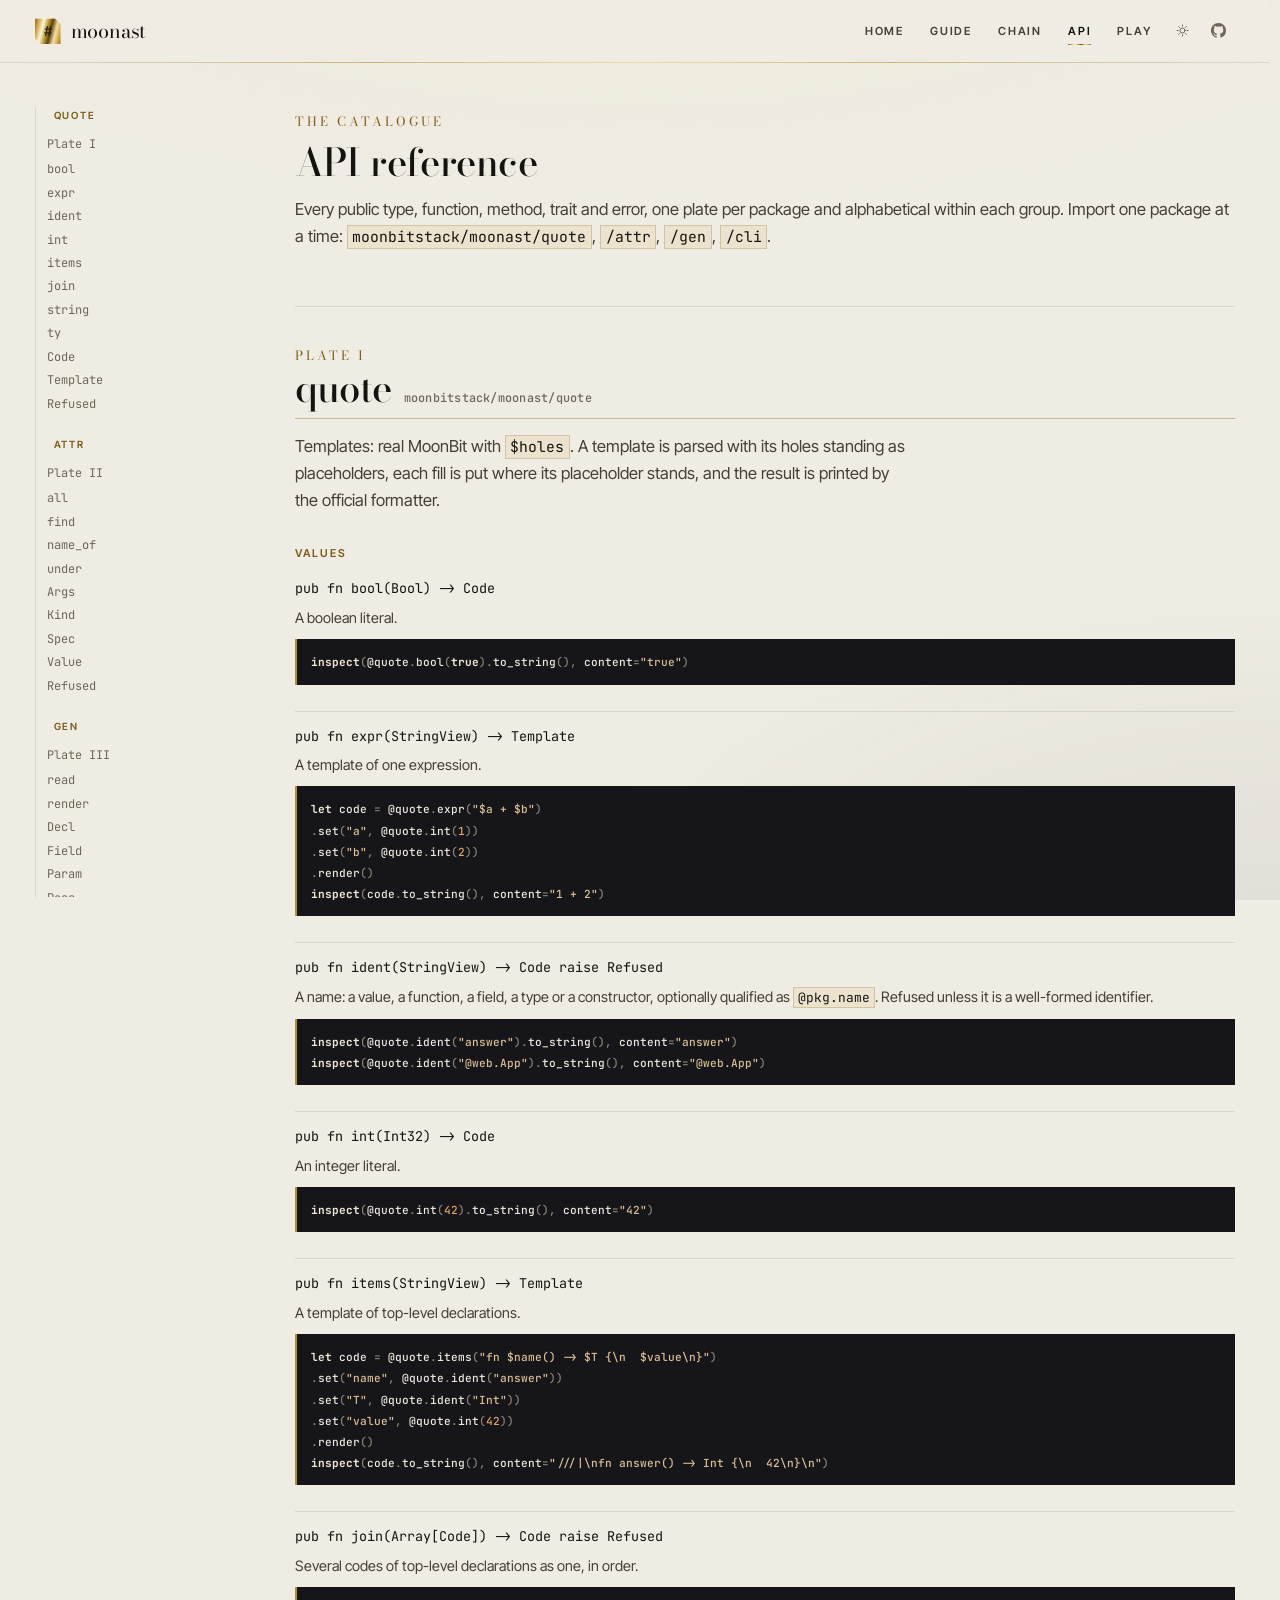
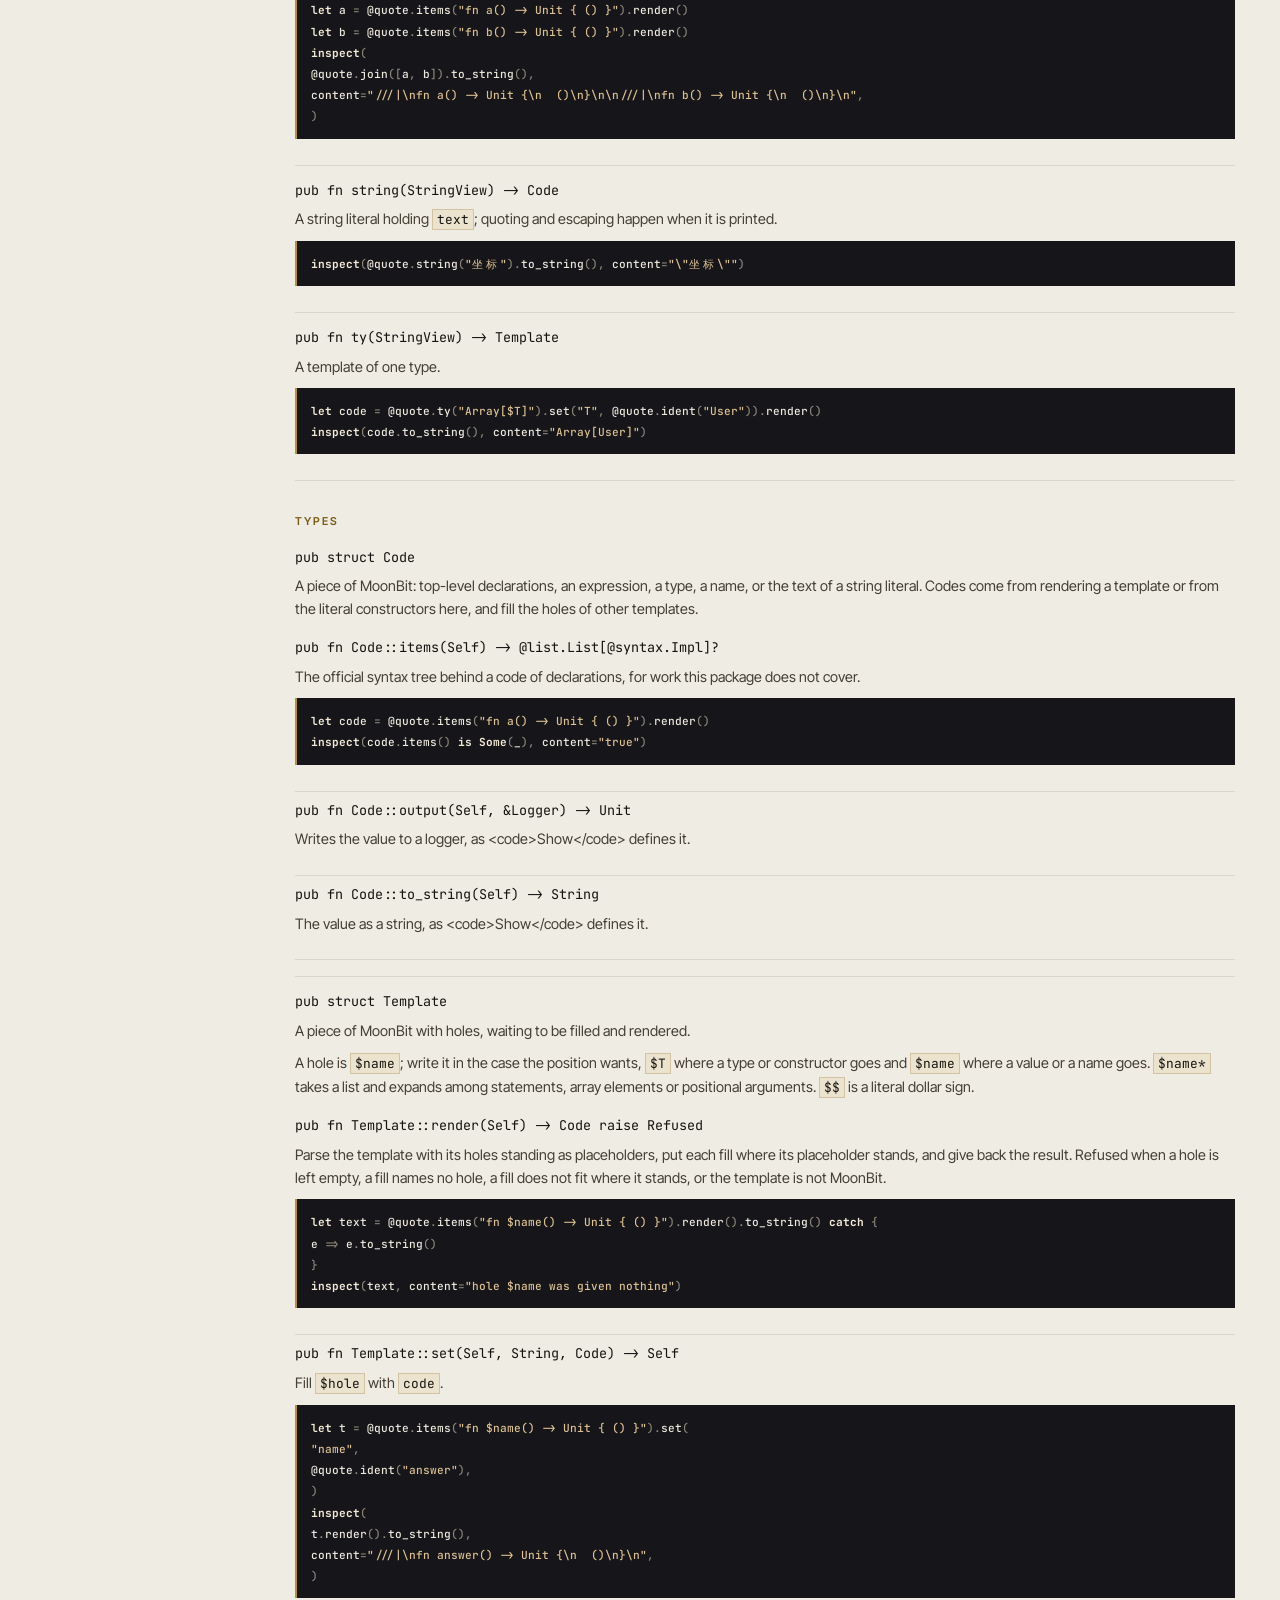
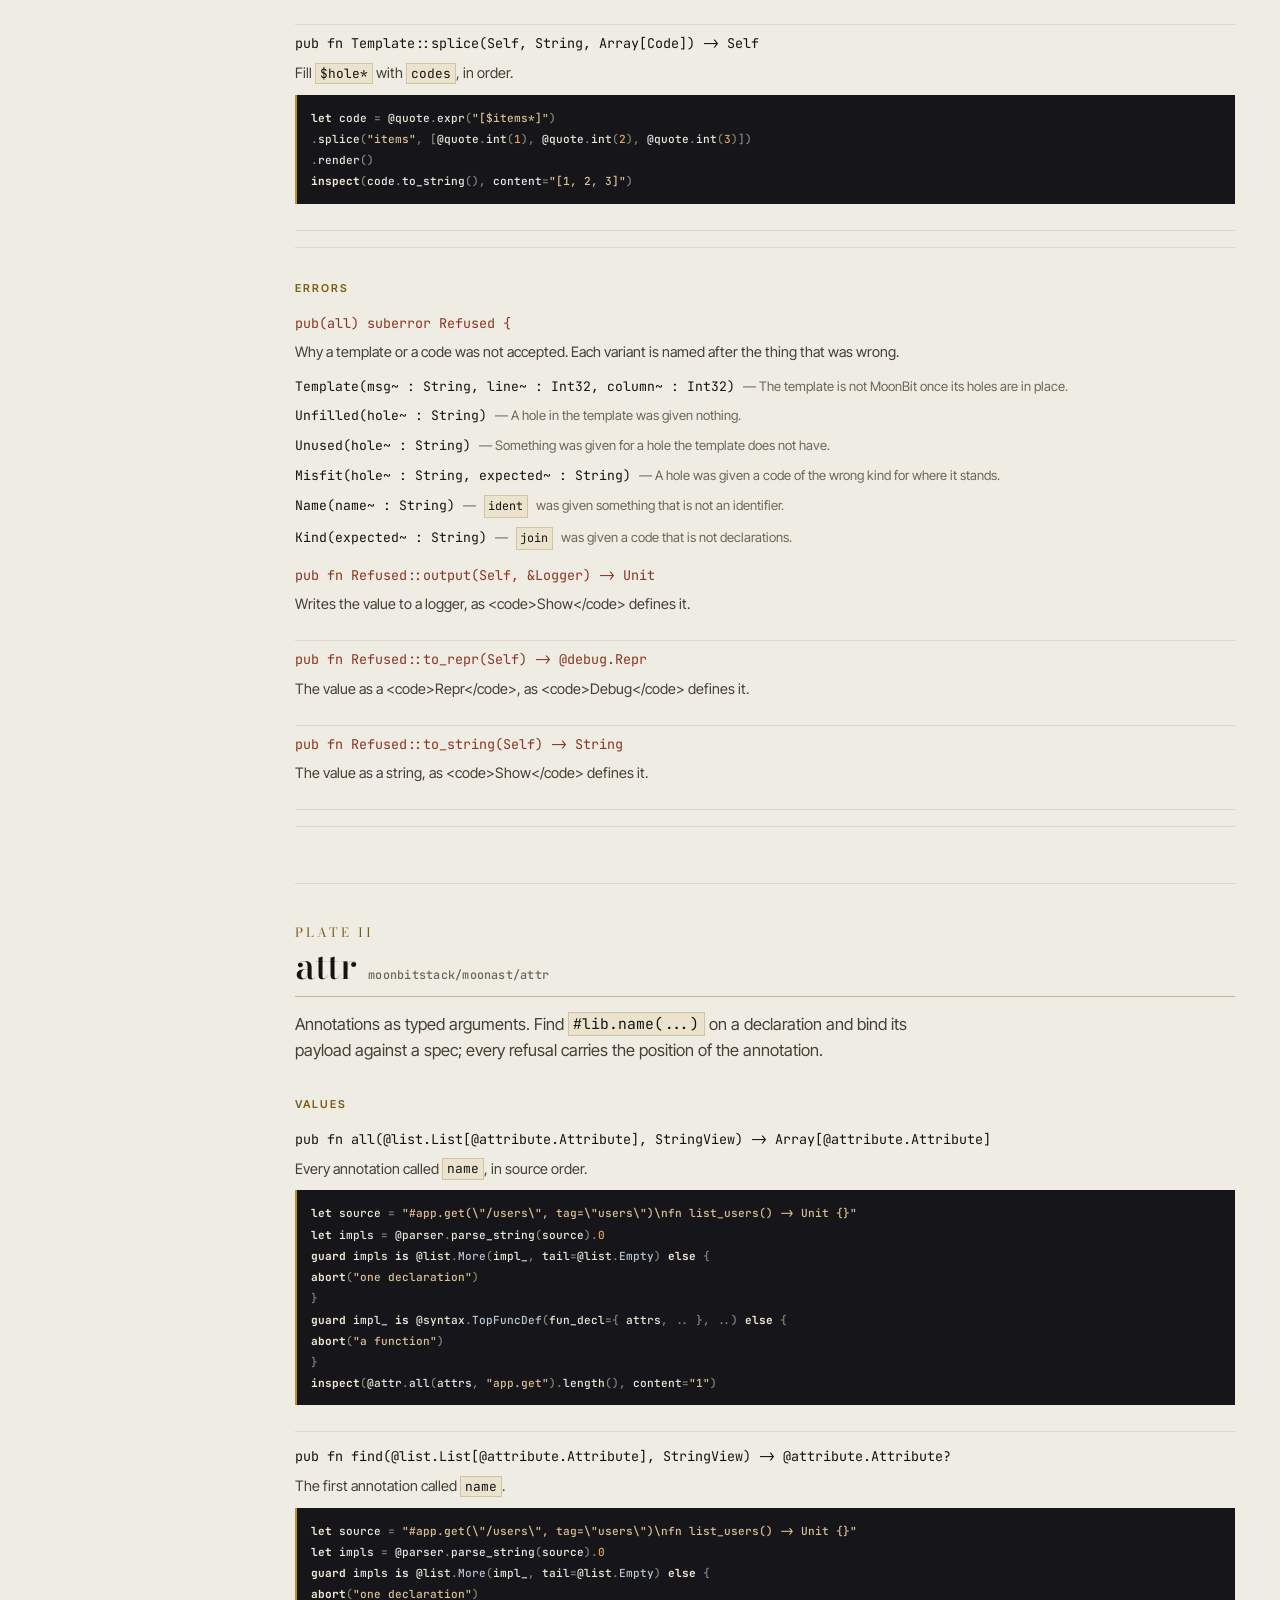
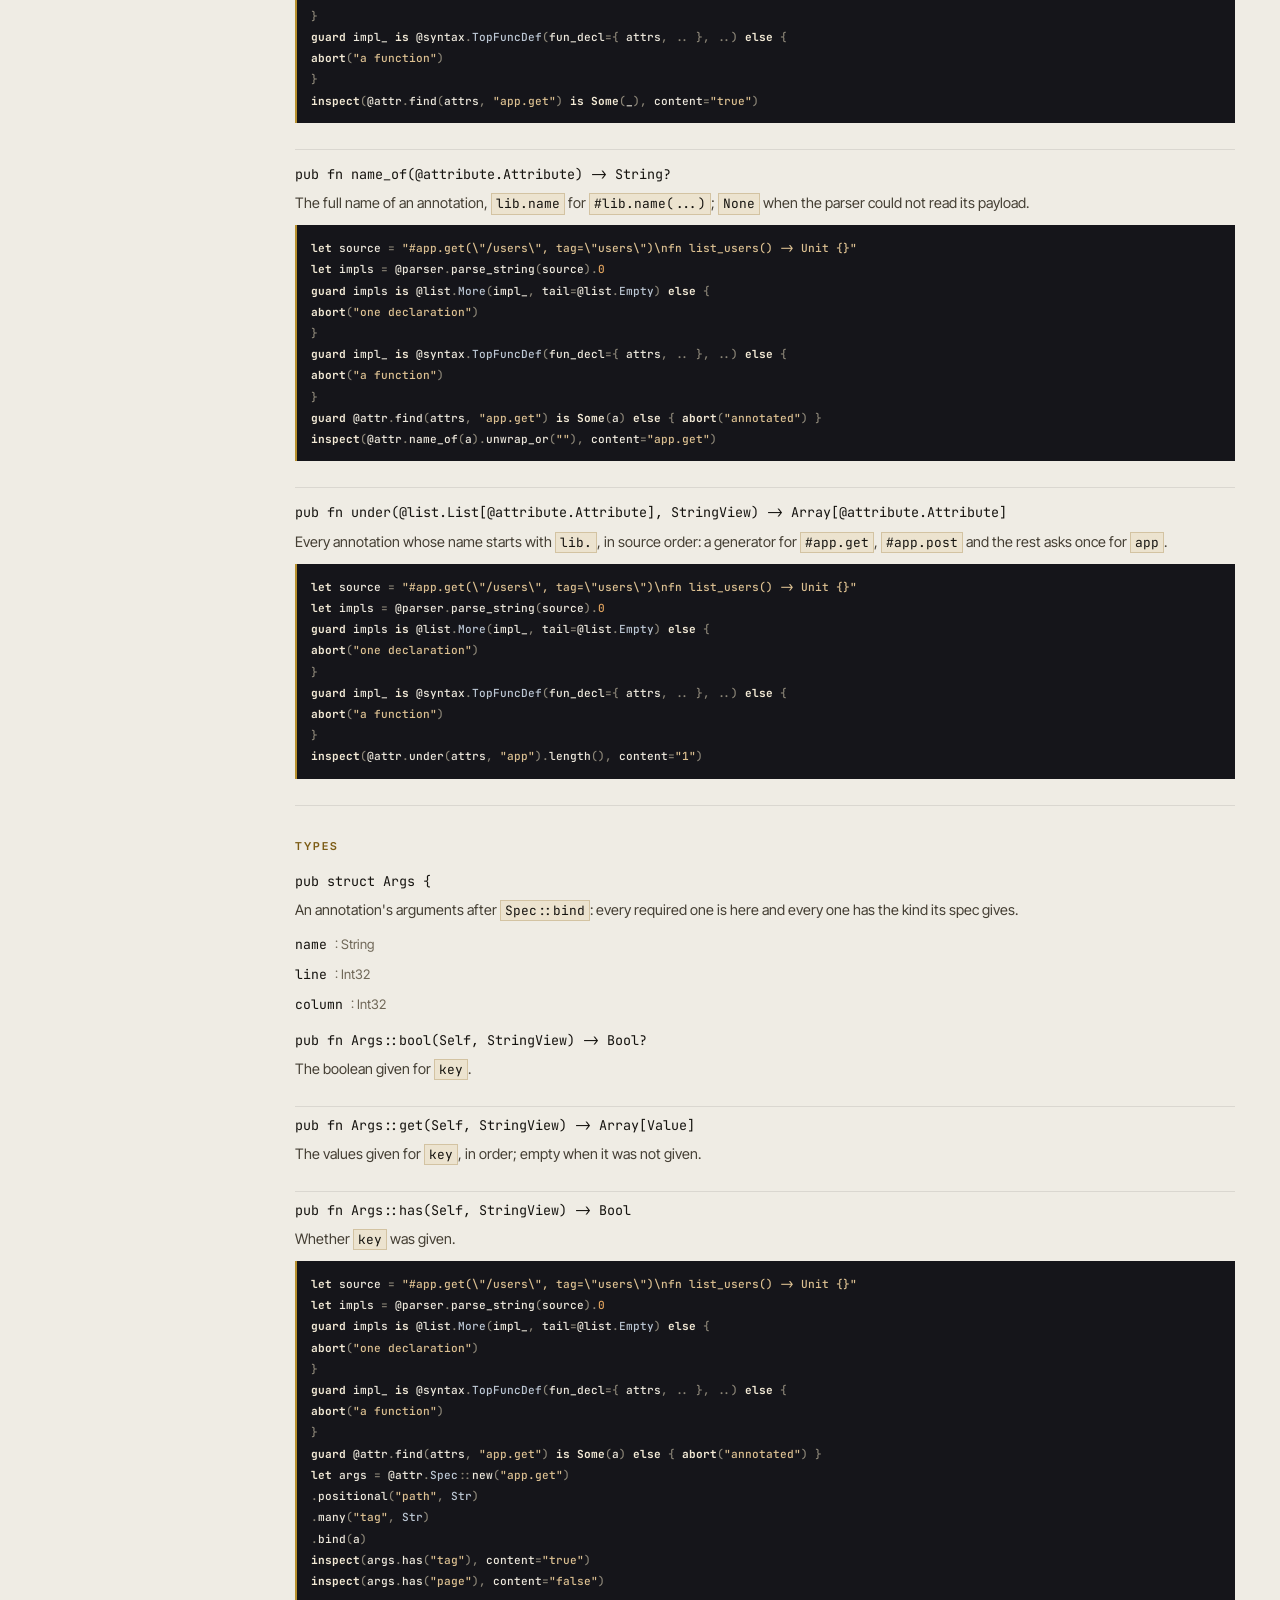
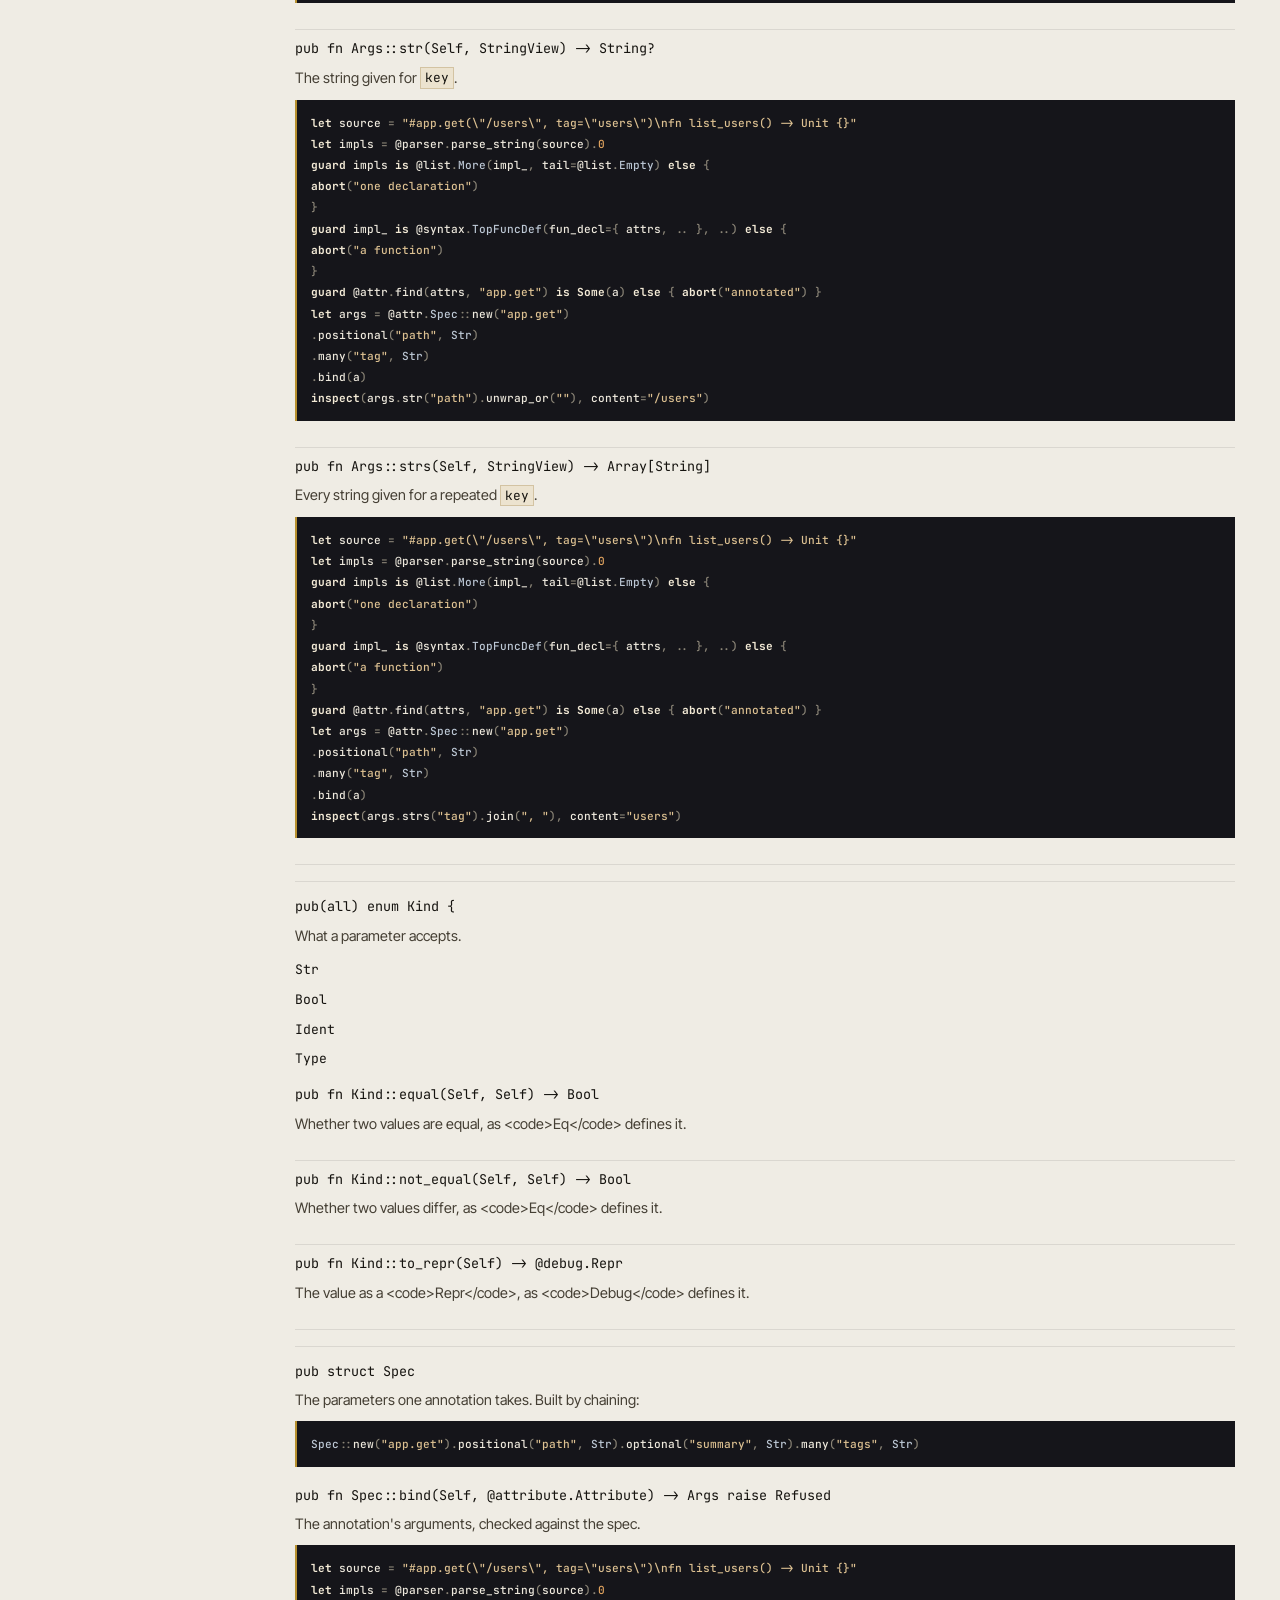
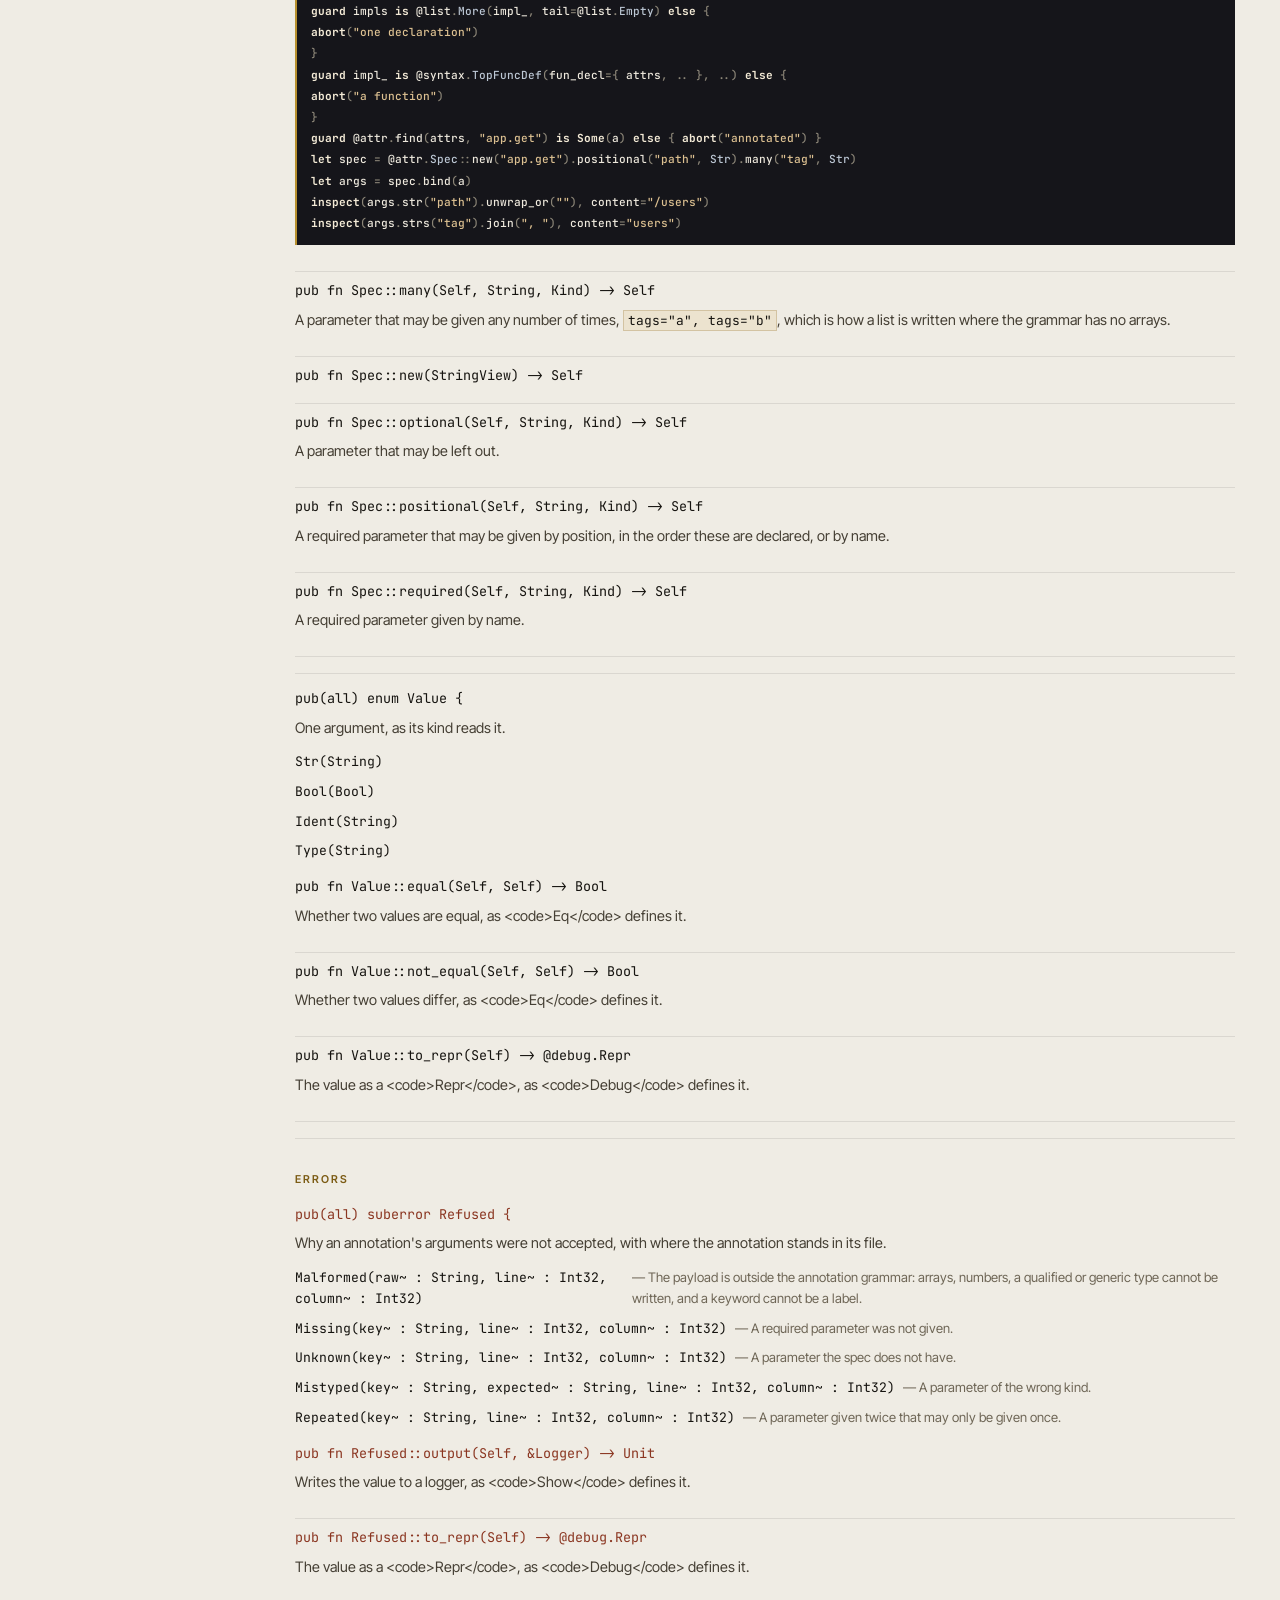
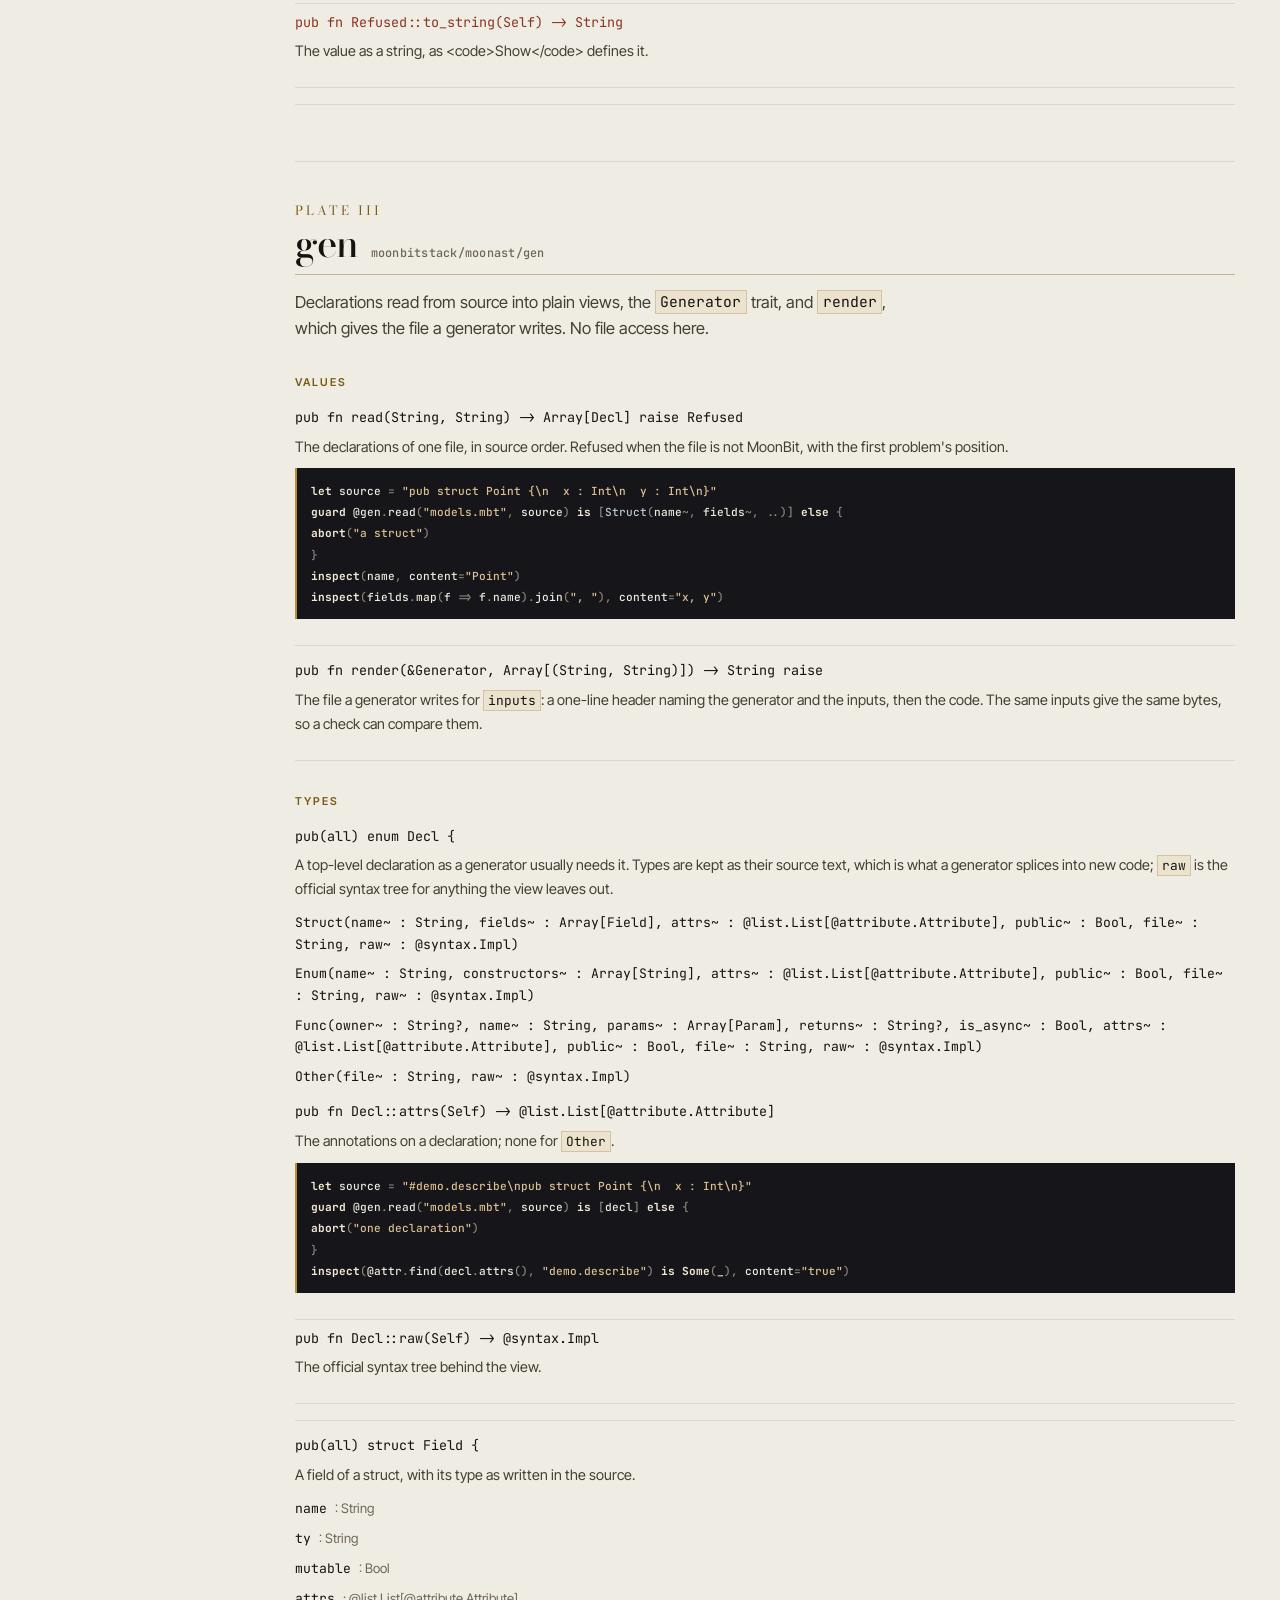
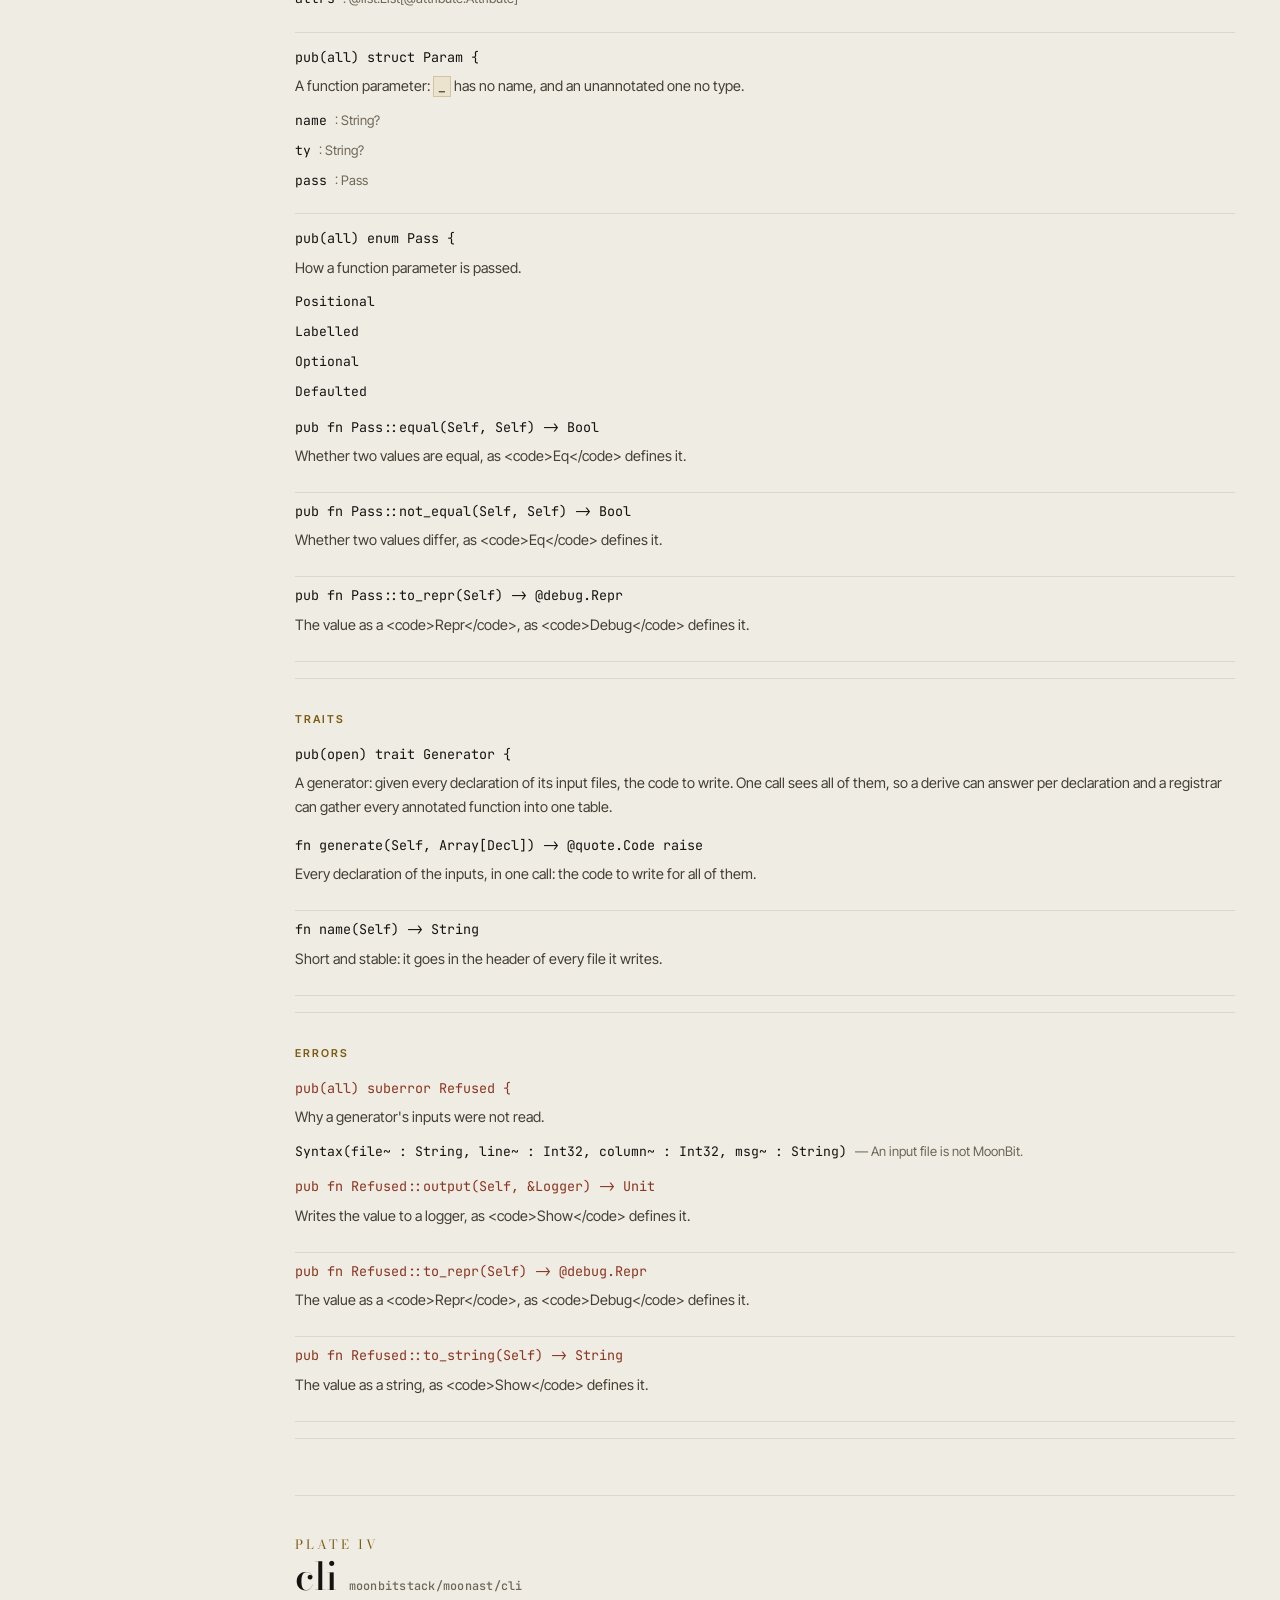
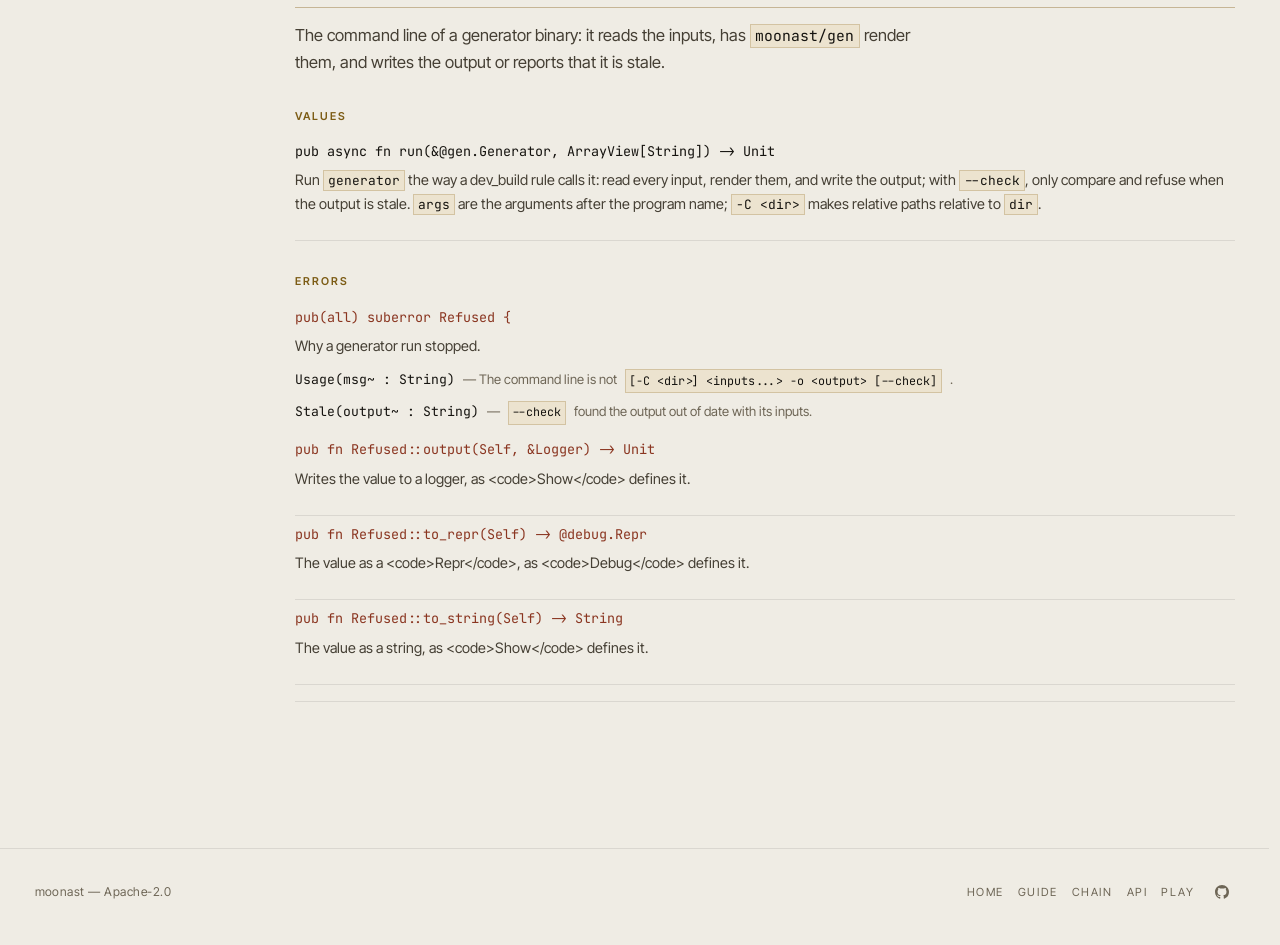
==== docs/api.html @ 06ef23b7 "docs(moonast): a site struck in steel and gold leaf. Signed-off-by: Leo Cheng (heke1228) <chengkelfa" ====
<!doctype html>
<html lang="en">
<head>
<meta charset="utf-8">
<meta name="viewport" content="width=device-width, initial-scale=1">
<title>API reference — moonast</title>
<meta name="description" content="Every public type, function, method, trait and error of moonast, grouped by package.">
<link rel="icon" href="data:image/svg+xml,%%3Csvg xmlns='http://www.w3.org/2000/svg' viewBox='0 0 32 32'%%3E%%3Cpath d='M0 0h24l8 8v24H8l-8-8z' fill='%%2315151a'/%%3E%%3Cpath d='M0 0h24l8 8' fill='none' stroke='%%23d8b154' stroke-width='1.4'/%%3E%%3Ctext x='16' y='23' font-family='monospace' font-size='18' font-weight='700' fill='%%23f3dfa0' text-anchor='middle'%%3E%%23%%3C/text%%3E%%3C/svg%%3E">
<link rel="preconnect" href="https://fonts.googleapis.com">
<link rel="preconnect" href="https://fonts.gstatic.com" crossorigin>
<link href="https://fonts.googleapis.com/css2?family=Bodoni+Moda:ital,opsz,wght@0,6..96,400..700;1,6..96,400&family=Inter+Tight:wght@400;500;600&family=JetBrains+Mono:wght@400;500;700&display=swap" rel="stylesheet">
<link rel="stylesheet" href="site.css">
</head>
<body>
<a class="skip" href="#main">Skip to content</a>

<header class="top">
  <div class="wrap">
    <a class="mark" href="index.html"><span class="glyph">#</span>moonast</a>
    <nav class="nav">
      <a class="home" href="index.html">Home</a>
      <a class="guide" href="guide.html">Guide</a>
      <a href="chain.html">Chain</a>
      <a href="api.html" aria-current="page">API</a>
      <a href="play.html">Play</a>
      <a class="icon" data-theme-toggle href="#" aria-label="Switch theme">
        <svg viewBox="0 0 24 24" fill="none" stroke="currentColor" stroke-width="1.6" stroke-linecap="round" aria-hidden="true"><circle cx="12" cy="12" r="4"/><path d="M12 3.2v1.9M12 18.9v1.9M3.2 12h1.9M18.9 12h1.9M5.8 5.8l1.4 1.4M16.8 16.8l1.4 1.4M18.2 5.8l-1.4 1.4M7.2 16.8l-1.4 1.4"/></svg>
      </a>
      <a class="icon" href="https://github.com/moonbitstack/moonast" title="moonast on GitHub" aria-label="moonast on GitHub">
        <svg viewBox="0 0 16 16" fill="currentColor" aria-hidden="true"><path d="M8 0C3.58 0 0 3.58 0 8c0 3.54 2.29 6.53 5.47 7.59.4.07.55-.17.55-.38 0-.19-.01-.82-.01-1.49-2.01.37-2.53-.49-2.69-.94-.09-.23-.48-.94-.82-1.13-.28-.15-.68-.52-.01-.53.63-.01 1.08.58 1.23.82.72 1.21 1.87.87 2.33.66.07-.52.28-.87.51-1.07-1.78-.2-3.64-.89-3.64-3.95 0-.87.31-1.59.82-2.15-.08-.2-.36-1.02.08-2.12 0 0 .67-.21 2.2.82a7.42 7.42 0 0 1 2-.27c.68 0 1.36.09 2 .27 1.53-1.04 2.2-.82 2.2-.82.44 1.1.16 1.92.08 2.12.51.56.82 1.27.82 2.15 0 3.07-1.87 3.75-3.65 3.95.29.25.54.73.54 1.48 0 1.07-.01 1.93-.01 2.2 0 .21.15.46.55.38A7.995 7.995 0 0 0 16 8c0-4.42-3.58-8-8-8Z"/></svg>
      </a>
    </nav>
  </div>
</header>

<div class="wrap">
  <div class="doc">
    <aside class="side">
<div class="group"><h4>quote</h4>
<a href="#pkg-quote" style="font-family:var(--font-mono);font-size:.74rem">Plate I</a>
<a class="sub" href="#quote.bool">bool</a>
<a class="sub" href="#quote.expr">expr</a>
<a class="sub" href="#quote.ident">ident</a>
<a class="sub" href="#quote.int">int</a>
<a class="sub" href="#quote.items">items</a>
<a class="sub" href="#quote.join">join</a>
<a class="sub" href="#quote.string">string</a>
<a class="sub" href="#quote.ty">ty</a>
<a class="sub" href="#quote.Code">Code</a>
<a class="sub" href="#quote.Template">Template</a>
<a class="sub" href="#quote.Refused">Refused</a>
</div>
<div class="group"><h4>attr</h4>
<a href="#pkg-attr" style="font-family:var(--font-mono);font-size:.74rem">Plate II</a>
<a class="sub" href="#attr.all">all</a>
<a class="sub" href="#attr.find">find</a>
<a class="sub" href="#attr.name_of">name_of</a>
<a class="sub" href="#attr.under">under</a>
<a class="sub" href="#attr.Args">Args</a>
<a class="sub" href="#attr.Kind">Kind</a>
<a class="sub" href="#attr.Spec">Spec</a>
<a class="sub" href="#attr.Value">Value</a>
<a class="sub" href="#attr.Refused">Refused</a>
</div>
<div class="group"><h4>gen</h4>
<a href="#pkg-gen" style="font-family:var(--font-mono);font-size:.74rem">Plate III</a>
<a class="sub" href="#gen.read">read</a>
<a class="sub" href="#gen.render">render</a>
<a class="sub" href="#gen.Decl">Decl</a>
<a class="sub" href="#gen.Field">Field</a>
<a class="sub" href="#gen.Param">Param</a>
<a class="sub" href="#gen.Pass">Pass</a>
<a class="sub" href="#gen.Generator">Generator</a>
<a class="sub" href="#gen.Refused">Refused</a>
</div>
<div class="group"><h4>cli</h4>
<a href="#pkg-cli" style="font-family:var(--font-mono);font-size:.74rem">Plate IV</a>
<a class="sub" href="#cli.run">run</a>
<a class="sub" href="#cli.Refused">Refused</a>
</div>
    </aside>

    <div class="prose" id="main">
      <section style="margin-bottom:44px">
        <span class="num-index">THE CATALOGUE</span>
        <h2 style="margin-top:8px">API reference</h2>
        <p>Every public type, function, method, trait and error, one plate per package and
          alphabetical within each group. Import one package at a time:
          <code>moonbitstack/moonast/quote</code>, <code>/attr</code>, <code>/gen</code>,
          <code>/cli</code>.</p>
      </section>
<section class="pkg" id="pkg-quote">
<span class="num-index">PLATE I</span>
<h2>quote<span class="path">moonbitstack/moonast/quote</span></h2>
<p class="about">Templates: real MoonBit with <code>$holes</code>. A template is parsed with its holes standing as placeholders, each fill is put where its placeholder stands, and the result is printed by the official formatter.</p>
<h3 class="group-head" id="quote-values">Values</h3>
<div class="entry kind-value" id="quote.bool">
<div class="sig">pub fn bool(Bool) -&gt; Code <a class="anchor" href="#quote.bool" aria-label="Link to bool">#</a></div>
<div class="desc"><p>A boolean literal.</p>
<pre data-lang="moonbit"><code>inspect(@quote.bool(true).to_string(), content=&quot;true&quot;)</code></pre></div>
</div>
<div class="entry kind-value" id="quote.expr">
<div class="sig">pub fn expr(StringView) -&gt; Template <a class="anchor" href="#quote.expr" aria-label="Link to expr">#</a></div>
<div class="desc"><p>A template of one expression.</p>
<pre data-lang="moonbit"><code>let code = @quote.expr(&quot;$a + $b&quot;)
.set(&quot;a&quot;, @quote.int(1))
.set(&quot;b&quot;, @quote.int(2))
.render()
inspect(code.to_string(), content=&quot;1 + 2&quot;)</code></pre></div>
</div>
<div class="entry kind-value" id="quote.ident">
<div class="sig">pub fn ident(StringView) -&gt; Code raise Refused <a class="anchor" href="#quote.ident" aria-label="Link to ident">#</a></div>
<div class="desc"><p>A name: a value, a function, a field, a type or a constructor, optionally qualified as <code>@pkg.name</code>. Refused unless it is a well-formed identifier.</p>
<pre data-lang="moonbit"><code>inspect(@quote.ident(&quot;answer&quot;).to_string(), content=&quot;answer&quot;)
inspect(@quote.ident(&quot;@web.App&quot;).to_string(), content=&quot;@web.App&quot;)</code></pre></div>
</div>
<div class="entry kind-value" id="quote.int">
<div class="sig">pub fn int(Int32) -&gt; Code <a class="anchor" href="#quote.int" aria-label="Link to int">#</a></div>
<div class="desc"><p>An integer literal.</p>
<pre data-lang="moonbit"><code>inspect(@quote.int(42).to_string(), content=&quot;42&quot;)</code></pre></div>
</div>
<div class="entry kind-value" id="quote.items">
<div class="sig">pub fn items(StringView) -&gt; Template <a class="anchor" href="#quote.items" aria-label="Link to items">#</a></div>
<div class="desc"><p>A template of top-level declarations.</p>
<pre data-lang="moonbit"><code>let code = @quote.items(&quot;fn $name() -&gt; $T {\n  $value\n}&quot;)
.set(&quot;name&quot;, @quote.ident(&quot;answer&quot;))
.set(&quot;T&quot;, @quote.ident(&quot;Int&quot;))
.set(&quot;value&quot;, @quote.int(42))
.render()
inspect(code.to_string(), content=&quot;///|\nfn answer() -&gt; Int {\n  42\n}\n&quot;)</code></pre></div>
</div>
<div class="entry kind-value" id="quote.join">
<div class="sig">pub fn join(Array[Code]) -&gt; Code raise Refused <a class="anchor" href="#quote.join" aria-label="Link to join">#</a></div>
<div class="desc"><p>Several codes of top-level declarations as one, in order.</p>
<pre data-lang="moonbit"><code>let a = @quote.items(&quot;fn a() -&gt; Unit { () }&quot;).render()
let b = @quote.items(&quot;fn b() -&gt; Unit { () }&quot;).render()
inspect(
@quote.join([a, b]).to_string(),
content=&quot;///|\nfn a() -&gt; Unit {\n  ()\n}\n\n///|\nfn b() -&gt; Unit {\n  ()\n}\n&quot;,
)</code></pre></div>
</div>
<div class="entry kind-value" id="quote.string">
<div class="sig">pub fn string(StringView) -&gt; Code <a class="anchor" href="#quote.string" aria-label="Link to string">#</a></div>
<div class="desc"><p>A string literal holding <code>text</code>; quoting and escaping happen when it is printed.</p>
<pre data-lang="moonbit"><code>inspect(@quote.string(&quot;坐标&quot;).to_string(), content=&quot;\&quot;坐标\&quot;&quot;)</code></pre></div>
</div>
<div class="entry kind-value" id="quote.ty">
<div class="sig">pub fn ty(StringView) -&gt; Template <a class="anchor" href="#quote.ty" aria-label="Link to ty">#</a></div>
<div class="desc"><p>A template of one type.</p>
<pre data-lang="moonbit"><code>let code = @quote.ty(&quot;Array[$T]&quot;).set(&quot;T&quot;, @quote.ident(&quot;User&quot;)).render()
inspect(code.to_string(), content=&quot;Array[User]&quot;)</code></pre></div>
</div>
<h3 class="group-head" id="quote-types">Types</h3>
<div class="entry kind-type" id="quote.Code">
<div class="sig">pub struct Code <a class="anchor" href="#quote.Code" aria-label="Link to Code">#</a></div>
<div class="desc"><p>A piece of MoonBit: top-level declarations, an expression, a type, a name, or the text of a string literal. Codes come from rendering a template or from the literal constructors here, and fill the holes of other templates.</p></div>
<div class="entry kind-value" id="quote.Code.items" style="border-top:0;padding-top:8px">
<div class="sig">pub fn Code::items(Self) -&gt; @list.List[@syntax.Impl]? <a class="anchor" href="#quote.Code.items" aria-label="Link to Code::items">#</a></div>
<div class="desc"><p>The official syntax tree behind a code of declarations, for work this package does not cover.</p>
<pre data-lang="moonbit"><code>let code = @quote.items(&quot;fn a() -&gt; Unit { () }&quot;).render()
inspect(code.items() is Some(_), content=&quot;true&quot;)</code></pre></div>
</div>
<div class="entry kind-value" id="quote.Code.output" style="border-top:0;padding-top:8px">
<div class="sig">pub fn Code::output(Self, &amp;Logger) -&gt; Unit <a class="anchor" href="#quote.Code.output" aria-label="Link to Code::output">#</a></div>
<div class="desc"><p>Writes the value to a logger, as &lt;code&gt;Show&lt;/code&gt; defines it.</p></div>
</div>
<div class="entry kind-value" id="quote.Code.to_string" style="border-top:0;padding-top:8px">
<div class="sig">pub fn Code::to_string(Self) -&gt; String <a class="anchor" href="#quote.Code.to_string" aria-label="Link to Code::to_string">#</a></div>
<div class="desc"><p>The value as a string, as &lt;code&gt;Show&lt;/code&gt; defines it.</p></div>
</div>
</div>
<div class="entry kind-type" id="quote.Template">
<div class="sig">pub struct Template <a class="anchor" href="#quote.Template" aria-label="Link to Template">#</a></div>
<div class="desc"><p>A piece of MoonBit with holes, waiting to be filled and rendered.</p>
<p>A hole is <code>$name</code>; write it in the case the position wants, <code>$T</code> where a type or constructor goes and <code>$name</code> where a value or a name goes. <code>$name*</code> takes a list and expands among statements, array elements or positional arguments. <code>$$</code> is a literal dollar sign.</p></div>
<div class="entry kind-value" id="quote.Template.render" style="border-top:0;padding-top:8px">
<div class="sig">pub fn Template::render(Self) -&gt; Code raise Refused <a class="anchor" href="#quote.Template.render" aria-label="Link to Template::render">#</a></div>
<div class="desc"><p>Parse the template with its holes standing as placeholders, put each fill where its placeholder stands, and give back the result. Refused when a hole is left empty, a fill names no hole, a fill does not fit where it stands, or the template is not MoonBit.</p>
<pre data-lang="moonbit"><code>let text = @quote.items(&quot;fn $name() -&gt; Unit { () }&quot;).render().to_string() catch {
e =&gt; e.to_string()
}
inspect(text, content=&quot;hole $name was given nothing&quot;)</code></pre></div>
</div>
<div class="entry kind-value" id="quote.Template.set" style="border-top:0;padding-top:8px">
<div class="sig">pub fn Template::set(Self, String, Code) -&gt; Self <a class="anchor" href="#quote.Template.set" aria-label="Link to Template::set">#</a></div>
<div class="desc"><p>Fill <code>$hole</code> with <code>code</code>.</p>
<pre data-lang="moonbit"><code>let t = @quote.items(&quot;fn $name() -&gt; Unit { () }&quot;).set(
&quot;name&quot;,
@quote.ident(&quot;answer&quot;),
)
inspect(
t.render().to_string(),
content=&quot;///|\nfn answer() -&gt; Unit {\n  ()\n}\n&quot;,
)</code></pre></div>
</div>
<div class="entry kind-value" id="quote.Template.splice" style="border-top:0;padding-top:8px">
<div class="sig">pub fn Template::splice(Self, String, Array[Code]) -&gt; Self <a class="anchor" href="#quote.Template.splice" aria-label="Link to Template::splice">#</a></div>
<div class="desc"><p>Fill <code>$hole*</code> with <code>codes</code>, in order.</p>
<pre data-lang="moonbit"><code>let code = @quote.expr(&quot;[$items*]&quot;)
.splice(&quot;items&quot;, [@quote.int(1), @quote.int(2), @quote.int(3)])
.render()
inspect(code.to_string(), content=&quot;[1, 2, 3]&quot;)</code></pre></div>
</div>
</div>

<h3 class="group-head" id="quote-errors">Errors</h3>
<div class="entry kind-error" id="quote.Refused">
<div class="sig">pub(all) suberror Refused { <a class="anchor" href="#quote.Refused" aria-label="Link to Refused">#</a></div>
<div class="desc"><p>Why a template or a code was not accepted. Each variant is named after the thing that was wrong.</p></div>
<ul class="params">
<li><span class="pname">Template(msg~ : String, line~ : Int32, column~ : Int32)</span> — The template is not MoonBit once its holes are in place.</li>
<li><span class="pname">Unfilled(hole~ : String)</span> — A hole in the template was given nothing.</li>
<li><span class="pname">Unused(hole~ : String)</span> — Something was given for a hole the template does not have.</li>
<li><span class="pname">Misfit(hole~ : String, expected~ : String)</span> — A hole was given a code of the wrong kind for where it stands.</li>
<li><span class="pname">Name(name~ : String)</span> — <code>ident</code> was given something that is not an identifier.</li>
<li><span class="pname">Kind(expected~ : String)</span> — <code>join</code> was given a code that is not declarations.</li>
</ul>
<div class="entry kind-value" id="quote.Refused.output" style="border-top:0;padding-top:8px">
<div class="sig">pub fn Refused::output(Self, &amp;Logger) -&gt; Unit <a class="anchor" href="#quote.Refused.output" aria-label="Link to Refused::output">#</a></div>
<div class="desc"><p>Writes the value to a logger, as &lt;code&gt;Show&lt;/code&gt; defines it.</p></div>
</div>
<div class="entry kind-value" id="quote.Refused.to_repr" style="border-top:0;padding-top:8px">
<div class="sig">pub fn Refused::to_repr(Self) -&gt; @debug.Repr <a class="anchor" href="#quote.Refused.to_repr" aria-label="Link to Refused::to_repr">#</a></div>
<div class="desc"><p>The value as a &lt;code&gt;Repr&lt;/code&gt;, as &lt;code&gt;Debug&lt;/code&gt; defines it.</p></div>
</div>
<div class="entry kind-value" id="quote.Refused.to_string" style="border-top:0;padding-top:8px">
<div class="sig">pub fn Refused::to_string(Self) -&gt; String <a class="anchor" href="#quote.Refused.to_string" aria-label="Link to Refused::to_string">#</a></div>
<div class="desc"><p>The value as a string, as &lt;code&gt;Show&lt;/code&gt; defines it.</p></div>
</div>
</div>
</section>
<section class="pkg" id="pkg-attr">
<span class="num-index">PLATE II</span>
<h2>attr<span class="path">moonbitstack/moonast/attr</span></h2>
<p class="about">Annotations as typed arguments. Find <code>#lib.name(...)</code> on a declaration and bind its payload against a spec; every refusal carries the position of the annotation.</p>
<h3 class="group-head" id="attr-values">Values</h3>
<div class="entry kind-value" id="attr.all">
<div class="sig">pub fn all(@list.List[@attribute.Attribute], StringView) -&gt; Array[@attribute.Attribute] <a class="anchor" href="#attr.all" aria-label="Link to all">#</a></div>
<div class="desc"><p>Every annotation called <code>name</code>, in source order.</p>
<pre data-lang="moonbit"><code>let source = &quot;#app.get(\&quot;/users\&quot;, tag=\&quot;users\&quot;)\nfn list_users() -&gt; Unit {}&quot;
let impls = @parser.parse_string(source).0
guard impls is @list.More(impl_, tail=@list.Empty) else {
abort(&quot;one declaration&quot;)
}
guard impl_ is @syntax.TopFuncDef(fun_decl={ attrs, .. }, ..) else {
abort(&quot;a function&quot;)
}
inspect(@attr.all(attrs, &quot;app.get&quot;).length(), content=&quot;1&quot;)</code></pre></div>
</div>
<div class="entry kind-value" id="attr.find">
<div class="sig">pub fn find(@list.List[@attribute.Attribute], StringView) -&gt; @attribute.Attribute? <a class="anchor" href="#attr.find" aria-label="Link to find">#</a></div>
<div class="desc"><p>The first annotation called <code>name</code>.</p>
<pre data-lang="moonbit"><code>let source = &quot;#app.get(\&quot;/users\&quot;, tag=\&quot;users\&quot;)\nfn list_users() -&gt; Unit {}&quot;
let impls = @parser.parse_string(source).0
guard impls is @list.More(impl_, tail=@list.Empty) else {
abort(&quot;one declaration&quot;)
}
guard impl_ is @syntax.TopFuncDef(fun_decl={ attrs, .. }, ..) else {
abort(&quot;a function&quot;)
}
inspect(@attr.find(attrs, &quot;app.get&quot;) is Some(_), content=&quot;true&quot;)</code></pre></div>
</div>
<div class="entry kind-value" id="attr.name_of">
<div class="sig">pub fn name_of(@attribute.Attribute) -&gt; String? <a class="anchor" href="#attr.name_of" aria-label="Link to name_of">#</a></div>
<div class="desc"><p>The full name of an annotation, <code>lib.name</code> for <code>#lib.name(...)</code>; <code>None</code> when the parser could not read its payload.</p>
<pre data-lang="moonbit"><code>let source = &quot;#app.get(\&quot;/users\&quot;, tag=\&quot;users\&quot;)\nfn list_users() -&gt; Unit {}&quot;
let impls = @parser.parse_string(source).0
guard impls is @list.More(impl_, tail=@list.Empty) else {
abort(&quot;one declaration&quot;)
}
guard impl_ is @syntax.TopFuncDef(fun_decl={ attrs, .. }, ..) else {
abort(&quot;a function&quot;)
}
guard @attr.find(attrs, &quot;app.get&quot;) is Some(a) else { abort(&quot;annotated&quot;) }
inspect(@attr.name_of(a).unwrap_or(&quot;&quot;), content=&quot;app.get&quot;)</code></pre></div>
</div>
<div class="entry kind-value" id="attr.under">
<div class="sig">pub fn under(@list.List[@attribute.Attribute], StringView) -&gt; Array[@attribute.Attribute] <a class="anchor" href="#attr.under" aria-label="Link to under">#</a></div>
<div class="desc"><p>Every annotation whose name starts with <code>lib.</code>, in source order: a generator for <code>#app.get</code>, <code>#app.post</code> and the rest asks once for <code>app</code>.</p>
<pre data-lang="moonbit"><code>let source = &quot;#app.get(\&quot;/users\&quot;, tag=\&quot;users\&quot;)\nfn list_users() -&gt; Unit {}&quot;
let impls = @parser.parse_string(source).0
guard impls is @list.More(impl_, tail=@list.Empty) else {
abort(&quot;one declaration&quot;)
}
guard impl_ is @syntax.TopFuncDef(fun_decl={ attrs, .. }, ..) else {
abort(&quot;a function&quot;)
}
inspect(@attr.under(attrs, &quot;app&quot;).length(), content=&quot;1&quot;)</code></pre></div>
</div>
<h3 class="group-head" id="attr-types">Types</h3>
<div class="entry kind-type" id="attr.Args">
<div class="sig">pub struct Args { <a class="anchor" href="#attr.Args" aria-label="Link to Args">#</a></div>
<div class="desc"><p>An annotation&#x27;s arguments after <code>Spec::bind</code>: every required one is here and every one has the kind its spec gives.</p></div>
<ul class="params">
<li><span class="pname">name</span> : String</li>
<li><span class="pname">line</span> : Int32</li>
<li><span class="pname">column</span> : Int32</li>
</ul>
<div class="entry kind-value" id="attr.Args.bool" style="border-top:0;padding-top:8px">
<div class="sig">pub fn Args::bool(Self, StringView) -&gt; Bool? <a class="anchor" href="#attr.Args.bool" aria-label="Link to Args::bool">#</a></div>
<div class="desc"><p>The boolean given for <code>key</code>.</p></div>
</div>
<div class="entry kind-value" id="attr.Args.get" style="border-top:0;padding-top:8px">
<div class="sig">pub fn Args::get(Self, StringView) -&gt; Array[Value] <a class="anchor" href="#attr.Args.get" aria-label="Link to Args::get">#</a></div>
<div class="desc"><p>The values given for <code>key</code>, in order; empty when it was not given.</p></div>
</div>
<div class="entry kind-value" id="attr.Args.has" style="border-top:0;padding-top:8px">
<div class="sig">pub fn Args::has(Self, StringView) -&gt; Bool <a class="anchor" href="#attr.Args.has" aria-label="Link to Args::has">#</a></div>
<div class="desc"><p>Whether <code>key</code> was given.</p>
<pre data-lang="moonbit"><code>let source = &quot;#app.get(\&quot;/users\&quot;, tag=\&quot;users\&quot;)\nfn list_users() -&gt; Unit {}&quot;
let impls = @parser.parse_string(source).0
guard impls is @list.More(impl_, tail=@list.Empty) else {
abort(&quot;one declaration&quot;)
}
guard impl_ is @syntax.TopFuncDef(fun_decl={ attrs, .. }, ..) else {
abort(&quot;a function&quot;)
}
guard @attr.find(attrs, &quot;app.get&quot;) is Some(a) else { abort(&quot;annotated&quot;) }
let args = @attr.Spec::new(&quot;app.get&quot;)
.positional(&quot;path&quot;, Str)
.many(&quot;tag&quot;, Str)
.bind(a)
inspect(args.has(&quot;tag&quot;), content=&quot;true&quot;)
inspect(args.has(&quot;page&quot;), content=&quot;false&quot;)</code></pre></div>
</div>
<div class="entry kind-value" id="attr.Args.str" style="border-top:0;padding-top:8px">
<div class="sig">pub fn Args::str(Self, StringView) -&gt; String? <a class="anchor" href="#attr.Args.str" aria-label="Link to Args::str">#</a></div>
<div class="desc"><p>The string given for <code>key</code>.</p>
<pre data-lang="moonbit"><code>let source = &quot;#app.get(\&quot;/users\&quot;, tag=\&quot;users\&quot;)\nfn list_users() -&gt; Unit {}&quot;
let impls = @parser.parse_string(source).0
guard impls is @list.More(impl_, tail=@list.Empty) else {
abort(&quot;one declaration&quot;)
}
guard impl_ is @syntax.TopFuncDef(fun_decl={ attrs, .. }, ..) else {
abort(&quot;a function&quot;)
}
guard @attr.find(attrs, &quot;app.get&quot;) is Some(a) else { abort(&quot;annotated&quot;) }
let args = @attr.Spec::new(&quot;app.get&quot;)
.positional(&quot;path&quot;, Str)
.many(&quot;tag&quot;, Str)
.bind(a)
inspect(args.str(&quot;path&quot;).unwrap_or(&quot;&quot;), content=&quot;/users&quot;)</code></pre></div>
</div>
<div class="entry kind-value" id="attr.Args.strs" style="border-top:0;padding-top:8px">
<div class="sig">pub fn Args::strs(Self, StringView) -&gt; Array[String] <a class="anchor" href="#attr.Args.strs" aria-label="Link to Args::strs">#</a></div>
<div class="desc"><p>Every string given for a repeated <code>key</code>.</p>
<pre data-lang="moonbit"><code>let source = &quot;#app.get(\&quot;/users\&quot;, tag=\&quot;users\&quot;)\nfn list_users() -&gt; Unit {}&quot;
let impls = @parser.parse_string(source).0
guard impls is @list.More(impl_, tail=@list.Empty) else {
abort(&quot;one declaration&quot;)
}
guard impl_ is @syntax.TopFuncDef(fun_decl={ attrs, .. }, ..) else {
abort(&quot;a function&quot;)
}
guard @attr.find(attrs, &quot;app.get&quot;) is Some(a) else { abort(&quot;annotated&quot;) }
let args = @attr.Spec::new(&quot;app.get&quot;)
.positional(&quot;path&quot;, Str)
.many(&quot;tag&quot;, Str)
.bind(a)
inspect(args.strs(&quot;tag&quot;).join(&quot;, &quot;), content=&quot;users&quot;)</code></pre></div>
</div>
</div>
<div class="entry kind-type" id="attr.Kind">
<div class="sig">pub(all) enum Kind { <a class="anchor" href="#attr.Kind" aria-label="Link to Kind">#</a></div>
<div class="desc"><p>What a parameter accepts.</p></div>
<ul class="params">
<li><span class="pname">Str</span></li>
<li><span class="pname">Bool</span></li>
<li><span class="pname">Ident</span></li>
<li><span class="pname">Type</span></li>
</ul>
<div class="entry kind-value" id="attr.Kind.equal" style="border-top:0;padding-top:8px">
<div class="sig">pub fn Kind::equal(Self, Self) -&gt; Bool <a class="anchor" href="#attr.Kind.equal" aria-label="Link to Kind::equal">#</a></div>
<div class="desc"><p>Whether two values are equal, as &lt;code&gt;Eq&lt;/code&gt; defines it.</p></div>
</div>
<div class="entry kind-value" id="attr.Kind.not_equal" style="border-top:0;padding-top:8px">
<div class="sig">pub fn Kind::not_equal(Self, Self) -&gt; Bool <a class="anchor" href="#attr.Kind.not_equal" aria-label="Link to Kind::not_equal">#</a></div>
<div class="desc"><p>Whether two values differ, as &lt;code&gt;Eq&lt;/code&gt; defines it.</p></div>
</div>
<div class="entry kind-value" id="attr.Kind.to_repr" style="border-top:0;padding-top:8px">
<div class="sig">pub fn Kind::to_repr(Self) -&gt; @debug.Repr <a class="anchor" href="#attr.Kind.to_repr" aria-label="Link to Kind::to_repr">#</a></div>
<div class="desc"><p>The value as a &lt;code&gt;Repr&lt;/code&gt;, as &lt;code&gt;Debug&lt;/code&gt; defines it.</p></div>
</div>
</div>
<div class="entry kind-type" id="attr.Spec">
<div class="sig">pub struct Spec <a class="anchor" href="#attr.Spec" aria-label="Link to Spec">#</a></div>
<div class="desc"><p>The parameters one annotation takes. Built by chaining:</p>
<pre data-lang="moonbit"><code>Spec::new(&quot;app.get&quot;).positional(&quot;path&quot;, Str).optional(&quot;summary&quot;, Str).many(&quot;tags&quot;, Str)</code></pre></div>
<div class="entry kind-value" id="attr.Spec.bind" style="border-top:0;padding-top:8px">
<div class="sig">pub fn Spec::bind(Self, @attribute.Attribute) -&gt; Args raise Refused <a class="anchor" href="#attr.Spec.bind" aria-label="Link to Spec::bind">#</a></div>
<div class="desc"><p>The annotation&#x27;s arguments, checked against the spec.</p>
<pre data-lang="moonbit"><code>let source = &quot;#app.get(\&quot;/users\&quot;, tag=\&quot;users\&quot;)\nfn list_users() -&gt; Unit {}&quot;
let impls = @parser.parse_string(source).0
guard impls is @list.More(impl_, tail=@list.Empty) else {
abort(&quot;one declaration&quot;)
}
guard impl_ is @syntax.TopFuncDef(fun_decl={ attrs, .. }, ..) else {
abort(&quot;a function&quot;)
}
guard @attr.find(attrs, &quot;app.get&quot;) is Some(a) else { abort(&quot;annotated&quot;) }
let spec = @attr.Spec::new(&quot;app.get&quot;).positional(&quot;path&quot;, Str).many(&quot;tag&quot;, Str)
let args = spec.bind(a)
inspect(args.str(&quot;path&quot;).unwrap_or(&quot;&quot;), content=&quot;/users&quot;)
inspect(args.strs(&quot;tag&quot;).join(&quot;, &quot;), content=&quot;users&quot;)</code></pre></div>
</div>
<div class="entry kind-value" id="attr.Spec.many" style="border-top:0;padding-top:8px">
<div class="sig">pub fn Spec::many(Self, String, Kind) -&gt; Self <a class="anchor" href="#attr.Spec.many" aria-label="Link to Spec::many">#</a></div>
<div class="desc"><p>A parameter that may be given any number of times, <code>tags=&quot;a&quot;, tags=&quot;b&quot;</code>, which is how a list is written where the grammar has no arrays.</p></div>
</div>
<div class="entry kind-value" id="attr.Spec.new" style="border-top:0;padding-top:8px">
<div class="sig">pub fn Spec::new(StringView) -&gt; Self <a class="anchor" href="#attr.Spec.new" aria-label="Link to Spec::new">#</a></div>
</div>
<div class="entry kind-value" id="attr.Spec.optional" style="border-top:0;padding-top:8px">
<div class="sig">pub fn Spec::optional(Self, String, Kind) -&gt; Self <a class="anchor" href="#attr.Spec.optional" aria-label="Link to Spec::optional">#</a></div>
<div class="desc"><p>A parameter that may be left out.</p></div>
</div>
<div class="entry kind-value" id="attr.Spec.positional" style="border-top:0;padding-top:8px">
<div class="sig">pub fn Spec::positional(Self, String, Kind) -&gt; Self <a class="anchor" href="#attr.Spec.positional" aria-label="Link to Spec::positional">#</a></div>
<div class="desc"><p>A required parameter that may be given by position, in the order these are declared, or by name.</p></div>
</div>
<div class="entry kind-value" id="attr.Spec.required" style="border-top:0;padding-top:8px">
<div class="sig">pub fn Spec::required(Self, String, Kind) -&gt; Self <a class="anchor" href="#attr.Spec.required" aria-label="Link to Spec::required">#</a></div>
<div class="desc"><p>A required parameter given by name.</p></div>
</div>
</div>
<div class="entry kind-type" id="attr.Value">
<div class="sig">pub(all) enum Value { <a class="anchor" href="#attr.Value" aria-label="Link to Value">#</a></div>
<div class="desc"><p>One argument, as its kind reads it.</p></div>
<ul class="params">
<li><span class="pname">Str(String)</span></li>
<li><span class="pname">Bool(Bool)</span></li>
<li><span class="pname">Ident(String)</span></li>
<li><span class="pname">Type(String)</span></li>
</ul>
<div class="entry kind-value" id="attr.Value.equal" style="border-top:0;padding-top:8px">
<div class="sig">pub fn Value::equal(Self, Self) -&gt; Bool <a class="anchor" href="#attr.Value.equal" aria-label="Link to Value::equal">#</a></div>
<div class="desc"><p>Whether two values are equal, as &lt;code&gt;Eq&lt;/code&gt; defines it.</p></div>
</div>
<div class="entry kind-value" id="attr.Value.not_equal" style="border-top:0;padding-top:8px">
<div class="sig">pub fn Value::not_equal(Self, Self) -&gt; Bool <a class="anchor" href="#attr.Value.not_equal" aria-label="Link to Value::not_equal">#</a></div>
<div class="desc"><p>Whether two values differ, as &lt;code&gt;Eq&lt;/code&gt; defines it.</p></div>
</div>
<div class="entry kind-value" id="attr.Value.to_repr" style="border-top:0;padding-top:8px">
<div class="sig">pub fn Value::to_repr(Self) -&gt; @debug.Repr <a class="anchor" href="#attr.Value.to_repr" aria-label="Link to Value::to_repr">#</a></div>
<div class="desc"><p>The value as a &lt;code&gt;Repr&lt;/code&gt;, as &lt;code&gt;Debug&lt;/code&gt; defines it.</p></div>
</div>
</div>

<h3 class="group-head" id="attr-errors">Errors</h3>
<div class="entry kind-error" id="attr.Refused">
<div class="sig">pub(all) suberror Refused { <a class="anchor" href="#attr.Refused" aria-label="Link to Refused">#</a></div>
<div class="desc"><p>Why an annotation&#x27;s arguments were not accepted, with where the annotation stands in its file.</p></div>
<ul class="params">
<li><span class="pname">Malformed(raw~ : String, line~ : Int32, column~ : Int32)</span> — The payload is outside the annotation grammar: arrays, numbers, a qualified or generic type cannot be written, and a keyword cannot be a label.</li>
<li><span class="pname">Missing(key~ : String, line~ : Int32, column~ : Int32)</span> — A required parameter was not given.</li>
<li><span class="pname">Unknown(key~ : String, line~ : Int32, column~ : Int32)</span> — A parameter the spec does not have.</li>
<li><span class="pname">Mistyped(key~ : String, expected~ : String, line~ : Int32, column~ : Int32)</span> — A parameter of the wrong kind.</li>
<li><span class="pname">Repeated(key~ : String, line~ : Int32, column~ : Int32)</span> — A parameter given twice that may only be given once.</li>
</ul>
<div class="entry kind-value" id="attr.Refused.output" style="border-top:0;padding-top:8px">
<div class="sig">pub fn Refused::output(Self, &amp;Logger) -&gt; Unit <a class="anchor" href="#attr.Refused.output" aria-label="Link to Refused::output">#</a></div>
<div class="desc"><p>Writes the value to a logger, as &lt;code&gt;Show&lt;/code&gt; defines it.</p></div>
</div>
<div class="entry kind-value" id="attr.Refused.to_repr" style="border-top:0;padding-top:8px">
<div class="sig">pub fn Refused::to_repr(Self) -&gt; @debug.Repr <a class="anchor" href="#attr.Refused.to_repr" aria-label="Link to Refused::to_repr">#</a></div>
<div class="desc"><p>The value as a &lt;code&gt;Repr&lt;/code&gt;, as &lt;code&gt;Debug&lt;/code&gt; defines it.</p></div>
</div>
<div class="entry kind-value" id="attr.Refused.to_string" style="border-top:0;padding-top:8px">
<div class="sig">pub fn Refused::to_string(Self) -&gt; String <a class="anchor" href="#attr.Refused.to_string" aria-label="Link to Refused::to_string">#</a></div>
<div class="desc"><p>The value as a string, as &lt;code&gt;Show&lt;/code&gt; defines it.</p></div>
</div>
</div>
</section>
<section class="pkg" id="pkg-gen">
<span class="num-index">PLATE III</span>
<h2>gen<span class="path">moonbitstack/moonast/gen</span></h2>
<p class="about">Declarations read from source into plain views, the <code>Generator</code> trait, and <code>render</code>, which gives the file a generator writes. No file access here.</p>
<h3 class="group-head" id="gen-values">Values</h3>
<div class="entry kind-value" id="gen.read">
<div class="sig">pub fn read(String, String) -&gt; Array[Decl] raise Refused <a class="anchor" href="#gen.read" aria-label="Link to read">#</a></div>
<div class="desc"><p>The declarations of one file, in source order. Refused when the file is not MoonBit, with the first problem&#x27;s position.</p>
<pre data-lang="moonbit"><code>let source = &quot;pub struct Point {\n  x : Int\n  y : Int\n}&quot;
guard @gen.read(&quot;models.mbt&quot;, source) is [Struct(name~, fields~, ..)] else {
abort(&quot;a struct&quot;)
}
inspect(name, content=&quot;Point&quot;)
inspect(fields.map(f =&gt; f.name).join(&quot;, &quot;), content=&quot;x, y&quot;)</code></pre></div>
</div>
<div class="entry kind-value" id="gen.render">
<div class="sig">pub fn render(&amp;Generator, Array[(String, String)]) -&gt; String raise <a class="anchor" href="#gen.render" aria-label="Link to render">#</a></div>
<div class="desc"><p>The file a generator writes for <code>inputs</code>: a one-line header naming the generator and the inputs, then the code. The same inputs give the same bytes, so a check can compare them.</p></div>
</div>
<h3 class="group-head" id="gen-types">Types</h3>
<div class="entry kind-type" id="gen.Decl">
<div class="sig">pub(all) enum Decl { <a class="anchor" href="#gen.Decl" aria-label="Link to Decl">#</a></div>
<div class="desc"><p>A top-level declaration as a generator usually needs it. Types are kept as their source text, which is what a generator splices into new code; <code>raw</code> is the official syntax tree for anything the view leaves out.</p></div>
<ul class="params">
<li><span class="pname">Struct(name~ : String, fields~ : Array[Field], attrs~ : @list.List[@attribute.Attribute], public~ : Bool, file~ : String, raw~ : @syntax.Impl)</span></li>
<li><span class="pname">Enum(name~ : String, constructors~ : Array[String], attrs~ : @list.List[@attribute.Attribute], public~ : Bool, file~ : String, raw~ : @syntax.Impl)</span></li>
<li><span class="pname">Func(owner~ : String?, name~ : String, params~ : Array[Param], returns~ : String?, is_async~ : Bool, attrs~ : @list.List[@attribute.Attribute], public~ : Bool, file~ : String, raw~ : @syntax.Impl)</span></li>
<li><span class="pname">Other(file~ : String, raw~ : @syntax.Impl)</span></li>
</ul>
<div class="entry kind-value" id="gen.Decl.attrs" style="border-top:0;padding-top:8px">
<div class="sig">pub fn Decl::attrs(Self) -&gt; @list.List[@attribute.Attribute] <a class="anchor" href="#gen.Decl.attrs" aria-label="Link to Decl::attrs">#</a></div>
<div class="desc"><p>The annotations on a declaration; none for <code>Other</code>.</p>
<pre data-lang="moonbit"><code>let source = &quot;#demo.describe\npub struct Point {\n  x : Int\n}&quot;
guard @gen.read(&quot;models.mbt&quot;, source) is [decl] else {
abort(&quot;one declaration&quot;)
}
inspect(@attr.find(decl.attrs(), &quot;demo.describe&quot;) is Some(_), content=&quot;true&quot;)</code></pre></div>
</div>
<div class="entry kind-value" id="gen.Decl.raw" style="border-top:0;padding-top:8px">
<div class="sig">pub fn Decl::raw(Self) -&gt; @syntax.Impl <a class="anchor" href="#gen.Decl.raw" aria-label="Link to Decl::raw">#</a></div>
<div class="desc"><p>The official syntax tree behind the view.</p></div>
</div>
</div>
<div class="entry kind-type" id="gen.Field">
<div class="sig">pub(all) struct Field { <a class="anchor" href="#gen.Field" aria-label="Link to Field">#</a></div>
<div class="desc"><p>A field of a struct, with its type as written in the source.</p></div>
<ul class="params">
<li><span class="pname">name</span> : String</li>
<li><span class="pname">ty</span> : String</li>
<li><span class="pname">mutable</span> : Bool</li>
<li><span class="pname">attrs</span> : @list.List[@attribute.Attribute]</li>
</ul>
</div>
<div class="entry kind-type" id="gen.Param">
<div class="sig">pub(all) struct Param { <a class="anchor" href="#gen.Param" aria-label="Link to Param">#</a></div>
<div class="desc"><p>A function parameter: <code>_</code> has no name, and an unannotated one no type.</p></div>
<ul class="params">
<li><span class="pname">name</span> : String?</li>
<li><span class="pname">ty</span> : String?</li>
<li><span class="pname">pass</span> : Pass</li>
</ul>
</div>
<div class="entry kind-type" id="gen.Pass">
<div class="sig">pub(all) enum Pass { <a class="anchor" href="#gen.Pass" aria-label="Link to Pass">#</a></div>
<div class="desc"><p>How a function parameter is passed.</p></div>
<ul class="params">
<li><span class="pname">Positional</span></li>
<li><span class="pname">Labelled</span></li>
<li><span class="pname">Optional</span></li>
<li><span class="pname">Defaulted</span></li>
</ul>
<div class="entry kind-value" id="gen.Pass.equal" style="border-top:0;padding-top:8px">
<div class="sig">pub fn Pass::equal(Self, Self) -&gt; Bool <a class="anchor" href="#gen.Pass.equal" aria-label="Link to Pass::equal">#</a></div>
<div class="desc"><p>Whether two values are equal, as &lt;code&gt;Eq&lt;/code&gt; defines it.</p></div>
</div>
<div class="entry kind-value" id="gen.Pass.not_equal" style="border-top:0;padding-top:8px">
<div class="sig">pub fn Pass::not_equal(Self, Self) -&gt; Bool <a class="anchor" href="#gen.Pass.not_equal" aria-label="Link to Pass::not_equal">#</a></div>
<div class="desc"><p>Whether two values differ, as &lt;code&gt;Eq&lt;/code&gt; defines it.</p></div>
</div>
<div class="entry kind-value" id="gen.Pass.to_repr" style="border-top:0;padding-top:8px">
<div class="sig">pub fn Pass::to_repr(Self) -&gt; @debug.Repr <a class="anchor" href="#gen.Pass.to_repr" aria-label="Link to Pass::to_repr">#</a></div>
<div class="desc"><p>The value as a &lt;code&gt;Repr&lt;/code&gt;, as &lt;code&gt;Debug&lt;/code&gt; defines it.</p></div>
</div>
</div>
<h3 class="group-head" id="gen-traits">Traits</h3>
<div class="entry kind-type" id="gen.Generator">
<div class="sig">pub(open) trait Generator { <a class="anchor" href="#gen.Generator" aria-label="Link to Generator">#</a></div>
<div class="desc"><p>A generator: given every declaration of its input files, the code to write. One call sees all of them, so a derive can answer per declaration and a registrar can gather every annotated function into one table.</p></div>
<div class="entry kind-value" id="gen.Generator.generate" style="border-top:0;padding-top:8px">
<div class="sig">fn generate(Self, Array[Decl]) -&gt; @quote.Code raise <a class="anchor" href="#gen.Generator.generate" aria-label="Link to Generator::generate">#</a></div>
<div class="desc"><p>Every declaration of the inputs, in one call: the code to write for all of them.</p></div>
</div>
<div class="entry kind-value" id="gen.Generator.name" style="border-top:0;padding-top:8px">
<div class="sig">fn name(Self) -&gt; String <a class="anchor" href="#gen.Generator.name" aria-label="Link to Generator::name">#</a></div>
<div class="desc"><p>Short and stable: it goes in the header of every file it writes.</p></div>
</div>
</div>
<h3 class="group-head" id="gen-errors">Errors</h3>
<div class="entry kind-error" id="gen.Refused">
<div class="sig">pub(all) suberror Refused { <a class="anchor" href="#gen.Refused" aria-label="Link to Refused">#</a></div>
<div class="desc"><p>Why a generator&#x27;s inputs were not read.</p></div>
<ul class="params">
<li><span class="pname">Syntax(file~ : String, line~ : Int32, column~ : Int32, msg~ : String)</span> — An input file is not MoonBit.</li>
</ul>
<div class="entry kind-value" id="gen.Refused.output" style="border-top:0;padding-top:8px">
<div class="sig">pub fn Refused::output(Self, &amp;Logger) -&gt; Unit <a class="anchor" href="#gen.Refused.output" aria-label="Link to Refused::output">#</a></div>
<div class="desc"><p>Writes the value to a logger, as &lt;code&gt;Show&lt;/code&gt; defines it.</p></div>
</div>
<div class="entry kind-value" id="gen.Refused.to_repr" style="border-top:0;padding-top:8px">
<div class="sig">pub fn Refused::to_repr(Self) -&gt; @debug.Repr <a class="anchor" href="#gen.Refused.to_repr" aria-label="Link to Refused::to_repr">#</a></div>
<div class="desc"><p>The value as a &lt;code&gt;Repr&lt;/code&gt;, as &lt;code&gt;Debug&lt;/code&gt; defines it.</p></div>
</div>
<div class="entry kind-value" id="gen.Refused.to_string" style="border-top:0;padding-top:8px">
<div class="sig">pub fn Refused::to_string(Self) -&gt; String <a class="anchor" href="#gen.Refused.to_string" aria-label="Link to Refused::to_string">#</a></div>
<div class="desc"><p>The value as a string, as &lt;code&gt;Show&lt;/code&gt; defines it.</p></div>
</div>
</div>
</section>
<section class="pkg" id="pkg-cli">
<span class="num-index">PLATE IV</span>
<h2>cli<span class="path">moonbitstack/moonast/cli</span></h2>
<p class="about">The command line of a generator binary: it reads the inputs, has <code>moonast/gen</code> render them, and writes the output or reports that it is stale.</p>
<h3 class="group-head" id="cli-values">Values</h3>
<div class="entry kind-value" id="cli.run">
<div class="sig">pub async fn run(&amp;@gen.Generator, ArrayView[String]) -&gt; Unit <a class="anchor" href="#cli.run" aria-label="Link to run">#</a></div>
<div class="desc"><p>Run <code>generator</code> the way a dev_build rule calls it: read every input, render them, and write the output; with <code>--check</code>, only compare and refuse when the output is stale. <code>args</code> are the arguments after the program name; <code>-C &lt;dir&gt;</code> makes relative paths relative to <code>dir</code>.</p></div>
</div>


<h3 class="group-head" id="cli-errors">Errors</h3>
<div class="entry kind-error" id="cli.Refused">
<div class="sig">pub(all) suberror Refused { <a class="anchor" href="#cli.Refused" aria-label="Link to Refused">#</a></div>
<div class="desc"><p>Why a generator run stopped.</p></div>
<ul class="params">
<li><span class="pname">Usage(msg~ : String)</span> — The command line is not <code>[-C &lt;dir&gt;] &lt;inputs...&gt; -o &lt;output&gt; [--check]</code>.</li>
<li><span class="pname">Stale(output~ : String)</span> — <code>--check</code> found the output out of date with its inputs.</li>
</ul>
<div class="entry kind-value" id="cli.Refused.output" style="border-top:0;padding-top:8px">
<div class="sig">pub fn Refused::output(Self, &amp;Logger) -&gt; Unit <a class="anchor" href="#cli.Refused.output" aria-label="Link to Refused::output">#</a></div>
<div class="desc"><p>Writes the value to a logger, as &lt;code&gt;Show&lt;/code&gt; defines it.</p></div>
</div>
<div class="entry kind-value" id="cli.Refused.to_repr" style="border-top:0;padding-top:8px">
<div class="sig">pub fn Refused::to_repr(Self) -&gt; @debug.Repr <a class="anchor" href="#cli.Refused.to_repr" aria-label="Link to Refused::to_repr">#</a></div>
<div class="desc"><p>The value as a &lt;code&gt;Repr&lt;/code&gt;, as &lt;code&gt;Debug&lt;/code&gt; defines it.</p></div>
</div>
<div class="entry kind-value" id="cli.Refused.to_string" style="border-top:0;padding-top:8px">
<div class="sig">pub fn Refused::to_string(Self) -&gt; String <a class="anchor" href="#cli.Refused.to_string" aria-label="Link to Refused::to_string">#</a></div>
<div class="desc"><p>The value as a string, as &lt;code&gt;Show&lt;/code&gt; defines it.</p></div>
</div>
</div>
</section>
    </div>
  </div>
</div>

<footer class="site">
  <div class="wrap">
    <p>moonast — Apache-2.0</p>
    <div class="r">
      <a href="index.html">Home</a>
      <a href="guide.html">Guide</a>
      <a href="chain.html">Chain</a>
      <a href="api.html">API</a>
      <a href="play.html">Play</a>
      <a class="icon" href="https://github.com/moonbitstack/moonast" title="moonast on GitHub" aria-label="moonast on GitHub">
        <svg viewBox="0 0 16 16" fill="currentColor" aria-hidden="true"><path d="M8 0C3.58 0 0 3.58 0 8c0 3.54 2.29 6.53 5.47 7.59.4.07.55-.17.55-.38 0-.19-.01-.82-.01-1.49-2.01.37-2.53-.49-2.69-.94-.09-.23-.48-.94-.82-1.13-.28-.15-.68-.52-.01-.53.63-.01 1.08.58 1.23.82.72 1.21 1.87.87 2.33.66.07-.52.28-.87.51-1.07-1.78-.2-3.64-.89-3.64-3.95 0-.87.31-1.59.82-2.15-.08-.2-.36-1.02.08-2.12 0 0 .67-.21 2.2.82a7.42 7.42 0 0 1 2-.27c.68 0 1.36.09 2 .27 1.53-1.04 2.2-.82 2.2-.82.44 1.1.16 1.92.08 2.12.51.56.82 1.27.82 2.15 0 3.07-1.87 3.75-3.65 3.95.29.25.54.73.54 1.48 0 1.07-.01 1.93-.01 2.2 0 .21.15.46.55.38A7.995 7.995 0 0 0 16 8c0-4.42-3.58-8-8-8Z"/></svg>
      </a>
    </div>
  </div>
</footer>

<script src="site.js"></script>
</body>
</html>
---- docs/site.css ----
/* moonast — the site's only stylesheet.

   One idea: the library's subject is the annotation, so the site is struck like
   a specimen sheet from a press. Every surface is a plate of steel, every rule
   is a hairline of gold leaf, every corner is cut rather than rounded. Colour
   comes from metal, not from paint: brass, gold leaf, silver, gunmetal.

   Every colour is a token, and every token is light-dark(), so the page flips
   from `color-scheme` alone. Plates stay dark in both themes, the way a struck
   die stays metal on paper or under a lamp. */

/* ---------------------------------------------------------------- tokens */

:root {
  color-scheme: light;

  --ground:      light-dark(#efece4, #0a0a0b);
  --ground-2:    light-dark(#e8e4d9, #0f0f11);
  --surface:     light-dark(#f8f6f0, #121215);

  --ink:         light-dark(#15130f, #f5f1e6);
  --ink-soft:    light-dark(#453f34, #d2c9b7);
  --ink-faint:   light-dark(#6e6656, #928975);

  --line:        color-mix(in oklab, var(--ink) 20%, transparent);
  --line-soft:   color-mix(in oklab, var(--ink) 9%, transparent);

  /* Gold leaf, from the shadowed edge to the burnish. */
  --gold-0: #5d4210;
  --gold-1: #8a6520;
  --gold-2: #b8912f;
  --gold-3: #d8b154;
  --gold-4: #f3dfa0;
  --gold-5: #fdf6d8;

  /* Silver, used for the layer that reads annotations. */
  --silver-1: #8d97a3;
  --silver-2: #c3ccd6;
  --silver-3: #eef3f8;

  --gilt: linear-gradient(
    104deg,
    var(--gold-1) 0%,
    var(--gold-3) 16%,
    var(--gold-5) 30%,
    var(--gold-2) 46%,
    var(--gold-0) 58%,
    var(--gold-4) 74%,
    var(--gold-3) 86%,
    var(--gold-1) 100%
  );
  --gilt-edge: linear-gradient(
    135deg,
    var(--gold-4) 0%,
    var(--gold-1) 22%,
    var(--gold-3) 44%,
    var(--gold-0) 62%,
    var(--gold-4) 84%,
    var(--gold-2) 100%
  );
  --argent: linear-gradient(
    104deg,
    var(--silver-1) 0%,
    var(--silver-3) 34%,
    #a9b3be 55%,
    var(--silver-3) 78%,
    var(--silver-1) 100%
  );

  /* Gold that may be used as text on the page ground. */
  --gold-text:  light-dark(#7c5c15, #e9cd85);
  --gold-wash:  light-dark(#f2e8c9, #2b2415);

  /* A struck steel plate: dark in either theme. */
  --steel:          light-dark(#15151a, #131318);
  --steel-2:        light-dark(#1d1d24, #1c1c23);
  --steel-line:     #33323a;
  --on-steel:       #eee9dd;
  --on-steel-dim:   #a49c8c;
  --on-steel-faint: #7c7566;

  --font-display: "Bodoni Moda", "Didot", "Times New Roman", serif;
  --font-body: "Inter Tight", system-ui, -apple-system, "Segoe UI", sans-serif;
  --font-mono: "JetBrains Mono", ui-monospace, "SFMono-Regular", Menlo, monospace;

  /* Two corners cut, two left square: a plate sheared off the die. */
  --cut: polygon(
    0 0,
    calc(100% - 16px) 0,
    100% 16px,
    100% 100%,
    16px 100%,
    0 calc(100% - 16px)
  );
  --cut-sm: polygon(
    0 0,
    calc(100% - 6px) 0,
    100% 6px,
    100% 100%,
    6px 100%,
    0 calc(100% - 6px)
  );

  --maxw: 1200px;
  --hair: 1px;
}

/* An explicit choice beats the OS; without one, follow it. */
:root:not([data-theme]) { color-scheme: light dark; }
:root[data-theme="light"] { color-scheme: light; }
:root[data-theme="dark"] { color-scheme: dark; }

/* --------------------------------------------------------------- ground */

*,
*::before,
*::after { box-sizing: border-box; }

html {
  -webkit-text-size-adjust: 100%;
  scrollbar-gutter: stable;
  /* Code is shown as characters, not as glyphs to be admired: `>=` stays two
     characters. Form controls do not inherit. */
  font-variant-ligatures: no-contextual;
}

html,
body { margin: 0; }

body {
  background: var(--ground);
  color: var(--ink);
  font-family: var(--font-body);
  font-size: 16.5px;
  line-height: 1.62;
  font-feature-settings: "kern" 1, "calt" 1;
  -webkit-font-smoothing: antialiased;
  overflow-x: hidden;
}

/* Carded paper: a faint graduation of light across the page, so the ground is
   never a flat fill. */
body::before {
  content: "";
  position: fixed;
  inset: 0;
  z-index: 0;
  pointer-events: none;
  background:
    radial-gradient(120% 70% at 50% -20%, color-mix(in oklab, var(--gold-4) 18%, transparent), transparent 62%),
    radial-gradient(80% 50% at 100% 100%, color-mix(in oklab, var(--ink) 6%, transparent), transparent 70%);
  opacity: light-dark(1, 0.5);
}

body > * { position: relative; z-index: 1; }

button,
input,
textarea,
select {
  font: inherit;
  font-variant-ligatures: no-contextual;
  color: inherit;
}

img,
svg { max-width: 100%; }

a {
  color: var(--gold-text);
  text-decoration-color: color-mix(in oklab, var(--gold-text) 45%, transparent);
  text-underline-offset: 3px;
}

a:hover { text-decoration-color: var(--gold-text); }

::selection {
  background: color-mix(in oklab, var(--gold-3) 45%, transparent);
  color: var(--ink);
}

:focus-visible {
  outline: 2px solid var(--gold-text);
  outline-offset: 3px;
}

/* Chrome ignores ::-webkit-scrollbar once scrollbar-color is set, so the
   standard property is kept out of its way. */
@supports not selector(::-webkit-scrollbar) {
  * {
    scrollbar-color: color-mix(in oklab, var(--gold-1) 60%, var(--ink)) transparent;
    scrollbar-width: thin;
  }
}

::-webkit-scrollbar { width: 11px; height: 11px; }
::-webkit-scrollbar-track { background: color-mix(in oklab, var(--ink) 5%, transparent); }
::-webkit-scrollbar-thumb {
  background: linear-gradient(180deg, var(--gold-2), var(--gold-0));
  border: 2px solid var(--ground);
  border-radius: 0;
}
::-webkit-scrollbar-thumb:hover {
  background: linear-gradient(180deg, var(--gold-4), var(--gold-1));
}
::-webkit-scrollbar-corner { background: transparent; }
pre::-webkit-scrollbar-thumb { border-color: var(--steel); }

/* ------------------------------------------------------------ typography */

h1, h2, h3, h4 {
  font-family: var(--font-display);
  font-weight: 500;
  letter-spacing: -0.015em;
  margin: 0;
  text-wrap: balance;
}

p { margin: 0 0 1em; }

.display {
  font-size: clamp(2.6rem, 6.6vw, 5.2rem);
  line-height: 0.94;
  letter-spacing: -0.035em;
  font-weight: 500;
}

h2 {
  font-size: clamp(1.65rem, 3vw, 2.5rem);
  line-height: 1.06;
}

h3 {
  font-size: 1.22rem;
  line-height: 1.2;
  letter-spacing: -0.005em;
}

h4 { font-size: 1rem; }

/* A word set in gold leaf: the gradient is the foil, the shadow is the strike.
   A clipped gradient is painted inside the element's own box, and display type
   at a tight leading reaches past it — so the span carries its own padding. */
.gilt {
  display: inline-block;
  background-image: var(--gilt);
  background-size: 220% 100%;
  -webkit-background-clip: text;
  background-clip: text;
  color: transparent;
  padding: 0.18em 0.06em;
  margin: -0.18em -0.06em;
  filter: drop-shadow(0 1px 0 color-mix(in oklab, var(--gold-0) 45%, transparent));
}

/* Struck the other way: silver foil. */
.argent {
  background-image: var(--argent);
  -webkit-background-clip: text;
  background-clip: text;
  color: transparent;
  filter: drop-shadow(0 1px 0 color-mix(in oklab, #000 30%, transparent));
}

/* The engraved counter-stroke, for a hairline rule of type. */
.eyebrow,
.label {
  font-family: var(--font-body);
  font-size: 0.688rem;
  font-weight: 600;
  letter-spacing: 0.22em;
  text-transform: uppercase;
  color: var(--ink-faint);
}

.label.gold { color: var(--gold-text); }

.num-index {
  font-family: var(--font-display);
  font-size: 0.8rem;
  letter-spacing: 0.24em;
  font-variant-numeric: lining-nums;
  color: var(--gold-text);
}

code, kbd, samp {
  font-family: var(--font-mono);
  font-size: 0.895em;
}

p code,
li code,
td code,
.note code,
blockquote code {
  background: color-mix(in oklab, var(--gold-3) 14%, transparent);
  border: var(--hair) solid color-mix(in oklab, var(--gold-1) 26%, transparent);
  padding: 0.1em 0.32em;
  color: var(--ink);
  white-space: nowrap;
}

/* ---------------------------------------------------------------- layout */

.wrap {
  width: min(100% - 44px, var(--maxw));
  margin-inline: auto;
}

@media (width <= 860px) {
  .wrap { width: min(100% - 26px, var(--maxw)); }
}

.band { padding: 74px 0; }
.band + .band { border-top: var(--hair) solid var(--line-soft); }
.band-head { max-width: 62ch; margin-bottom: 34px; }
.band-head h2 { margin: 10px 0 12px; }
.band-head p { color: var(--ink-soft); margin: 0; }

.grid { display: grid; gap: 22px; }
.grid > * { min-width: 0; }
.grid.two { grid-template-columns: repeat(2, minmax(0, 1fr)); }
.grid.three { grid-template-columns: repeat(3, minmax(0, 1fr)); }
.grid.four { grid-template-columns: repeat(4, minmax(0, 1fr)); }

@media (width <= 1000px) {
  .grid.four { grid-template-columns: repeat(2, minmax(0, 1fr)); }
}

@media (width <= 860px) {
  .band { padding: 52px 0; }
  .grid.two,
  .grid.three,
  .grid.four { grid-template-columns: minmax(0, 1fr); }
}

/* ------------------------------------------------------------- ornaments */

/* A hairline of gold leaf, tapering at both ends, with a struck lozenge. */
.rule {
  display: flex;
  align-items: center;
  gap: 14px;
  margin: 0;
  color: var(--gold-2);
}
.rule::before,
.rule::after {
  content: "";
  height: 1px;
  flex: 1;
  background: linear-gradient(90deg, transparent, currentColor 18%, currentColor 82%, transparent);
  opacity: 0.8;
}
.rule i {
  width: 7px;
  height: 7px;
  background: var(--gilt-edge);
  rotate: 45deg;
  flex: none;
}

/* Engine-turned ground: interlaced rings, the way a banknote is ruled. */
.guilloche {
  height: 18px;
  box-shadow:
    inset 0 1px 0 color-mix(in oklab, var(--gold-1) 35%, transparent),
    inset 0 -1px 0 color-mix(in oklab, var(--gold-1) 35%, transparent);
  background-image: url("data:image/svg+xml,%3Csvg xmlns='http://www.w3.org/2000/svg' width='22' height='22' viewBox='0 0 22 22'%3E%3Cg fill='none' stroke='%238a6520' stroke-opacity='0.75' stroke-width='0.6'%3E%3Ccircle cx='11' cy='11' r='7'/%3E%3Ccircle cx='0' cy='0' r='7'/%3E%3Ccircle cx='22' cy='0' r='7'/%3E%3Ccircle cx='0' cy='22' r='7'/%3E%3Ccircle cx='22' cy='22' r='7'/%3E%3C/g%3E%3C/svg%3E");
  background-size: 22px 22px;
  mask-image: linear-gradient(90deg, transparent, #000 14%, #000 86%, transparent);
  opacity: 0.6;
}

/* A struck oval around a numeral, as on a coin. */
.coin {
  display: grid;
  place-items: center;
  width: 34px;
  height: 34px;
  flex: none;
  font-family: var(--font-display);
  font-size: 1rem;
  font-weight: 600;
  color: #2a1f08;
  background: radial-gradient(circle at 34% 26%, var(--gold-4), var(--gold-2) 58%, var(--gold-1));
  border-radius: 50%;
  box-shadow:
    inset 0 1px 0 color-mix(in oklab, #fff 55%, transparent),
    inset 0 -1px 1px color-mix(in oklab, #000 40%, transparent),
    0 1px 0 color-mix(in oklab, #000 22%, transparent);
  text-shadow: 0 1px 0 color-mix(in oklab, #fff 30%, transparent);
}

/* ---------------------------------------------------------------- header */

.top {
  position: sticky;
  top: 0;
  z-index: 40;
  background: color-mix(in oklab, var(--ground) 88%, transparent);
  backdrop-filter: blur(14px) saturate(140%);
  border-bottom: var(--hair) solid var(--line-soft);
}

.top::after {
  content: "";
  position: absolute;
  inset: auto 0 -1px 0;
  height: 1px;
  background: linear-gradient(90deg, transparent, color-mix(in oklab, var(--gold-2) 60%, transparent) 30%, color-mix(in oklab, var(--gold-4) 85%, transparent) 50%, color-mix(in oklab, var(--gold-2) 60%, transparent) 70%, transparent);
  opacity: 0.85;
}

.top .wrap {
  display: flex;
  align-items: center;
  gap: 18px;
  height: 62px;
}

.mark {
  display: inline-flex;
  align-items: center;
  gap: 10px;
  font-family: var(--font-display);
  font-size: 1.24rem;
  letter-spacing: -0.01em;
  color: var(--ink);
  text-decoration: none;
  white-space: nowrap;
}

.mark .glyph {
  display: grid;
  place-items: center;
  width: 26px;
  height: 26px;
  font-family: var(--font-mono);
  font-size: 0.86rem;
  font-weight: 700;
  color: #2a1f08;
  background: var(--gilt);
  clip-path: var(--cut-sm);
  box-shadow: inset 0 1px 0 color-mix(in oklab, #fff 60%, transparent);
}

.mark b { font-weight: 500; }

.nav {
  display: flex;
  align-items: center;
  gap: 4px;
  margin-left: auto;
}

.nav a {
  position: relative;
  padding: 7px 11px;
  font-size: 0.7rem;
  font-weight: 600;
  letter-spacing: 0.16em;
  text-transform: uppercase;
  color: var(--ink-soft);
  text-decoration: none;
  white-space: nowrap;
}

.nav a::after {
  content: "";
  position: absolute;
  left: 11px;
  right: 11px;
  bottom: 2px;
  height: 1px;
  background: var(--gilt);
  scale: 0 1;
  transform-origin: left;
  transition: scale 0.28s cubic-bezier(0.2, 0.7, 0.2, 1);
}

.nav a:hover { color: var(--ink); }
.nav a:hover::after { scale: 1 1; }

.nav a[aria-current="page"] { color: var(--ink); }
.nav a[aria-current="page"]::after { scale: 1 1; }

/* Icon buttons keep their own padding, so the glyph is not squeezed. */
.nav a.icon {
  display: grid;
  place-items: center;
  width: 32px;
  height: 32px;
  padding: 0;
  color: var(--ink-faint);
}
.nav a.icon::after { display: none; }
.nav a.icon svg { width: 15px; height: 15px; display: block; }
.nav a.icon:hover { color: var(--gold-text); }

/* Narrow screens: the links tighten rather than disappear, and the header
   takes a second line before it would push anything off the page. */
@media (width <= 860px) {
  .top .wrap { height: 56px; gap: 10px; }
  .mark { font-size: 1.08rem; }
  .mark .glyph { width: 23px; height: 23px; }
  .nav { gap: 0; }
  .nav a { padding: 6px 7px; letter-spacing: 0.1em; font-size: 0.64rem; }
  .nav a::after { left: 7px; right: 7px; }
  .nav a.icon { width: 28px; height: 28px; }
  .nav a.icon svg { width: 14px; height: 14px; }
}

@media (width <= 620px) {
  .top .wrap {
    height: auto;
    flex-wrap: wrap;
    padding: 7px 0 8px;
    row-gap: 2px;
  }
  .mark { font-size: 1rem; }
  .nav {
    width: 100%;
    margin-left: 0;
    justify-content: space-between;
  }
  .nav a { padding: 5px 4px; font-size: 0.6rem; letter-spacing: 0.06em; }
  .nav a::after { left: 4px; right: 4px; }
}

/* ----------------------------------------------------------------- plate */

/* A plate is a piece of struck steel with a cut edge and a hairline of gold
   in the cut. `::before` is the surface, so the ring shows through. */
.plate {
  position: relative;
  isolation: isolate;
  background: var(--gilt-edge);
  padding: 1px;
  clip-path: var(--cut);
  /* A plate carries its own ink: light text on steel, in either theme. */
  color: var(--on-steel);
}

.plate h1,
.plate h2,
.plate h3,
.plate h4 { color: var(--on-steel); }

.plate p { color: var(--on-steel-dim); }
.plate a { color: var(--gold-3); }
.plate code { color: var(--gold-4); }

.plate::before {
  content: "";
  position: absolute;
  inset: 1px;
  z-index: -1;
  clip-path: var(--cut);
  background-color: var(--steel);
  background-image:
    repeating-linear-gradient(90deg, color-mix(in oklab, #fff 3%, transparent) 0 1px, transparent 1px 3px),
    radial-gradient(140% 120% at 12% -20%, color-mix(in oklab, #fff 7%, transparent), transparent 60%),
    linear-gradient(180deg, var(--steel-2), var(--steel));
}

.plate.rivets::before {
  background-image:
    radial-gradient(circle at 13px 13px, color-mix(in oklab, var(--gold-3) 70%, transparent) 0 1.6px, transparent 2px),
    radial-gradient(circle at calc(100% - 19px) 13px, color-mix(in oklab, var(--gold-3) 70%, transparent) 0 1.6px, transparent 2px),
    radial-gradient(circle at 13px calc(100% - 13px), color-mix(in oklab, var(--gold-3) 70%, transparent) 0 1.6px, transparent 2px),
    radial-gradient(circle at calc(100% - 19px) calc(100% - 13px), color-mix(in oklab, var(--gold-3) 70%, transparent) 0 1.6px, transparent 2px),
    repeating-linear-gradient(90deg, color-mix(in oklab, #fff 3%, transparent) 0 1px, transparent 1px 3px),
    linear-gradient(180deg, var(--steel-2), var(--steel));
}

/* Foil that follows the pointer across a plate. */
.plate.lit { --mx: 50%; --my: 0%; }
.plate.lit::after {
  content: "";
  position: absolute;
  inset: 0;
  z-index: 0;
  pointer-events: none;
  background: radial-gradient(
    260px circle at var(--mx) var(--my),
    color-mix(in oklab, var(--gold-4) 16%, transparent),
    transparent 68%
  );
  mix-blend-mode: screen;
}

.plate > * { position: relative; z-index: 1; }

/* Bare code and editors inside a plate sit on steel, so they take its ink
   rather than the page's. */
.plate pre,
.plate textarea {
  margin: 0;
  color: var(--on-steel);
  background: none;
  font-family: var(--font-mono);
  font-weight: 500;
  font-size: 0.8rem;
  line-height: 1.72;
  white-space: pre;
  tab-size: 2;
  border: 0;
  overflow-x: auto;
}

.plate textarea {
  display: block;
  width: 100%;
  padding: 2px 0;
  resize: none;
  field-sizing: content;
  min-height: 4.6em;
  max-height: 42vh;
  caret-color: var(--gold-3);
}

.plate textarea:focus { outline: none; }

.plate pre code {
  font: inherit;
  background: none;
  border: 0;
  padding: 0;
  color: inherit;
  white-space: inherit;
}

.card { padding: 22px 24px; }
.card h3 { margin-bottom: 8px; }
.card p { margin: 0; color: var(--ink-soft); font-size: 0.95rem; }

/* ------------------------------------------------------------- code plate */

.code-block {
  position: relative;
  isolation: isolate;
  background: var(--gilt-edge);
  padding: 1px;
  clip-path: var(--cut);
  margin: 18px 0;
}

.code-block::before {
  content: "";
  position: absolute;
  inset: 1px;
  z-index: -1;
  clip-path: var(--cut);
  background-color: var(--steel);
  background-image:
    repeating-linear-gradient(90deg, color-mix(in oklab, #fff 2.5%, transparent) 0 1px, transparent 1px 4px),
    linear-gradient(180deg, var(--steel-2), var(--steel));
}

.code-block > * { position: relative; }

.code-block pre,
pre.code {
  margin: 0;
  padding: 15px 18px;
  overflow-x: auto;
  font-family: var(--font-mono);
  /* A regular weight in a mono face reads thin against steel; the medium cut
     keeps plain identifiers level with the bold keywords beside them. */
  font-weight: 500;
  font-size: 0.8125rem;
  line-height: 1.72;
  color: var(--on-steel);
  tab-size: 2;
  white-space: pre;
  background: none;
}

.code-block pre + pre { border-top: var(--hair) solid var(--steel-line); }

.code-block pre code,
pre.code code {
  font-size: 1em;
  background: none;
  border: 0;
  padding: 0;
  color: inherit;
  white-space: inherit;
}

.card-head {
  display: flex;
  align-items: center;
  gap: 9px;
  padding: 9px 15px;
  border-bottom: var(--hair) solid var(--steel-line);
  font-family: var(--font-mono);
  font-size: 0.688rem;
  letter-spacing: 0.09em;
  text-transform: uppercase;
  color: var(--on-steel-dim);
  background: linear-gradient(180deg, color-mix(in oklab, #fff 5%, transparent), transparent);
}

.card-head .name { color: var(--on-steel); letter-spacing: 0.05em; }
.card-head .spacer { margin-left: auto; }

.status {
  display: flex;
  align-items: center;
  gap: 9px;
  padding: 8px 15px;
  border-top: var(--hair) solid var(--steel-line);
  font-family: var(--font-mono);
  font-size: 0.688rem;
  letter-spacing: 0.06em;
  color: var(--on-steel-faint);
  background: color-mix(in oklab, #000 16%, transparent);
}
.status .spacer { margin-left: auto; }

/* Stamped marks, one per layer: silver, gold, bronze. */
.dot {
  width: 6px;
  height: 6px;
  flex: none;
  rotate: 45deg;
  background: var(--gold-3);
}
.dot.attr { background: var(--silver-2); }
.dot.hole { background: var(--gold-4); }
.dot.gen  { background: #c98a4b; }
.status.ready .dot { background: #9fd08a; }
.status.bad .dot { background: #e08d7a; }

/* ------------------------------------------------------------- syntax ink */

.tk-com  { color: var(--on-steel-faint); }
.tk-str  { color: #dcc091; }
.tk-key  { color: #f3ead6; font-weight: 700; }
.tk-ty   { color: #bcc7d4; }
.tk-num  { color: #e2a45f; }
.tk-punct{ color: #8b8577; }

/* A hole is the thing the library is about: it is always gold. */
.tk-hole {
  color: #2a1f08;
  background: var(--gilt);
  padding: 0 2px;
  box-shadow: 0 0 0 1px color-mix(in oklab, var(--gold-0) 60%, transparent);
}

.tk-attr {
  color: #f6e7bb;
  background: color-mix(in oklab, var(--gold-2) 16%, transparent);
  box-shadow: inset 0 -1px 0 color-mix(in oklab, var(--gold-3) 55%, transparent);
  padding: 0 2px;
}

/* Non-ASCII graphemes occupy whole character cells, so padding a trailing
   comment with spaces lands where it should. */
.w2 { display: inline-block; width: 2ch; }
.w1 { display: inline-block; width: 1ch; }

/* --------------------------------------------------------------- buttons */

.btn {
  display: inline-flex;
  align-items: center;
  gap: 9px;
  padding: 11px 20px;
  font-size: 0.72rem;
  font-weight: 600;
  letter-spacing: 0.16em;
  text-transform: uppercase;
  text-decoration: none;
  color: var(--ink);
  background: transparent;
  border: var(--hair) solid color-mix(in oklab, var(--gold-1) 55%, transparent);
  clip-path: var(--cut-sm);
  transition: background-color 0.2s, color 0.2s, border-color 0.2s;
}

.btn:hover {
  border-color: var(--gold-2);
  background: color-mix(in oklab, var(--gold-3) 16%, transparent);
}

.btn.primary {
  color: #231a06;
  background: var(--gilt);
  background-size: 200% 100%;
  border-color: transparent;
  box-shadow:
    inset 0 1px 0 color-mix(in oklab, #fff 55%, transparent),
    inset 0 -1px 0 color-mix(in oklab, #000 22%, transparent);
}

.btn.primary:hover { background-position: 100% 0; }

.btn svg { width: 14px; height: 14px; }

.cta { display: flex; flex-wrap: wrap; gap: 12px; }

/* ------------------------------------------------------------------ hero */

.hero {
  position: relative;
  padding: 68px 0 66px;
  overflow: clip;
}

/* The specimen plate is printed on a ruled bed. */
.hero::before {
  content: "";
  position: absolute;
  inset: 0;
  background-image:
    linear-gradient(90deg, color-mix(in oklab, var(--ink) 5%, transparent) 1px, transparent 1px),
    linear-gradient(180deg, color-mix(in oklab, var(--ink) 5%, transparent) 1px, transparent 1px);
  background-size: 72px 72px;
  mask-image: radial-gradient(120% 90% at 50% 0%, #000, transparent 78%);
  opacity: 0.55;
  pointer-events: none;
}

:root[data-theme="dark"] .hero::before { opacity: 0.3; }

.hero .wrap { position: relative; }

.hero-grid {
  display: grid;
  grid-template-columns: minmax(0, 1.02fr) minmax(0, 1fr);
  gap: 46px;
  align-items: start;
}

@media (width <= 1000px) {
  .hero-grid { grid-template-columns: minmax(0, 1fr); gap: 34px; }
}

.hero .eyebrow {
  display: inline-flex;
  align-items: center;
  gap: 10px;
  margin-bottom: 18px;
}
.hero .eyebrow::before {
  content: "";
  width: 26px;
  height: 1px;
  background: var(--gilt);
}

.hero .display { margin-bottom: 20px; }
.hero .lede {
  max-width: 46ch;
  font-size: 1.02rem;
  color: var(--ink-soft);
  margin-bottom: 26px;
}

.hero .cta { margin-bottom: 26px; }

/* Metal hallmark under the hero: the four packages, struck. */
.hallmarks {
  display: flex;
  flex-wrap: wrap;
  gap: 10px 20px;
  padding-top: 18px;
  border-top: var(--hair) solid var(--line-soft);
}
.hallmarks span {
  display: inline-flex;
  align-items: center;
  gap: 8px;
  font-family: var(--font-mono);
  font-size: 0.72rem;
  color: var(--ink-faint);
}
.hallmarks span::before {
  content: "";
  width: 5px;
  height: 5px;
  rotate: 45deg;
  background: var(--gilt-edge);
}

/* ------------------------------------------------------------- the stack */

.stack {
  display: grid;
  grid-template-columns: minmax(0, 1fr);
  gap: 10px;
}

.stack > * { min-width: 0; }

.pane-label {
  display: flex;
  align-items: center;
  gap: 8px;
  padding: 8px 13px;
  border-bottom: var(--hair) solid var(--steel-line);
  font-family: var(--font-mono);
  font-size: 0.66rem;
  letter-spacing: 0.1em;
  text-transform: uppercase;
  color: var(--on-steel-dim);
}

.tag {
  padding: 1px 6px;
  font-size: 0.62rem;
  letter-spacing: 0.1em;
  color: #15151a;
  background: var(--gold-3);
}
.tag.h { background: var(--gold-4); }
.tag.g { background: #c98a4b; }

.link {
  display: flex;
  align-items: center;
  gap: 10px;
  padding: 2px 4px 2px 14px;
  font-family: var(--font-mono);
  font-size: 0.7rem;
  color: var(--ink-faint);
}

.plate .link { color: var(--on-steel-faint); }
.link::before {
  content: "";
  width: 1px;
  height: 22px;
  background: linear-gradient(180deg, transparent, var(--gold-2), transparent);
  margin-right: 4px;
}
.link .call { color: var(--gold-text); }
.plate .link .call { color: var(--gold-3); }
.link .via { opacity: 0.7; }

/* ------------------------------------------------------------- stat strip */

.stats {
  display: grid;
  grid-template-columns: repeat(4, minmax(0, 1fr));
  border-top: var(--hair) solid var(--line-soft);
  border-bottom: var(--hair) solid var(--line-soft);
}

.stats > div {
  padding: 22px 18px 20px;
  border-left: var(--hair) solid var(--line-soft);
}
.stats > div:first-child { border-left: 0; padding-left: 0; }

.stats .n {
  display: block;
  font-family: var(--font-display);
  font-size: 3.4rem;
  font-weight: 600;
  line-height: 1;
  margin-bottom: 0.12em;
  font-variant-numeric: lining-nums;
  /* Foil, struck: a gold face with a light edge above and a shadow below. Fake
     gradients on text clip; this does not. */
  color: light-dark(#6f4f10, #edcf8b);
  text-shadow:
    0 1px 0 color-mix(in oklab, #fff 55%, transparent),
    0 -1px 0 color-mix(in oklab, var(--gold-0) 22%, transparent);
}

.stats .l {
  display: block;
  margin-top: 8px;
  font-size: 0.78rem;
  line-height: 1.4;
  color: var(--ink-faint);
}

@media (width <= 700px) {
  .stats { grid-template-columns: repeat(2, minmax(0, 1fr)); }
  .stats > div:nth-child(3) { border-left: 0; padding-left: 0; }
  .stats > div:nth-child(n + 3) { border-top: var(--hair) solid var(--line-soft); }
}

/* ----------------------------------------------------------- layer cards */

.layer {
  padding: 20px 0 0;
  border-top: var(--hair) solid var(--line);
}
.layer .n {
  font-family: var(--font-mono);
  font-size: 0.7rem;
  letter-spacing: 0.1em;
  color: var(--gold-text);
}
.layer h3 { margin: 8px 0 8px; }
.layer p { color: var(--ink-soft); font-size: 0.94rem; margin: 0; }

/* Steps of the chain, numbered on a coin. */
.pipe { display: grid; }

.pipe-step {
  display: grid;
  grid-template-columns: 34px minmax(0, 1fr);
  gap: 16px;
  padding: 16px 0;
  border-top: var(--hair) solid var(--line-soft);
}
.pipe-step:first-child { border-top: 0; }
.pipe-step h4 {
  font-family: var(--font-body);
  font-size: 0.95rem;
  font-weight: 600;
  margin-bottom: 4px;
}
.pipe-step p { margin: 0; font-size: 0.9rem; color: var(--ink-soft); }

/* ---------------------------------------------------------------- tables */

.tscroll {
  overflow-x: auto;
  margin: 18px 0;
}

table.plain {
  width: 100%;
  border-collapse: collapse;
  font-size: 0.875rem;
}

table.plain th {
  text-align: left;
  padding: 9px 14px 9px 0;
  font-family: var(--font-body);
  font-size: 0.66rem;
  font-weight: 600;
  letter-spacing: 0.18em;
  text-transform: uppercase;
  color: var(--gold-text);
  border-bottom: var(--hair) solid color-mix(in oklab, var(--gold-1) 45%, transparent);
  white-space: nowrap;
}

table.plain td {
  padding: 11px 14px 11px 0;
  vertical-align: top;
  border-bottom: var(--hair) solid var(--line-soft);
  color: var(--ink-soft);
}

table.plain tr:last-child td { border-bottom: 0; }
table.plain td:first-child { color: var(--ink); }
table.plain code { font-size: 0.82em; }

/* ---------------------------------------------------- prose, notes, quote */

.prose { min-width: 0; }
.prose h2 { margin-bottom: 14px; }
.prose h3 { margin: 30px 0 10px; }
.prose > section + section {
  margin-top: 56px;
  padding-top: 34px;
  border-top: var(--hair) solid var(--line-soft);
}
.prose p { color: var(--ink-soft); }
.prose ul,
.prose ol { color: var(--ink-soft); padding-left: 1.2em; margin: 0 0 1em; }
.prose li { margin-bottom: 0.35em; }

.step-n {
  display: inline-block;
  font-family: var(--font-mono);
  font-size: 0.66rem;
  letter-spacing: 0.2em;
  text-transform: uppercase;
  color: var(--gold-text);
  margin-bottom: 8px;
}

/* A straight gold bar on the left: no radius on that side, or it bows. */
blockquote {
  margin: 22px 0;
  padding: 14px 20px;
  border-left: 2px solid var(--gold-2);
  border-radius: 0 4px 4px 0;
  background: color-mix(in oklab, var(--gold-3) 9%, transparent);
  font-family: var(--font-display);
  font-size: 1.06rem;
  line-height: 1.45;
  color: var(--ink);
}
blockquote p { margin: 0; color: inherit; }

.note {
  margin: 22px 0;
  padding: 14px 18px 14px 20px;
  border-left: 2px solid var(--gold-2);
  border-radius: 0 4px 4px 0;
  background: color-mix(in oklab, var(--gold-3) 8%, transparent);
  font-size: 0.9rem;
  color: var(--ink-soft);
}
.note strong { color: var(--ink); }

/* --------------------------------------------------------------- sidebar */

.doc {
  display: grid;
  grid-template-columns: 214px minmax(0, 1fr);
  gap: 46px;
  padding: 44px 0 70px;
  align-items: start;
}

@media (width <= 900px) {
  .doc { grid-template-columns: minmax(0, 1fr); gap: 0; padding-top: 26px; }
}

.side {
  position: sticky;
  top: 86px;
  max-height: calc(100vh - 110px);
  overflow-y: auto;
  border-left: var(--hair) solid var(--line-soft);
  padding-left: 18px;
}

@media (width <= 900px) {
  .side {
    position: static;
    max-height: none;
    margin-bottom: 24px;
    padding: 14px 0 14px 14px;
    border-left: 0;
    border-top: var(--hair) solid var(--line-soft);
    border-bottom: var(--hair) solid var(--line-soft);
    display: flex;
    flex-wrap: wrap;
    gap: 4px 6px;
  }
  .side .group { display: contents; }
  .side .group h4 { width: 100%; }
}

.side .group { margin-bottom: 20px; }

.side h4 {
  font-family: var(--font-body);
  font-size: 0.62rem;
  font-weight: 600;
  letter-spacing: 0.2em;
  text-transform: uppercase;
  color: var(--gold-text);
  margin-bottom: 8px;
}

.side a {
  display: block;
  margin-left: -19px;
  padding: 4px 0 4px 10px;
  font-size: 0.83rem;
  color: var(--ink-faint);
  text-decoration: none;
  border-left: 2px solid transparent;
  transition: color 0.15s, border-color 0.15s;
}

.side a:hover { color: var(--ink); }
.side a.on { color: var(--ink); border-left-color: var(--gold-2); }

@media (width <= 900px) {
  .side a {
    display: inline-block;
    margin-left: 0;
    padding: 2px 7px;
    border: var(--hair) solid var(--line-soft);
    font-size: 0.72rem;
  }
  .side a.on { border-color: var(--gold-2); }
  .side .group { margin-bottom: 10px; }
  .side h4 { margin-bottom: 5px; }
}

.side a.sub {
  font-family: var(--font-mono);
  font-size: 0.75rem;
  padding-top: 2px;
  padding-bottom: 2px;
}

/* ------------------------------------------------------------ api entries */

.pkg { margin-bottom: 56px; }
.pkg h2 {
  display: flex;
  align-items: baseline;
  flex-wrap: wrap;
  gap: 12px;
  padding-bottom: 10px;
  border-bottom: var(--hair) solid color-mix(in oklab, var(--gold-1) 40%, transparent);
}
.pkg h2 .path {
  font-family: var(--font-mono);
  font-size: 0.74rem;
  letter-spacing: 0.02em;
  color: var(--ink-faint);
}
.pkg .about { color: var(--ink-soft); max-width: 62ch; margin-top: 12px; }

.prose h3.group-head {
  margin: 34px 0 4px;
  font-family: var(--font-body);
  font-size: 0.68rem;
  font-weight: 600;
  letter-spacing: 0.2em;
  text-transform: uppercase;
  color: var(--gold-text);
}

.entry {
  padding: 14px 0 16px;
  border-bottom: var(--hair) solid var(--line-soft);
}

.entry .sig {
  font-family: var(--font-mono);
  font-size: 0.84rem;
  line-height: 1.6;
  color: var(--ink);
  overflow-wrap: anywhere;
}

.entry .anchor {
  opacity: 0;
  margin-left: 6px;
  color: var(--gold-text);
  text-decoration: none;
}
.entry:hover .anchor,
.entry .anchor:focus-visible { opacity: 1; }

.entry .desc { margin-top: 6px; color: var(--ink-soft); font-size: 0.9rem; }
.entry .desc p { margin: 0 0 0.6em; color: inherit; }
.entry .desc pre {
  margin: 10px 0;
  padding: 12px 14px;
  overflow-x: auto;
  background: var(--steel);
  color: var(--on-steel);
  font-family: var(--font-mono);
  font-weight: 500;
  font-size: 0.78rem;
  line-height: 1.7;
  border-left: 2px solid var(--gold-2);
}
.entry .desc pre code {
  background: none;
  border: 0;
  padding: 0;
  color: inherit;
  white-space: pre;
}

.entry .params {
  list-style: none;
  margin: 10px 0 0;
  padding: 0;
  font-size: 0.82rem;
  color: var(--ink-faint);
}
.entry .params li { display: flex; gap: 8px; padding: 2px 0; }
.entry .params .pname {
  font-family: var(--font-mono);
  color: var(--ink);
  min-width: 0;
}

.entry.kind-error .sig { color: light-dark(#8a3520, #e6a08c); }

/* ------------------------------------------------------------ playground */

.play {
  display: grid;
  grid-template-columns: repeat(2, minmax(0, 1fr));
  gap: 18px;
  align-items: start;
}

@media (width <= 940px) {
  .play { grid-template-columns: minmax(0, 1fr); }
}

.pane-box {
  position: relative;
  isolation: isolate;
  background: var(--gilt-edge);
  padding: 1px;
  clip-path: var(--cut);
  min-width: 0;
}

.pane-box::before {
  content: "";
  position: absolute;
  inset: 1px;
  z-index: -1;
  clip-path: var(--cut);
  background: var(--steel);
  background-image: linear-gradient(180deg, var(--steel-2), var(--steel));
}

.pane-box > * { position: relative; }

.pane-box textarea {
  display: block;
  width: 100%;
  min-height: 300px;
  padding: 15px 18px;
  border: 0;
  background: transparent;
  color: var(--on-steel);
  font-family: var(--font-mono);
  font-size: 0.8125rem;
  line-height: 1.72;
  resize: vertical;
  white-space: pre;
  overflow-x: auto;
  tab-size: 2;
}

.pane-box textarea:focus { outline: none; }
.pane-box:focus-within { box-shadow: 0 0 0 1px var(--gold-3); }

.pane-box .out-pre {
  min-height: 300px;
  max-height: 460px;
  overflow: auto;
}

.chips {
  display: flex;
  flex-wrap: wrap;
  gap: 8px;
  margin-bottom: 18px;
}

.chip {
  padding: 7px 13px;
  font-family: var(--font-mono);
  font-size: 0.72rem;
  letter-spacing: 0.04em;
  color: var(--ink-soft);
  background: transparent;
  border: var(--hair) solid var(--line);
  clip-path: var(--cut-sm);
  cursor: pointer;
}

.chip[aria-pressed="true"] {
  color: #231a06;
  background: var(--gilt);
  border-color: transparent;
}

.fills {
  border-top: var(--hair) solid var(--steel-line);
  padding: 10px 14px;
  display: grid;
  gap: 7px;
  background: color-mix(in oklab, #000 18%, transparent);
}

.fill-row {
  display: grid;
  grid-template-columns: minmax(0, 84px) 84px minmax(0, 1fr);
  gap: 8px;
  align-items: center;
}

.fill-row .hn {
  font-family: var(--font-mono);
  font-size: 0.75rem;
  color: var(--gold-3);
  overflow: hidden;
  text-overflow: ellipsis;
}

.fill-row select,
.fill-row input {
  width: 100%;
  min-width: 0;
  padding: 4px 6px;
  color: var(--on-steel);
  background: color-mix(in oklab, #fff 7%, transparent);
  border: var(--hair) solid var(--steel-line);
  font-family: var(--font-mono);
  font-size: 0.74rem;
}

.fill-row select option { color: #15151a; }

/* ----------------------------------------------------------------- chain */

.chain-svg { display: block; width: 100%; height: auto; }

.chain-stage { cursor: pointer; }
.chain-stage rect.hit { fill: transparent; }
.chain-stage:focus-visible { outline: 2px solid var(--gold-text); outline-offset: 2px; }
.chain-stage:hover rect.hit,
.chain-stage[aria-current="true"] rect.hit {
  fill: color-mix(in oklab, var(--gold-3) 12%, transparent);
}

.chain-figure { margin: 0; }
.chain-figure figcaption {
  margin-top: 12px;
  font-size: 0.8rem;
  color: var(--ink-faint);
  text-align: center;
}

/* ----------------------------------------------------------------- footer */

footer.site {
  border-top: var(--hair) solid var(--line-soft);
  padding: 30px 0 40px;
  margin-top: 20px;
}
footer.site .wrap {
  display: flex;
  align-items: center;
  gap: 16px;
  flex-wrap: wrap;
}
footer.site p {
  margin: 0;
  font-size: 0.76rem;
  color: var(--ink-faint);
  letter-spacing: 0.04em;
}
footer.site .r {
  margin-left: auto;
  display: flex;
  align-items: center;
  gap: 14px;
}
footer.site .r a {
  font-size: 0.7rem;
  letter-spacing: 0.14em;
  text-transform: uppercase;
  color: var(--ink-faint);
  text-decoration: none;
}
footer.site .r a:hover { color: var(--gold-text); }
footer.site .r a.icon { display: grid; place-items: center; width: 26px; height: 26px; }
footer.site .r a.icon svg { width: 14px; height: 14px; display: block; }

/* --------------------------------------------------------------- utility */

.skip {
  position: absolute;
  left: -9999px;
  top: 0;
  padding: 10px 14px;
  background: var(--gold-3);
  color: #201705;
  z-index: 99;
}
.skip:focus { left: 8px; top: 8px; }

.vh {
  position: absolute;
  width: 1px;
  height: 1px;
  overflow: hidden;
  clip-path: inset(50%);
  white-space: nowrap;
}

.small { font-size: 0.84rem; color: var(--ink-faint); }
.center { text-align: center; }

@media (prefers-reduced-motion: reduce) {
  *,
  *::before,
  *::after {
    animation-duration: 0.001ms !important;
    transition-duration: 0.001ms !important;
  }
}
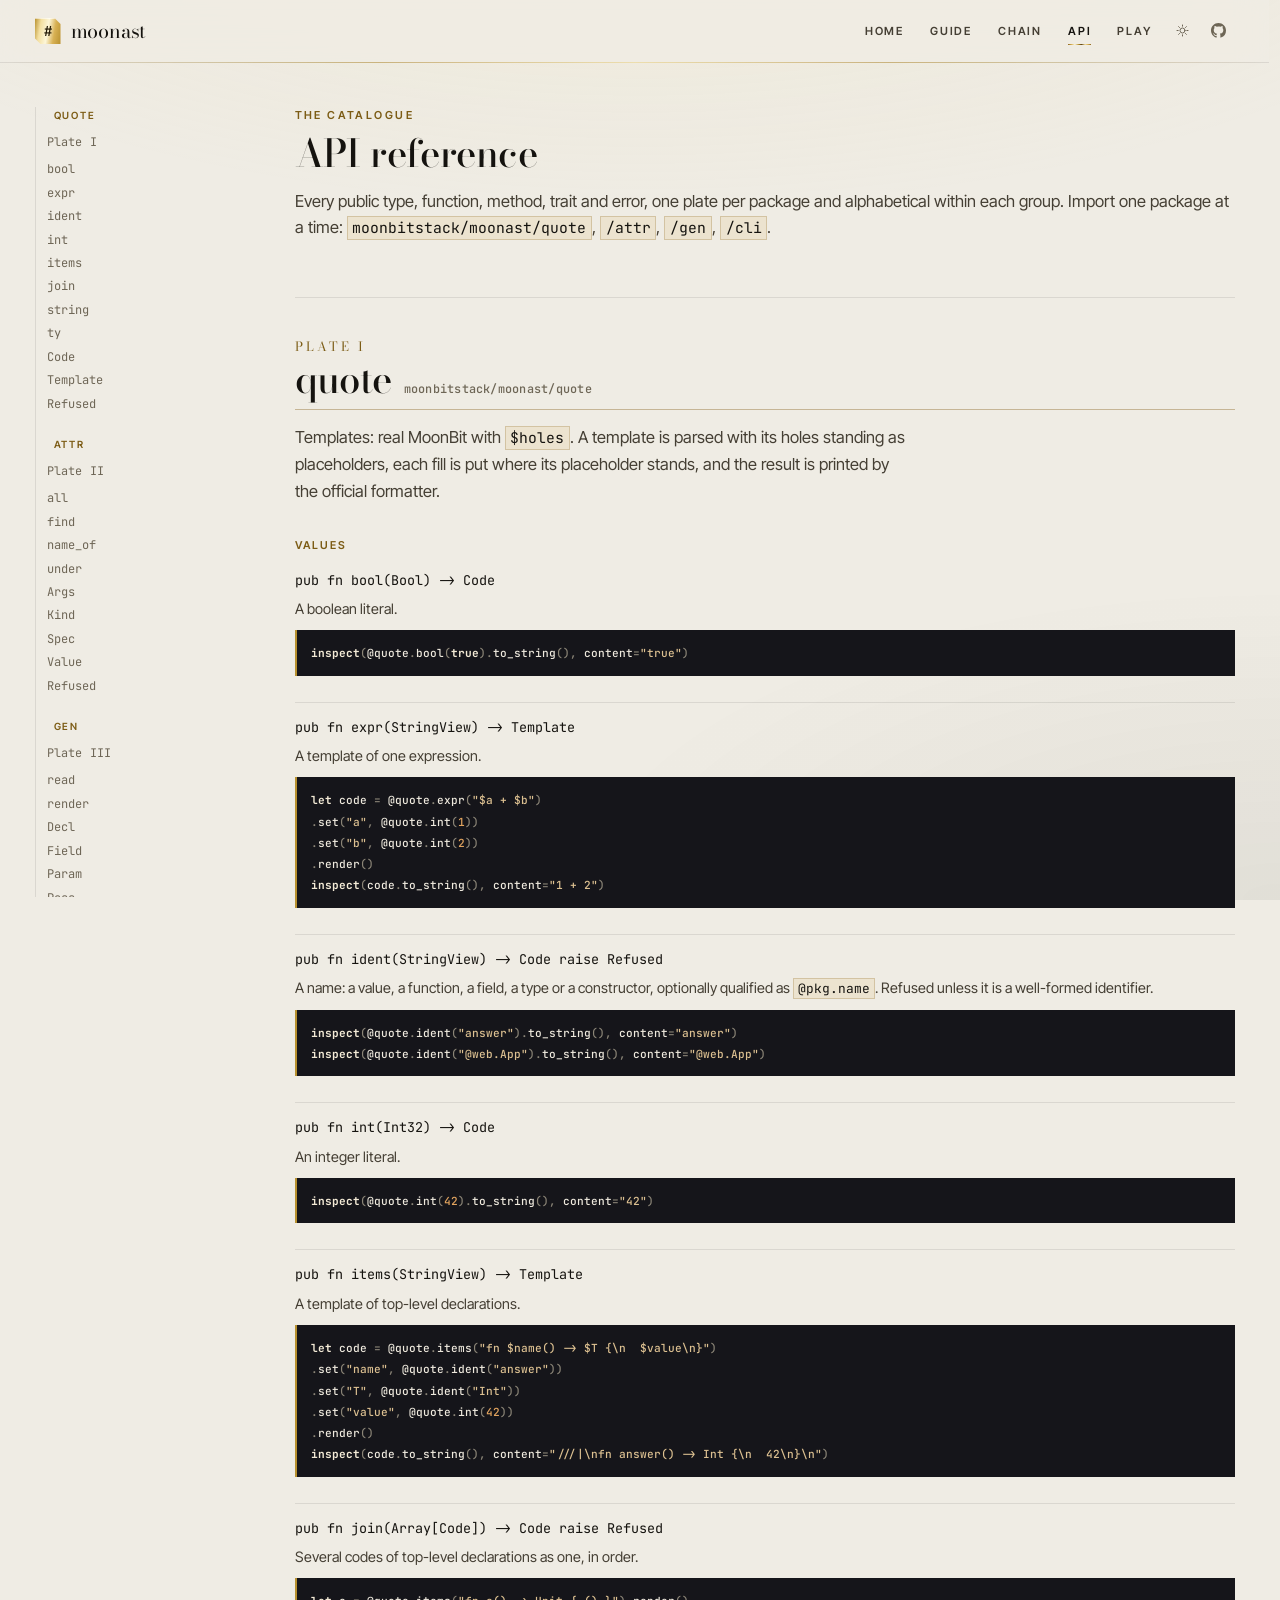
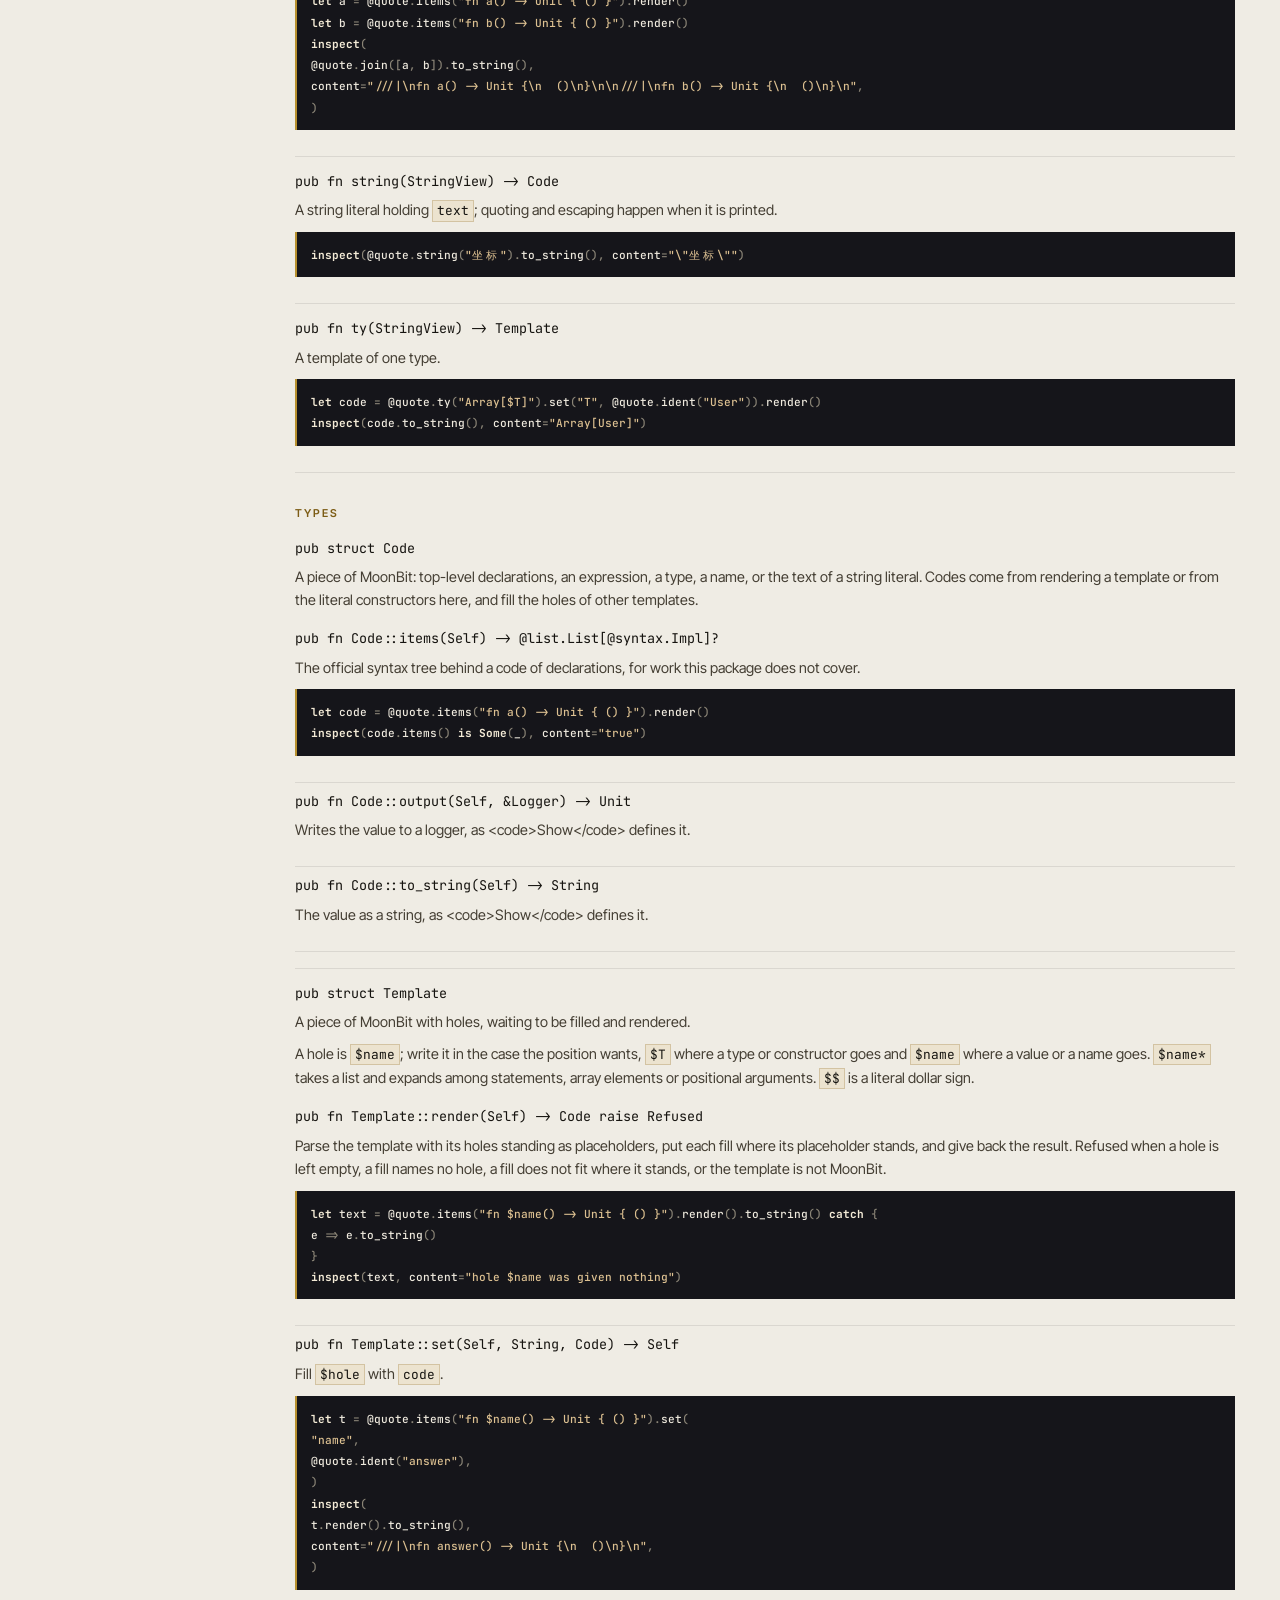
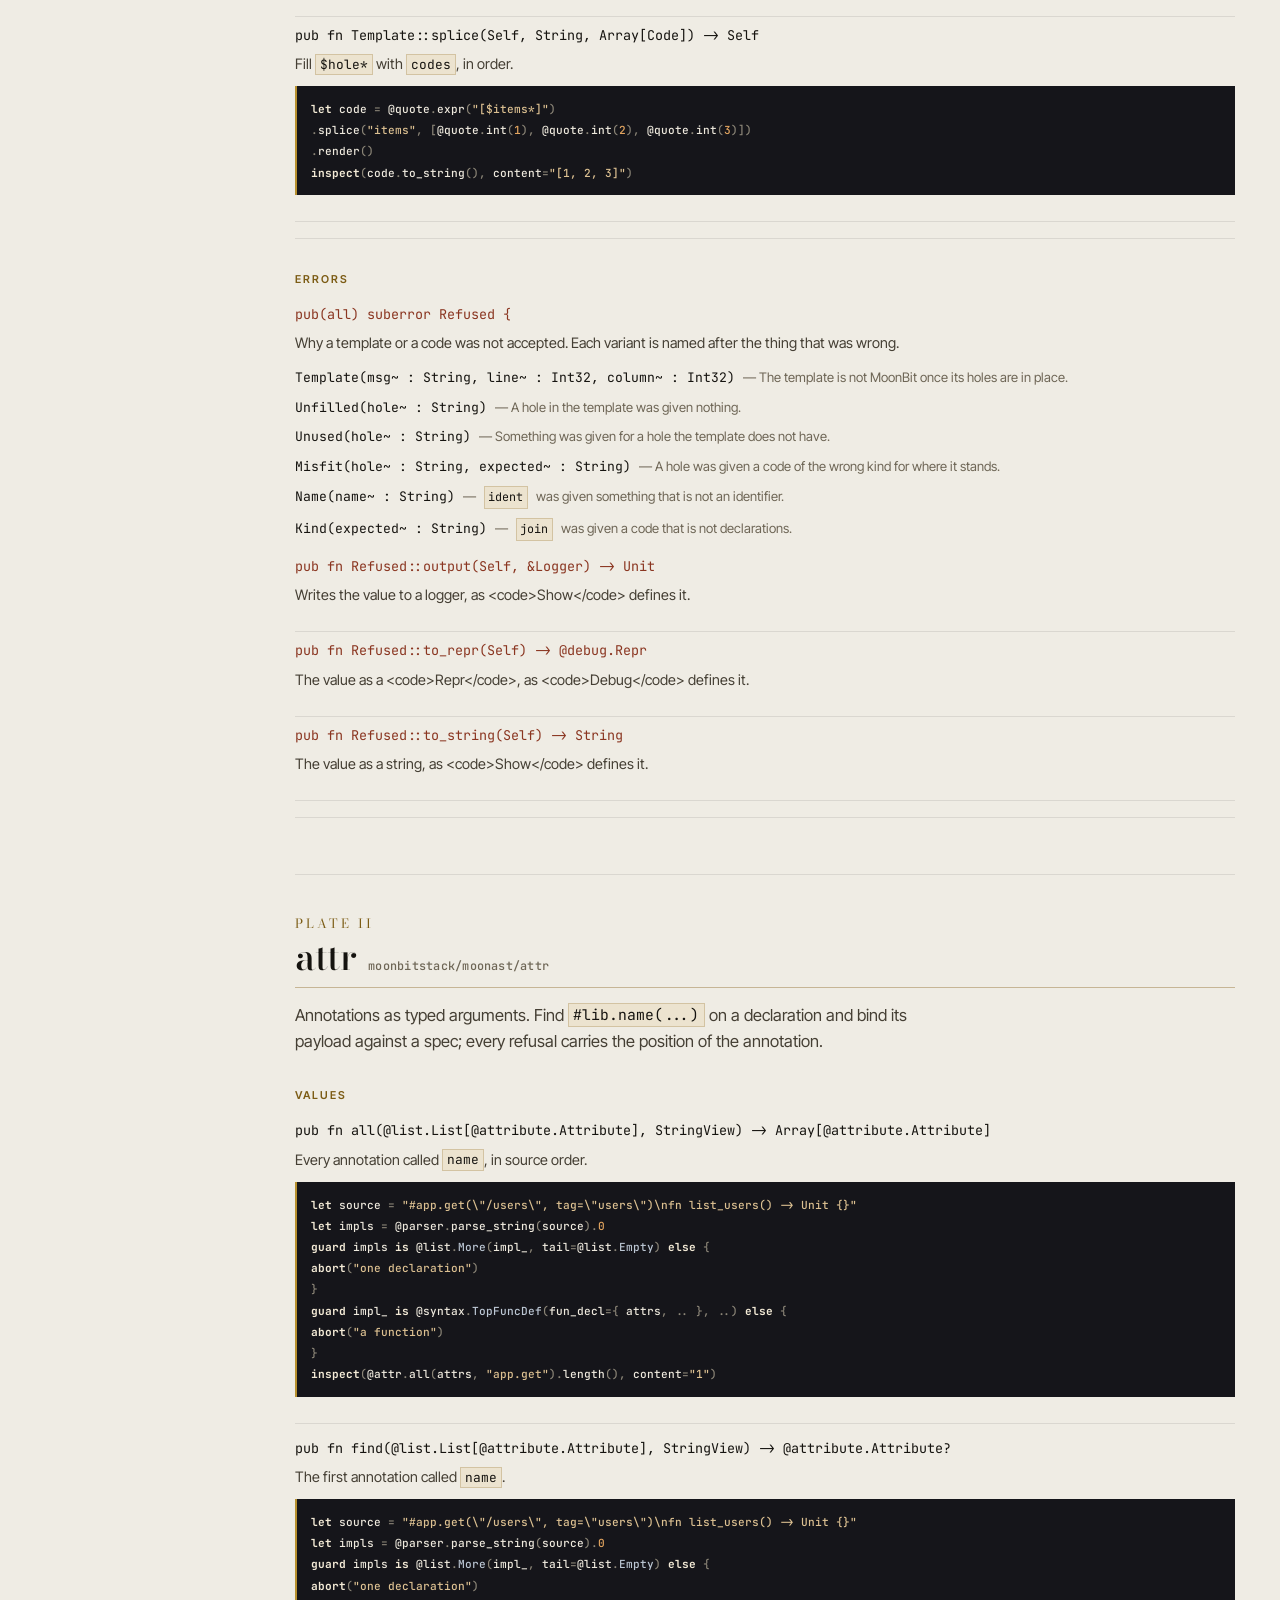
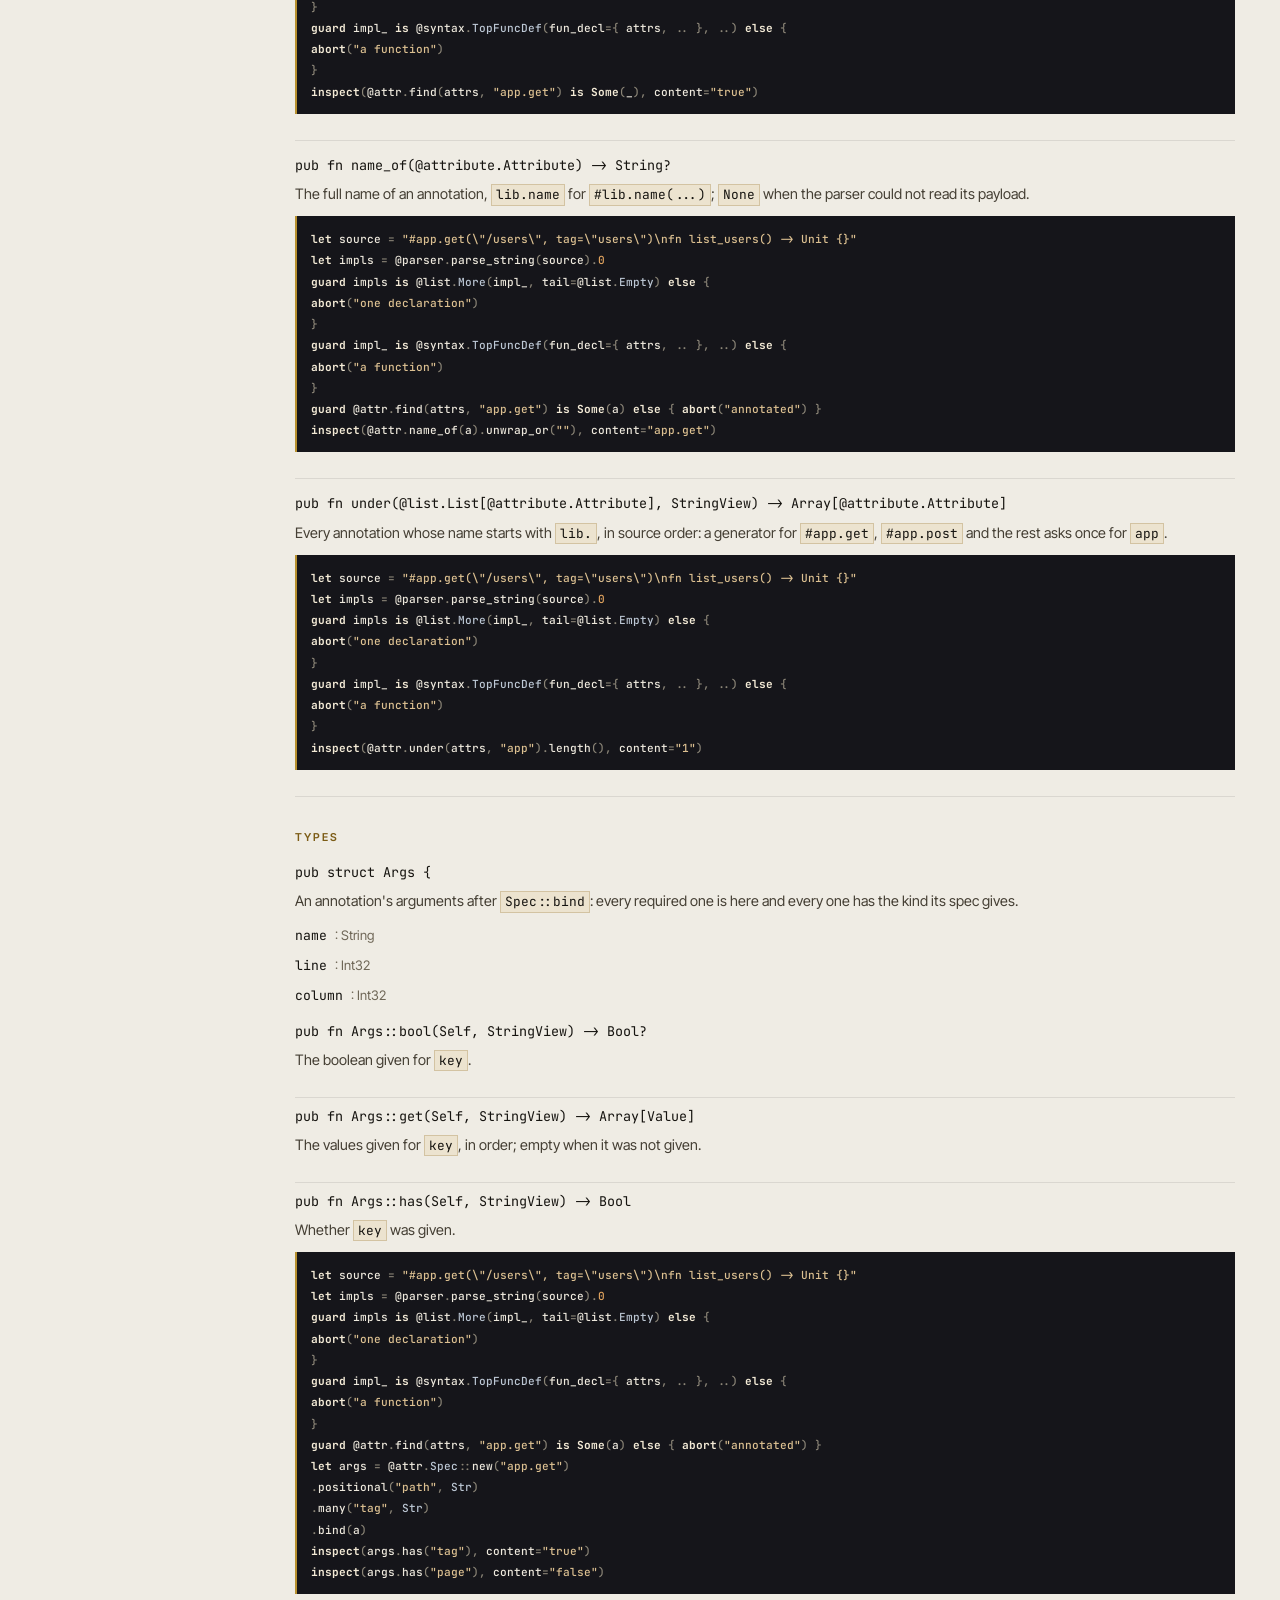
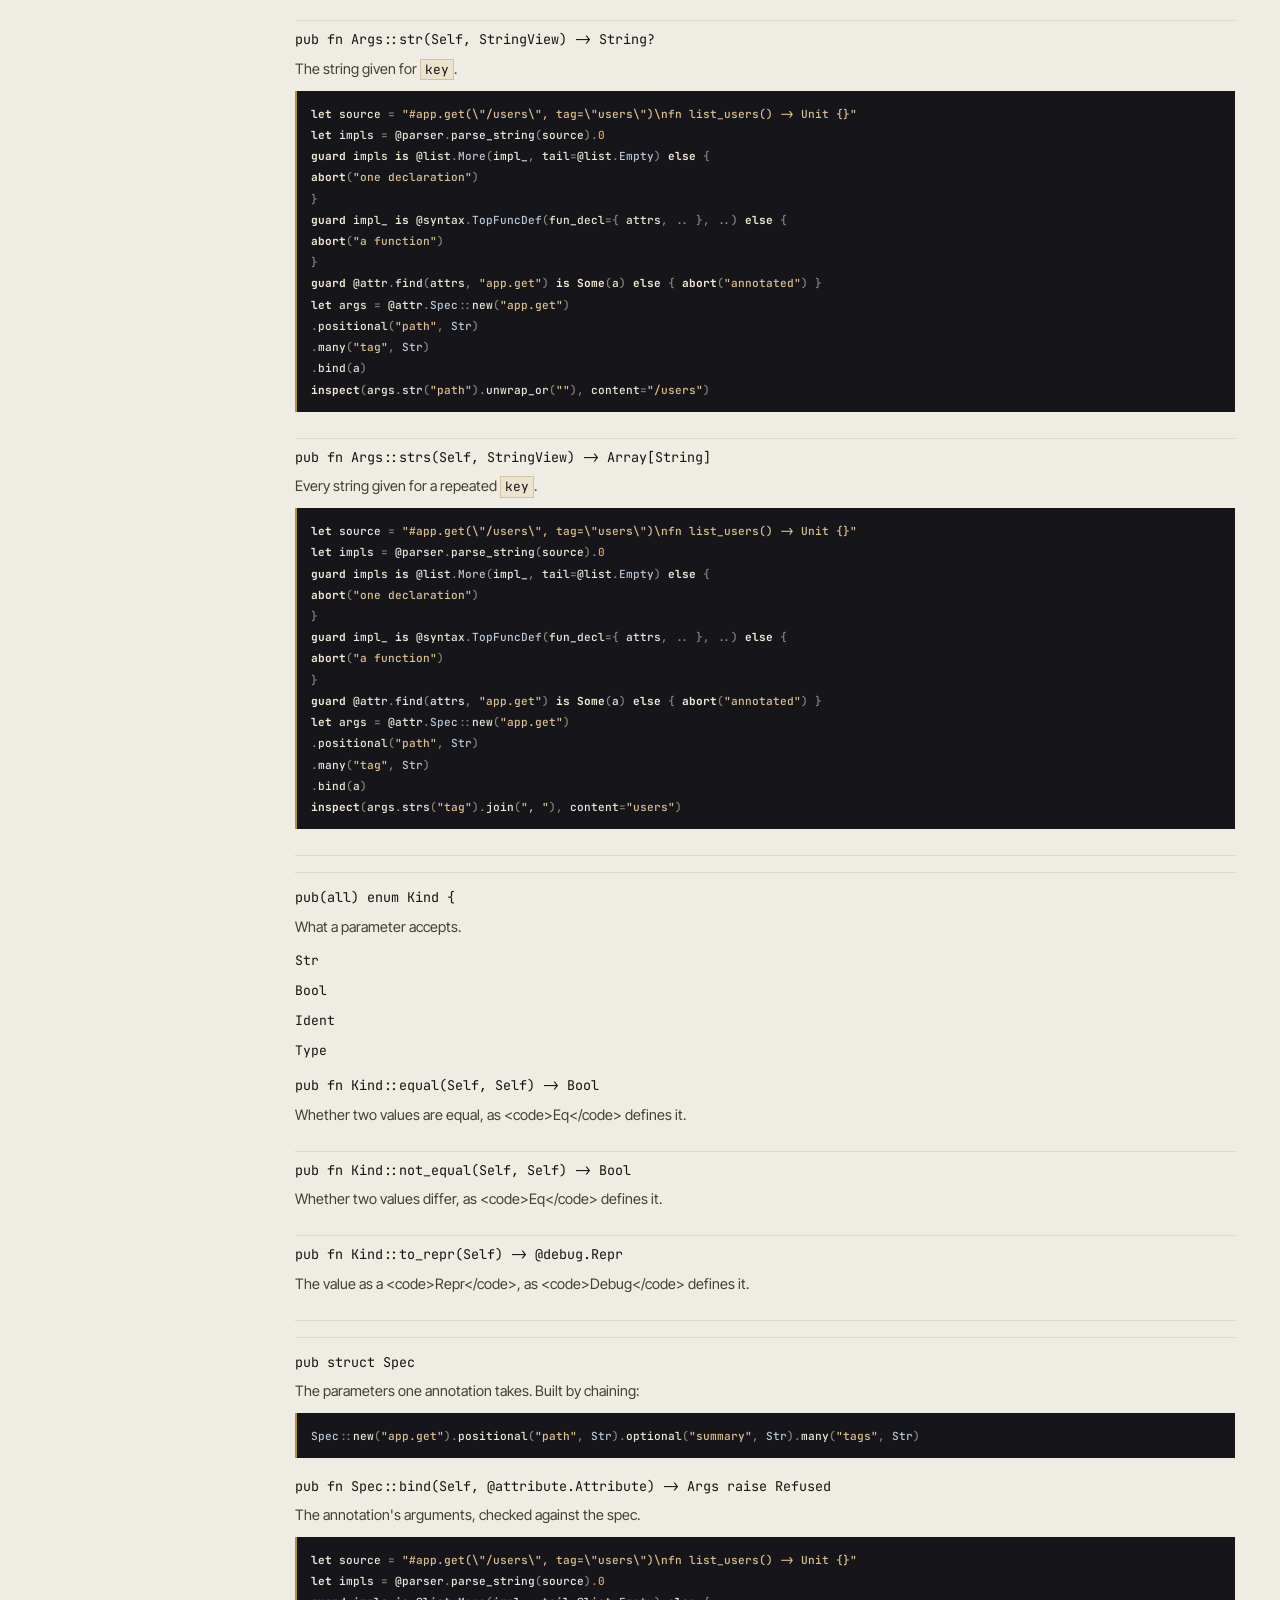
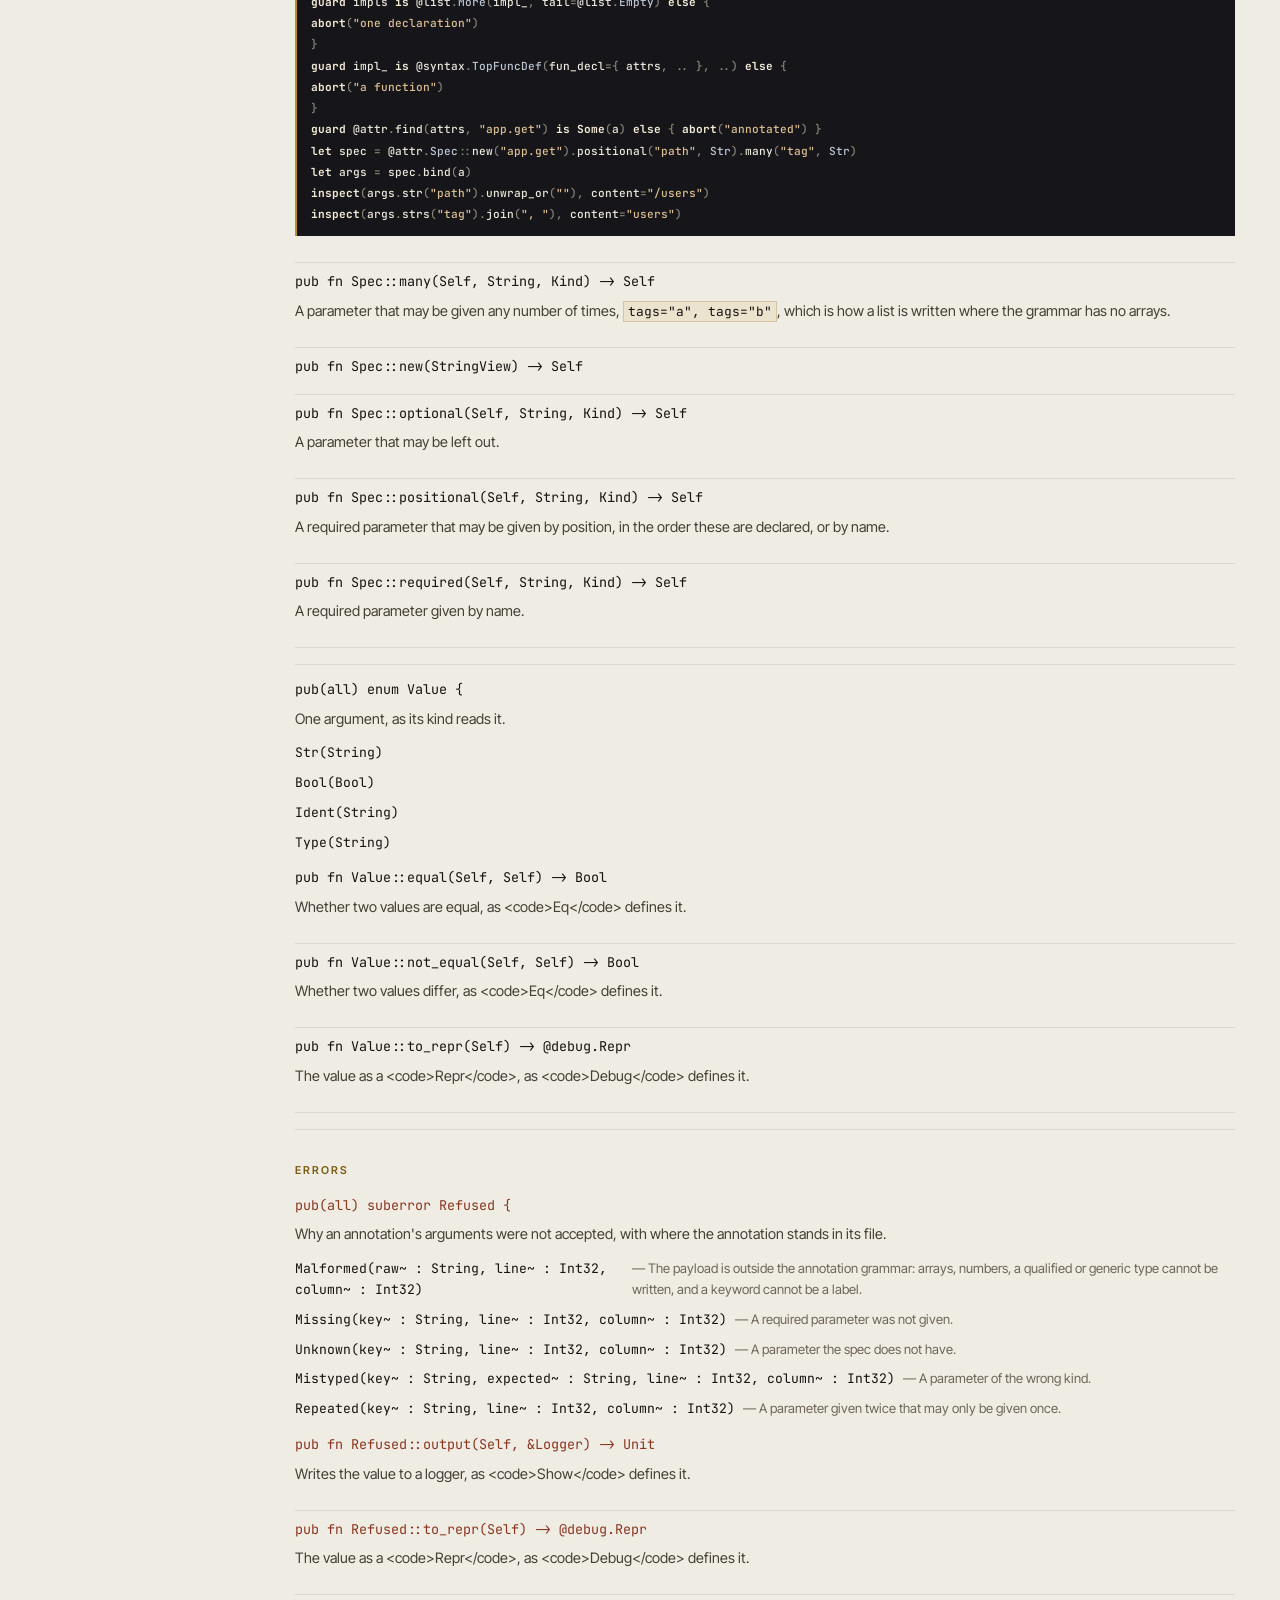
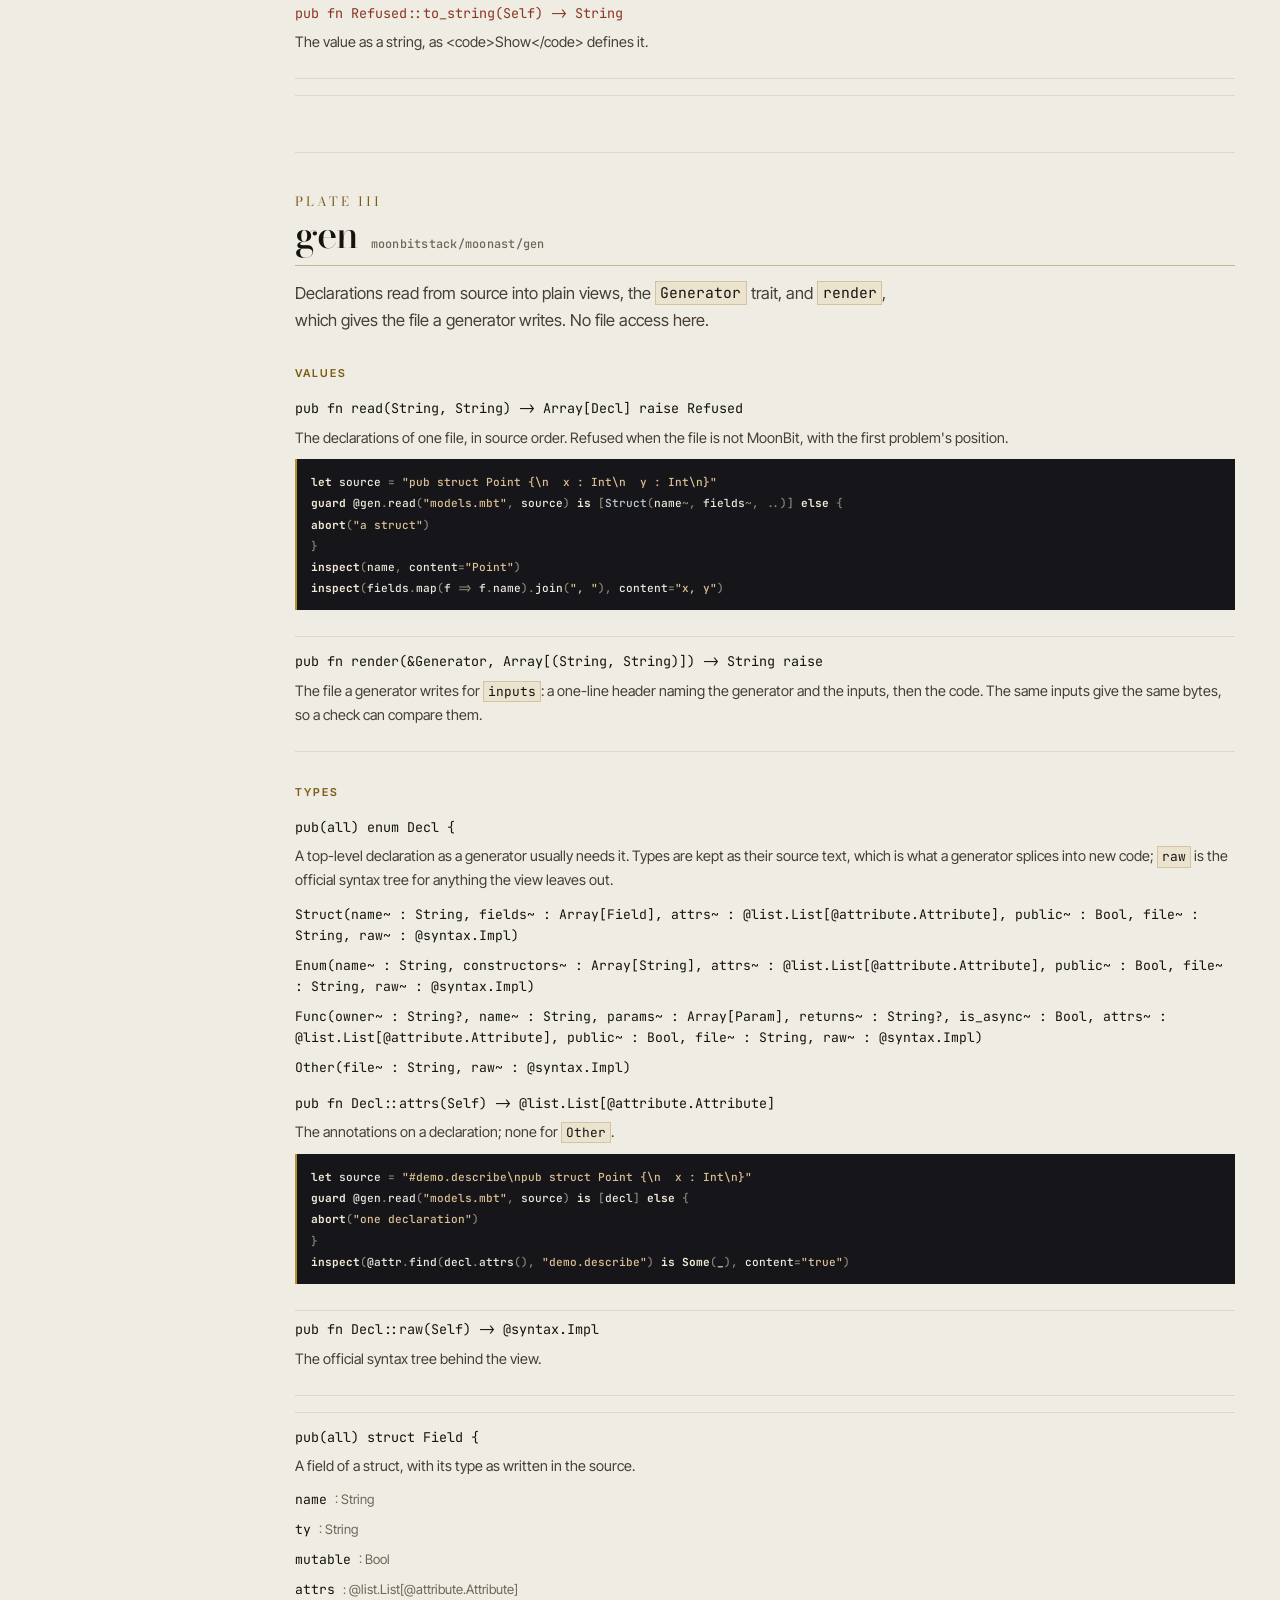
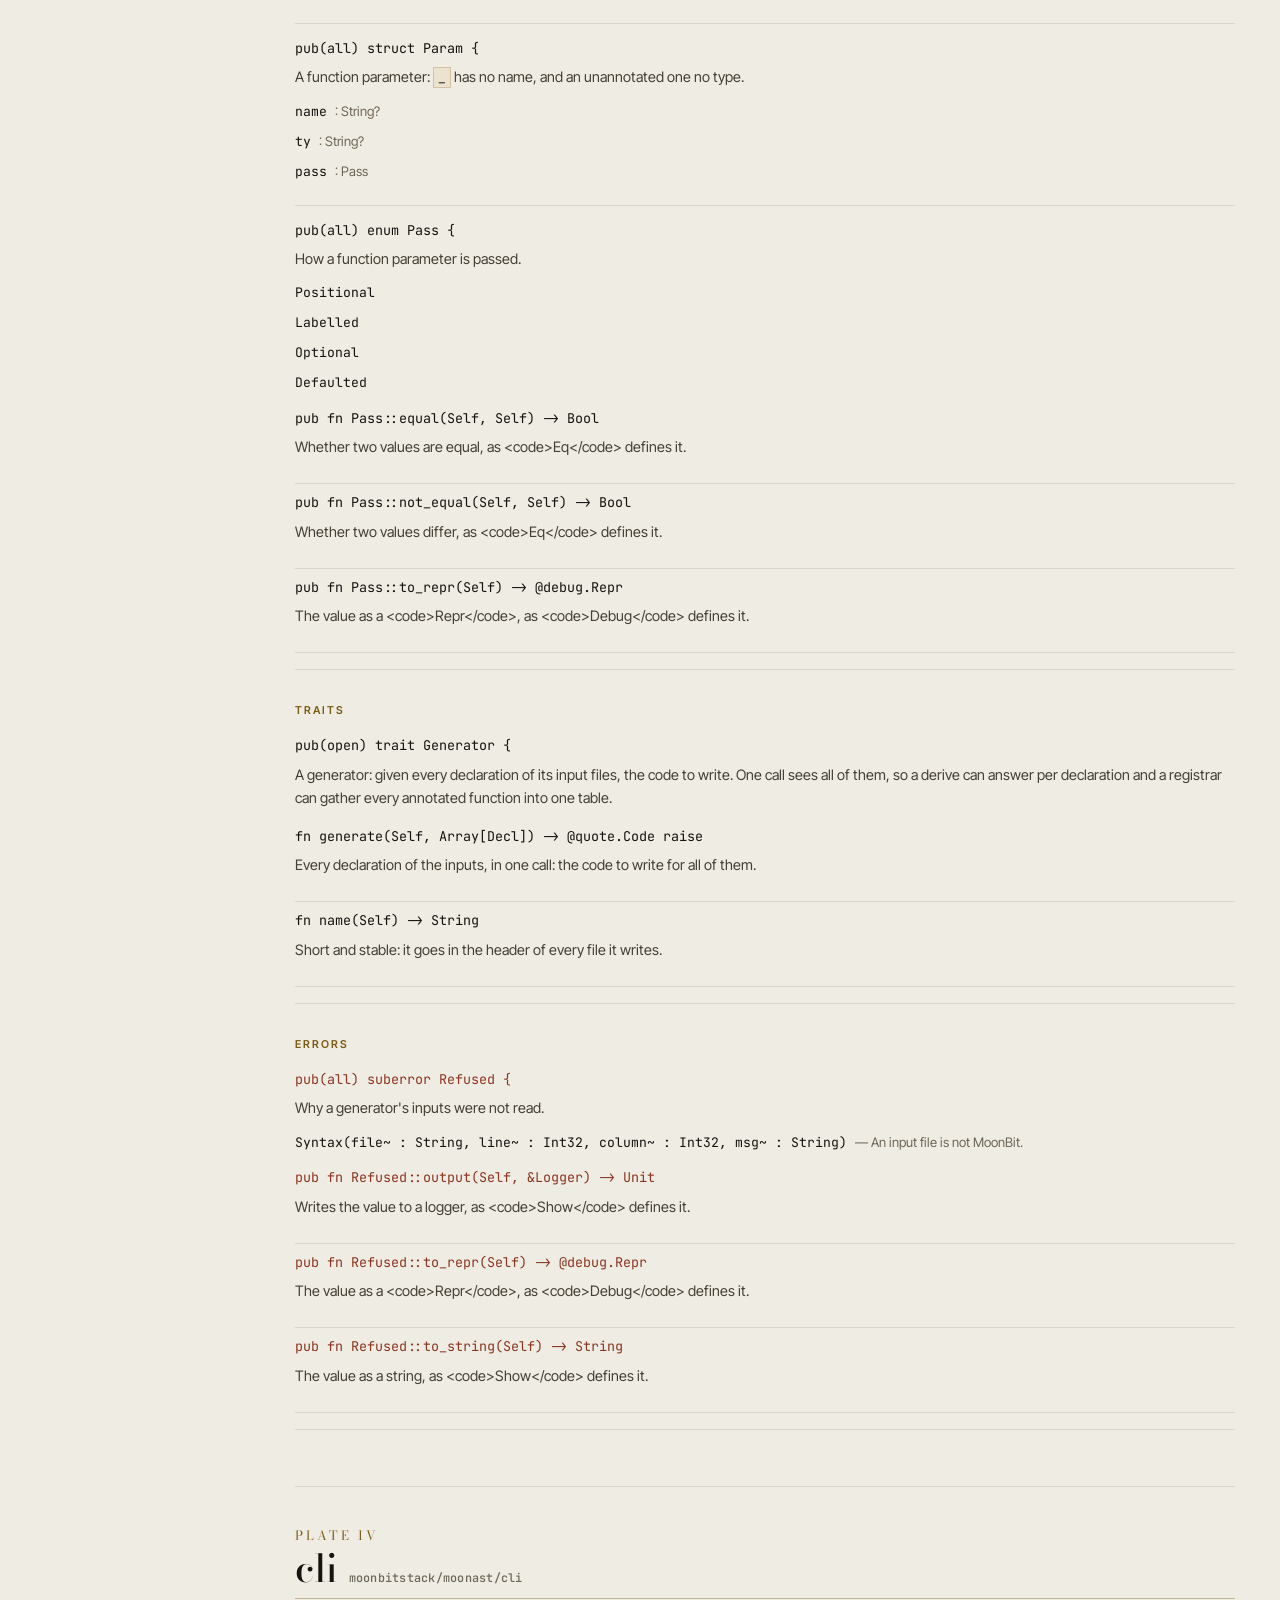
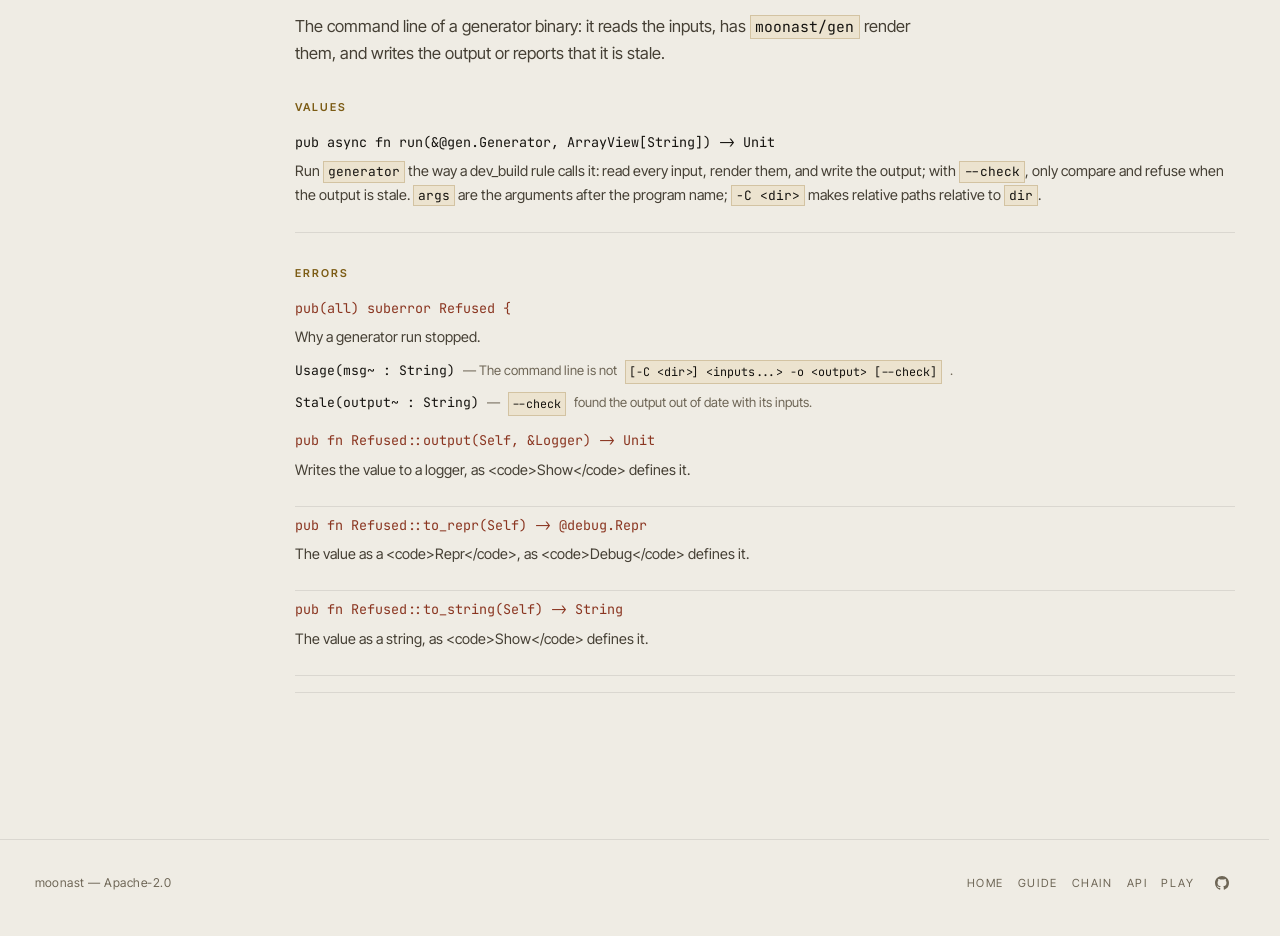
==== commit 8d7f605f: "docs(moonast): one frame and one rhythm across every page. Signed-off-by: Leo Cheng (heke1228) <chen" ====
--- a/docs/api.html
+++ b/docs/api.html
@@ -5,7 +5,7 @@
 <meta name="viewport" content="width=device-width, initial-scale=1">
 <title>API reference — moonast</title>
 <meta name="description" content="Every public type, function, method, trait and error of moonast, grouped by package.">
-<link rel="icon" href="data:image/svg+xml,%%3Csvg xmlns='http://www.w3.org/2000/svg' viewBox='0 0 32 32'%%3E%%3Cpath d='M0 0h24l8 8v24H8l-8-8z' fill='%%2315151a'/%%3E%%3Cpath d='M0 0h24l8 8' fill='none' stroke='%%23d8b154' stroke-width='1.4'/%%3E%%3Ctext x='16' y='23' font-family='monospace' font-size='18' font-weight='700' fill='%%23f3dfa0' text-anchor='middle'%%3E%%23%%3C/text%%3E%%3C/svg%%3E">
+<link rel="icon" href="data:image/svg+xml,%3Csvg xmlns='http://www.w3.org/2000/svg' viewBox='0 0 32 32'%3E%3Cpath d='M0 0h24l8 8v24H8l-8-8z' fill='%2315151a'/%3E%3Cpath d='M0 0h24l8 8' fill='none' stroke='%23d8b154' stroke-width='1.4'/%3E%3Ctext x='16' y='23' font-family='monospace' font-size='18' font-weight='700' fill='%23f3dfa0' text-anchor='middle'%3E%23%3C/text%3E%3C/svg%3E">
 <link rel="preconnect" href="https://fonts.googleapis.com">
 <link rel="preconnect" href="https://fonts.gstatic.com" crossorigin>
 <link href="https://fonts.googleapis.com/css2?family=Bodoni+Moda:ital,opsz,wght@0,6..96,400..700;1,6..96,400&family=Inter+Tight:wght@400;500;600&family=JetBrains+Mono:wght@400;500;700&display=swap" rel="stylesheet">
@@ -37,7 +37,7 @@
   <div class="doc">
     <aside class="side">
 <div class="group"><h4>quote</h4>
-<a href="#pkg-quote" style="font-family:var(--font-mono);font-size:.74rem">Plate I</a>
+<a class="pkg-link" href="#pkg-quote">Plate I</a>
 <a class="sub" href="#quote.bool">bool</a>
 <a class="sub" href="#quote.expr">expr</a>
 <a class="sub" href="#quote.ident">ident</a>
@@ -51,7 +51,7 @@
 <a class="sub" href="#quote.Refused">Refused</a>
 </div>
 <div class="group"><h4>attr</h4>
-<a href="#pkg-attr" style="font-family:var(--font-mono);font-size:.74rem">Plate II</a>
+<a class="pkg-link" href="#pkg-attr">Plate II</a>
 <a class="sub" href="#attr.all">all</a>
 <a class="sub" href="#attr.find">find</a>
 <a class="sub" href="#attr.name_of">name_of</a>
@@ -63,7 +63,7 @@
 <a class="sub" href="#attr.Refused">Refused</a>
 </div>
 <div class="group"><h4>gen</h4>
-<a href="#pkg-gen" style="font-family:var(--font-mono);font-size:.74rem">Plate III</a>
+<a class="pkg-link" href="#pkg-gen">Plate III</a>
 <a class="sub" href="#gen.read">read</a>
 <a class="sub" href="#gen.render">render</a>
 <a class="sub" href="#gen.Decl">Decl</a>
@@ -74,16 +74,16 @@
 <a class="sub" href="#gen.Refused">Refused</a>
 </div>
 <div class="group"><h4>cli</h4>
-<a href="#pkg-cli" style="font-family:var(--font-mono);font-size:.74rem">Plate IV</a>
+<a class="pkg-link" href="#pkg-cli">Plate IV</a>
 <a class="sub" href="#cli.run">run</a>
 <a class="sub" href="#cli.Refused">Refused</a>
 </div>
     </aside>
 
     <div class="prose" id="main">
-      <section style="margin-bottom:44px">
-        <span class="num-index">THE CATALOGUE</span>
-        <h2 style="margin-top:8px">API reference</h2>
+      <section class="intro">
+        <span class="label gold block">The catalogue</span>
+        <h2>API reference</h2>
         <p>Every public type, function, method, trait and error, one plate per package and
           alphabetical within each group. Import one package at a time:
           <code>moonbitstack/moonast/quote</code>, <code>/attr</code>, <code>/gen</code>,
@@ -154,17 +154,17 @@
 <div class="entry kind-type" id="quote.Code">
 <div class="sig">pub struct Code <a class="anchor" href="#quote.Code" aria-label="Link to Code">#</a></div>
 <div class="desc"><p>A piece of MoonBit: top-level declarations, an expression, a type, a name, or the text of a string literal. Codes come from rendering a template or from the literal constructors here, and fill the holes of other templates.</p></div>
-<div class="entry kind-value" id="quote.Code.items" style="border-top:0;padding-top:8px">
+<div class="entry kind-value nested" id="quote.Code.items">
 <div class="sig">pub fn Code::items(Self) -&gt; @list.List[@syntax.Impl]? <a class="anchor" href="#quote.Code.items" aria-label="Link to Code::items">#</a></div>
 <div class="desc"><p>The official syntax tree behind a code of declarations, for work this package does not cover.</p>
 <pre data-lang="moonbit"><code>let code = @quote.items(&quot;fn a() -&gt; Unit { () }&quot;).render()
 inspect(code.items() is Some(_), content=&quot;true&quot;)</code></pre></div>
 </div>
-<div class="entry kind-value" id="quote.Code.output" style="border-top:0;padding-top:8px">
+<div class="entry kind-value nested" id="quote.Code.output">
 <div class="sig">pub fn Code::output(Self, &amp;Logger) -&gt; Unit <a class="anchor" href="#quote.Code.output" aria-label="Link to Code::output">#</a></div>
 <div class="desc"><p>Writes the value to a logger, as &lt;code&gt;Show&lt;/code&gt; defines it.</p></div>
 </div>
-<div class="entry kind-value" id="quote.Code.to_string" style="border-top:0;padding-top:8px">
+<div class="entry kind-value nested" id="quote.Code.to_string">
 <div class="sig">pub fn Code::to_string(Self) -&gt; String <a class="anchor" href="#quote.Code.to_string" aria-label="Link to Code::to_string">#</a></div>
 <div class="desc"><p>The value as a string, as &lt;code&gt;Show&lt;/code&gt; defines it.</p></div>
 </div>
@@ -173,7 +173,7 @@
 <div class="sig">pub struct Template <a class="anchor" href="#quote.Template" aria-label="Link to Template">#</a></div>
 <div class="desc"><p>A piece of MoonBit with holes, waiting to be filled and rendered.</p>
 <p>A hole is <code>$name</code>; write it in the case the position wants, <code>$T</code> where a type or constructor goes and <code>$name</code> where a value or a name goes. <code>$name*</code> takes a list and expands among statements, array elements or positional arguments. <code>$$</code> is a literal dollar sign.</p></div>
-<div class="entry kind-value" id="quote.Template.render" style="border-top:0;padding-top:8px">
+<div class="entry kind-value nested" id="quote.Template.render">
 <div class="sig">pub fn Template::render(Self) -&gt; Code raise Refused <a class="anchor" href="#quote.Template.render" aria-label="Link to Template::render">#</a></div>
 <div class="desc"><p>Parse the template with its holes standing as placeholders, put each fill where its placeholder stands, and give back the result. Refused when a hole is left empty, a fill names no hole, a fill does not fit where it stands, or the template is not MoonBit.</p>
 <pre data-lang="moonbit"><code>let text = @quote.items(&quot;fn $name() -&gt; Unit { () }&quot;).render().to_string() catch {
@@ -181,7 +181,7 @@
 }
 inspect(text, content=&quot;hole $name was given nothing&quot;)</code></pre></div>
 </div>
-<div class="entry kind-value" id="quote.Template.set" style="border-top:0;padding-top:8px">
+<div class="entry kind-value nested" id="quote.Template.set">
 <div class="sig">pub fn Template::set(Self, String, Code) -&gt; Self <a class="anchor" href="#quote.Template.set" aria-label="Link to Template::set">#</a></div>
 <div class="desc"><p>Fill <code>$hole</code> with <code>code</code>.</p>
 <pre data-lang="moonbit"><code>let t = @quote.items(&quot;fn $name() -&gt; Unit { () }&quot;).set(
@@ -193,7 +193,7 @@
 content=&quot;///|\nfn answer() -&gt; Unit {\n  ()\n}\n&quot;,
 )</code></pre></div>
 </div>
-<div class="entry kind-value" id="quote.Template.splice" style="border-top:0;padding-top:8px">
+<div class="entry kind-value nested" id="quote.Template.splice">
 <div class="sig">pub fn Template::splice(Self, String, Array[Code]) -&gt; Self <a class="anchor" href="#quote.Template.splice" aria-label="Link to Template::splice">#</a></div>
 <div class="desc"><p>Fill <code>$hole*</code> with <code>codes</code>, in order.</p>
 <pre data-lang="moonbit"><code>let code = @quote.expr(&quot;[$items*]&quot;)
@@ -215,15 +215,15 @@
 <li><span class="pname">Name(name~ : String)</span> — <code>ident</code> was given something that is not an identifier.</li>
 <li><span class="pname">Kind(expected~ : String)</span> — <code>join</code> was given a code that is not declarations.</li>
 </ul>
-<div class="entry kind-value" id="quote.Refused.output" style="border-top:0;padding-top:8px">
+<div class="entry kind-value nested" id="quote.Refused.output">
 <div class="sig">pub fn Refused::output(Self, &amp;Logger) -&gt; Unit <a class="anchor" href="#quote.Refused.output" aria-label="Link to Refused::output">#</a></div>
 <div class="desc"><p>Writes the value to a logger, as &lt;code&gt;Show&lt;/code&gt; defines it.</p></div>
 </div>
-<div class="entry kind-value" id="quote.Refused.to_repr" style="border-top:0;padding-top:8px">
+<div class="entry kind-value nested" id="quote.Refused.to_repr">
 <div class="sig">pub fn Refused::to_repr(Self) -&gt; @debug.Repr <a class="anchor" href="#quote.Refused.to_repr" aria-label="Link to Refused::to_repr">#</a></div>
 <div class="desc"><p>The value as a &lt;code&gt;Repr&lt;/code&gt;, as &lt;code&gt;Debug&lt;/code&gt; defines it.</p></div>
 </div>
-<div class="entry kind-value" id="quote.Refused.to_string" style="border-top:0;padding-top:8px">
+<div class="entry kind-value nested" id="quote.Refused.to_string">
 <div class="sig">pub fn Refused::to_string(Self) -&gt; String <a class="anchor" href="#quote.Refused.to_string" aria-label="Link to Refused::to_string">#</a></div>
 <div class="desc"><p>The value as a string, as &lt;code&gt;Show&lt;/code&gt; defines it.</p></div>
 </div>
@@ -296,15 +296,15 @@
 <li><span class="pname">line</span> : Int32</li>
 <li><span class="pname">column</span> : Int32</li>
 </ul>
-<div class="entry kind-value" id="attr.Args.bool" style="border-top:0;padding-top:8px">
+<div class="entry kind-value nested" id="attr.Args.bool">
 <div class="sig">pub fn Args::bool(Self, StringView) -&gt; Bool? <a class="anchor" href="#attr.Args.bool" aria-label="Link to Args::bool">#</a></div>
 <div class="desc"><p>The boolean given for <code>key</code>.</p></div>
 </div>
-<div class="entry kind-value" id="attr.Args.get" style="border-top:0;padding-top:8px">
+<div class="entry kind-value nested" id="attr.Args.get">
 <div class="sig">pub fn Args::get(Self, StringView) -&gt; Array[Value] <a class="anchor" href="#attr.Args.get" aria-label="Link to Args::get">#</a></div>
 <div class="desc"><p>The values given for <code>key</code>, in order; empty when it was not given.</p></div>
 </div>
-<div class="entry kind-value" id="attr.Args.has" style="border-top:0;padding-top:8px">
+<div class="entry kind-value nested" id="attr.Args.has">
 <div class="sig">pub fn Args::has(Self, StringView) -&gt; Bool <a class="anchor" href="#attr.Args.has" aria-label="Link to Args::has">#</a></div>
 <div class="desc"><p>Whether <code>key</code> was given.</p>
 <pre data-lang="moonbit"><code>let source = &quot;#app.get(\&quot;/users\&quot;, tag=\&quot;users\&quot;)\nfn list_users() -&gt; Unit {}&quot;
@@ -323,7 +323,7 @@
 inspect(args.has(&quot;tag&quot;), content=&quot;true&quot;)
 inspect(args.has(&quot;page&quot;), content=&quot;false&quot;)</code></pre></div>
 </div>
-<div class="entry kind-value" id="attr.Args.str" style="border-top:0;padding-top:8px">
+<div class="entry kind-value nested" id="attr.Args.str">
 <div class="sig">pub fn Args::str(Self, StringView) -&gt; String? <a class="anchor" href="#attr.Args.str" aria-label="Link to Args::str">#</a></div>
 <div class="desc"><p>The string given for <code>key</code>.</p>
 <pre data-lang="moonbit"><code>let source = &quot;#app.get(\&quot;/users\&quot;, tag=\&quot;users\&quot;)\nfn list_users() -&gt; Unit {}&quot;
@@ -341,7 +341,7 @@
 .bind(a)
 inspect(args.str(&quot;path&quot;).unwrap_or(&quot;&quot;), content=&quot;/users&quot;)</code></pre></div>
 </div>
-<div class="entry kind-value" id="attr.Args.strs" style="border-top:0;padding-top:8px">
+<div class="entry kind-value nested" id="attr.Args.strs">
 <div class="sig">pub fn Args::strs(Self, StringView) -&gt; Array[String] <a class="anchor" href="#attr.Args.strs" aria-label="Link to Args::strs">#</a></div>
 <div class="desc"><p>Every string given for a repeated <code>key</code>.</p>
 <pre data-lang="moonbit"><code>let source = &quot;#app.get(\&quot;/users\&quot;, tag=\&quot;users\&quot;)\nfn list_users() -&gt; Unit {}&quot;
@@ -369,15 +369,15 @@
 <li><span class="pname">Ident</span></li>
 <li><span class="pname">Type</span></li>
 </ul>
-<div class="entry kind-value" id="attr.Kind.equal" style="border-top:0;padding-top:8px">
+<div class="entry kind-value nested" id="attr.Kind.equal">
 <div class="sig">pub fn Kind::equal(Self, Self) -&gt; Bool <a class="anchor" href="#attr.Kind.equal" aria-label="Link to Kind::equal">#</a></div>
 <div class="desc"><p>Whether two values are equal, as &lt;code&gt;Eq&lt;/code&gt; defines it.</p></div>
 </div>
-<div class="entry kind-value" id="attr.Kind.not_equal" style="border-top:0;padding-top:8px">
+<div class="entry kind-value nested" id="attr.Kind.not_equal">
 <div class="sig">pub fn Kind::not_equal(Self, Self) -&gt; Bool <a class="anchor" href="#attr.Kind.not_equal" aria-label="Link to Kind::not_equal">#</a></div>
 <div class="desc"><p>Whether two values differ, as &lt;code&gt;Eq&lt;/code&gt; defines it.</p></div>
 </div>
-<div class="entry kind-value" id="attr.Kind.to_repr" style="border-top:0;padding-top:8px">
+<div class="entry kind-value nested" id="attr.Kind.to_repr">
 <div class="sig">pub fn Kind::to_repr(Self) -&gt; @debug.Repr <a class="anchor" href="#attr.Kind.to_repr" aria-label="Link to Kind::to_repr">#</a></div>
 <div class="desc"><p>The value as a &lt;code&gt;Repr&lt;/code&gt;, as &lt;code&gt;Debug&lt;/code&gt; defines it.</p></div>
 </div>
@@ -386,7 +386,7 @@
 <div class="sig">pub struct Spec <a class="anchor" href="#attr.Spec" aria-label="Link to Spec">#</a></div>
 <div class="desc"><p>The parameters one annotation takes. Built by chaining:</p>
 <pre data-lang="moonbit"><code>Spec::new(&quot;app.get&quot;).positional(&quot;path&quot;, Str).optional(&quot;summary&quot;, Str).many(&quot;tags&quot;, Str)</code></pre></div>
-<div class="entry kind-value" id="attr.Spec.bind" style="border-top:0;padding-top:8px">
+<div class="entry kind-value nested" id="attr.Spec.bind">
 <div class="sig">pub fn Spec::bind(Self, @attribute.Attribute) -&gt; Args raise Refused <a class="anchor" href="#attr.Spec.bind" aria-label="Link to Spec::bind">#</a></div>
 <div class="desc"><p>The annotation&#x27;s arguments, checked against the spec.</p>
 <pre data-lang="moonbit"><code>let source = &quot;#app.get(\&quot;/users\&quot;, tag=\&quot;users\&quot;)\nfn list_users() -&gt; Unit {}&quot;
@@ -403,22 +403,22 @@
 inspect(args.str(&quot;path&quot;).unwrap_or(&quot;&quot;), content=&quot;/users&quot;)
 inspect(args.strs(&quot;tag&quot;).join(&quot;, &quot;), content=&quot;users&quot;)</code></pre></div>
 </div>
-<div class="entry kind-value" id="attr.Spec.many" style="border-top:0;padding-top:8px">
+<div class="entry kind-value nested" id="attr.Spec.many">
 <div class="sig">pub fn Spec::many(Self, String, Kind) -&gt; Self <a class="anchor" href="#attr.Spec.many" aria-label="Link to Spec::many">#</a></div>
 <div class="desc"><p>A parameter that may be given any number of times, <code>tags=&quot;a&quot;, tags=&quot;b&quot;</code>, which is how a list is written where the grammar has no arrays.</p></div>
 </div>
-<div class="entry kind-value" id="attr.Spec.new" style="border-top:0;padding-top:8px">
+<div class="entry kind-value nested" id="attr.Spec.new">
 <div class="sig">pub fn Spec::new(StringView) -&gt; Self <a class="anchor" href="#attr.Spec.new" aria-label="Link to Spec::new">#</a></div>
 </div>
-<div class="entry kind-value" id="attr.Spec.optional" style="border-top:0;padding-top:8px">
+<div class="entry kind-value nested" id="attr.Spec.optional">
 <div class="sig">pub fn Spec::optional(Self, String, Kind) -&gt; Self <a class="anchor" href="#attr.Spec.optional" aria-label="Link to Spec::optional">#</a></div>
 <div class="desc"><p>A parameter that may be left out.</p></div>
 </div>
-<div class="entry kind-value" id="attr.Spec.positional" style="border-top:0;padding-top:8px">
+<div class="entry kind-value nested" id="attr.Spec.positional">
 <div class="sig">pub fn Spec::positional(Self, String, Kind) -&gt; Self <a class="anchor" href="#attr.Spec.positional" aria-label="Link to Spec::positional">#</a></div>
 <div class="desc"><p>A required parameter that may be given by position, in the order these are declared, or by name.</p></div>
 </div>
-<div class="entry kind-value" id="attr.Spec.required" style="border-top:0;padding-top:8px">
+<div class="entry kind-value nested" id="attr.Spec.required">
 <div class="sig">pub fn Spec::required(Self, String, Kind) -&gt; Self <a class="anchor" href="#attr.Spec.required" aria-label="Link to Spec::required">#</a></div>
 <div class="desc"><p>A required parameter given by name.</p></div>
 </div>
@@ -432,15 +432,15 @@
 <li><span class="pname">Ident(String)</span></li>
 <li><span class="pname">Type(String)</span></li>
 </ul>
-<div class="entry kind-value" id="attr.Value.equal" style="border-top:0;padding-top:8px">
+<div class="entry kind-value nested" id="attr.Value.equal">
 <div class="sig">pub fn Value::equal(Self, Self) -&gt; Bool <a class="anchor" href="#attr.Value.equal" aria-label="Link to Value::equal">#</a></div>
 <div class="desc"><p>Whether two values are equal, as &lt;code&gt;Eq&lt;/code&gt; defines it.</p></div>
 </div>
-<div class="entry kind-value" id="attr.Value.not_equal" style="border-top:0;padding-top:8px">
+<div class="entry kind-value nested" id="attr.Value.not_equal">
 <div class="sig">pub fn Value::not_equal(Self, Self) -&gt; Bool <a class="anchor" href="#attr.Value.not_equal" aria-label="Link to Value::not_equal">#</a></div>
 <div class="desc"><p>Whether two values differ, as &lt;code&gt;Eq&lt;/code&gt; defines it.</p></div>
 </div>
-<div class="entry kind-value" id="attr.Value.to_repr" style="border-top:0;padding-top:8px">
+<div class="entry kind-value nested" id="attr.Value.to_repr">
 <div class="sig">pub fn Value::to_repr(Self) -&gt; @debug.Repr <a class="anchor" href="#attr.Value.to_repr" aria-label="Link to Value::to_repr">#</a></div>
 <div class="desc"><p>The value as a &lt;code&gt;Repr&lt;/code&gt;, as &lt;code&gt;Debug&lt;/code&gt; defines it.</p></div>
 </div>
@@ -457,15 +457,15 @@
 <li><span class="pname">Mistyped(key~ : String, expected~ : String, line~ : Int32, column~ : Int32)</span> — A parameter of the wrong kind.</li>
 <li><span class="pname">Repeated(key~ : String, line~ : Int32, column~ : Int32)</span> — A parameter given twice that may only be given once.</li>
 </ul>
-<div class="entry kind-value" id="attr.Refused.output" style="border-top:0;padding-top:8px">
+<div class="entry kind-value nested" id="attr.Refused.output">
 <div class="sig">pub fn Refused::output(Self, &amp;Logger) -&gt; Unit <a class="anchor" href="#attr.Refused.output" aria-label="Link to Refused::output">#</a></div>
 <div class="desc"><p>Writes the value to a logger, as &lt;code&gt;Show&lt;/code&gt; defines it.</p></div>
 </div>
-<div class="entry kind-value" id="attr.Refused.to_repr" style="border-top:0;padding-top:8px">
+<div class="entry kind-value nested" id="attr.Refused.to_repr">
 <div class="sig">pub fn Refused::to_repr(Self) -&gt; @debug.Repr <a class="anchor" href="#attr.Refused.to_repr" aria-label="Link to Refused::to_repr">#</a></div>
 <div class="desc"><p>The value as a &lt;code&gt;Repr&lt;/code&gt;, as &lt;code&gt;Debug&lt;/code&gt; defines it.</p></div>
 </div>
-<div class="entry kind-value" id="attr.Refused.to_string" style="border-top:0;padding-top:8px">
+<div class="entry kind-value nested" id="attr.Refused.to_string">
 <div class="sig">pub fn Refused::to_string(Self) -&gt; String <a class="anchor" href="#attr.Refused.to_string" aria-label="Link to Refused::to_string">#</a></div>
 <div class="desc"><p>The value as a string, as &lt;code&gt;Show&lt;/code&gt; defines it.</p></div>
 </div>
@@ -500,7 +500,7 @@
 <li><span class="pname">Func(owner~ : String?, name~ : String, params~ : Array[Param], returns~ : String?, is_async~ : Bool, attrs~ : @list.List[@attribute.Attribute], public~ : Bool, file~ : String, raw~ : @syntax.Impl)</span></li>
 <li><span class="pname">Other(file~ : String, raw~ : @syntax.Impl)</span></li>
 </ul>
-<div class="entry kind-value" id="gen.Decl.attrs" style="border-top:0;padding-top:8px">
+<div class="entry kind-value nested" id="gen.Decl.attrs">
 <div class="sig">pub fn Decl::attrs(Self) -&gt; @list.List[@attribute.Attribute] <a class="anchor" href="#gen.Decl.attrs" aria-label="Link to Decl::attrs">#</a></div>
 <div class="desc"><p>The annotations on a declaration; none for <code>Other</code>.</p>
 <pre data-lang="moonbit"><code>let source = &quot;#demo.describe\npub struct Point {\n  x : Int\n}&quot;
@@ -509,7 +509,7 @@
 }
 inspect(@attr.find(decl.attrs(), &quot;demo.describe&quot;) is Some(_), content=&quot;true&quot;)</code></pre></div>
 </div>
-<div class="entry kind-value" id="gen.Decl.raw" style="border-top:0;padding-top:8px">
+<div class="entry kind-value nested" id="gen.Decl.raw">
 <div class="sig">pub fn Decl::raw(Self) -&gt; @syntax.Impl <a class="anchor" href="#gen.Decl.raw" aria-label="Link to Decl::raw">#</a></div>
 <div class="desc"><p>The official syntax tree behind the view.</p></div>
 </div>
@@ -542,15 +542,15 @@
 <li><span class="pname">Optional</span></li>
 <li><span class="pname">Defaulted</span></li>
 </ul>
-<div class="entry kind-value" id="gen.Pass.equal" style="border-top:0;padding-top:8px">
+<div class="entry kind-value nested" id="gen.Pass.equal">
 <div class="sig">pub fn Pass::equal(Self, Self) -&gt; Bool <a class="anchor" href="#gen.Pass.equal" aria-label="Link to Pass::equal">#</a></div>
 <div class="desc"><p>Whether two values are equal, as &lt;code&gt;Eq&lt;/code&gt; defines it.</p></div>
 </div>
-<div class="entry kind-value" id="gen.Pass.not_equal" style="border-top:0;padding-top:8px">
+<div class="entry kind-value nested" id="gen.Pass.not_equal">
 <div class="sig">pub fn Pass::not_equal(Self, Self) -&gt; Bool <a class="anchor" href="#gen.Pass.not_equal" aria-label="Link to Pass::not_equal">#</a></div>
 <div class="desc"><p>Whether two values differ, as &lt;code&gt;Eq&lt;/code&gt; defines it.</p></div>
 </div>
-<div class="entry kind-value" id="gen.Pass.to_repr" style="border-top:0;padding-top:8px">
+<div class="entry kind-value nested" id="gen.Pass.to_repr">
 <div class="sig">pub fn Pass::to_repr(Self) -&gt; @debug.Repr <a class="anchor" href="#gen.Pass.to_repr" aria-label="Link to Pass::to_repr">#</a></div>
 <div class="desc"><p>The value as a &lt;code&gt;Repr&lt;/code&gt;, as &lt;code&gt;Debug&lt;/code&gt; defines it.</p></div>
 </div>
@@ -559,11 +559,11 @@
 <div class="entry kind-type" id="gen.Generator">
 <div class="sig">pub(open) trait Generator { <a class="anchor" href="#gen.Generator" aria-label="Link to Generator">#</a></div>
 <div class="desc"><p>A generator: given every declaration of its input files, the code to write. One call sees all of them, so a derive can answer per declaration and a registrar can gather every annotated function into one table.</p></div>
-<div class="entry kind-value" id="gen.Generator.generate" style="border-top:0;padding-top:8px">
+<div class="entry kind-value nested" id="gen.Generator.generate">
 <div class="sig">fn generate(Self, Array[Decl]) -&gt; @quote.Code raise <a class="anchor" href="#gen.Generator.generate" aria-label="Link to Generator::generate">#</a></div>
 <div class="desc"><p>Every declaration of the inputs, in one call: the code to write for all of them.</p></div>
 </div>
-<div class="entry kind-value" id="gen.Generator.name" style="border-top:0;padding-top:8px">
+<div class="entry kind-value nested" id="gen.Generator.name">
 <div class="sig">fn name(Self) -&gt; String <a class="anchor" href="#gen.Generator.name" aria-label="Link to Generator::name">#</a></div>
 <div class="desc"><p>Short and stable: it goes in the header of every file it writes.</p></div>
 </div>
@@ -575,15 +575,15 @@
 <ul class="params">
 <li><span class="pname">Syntax(file~ : String, line~ : Int32, column~ : Int32, msg~ : String)</span> — An input file is not MoonBit.</li>
 </ul>
-<div class="entry kind-value" id="gen.Refused.output" style="border-top:0;padding-top:8px">
+<div class="entry kind-value nested" id="gen.Refused.output">
 <div class="sig">pub fn Refused::output(Self, &amp;Logger) -&gt; Unit <a class="anchor" href="#gen.Refused.output" aria-label="Link to Refused::output">#</a></div>
 <div class="desc"><p>Writes the value to a logger, as &lt;code&gt;Show&lt;/code&gt; defines it.</p></div>
 </div>
-<div class="entry kind-value" id="gen.Refused.to_repr" style="border-top:0;padding-top:8px">
+<div class="entry kind-value nested" id="gen.Refused.to_repr">
 <div class="sig">pub fn Refused::to_repr(Self) -&gt; @debug.Repr <a class="anchor" href="#gen.Refused.to_repr" aria-label="Link to Refused::to_repr">#</a></div>
 <div class="desc"><p>The value as a &lt;code&gt;Repr&lt;/code&gt;, as &lt;code&gt;Debug&lt;/code&gt; defines it.</p></div>
 </div>
-<div class="entry kind-value" id="gen.Refused.to_string" style="border-top:0;padding-top:8px">
+<div class="entry kind-value nested" id="gen.Refused.to_string">
 <div class="sig">pub fn Refused::to_string(Self) -&gt; String <a class="anchor" href="#gen.Refused.to_string" aria-label="Link to Refused::to_string">#</a></div>
 <div class="desc"><p>The value as a string, as &lt;code&gt;Show&lt;/code&gt; defines it.</p></div>
 </div>
@@ -608,15 +608,15 @@
 <li><span class="pname">Usage(msg~ : String)</span> — The command line is not <code>[-C &lt;dir&gt;] &lt;inputs...&gt; -o &lt;output&gt; [--check]</code>.</li>
 <li><span class="pname">Stale(output~ : String)</span> — <code>--check</code> found the output out of date with its inputs.</li>
 </ul>
-<div class="entry kind-value" id="cli.Refused.output" style="border-top:0;padding-top:8px">
+<div class="entry kind-value nested" id="cli.Refused.output">
 <div class="sig">pub fn Refused::output(Self, &amp;Logger) -&gt; Unit <a class="anchor" href="#cli.Refused.output" aria-label="Link to Refused::output">#</a></div>
 <div class="desc"><p>Writes the value to a logger, as &lt;code&gt;Show&lt;/code&gt; defines it.</p></div>
 </div>
-<div class="entry kind-value" id="cli.Refused.to_repr" style="border-top:0;padding-top:8px">
+<div class="entry kind-value nested" id="cli.Refused.to_repr">
 <div class="sig">pub fn Refused::to_repr(Self) -&gt; @debug.Repr <a class="anchor" href="#cli.Refused.to_repr" aria-label="Link to Refused::to_repr">#</a></div>
 <div class="desc"><p>The value as a &lt;code&gt;Repr&lt;/code&gt;, as &lt;code&gt;Debug&lt;/code&gt; defines it.</p></div>
 </div>
-<div class="entry kind-value" id="cli.Refused.to_string" style="border-top:0;padding-top:8px">
+<div class="entry kind-value nested" id="cli.Refused.to_string">
 <div class="sig">pub fn Refused::to_string(Self) -&gt; String <a class="anchor" href="#cli.Refused.to_string" aria-label="Link to Refused::to_string">#</a></div>
 <div class="desc"><p>The value as a string, as &lt;code&gt;Show&lt;/code&gt; defines it.</p></div>
 </div>
--- a/docs/site.css
+++ b/docs/site.css
@@ -51,11 +51,11 @@
   );
   --gilt-edge: linear-gradient(
     135deg,
-    var(--gold-4) 0%,
+    var(--gold-3) 0%,
     var(--gold-1) 22%,
-    var(--gold-3) 44%,
+    var(--gold-2) 44%,
     var(--gold-0) 62%,
-    var(--gold-4) 84%,
+    var(--gold-3) 84%,
     var(--gold-2) 100%
   );
   --argent: linear-gradient(
@@ -66,6 +66,25 @@
     var(--silver-3) 78%,
     var(--silver-1) 100%
   );
+
+  /* The same leaf used as a surface rather than as type. A gradient designed
+     for letterforms carries shadowed bands; under dark ink they swallow it. */
+  --gilt-surface: linear-gradient(
+    100deg,
+    var(--gold-2) 0%,
+    var(--gold-4) 22%,
+    var(--gold-5) 48%,
+    var(--gold-3) 72%,
+    var(--gold-2) 100%
+  );
+
+  /* Temper: the colour steel takes when it is drawn from the fire — a plum
+     indigo with a rose edge. It marks what is selected, never what is
+     important, so gold keeps that job to itself. */
+  --temper-0: #2c2238;
+  --temper-1: #4c3654;
+  --rose: #d59a7d;
+  --on-temper: #f8f1e5;
 
   /* Gold that may be used as text on the page ground. */
   --gold-text:  light-dark(#7c5c15, #e9cd85);
@@ -274,6 +293,7 @@
 }
 
 .label.gold { color: var(--gold-text); }
+.label.block { display: block; margin-bottom: 8px; }
 
 .num-index {
   font-family: var(--font-display);
@@ -383,7 +403,7 @@
   font-size: 1rem;
   font-weight: 600;
   color: #2a1f08;
-  background: radial-gradient(circle at 34% 26%, var(--gold-4), var(--gold-2) 58%, var(--gold-1));
+  background: radial-gradient(circle at 34% 26%, var(--gold-5), var(--gold-3) 56%, var(--gold-2));
   border-radius: 50%;
   box-shadow:
     inset 0 1px 0 color-mix(in oklab, #fff 55%, transparent),
@@ -439,8 +459,8 @@
   font-family: var(--font-mono);
   font-size: 0.86rem;
   font-weight: 700;
-  color: #2a1f08;
-  background: var(--gilt);
+  color: #241a05;
+  background: var(--gilt-surface);
   clip-path: var(--cut-sm);
   box-shadow: inset 0 1px 0 color-mix(in oklab, #fff 60%, transparent);
 }
@@ -592,6 +612,21 @@
 
 .plate > * { position: relative; z-index: 1; }
 
+/* The home plate is a stack of three panes inside one frame, so its spacing
+   is its own. */
+#hero-card .stack { padding: 12px; }
+
+#hero-card textarea {
+  min-height: 132px;
+  padding: 10px 0;
+  border-bottom: var(--hair) solid var(--steel-line);
+}
+
+#hero-card pre {
+  padding: 10px 0;
+  font-size: 0.76rem;
+}
+
 /* Bare code and editors inside a plate sit on steel, so they take its ink
    rather than the page's. */
 .plate pre,
@@ -745,8 +780,9 @@
 
 /* A hole is the thing the library is about: it is always gold. */
 .tk-hole {
-  color: #2a1f08;
-  background: var(--gilt);
+  color: #241a05;
+  font-weight: 700;
+  background: var(--gilt-surface);
   padding: 0 2px;
   box-shadow: 0 0 0 1px color-mix(in oklab, var(--gold-0) 60%, transparent);
 }
@@ -788,9 +824,11 @@
 }
 
 .btn.primary {
-  color: #231a06;
-  background: var(--gilt);
+  color: #1d1505;
+  font-weight: 700;
+  background: var(--gilt-surface);
   background-size: 200% 100%;
+  text-shadow: 0 1px 0 color-mix(in oklab, #fff 45%, transparent);
   border-color: transparent;
   box-shadow:
     inset 0 1px 0 color-mix(in oklab, #fff 55%, transparent),
@@ -801,7 +839,28 @@
 
 .btn svg { width: 14px; height: 14px; }
 
-.cta { display: flex; flex-wrap: wrap; gap: 12px; }
+.cta {
+  display: flex;
+  flex-wrap: wrap;
+  gap: 12px;
+}
+
+.prose .cta,
+.band .cta { margin-top: 26px; }
+
+/* A closing line under a demo, and a limit on how wide prose may run. */
+.tail { margin-top: 26px; }
+.measure { max-width: 70ch; }
+
+/* A stack of steel set flush under the plate above it, and its counterpart. */
+.band.short { padding-bottom: 34px; }
+.band.tight { padding-top: 0; }
+
+/* Two columns with room for a table beside prose. */
+.grid.wide { gap: 40px; }
+
+/* A code plate followed by a remark reads as one thought. */
+.code-block + blockquote { margin-top: 6px; }
 
 /* ------------------------------------------------------------------ hero */
 
@@ -913,12 +972,13 @@
 .tag {
   padding: 1px 6px;
   font-size: 0.62rem;
-  letter-spacing: 0.1em;
-  color: #15151a;
-  background: var(--gold-3);
-}
-.tag.h { background: var(--gold-4); }
-.tag.g { background: #c98a4b; }
+  font-weight: 600;
+  letter-spacing: 0.08em;
+  color: #1d1505;
+  background: linear-gradient(100deg, var(--gold-3), var(--gold-4));
+}
+.tag.h { background: linear-gradient(100deg, var(--gold-4), var(--gold-5)); }
+.tag.g { background: linear-gradient(100deg, #d9a468, #e9c69c); }
 
 .link {
   display: flex;
@@ -1074,10 +1134,11 @@
 .prose li { margin-bottom: 0.35em; }
 
 .step-n {
-  display: inline-block;
-  font-family: var(--font-mono);
-  font-size: 0.66rem;
-  letter-spacing: 0.2em;
+  display: block;
+  font-family: var(--font-body);
+  font-size: 0.688rem;
+  font-weight: 600;
+  letter-spacing: 0.22em;
   text-transform: uppercase;
   color: var(--gold-text);
   margin-bottom: 8px;
@@ -1110,11 +1171,15 @@
 
 /* --------------------------------------------------------------- sidebar */
 
+.doc,
+.page {
+  padding: 44px 0 70px;
+}
+
 .doc {
   display: grid;
   grid-template-columns: 214px minmax(0, 1fr);
   gap: 46px;
-  padding: 44px 0 70px;
   align-items: start;
 }
 
@@ -1174,6 +1239,10 @@
 .side a:hover { color: var(--ink); }
 .side a.on { color: var(--ink); border-left-color: var(--gold-2); }
 
+/* The group holding the entry in view takes the mark as well, so a long index
+   says where you are without a second observer. */
+.side .group:has(a.on) h4 { color: var(--ink); }
+
 @media (width <= 900px) {
   .side a {
     display: inline-block;
@@ -1187,6 +1256,14 @@
   .side h4 { margin-bottom: 5px; }
 }
 
+.side a.pkg-link {
+  font-family: var(--font-mono);
+  font-size: 0.74rem;
+  letter-spacing: 0.02em;
+  padding-top: 2px;
+  padding-bottom: 6px;
+}
+
 .side a.sub {
   font-family: var(--font-mono);
   font-size: 0.75rem;
@@ -1196,6 +1273,7 @@
 
 /* ------------------------------------------------------------ api entries */
 
+.intro { margin-bottom: 44px; }
 .pkg { margin-bottom: 56px; }
 .pkg h2 {
   display: flex;
@@ -1228,6 +1306,8 @@
   border-bottom: var(--hair) solid var(--line-soft);
 }
 
+.entry.nested { border-top: 0; padding-top: 8px; }
+
 .entry .sig {
   font-family: var(--font-mono);
   font-size: 0.84rem;
@@ -1289,7 +1369,8 @@
   display: grid;
   grid-template-columns: repeat(2, minmax(0, 1fr));
   gap: 18px;
-  align-items: start;
+  /* Two plates of one height, so the pair reads as a single instrument. */
+  align-items: stretch;
 }
 
 @media (width <= 940px) {
@@ -1299,10 +1380,36 @@
 .pane-box {
   position: relative;
   isolation: isolate;
+  display: flex;
+  flex-direction: column;
   background: var(--gilt-edge);
   padding: 1px;
   clip-path: var(--cut);
   min-width: 0;
+  /* Editors and output are steel, whatever the page's ink is. */
+  color: var(--on-steel);
+}
+
+.pane-box pre {
+  margin: 0;
+  padding: 15px 18px;
+  overflow-x: auto;
+  color: var(--on-steel);
+  font-family: var(--font-mono);
+  font-weight: 500;
+  font-size: 0.8125rem;
+  line-height: 1.72;
+  white-space: pre;
+  tab-size: 2;
+}
+
+.pane-box pre code {
+  font: inherit;
+  color: inherit;
+  background: none;
+  border: 0;
+  padding: 0;
+  white-space: inherit;
 }
 
 .pane-box::before {
@@ -1328,7 +1435,8 @@
   font-family: var(--font-mono);
   font-size: 0.8125rem;
   line-height: 1.72;
-  resize: vertical;
+  resize: none;
+  flex: 1 1 auto;
   white-space: pre;
   overflow-x: auto;
   tab-size: 2;
@@ -1341,6 +1449,7 @@
   min-height: 300px;
   max-height: 460px;
   overflow: auto;
+  flex: 1 1 auto;
 }
 
 .chips {
@@ -1363,9 +1472,19 @@
 }
 
 .chip[aria-pressed="true"] {
-  color: #231a06;
-  background: var(--gilt);
-  border-color: transparent;
+  color: var(--on-temper);
+  font-weight: 600;
+  background: linear-gradient(158deg, var(--temper-1), var(--temper-0));
+  border-color: color-mix(in oklab, var(--rose) 85%, transparent);
+  box-shadow:
+    inset 0 1px 0 color-mix(in oklab, var(--rose) 55%, transparent),
+    inset 0 -1px 0 color-mix(in oklab, #000 30%, transparent),
+    0 1px 0 color-mix(in oklab, #000 18%, transparent);
+}
+
+.chip[aria-pressed="true"]:hover {
+  background: linear-gradient(158deg, var(--temper-1), var(--temper-0));
+  border-color: var(--rose);
 }
 
 .fills {
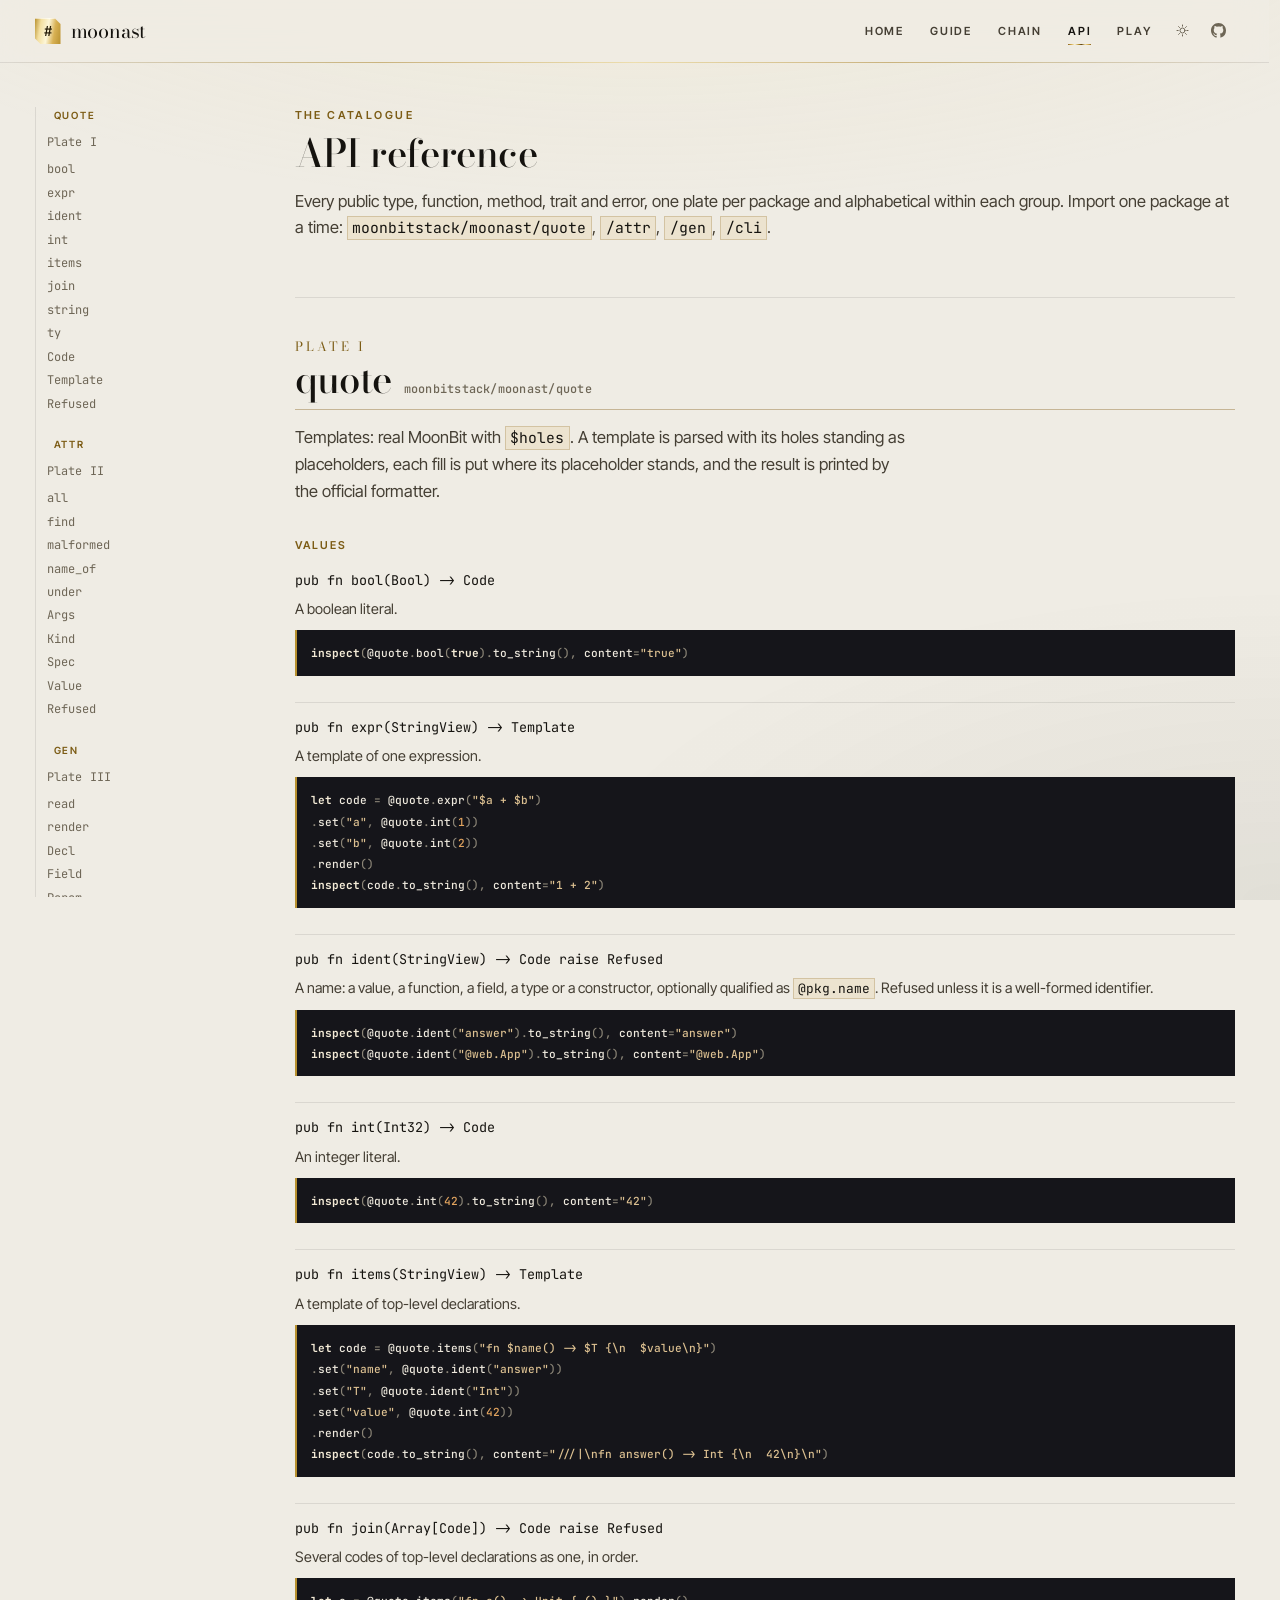
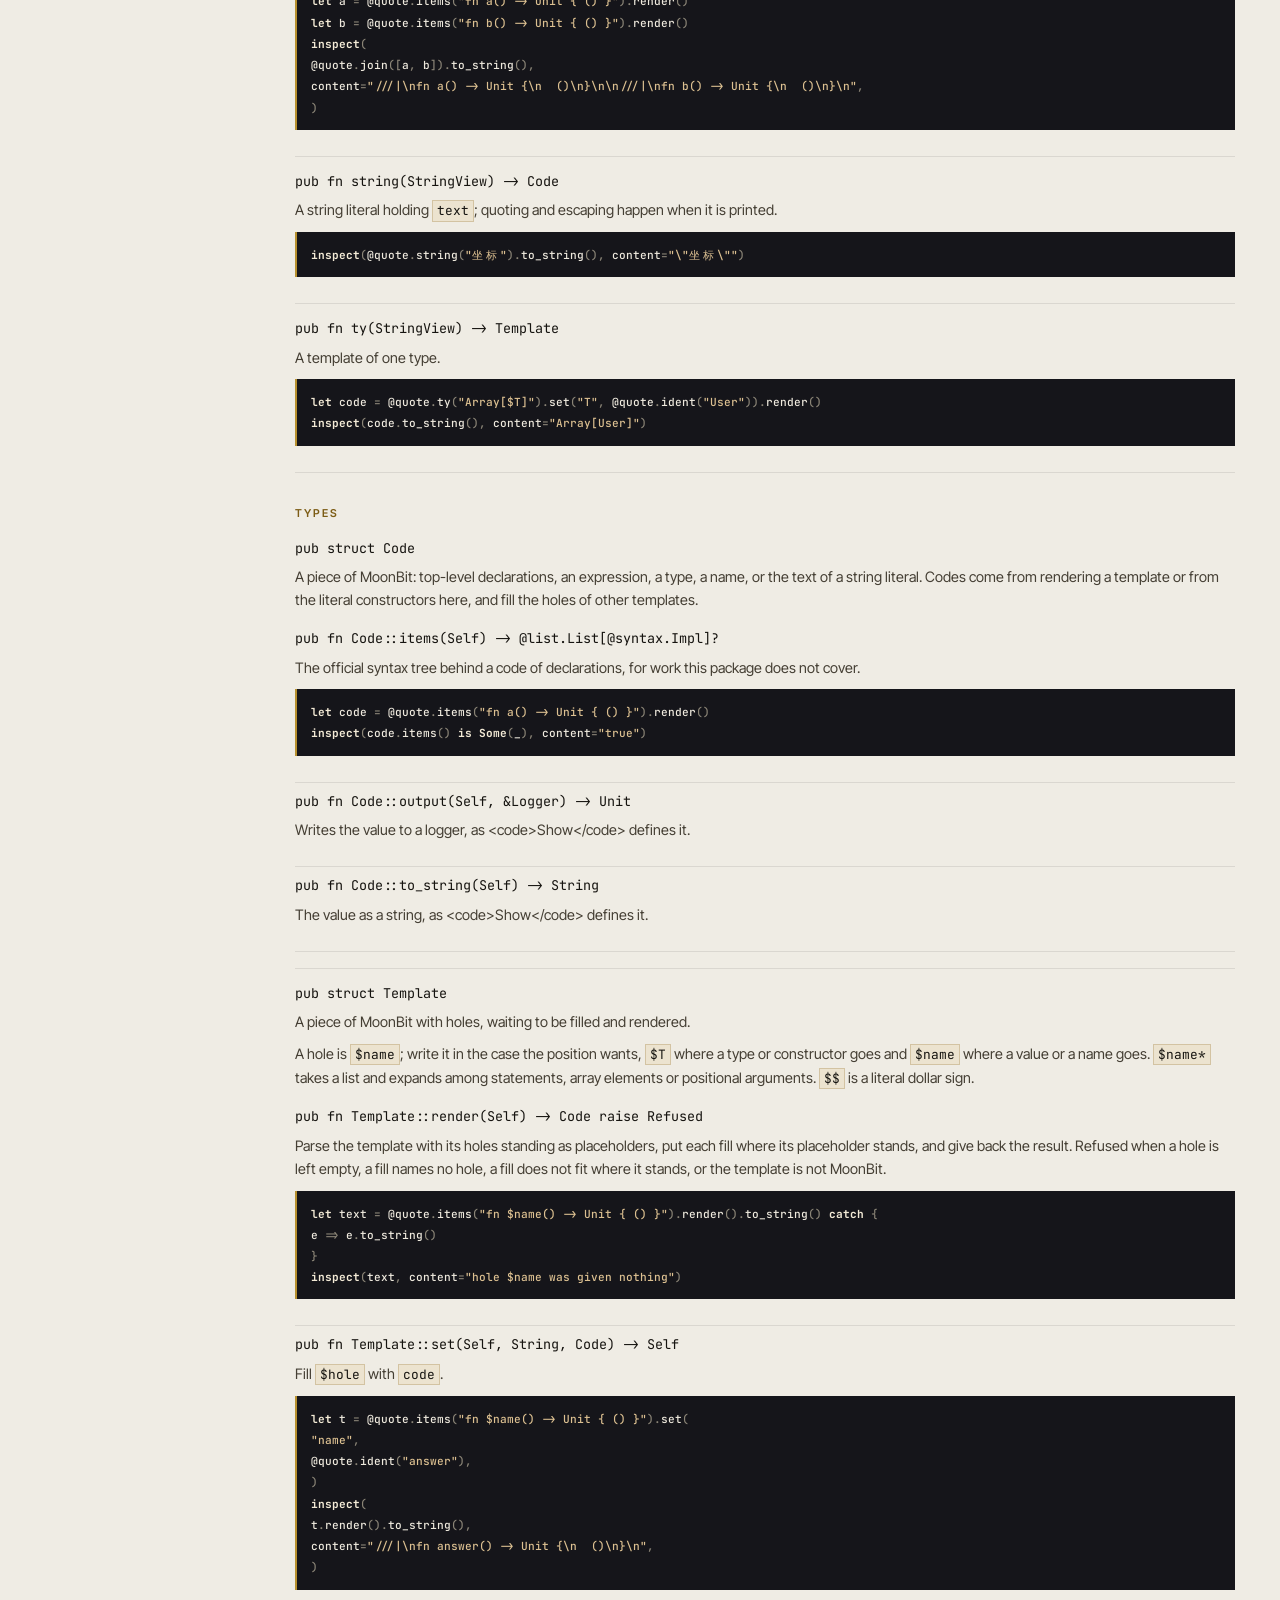
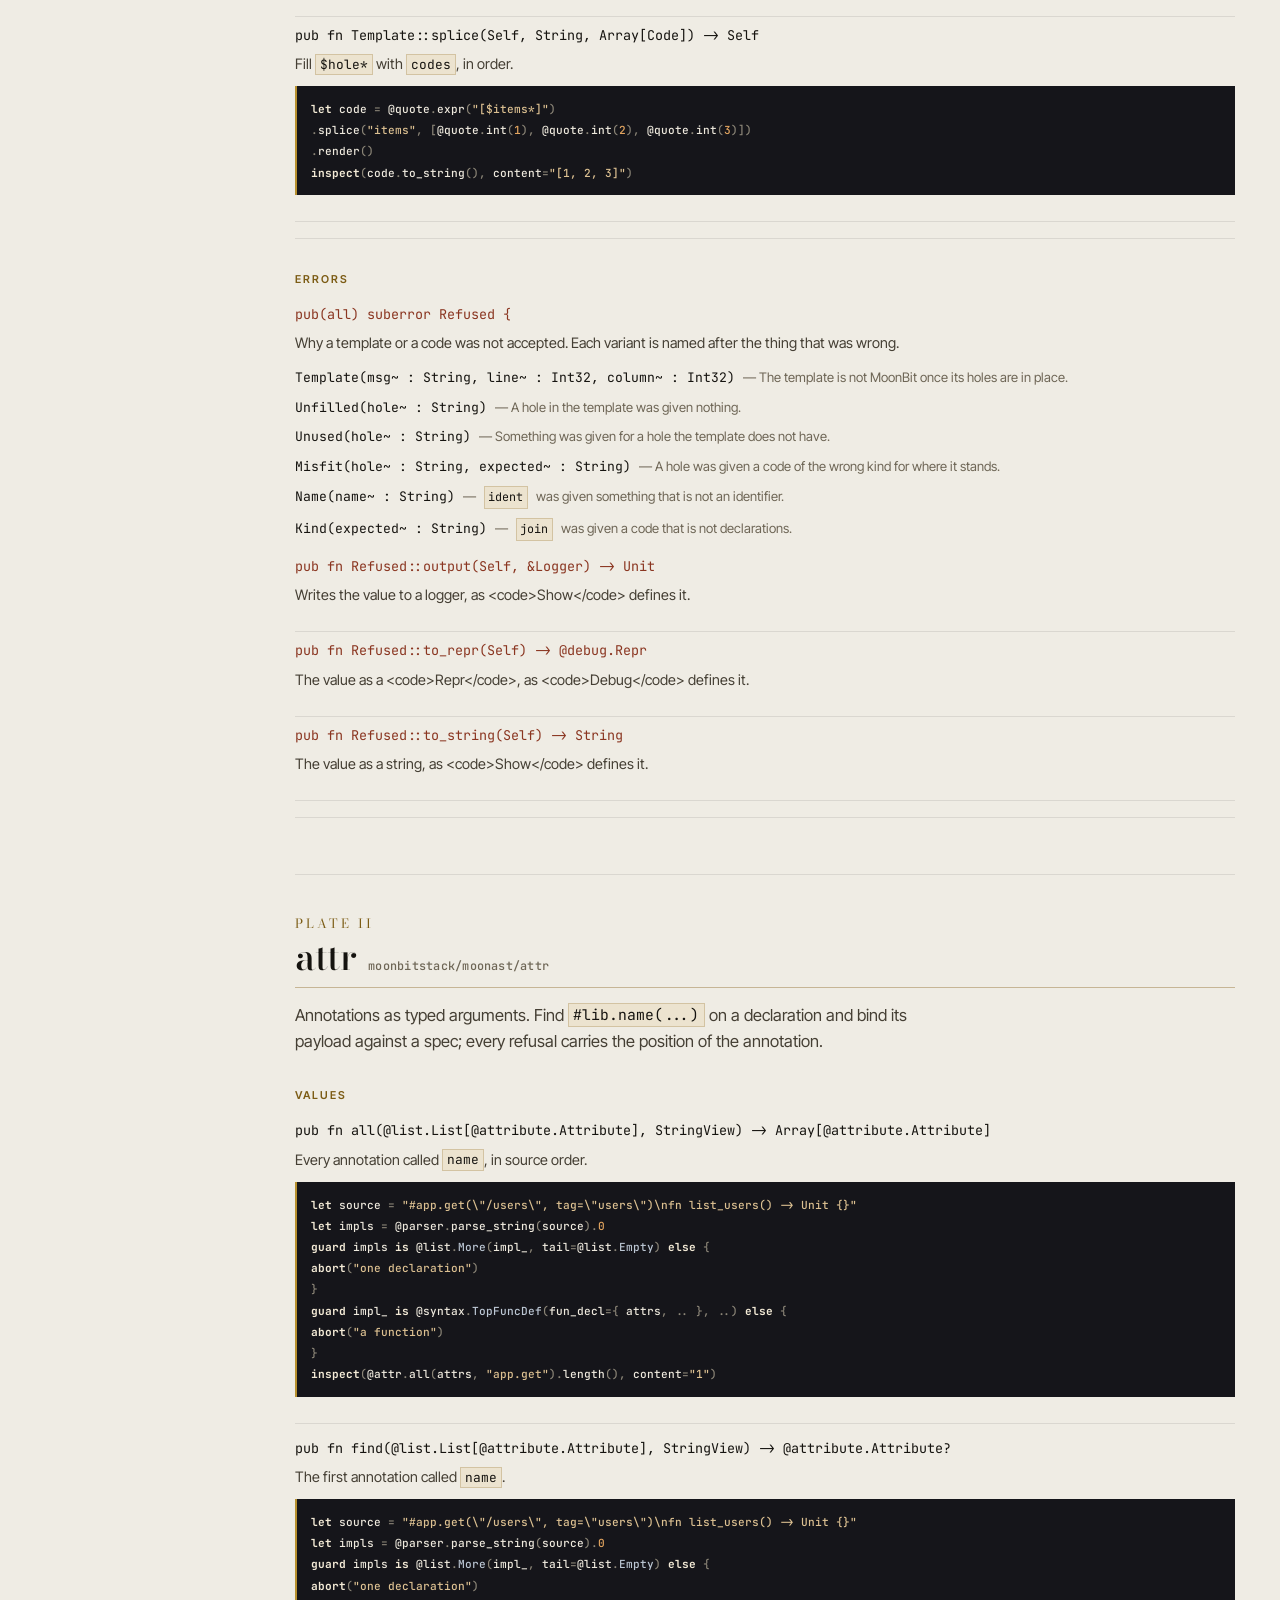
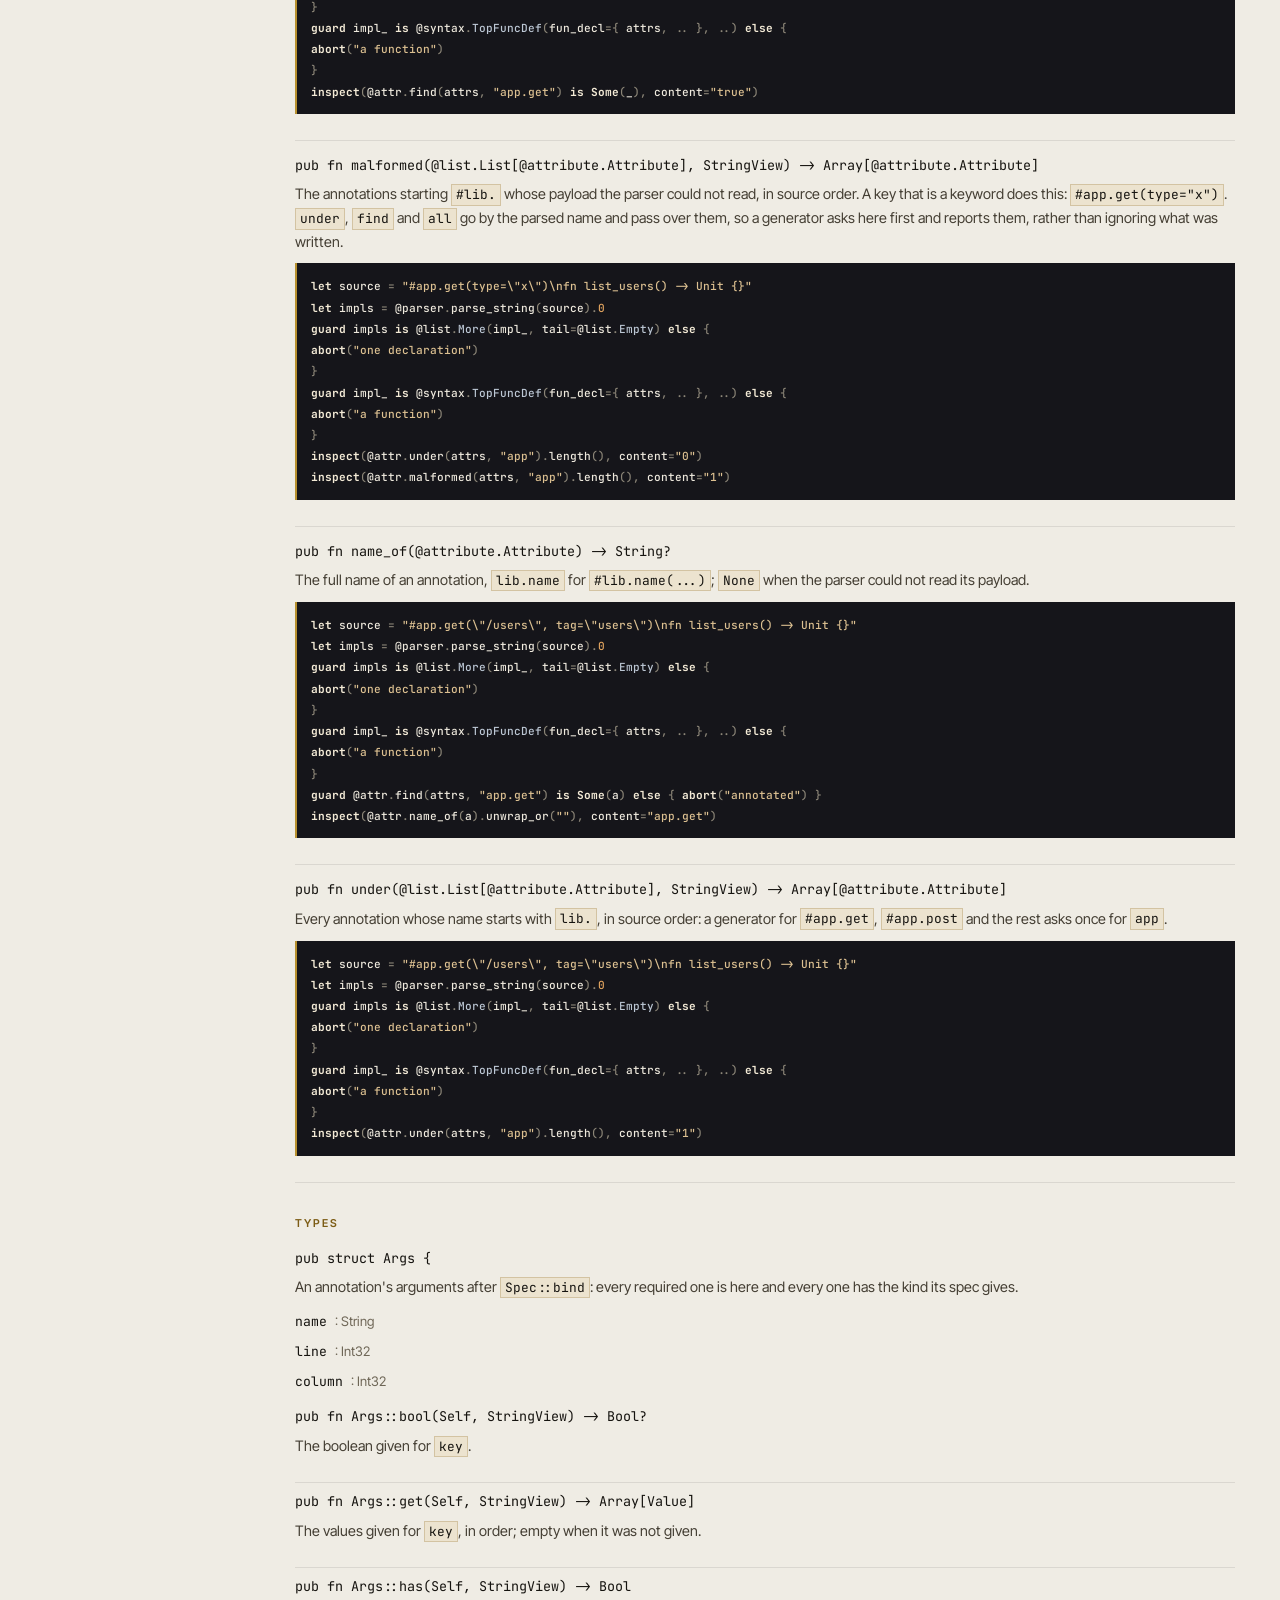
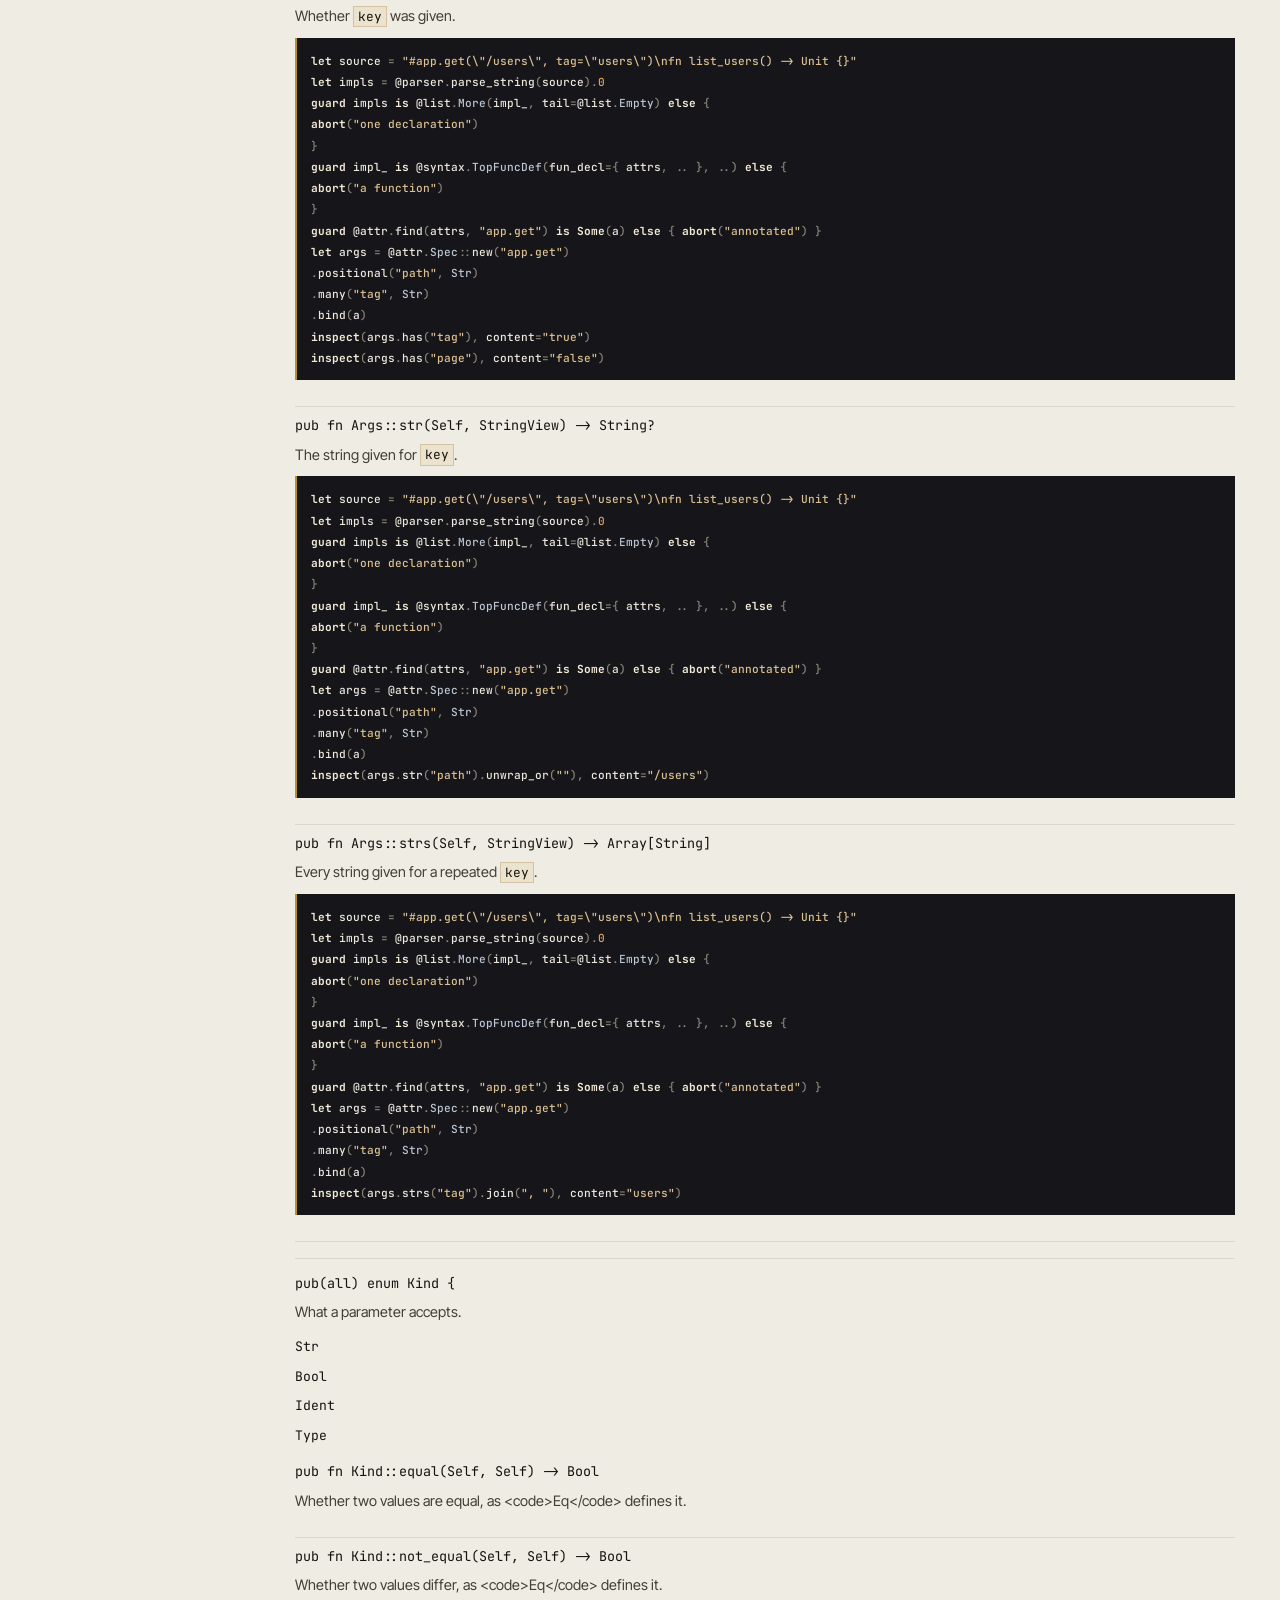
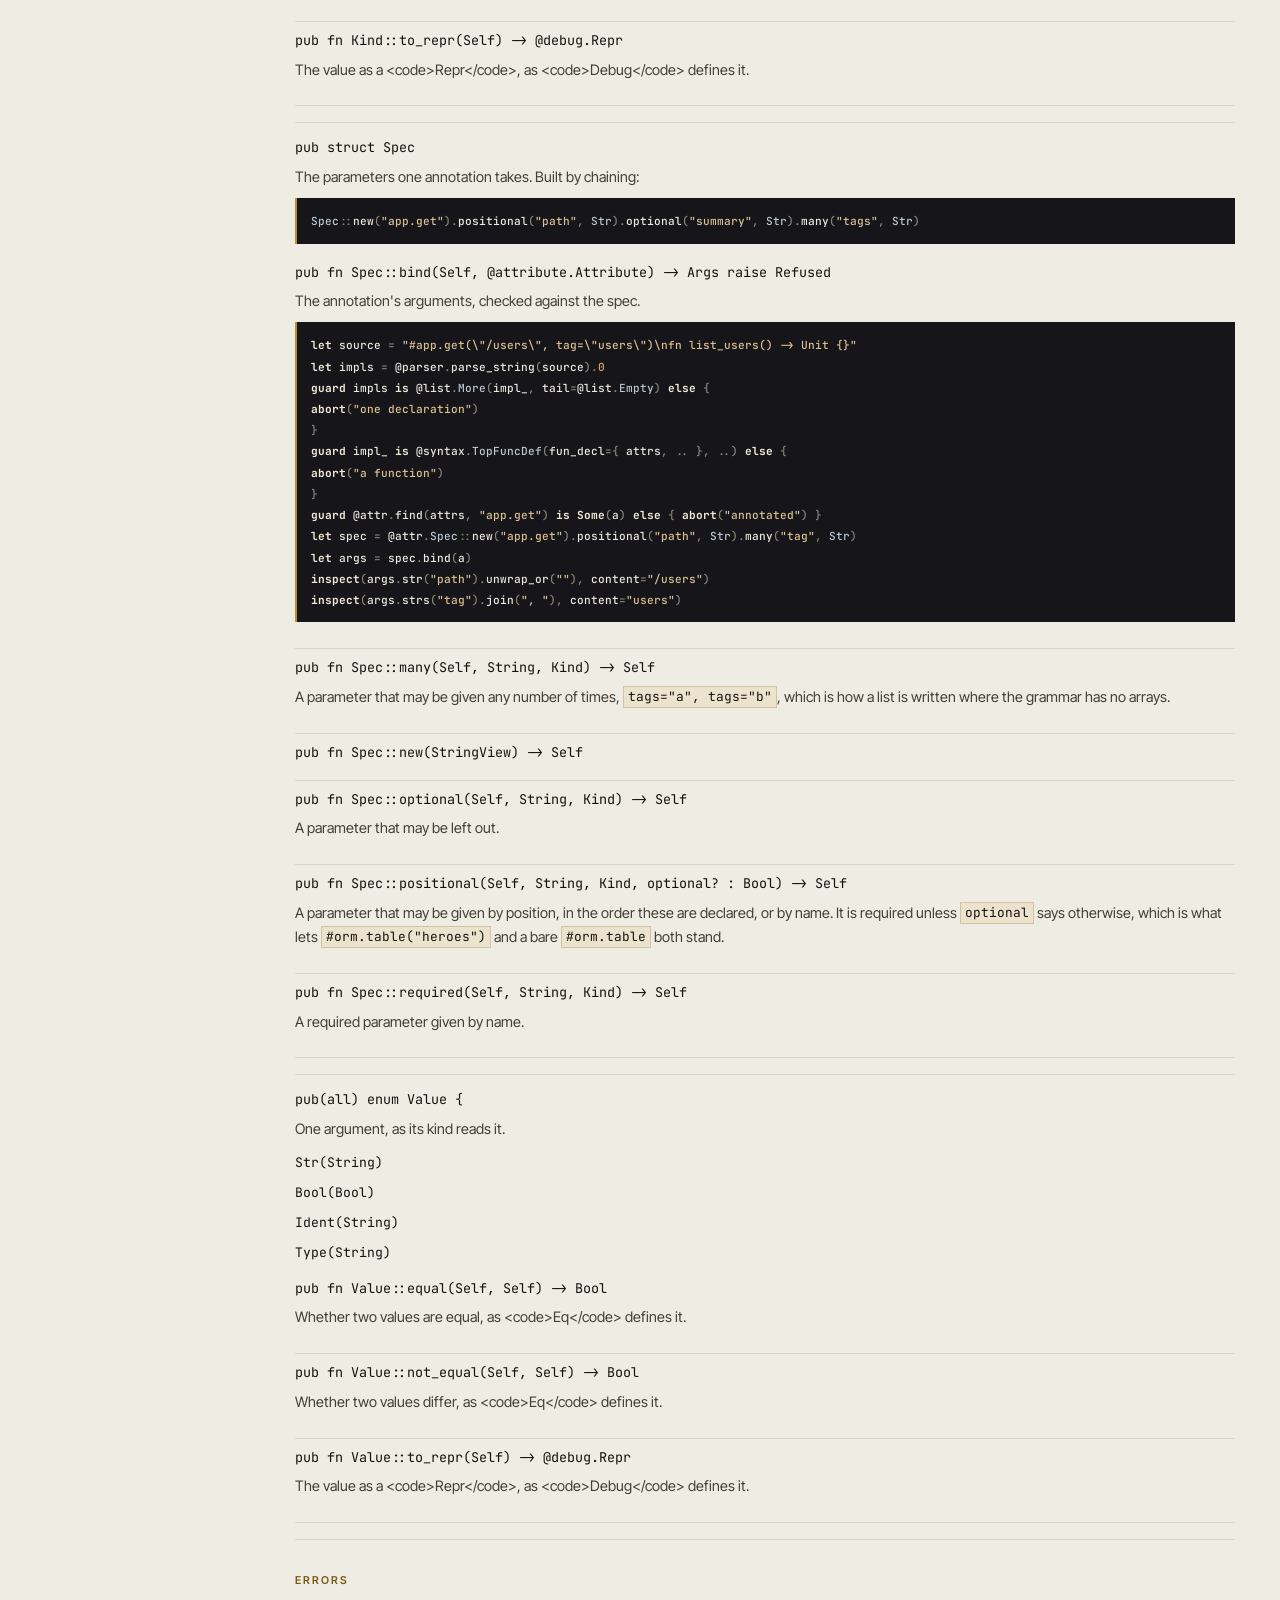
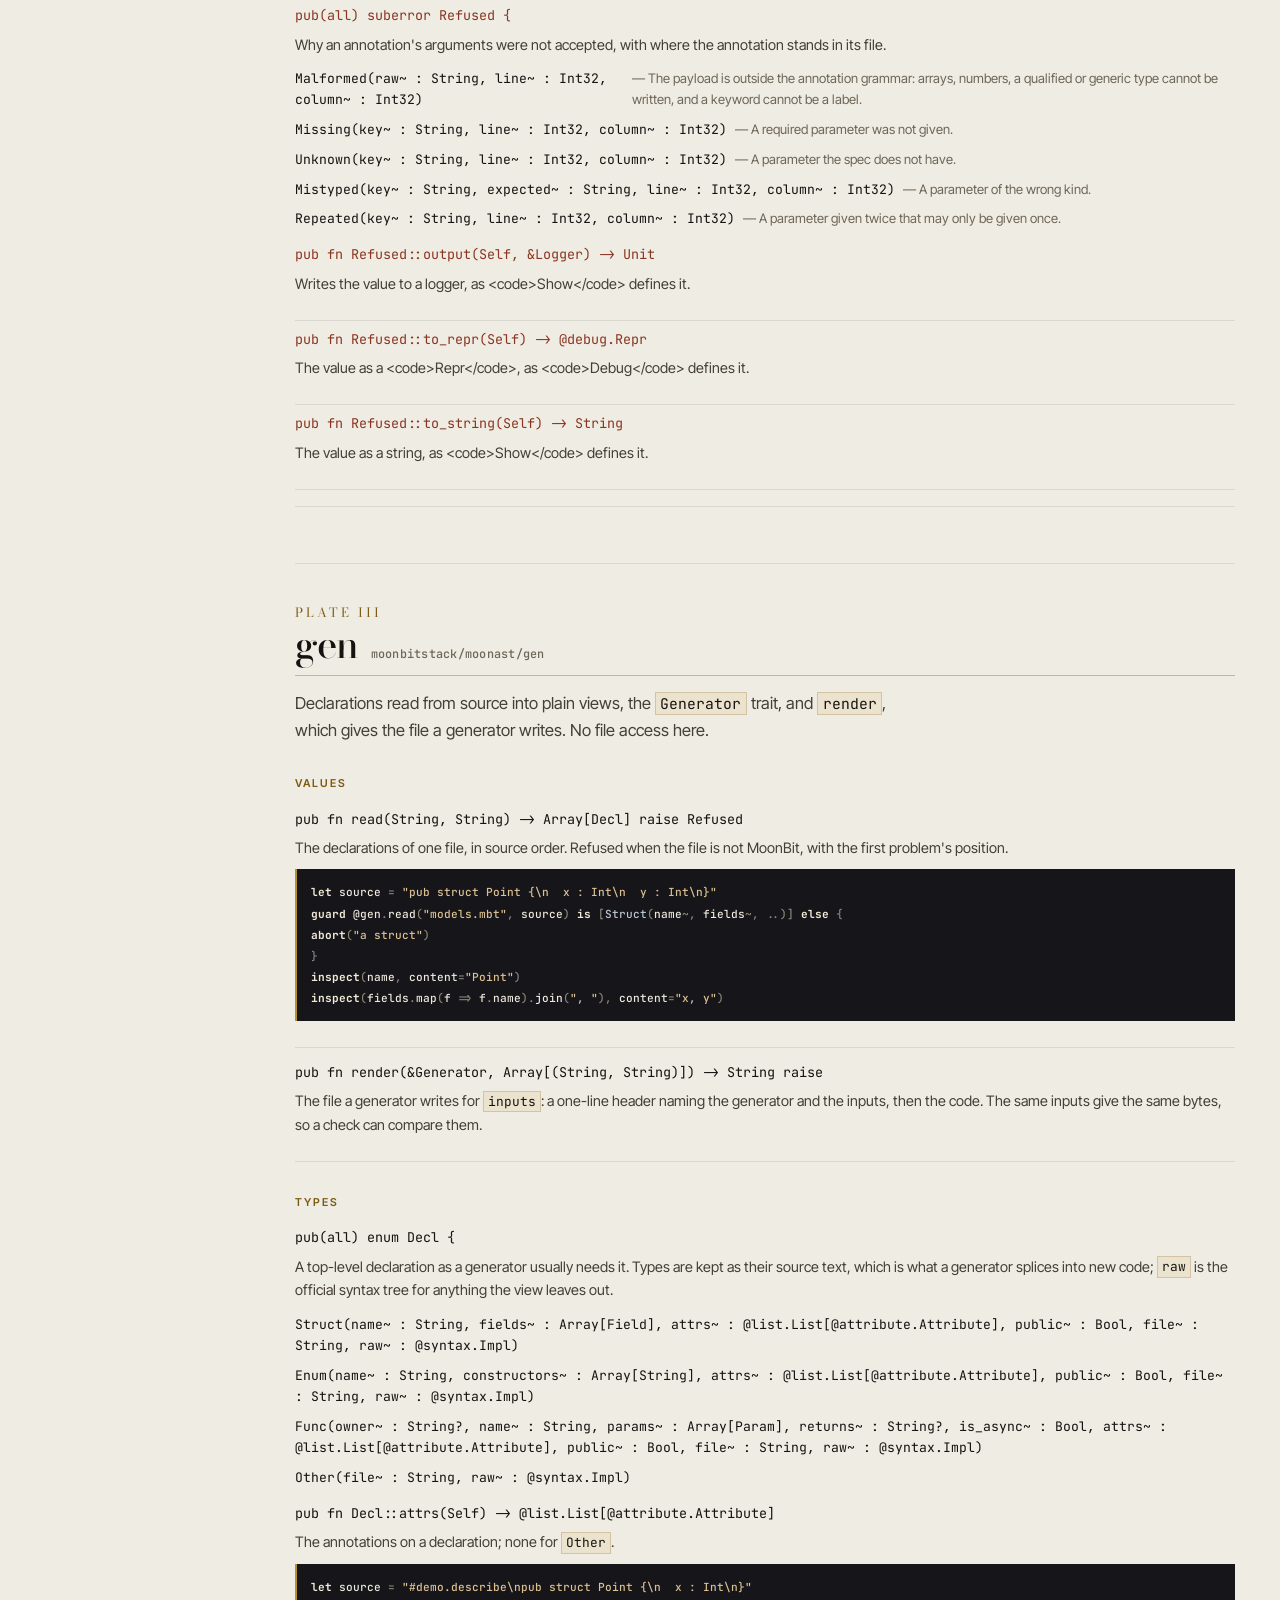
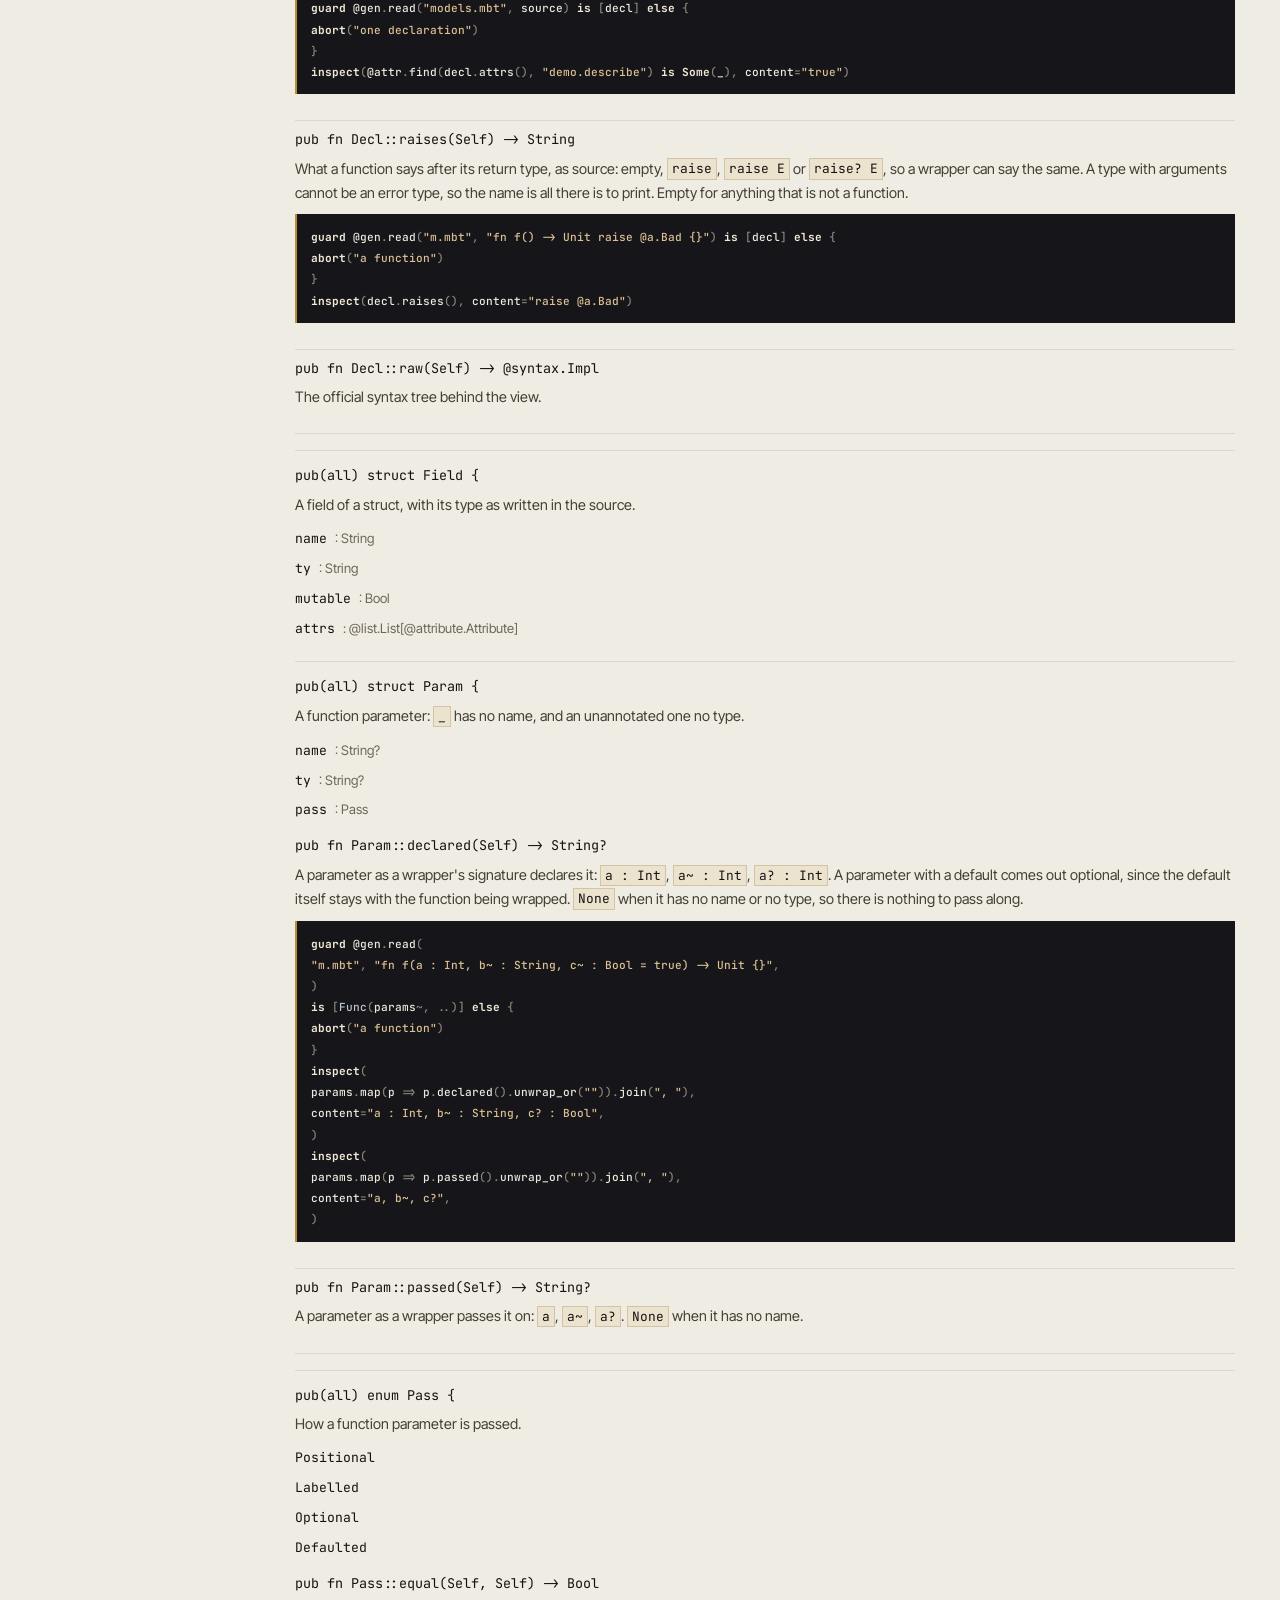
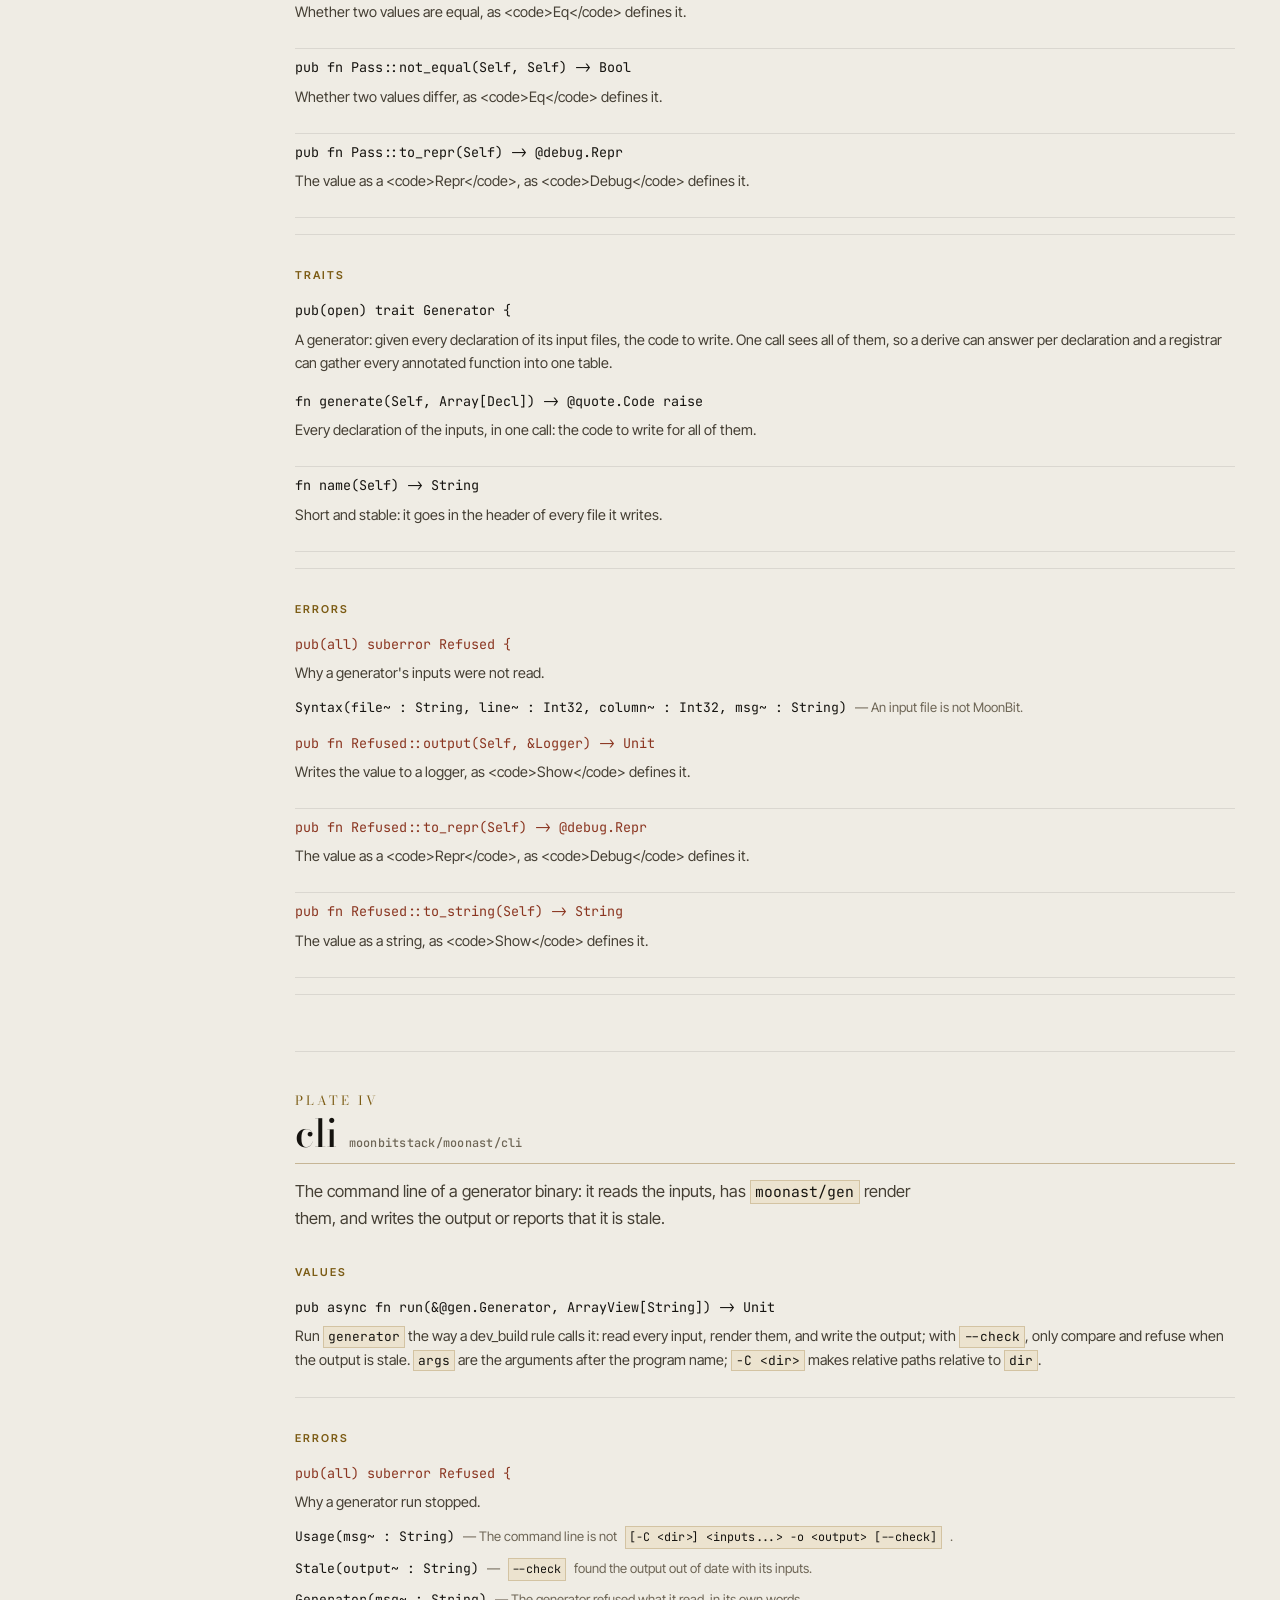
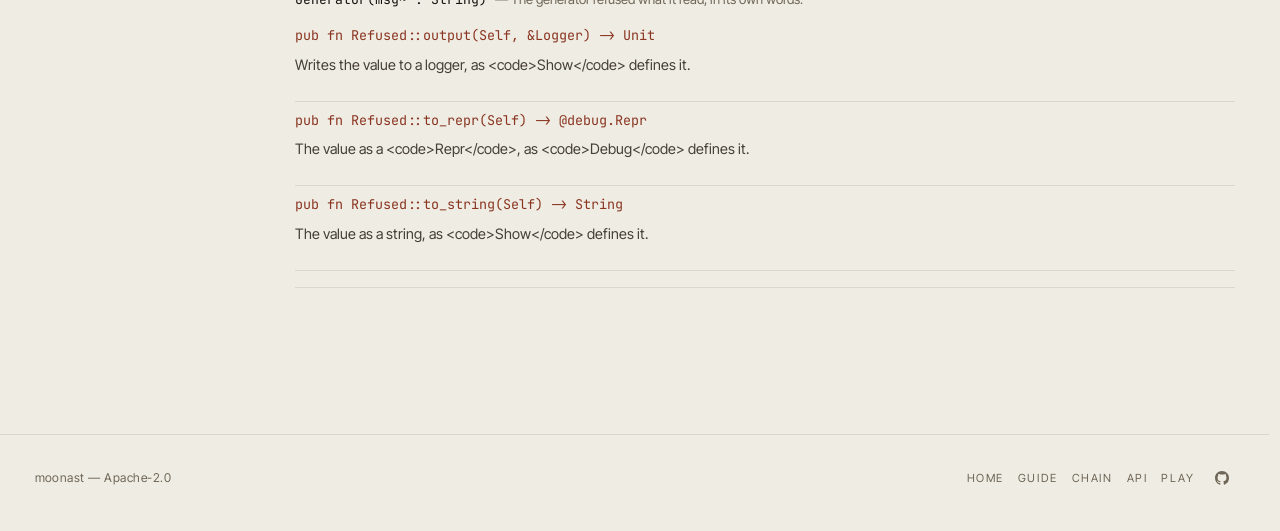
==== commit b06f0fbb: "chore(moonast): moonast 0.2.6, with its dependencies at their latest. Signed-off-by: Leo Cheng (heke" ====
--- a/docs/api.html
+++ b/docs/api.html
@@ -10,6 +10,7 @@
 <link rel="preconnect" href="https://fonts.gstatic.com" crossorigin>
 <link href="https://fonts.googleapis.com/css2?family=Bodoni+Moda:ital,opsz,wght@0,6..96,400..700;1,6..96,400&family=Inter+Tight:wght@400;500;600&family=JetBrains+Mono:wght@400;500;700&display=swap" rel="stylesheet">
 <link rel="stylesheet" href="site.css">
+<script type="module" src="scrollbar.js"></script>
 </head>
 <body>
 <a class="skip" href="#main">Skip to content</a>
@@ -54,6 +55,7 @@
 <a class="pkg-link" href="#pkg-attr">Plate II</a>
 <a class="sub" href="#attr.all">all</a>
 <a class="sub" href="#attr.find">find</a>
+<a class="sub" href="#attr.malformed">malformed</a>
 <a class="sub" href="#attr.name_of">name_of</a>
 <a class="sub" href="#attr.under">under</a>
 <a class="sub" href="#attr.Args">Args</a>
@@ -260,6 +262,20 @@
 }
 inspect(@attr.find(attrs, &quot;app.get&quot;) is Some(_), content=&quot;true&quot;)</code></pre></div>
 </div>
+<div class="entry kind-value" id="attr.malformed">
+<div class="sig">pub fn malformed(@list.List[@attribute.Attribute], StringView) -&gt; Array[@attribute.Attribute] <a class="anchor" href="#attr.malformed" aria-label="Link to malformed">#</a></div>
+<div class="desc"><p>The annotations starting <code>#lib.</code> whose payload the parser could not read, in source order. A key that is a keyword does this: <code>#app.get(type=&quot;x&quot;)</code>. <code>under</code>, <code>find</code> and <code>all</code> go by the parsed name and pass over them, so a generator asks here first and reports them, rather than ignoring what was written.</p>
+<pre data-lang="moonbit"><code>let source = &quot;#app.get(type=\&quot;x\&quot;)\nfn list_users() -&gt; Unit {}&quot;
+let impls = @parser.parse_string(source).0
+guard impls is @list.More(impl_, tail=@list.Empty) else {
+abort(&quot;one declaration&quot;)
+}
+guard impl_ is @syntax.TopFuncDef(fun_decl={ attrs, .. }, ..) else {
+abort(&quot;a function&quot;)
+}
+inspect(@attr.under(attrs, &quot;app&quot;).length(), content=&quot;0&quot;)
+inspect(@attr.malformed(attrs, &quot;app&quot;).length(), content=&quot;1&quot;)</code></pre></div>
+</div>
 <div class="entry kind-value" id="attr.name_of">
 <div class="sig">pub fn name_of(@attribute.Attribute) -&gt; String? <a class="anchor" href="#attr.name_of" aria-label="Link to name_of">#</a></div>
 <div class="desc"><p>The full name of an annotation, <code>lib.name</code> for <code>#lib.name(...)</code>; <code>None</code> when the parser could not read its payload.</p>
@@ -415,8 +431,8 @@
 <div class="desc"><p>A parameter that may be left out.</p></div>
 </div>
 <div class="entry kind-value nested" id="attr.Spec.positional">
-<div class="sig">pub fn Spec::positional(Self, String, Kind) -&gt; Self <a class="anchor" href="#attr.Spec.positional" aria-label="Link to Spec::positional">#</a></div>
-<div class="desc"><p>A required parameter that may be given by position, in the order these are declared, or by name.</p></div>
+<div class="sig">pub fn Spec::positional(Self, String, Kind, optional? : Bool) -&gt; Self <a class="anchor" href="#attr.Spec.positional" aria-label="Link to Spec::positional">#</a></div>
+<div class="desc"><p>A parameter that may be given by position, in the order these are declared, or by name. It is required unless <code>optional</code> says otherwise, which is what lets <code>#orm.table(&quot;heroes&quot;)</code> and a bare <code>#orm.table</code> both stand.</p></div>
 </div>
 <div class="entry kind-value nested" id="attr.Spec.required">
 <div class="sig">pub fn Spec::required(Self, String, Kind) -&gt; Self <a class="anchor" href="#attr.Spec.required" aria-label="Link to Spec::required">#</a></div>
@@ -509,6 +525,14 @@
 }
 inspect(@attr.find(decl.attrs(), &quot;demo.describe&quot;) is Some(_), content=&quot;true&quot;)</code></pre></div>
 </div>
+<div class="entry kind-value nested" id="gen.Decl.raises">
+<div class="sig">pub fn Decl::raises(Self) -&gt; String <a class="anchor" href="#gen.Decl.raises" aria-label="Link to Decl::raises">#</a></div>
+<div class="desc"><p>What a function says after its return type, as source: empty, <code>raise</code>, <code>raise E</code> or <code>raise? E</code>, so a wrapper can say the same. A type with arguments cannot be an error type, so the name is all there is to print. Empty for anything that is not a function.</p>
+<pre data-lang="moonbit"><code>guard @gen.read(&quot;m.mbt&quot;, &quot;fn f() -&gt; Unit raise @a.Bad {}&quot;) is [decl] else {
+abort(&quot;a function&quot;)
+}
+inspect(decl.raises(), content=&quot;raise @a.Bad&quot;)</code></pre></div>
+</div>
 <div class="entry kind-value nested" id="gen.Decl.raw">
 <div class="sig">pub fn Decl::raw(Self) -&gt; @syntax.Impl <a class="anchor" href="#gen.Decl.raw" aria-label="Link to Decl::raw">#</a></div>
 <div class="desc"><p>The official syntax tree behind the view.</p></div>
@@ -532,6 +556,28 @@
 <li><span class="pname">ty</span> : String?</li>
 <li><span class="pname">pass</span> : Pass</li>
 </ul>
+<div class="entry kind-value nested" id="gen.Param.declared">
+<div class="sig">pub fn Param::declared(Self) -&gt; String? <a class="anchor" href="#gen.Param.declared" aria-label="Link to Param::declared">#</a></div>
+<div class="desc"><p>A parameter as a wrapper&#x27;s signature declares it: <code>a : Int</code>, <code>a~ : Int</code>, <code>a? : Int</code>. A parameter with a default comes out optional, since the default itself stays with the function being wrapped. <code>None</code> when it has no name or no type, so there is nothing to pass along.</p>
+<pre data-lang="moonbit"><code>guard @gen.read(
+&quot;m.mbt&quot;, &quot;fn f(a : Int, b~ : String, c~ : Bool = true) -&gt; Unit {}&quot;,
+)
+is [Func(params~, ..)] else {
+abort(&quot;a function&quot;)
+}
+inspect(
+params.map(p =&gt; p.declared().unwrap_or(&quot;&quot;)).join(&quot;, &quot;),
+content=&quot;a : Int, b~ : String, c? : Bool&quot;,
+)
+inspect(
+params.map(p =&gt; p.passed().unwrap_or(&quot;&quot;)).join(&quot;, &quot;),
+content=&quot;a, b~, c?&quot;,
+)</code></pre></div>
+</div>
+<div class="entry kind-value nested" id="gen.Param.passed">
+<div class="sig">pub fn Param::passed(Self) -&gt; String? <a class="anchor" href="#gen.Param.passed" aria-label="Link to Param::passed">#</a></div>
+<div class="desc"><p>A parameter as a wrapper passes it on: <code>a</code>, <code>a~</code>, <code>a?</code>. <code>None</code> when it has no name.</p></div>
+</div>
 </div>
 <div class="entry kind-type" id="gen.Pass">
 <div class="sig">pub(all) enum Pass { <a class="anchor" href="#gen.Pass" aria-label="Link to Pass">#</a></div>
@@ -607,6 +653,7 @@
 <ul class="params">
 <li><span class="pname">Usage(msg~ : String)</span> — The command line is not <code>[-C &lt;dir&gt;] &lt;inputs...&gt; -o &lt;output&gt; [--check]</code>.</li>
 <li><span class="pname">Stale(output~ : String)</span> — <code>--check</code> found the output out of date with its inputs.</li>
+<li><span class="pname">Generator(msg~ : String)</span> — The generator refused what it read, in its own words.</li>
 </ul>
 <div class="entry kind-value nested" id="cli.Refused.output">
 <div class="sig">pub fn Refused::output(Self, &amp;Logger) -&gt; Unit <a class="anchor" href="#cli.Refused.output" aria-label="Link to Refused::output">#</a></div>
--- a/docs/site.css
+++ b/docs/site.css
@@ -317,7 +317,8 @@
   border: var(--hair) solid color-mix(in oklab, var(--gold-1) 26%, transparent);
   padding: 0.1em 0.32em;
   color: var(--ink);
-  white-space: nowrap;
+  white-space: pre-wrap;
+  overflow-wrap: anywhere;
 }
 
 /* ---------------------------------------------------------------- layout */
@@ -1613,3 +1614,18 @@
     transition-duration: 0.001ms !important;
   }
 }
+
+/* The page scroll bar shows while the page moves or under the pointer and
+   hides a moment after; it keeps its place, so nothing shifts. */
+@supports selector(::-webkit-scrollbar) {
+  html:not(.scrolling)::-webkit-scrollbar-thumb { background: transparent; border-color: transparent; box-shadow: none; }
+}
+@supports not selector(::-webkit-scrollbar) {
+  html:not(.scrolling) { scrollbar-color: transparent transparent; }
+}
+
+/* Long identifiers in running text break rather than widen the page. */
+:where(p, li, td, dd, h1, h2, h3, h4) code { white-space: pre-wrap; overflow-wrap: anywhere; }
+
+/* Grid items give way to their scrolling code and tables instead of widening the page. */
+.doc > * { min-width: 0; }
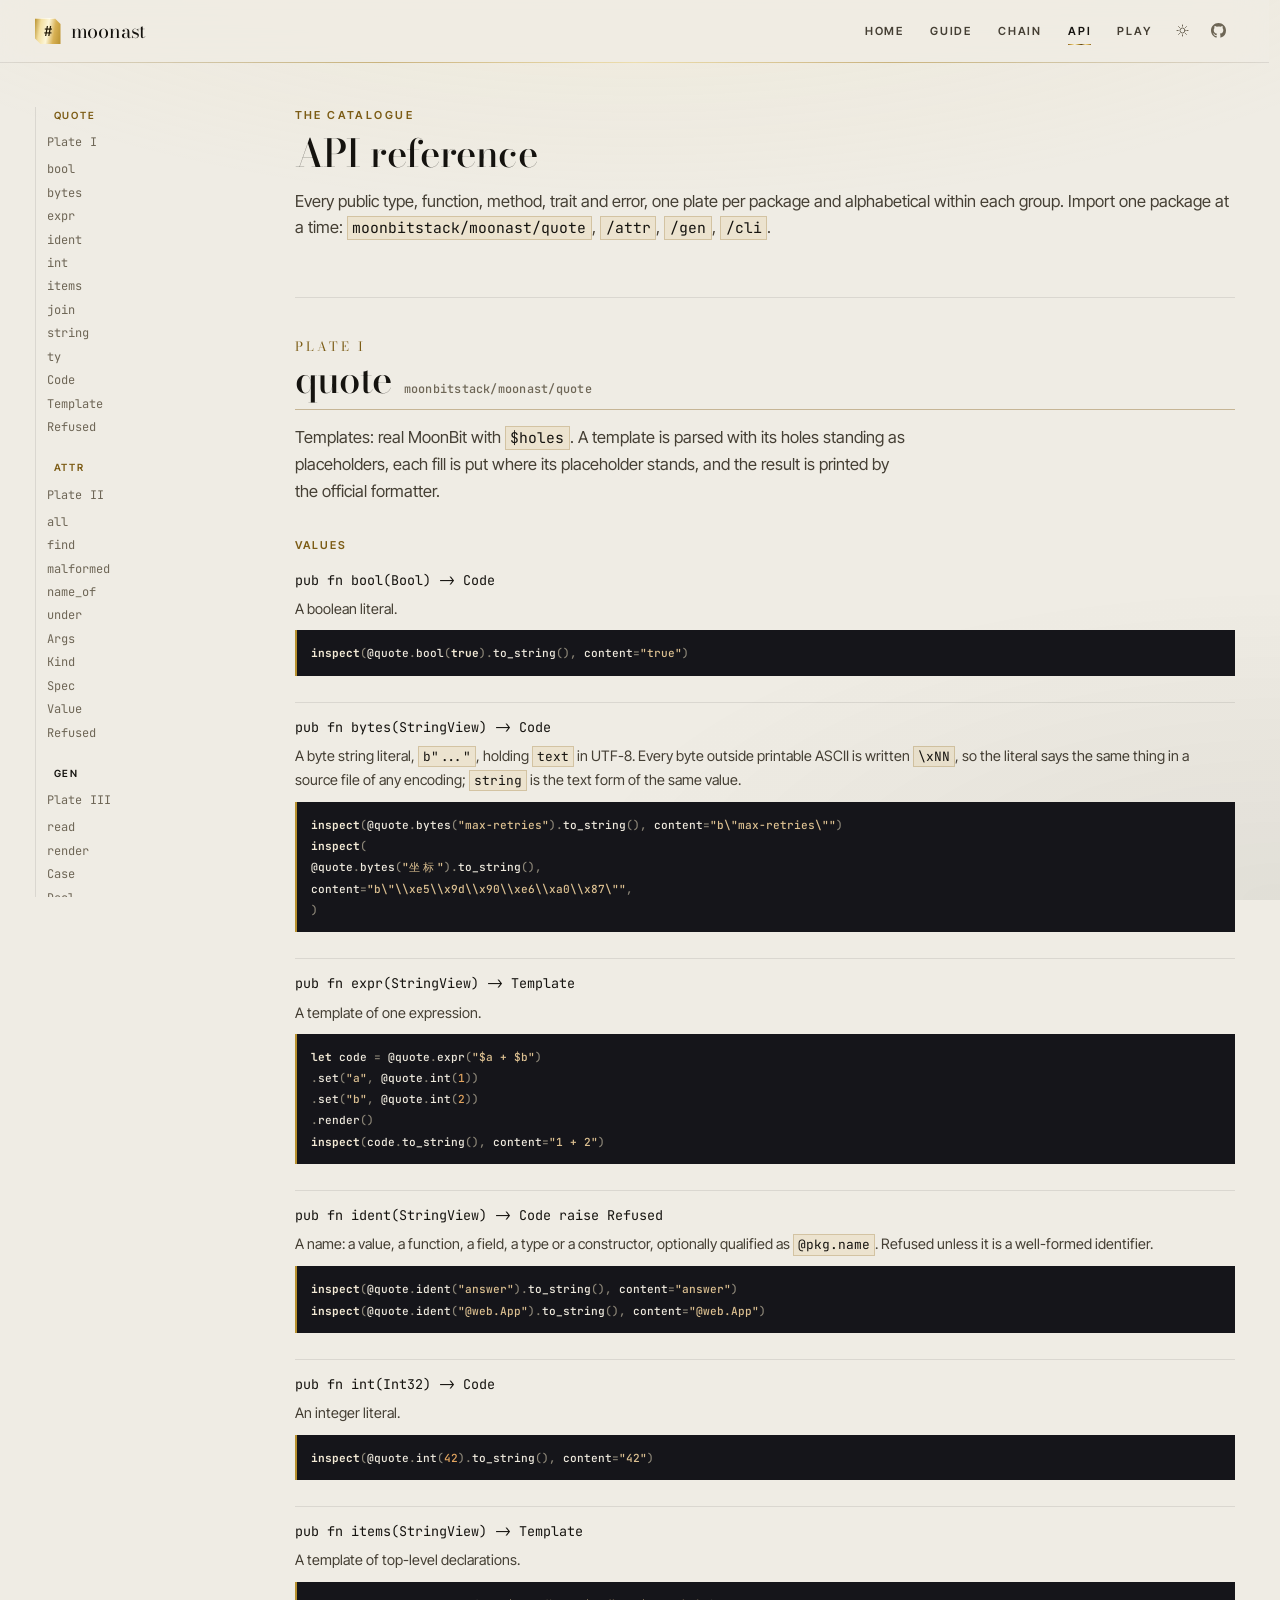
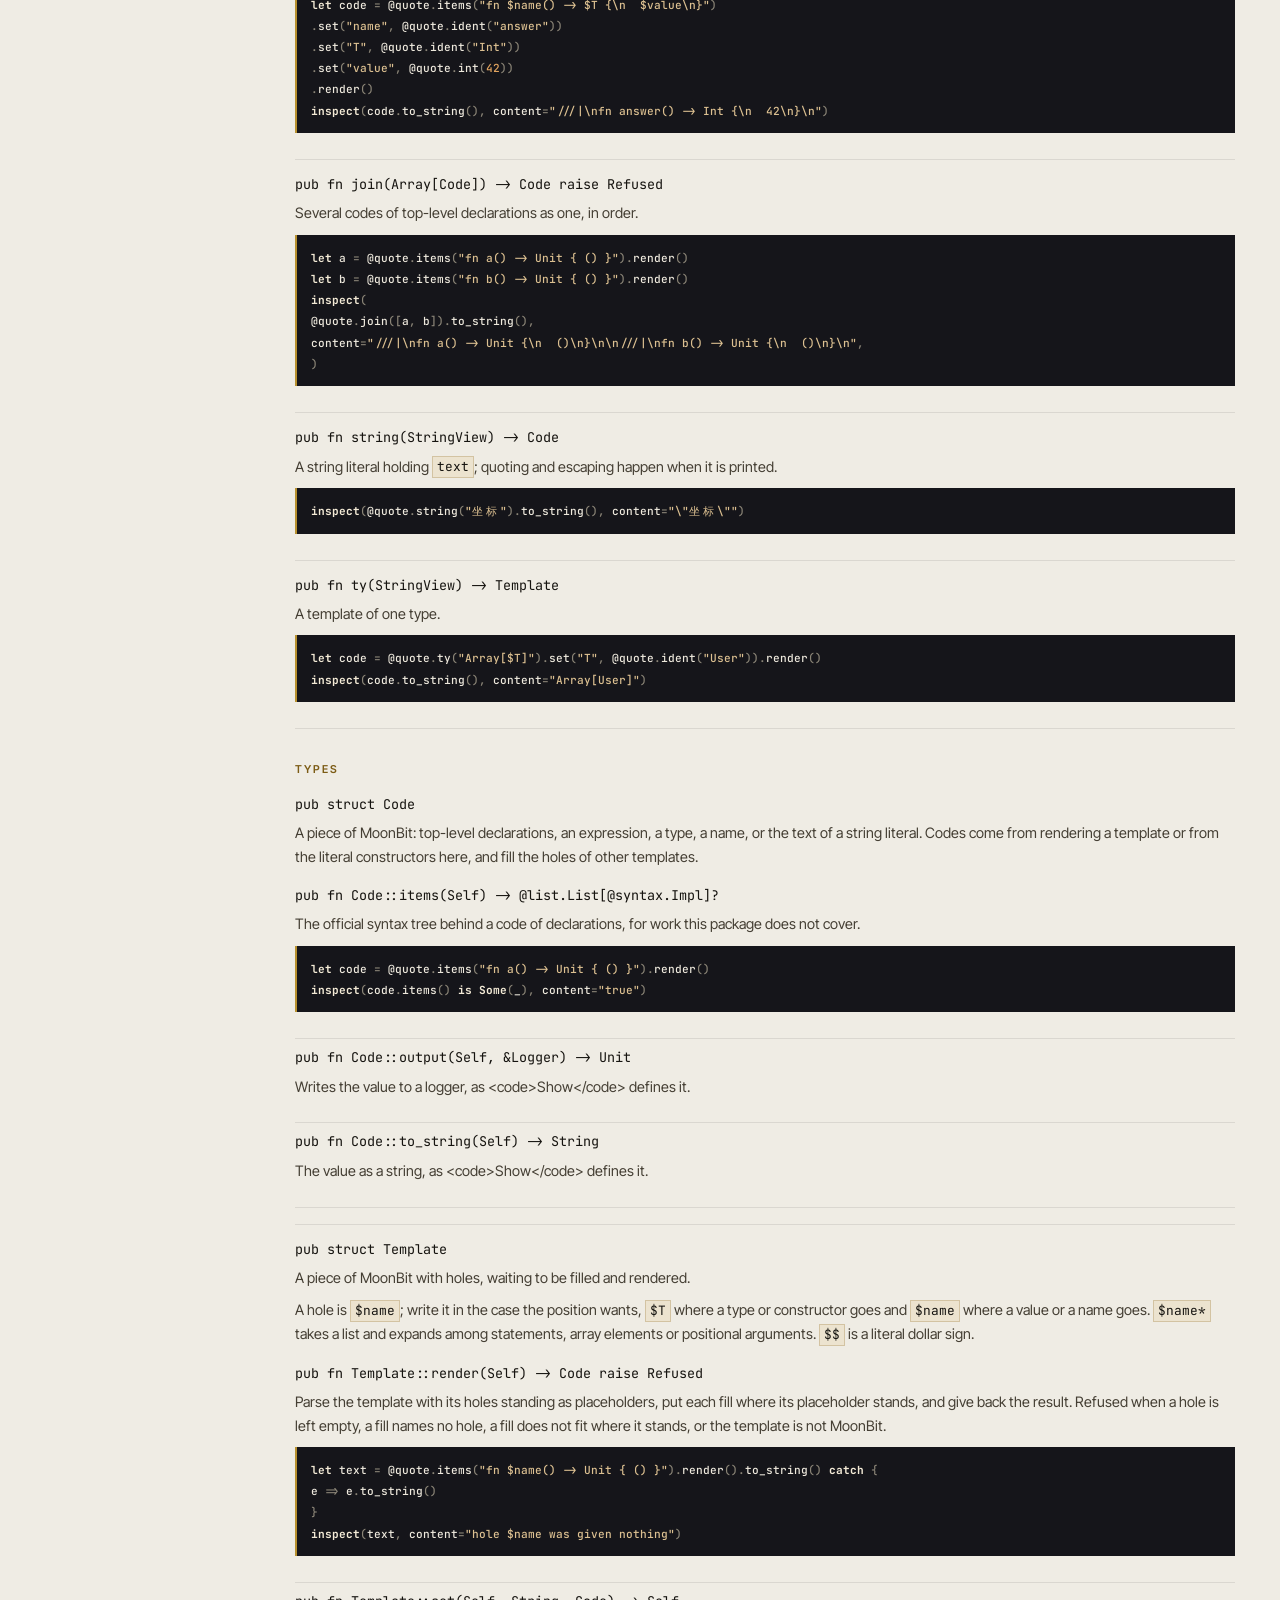
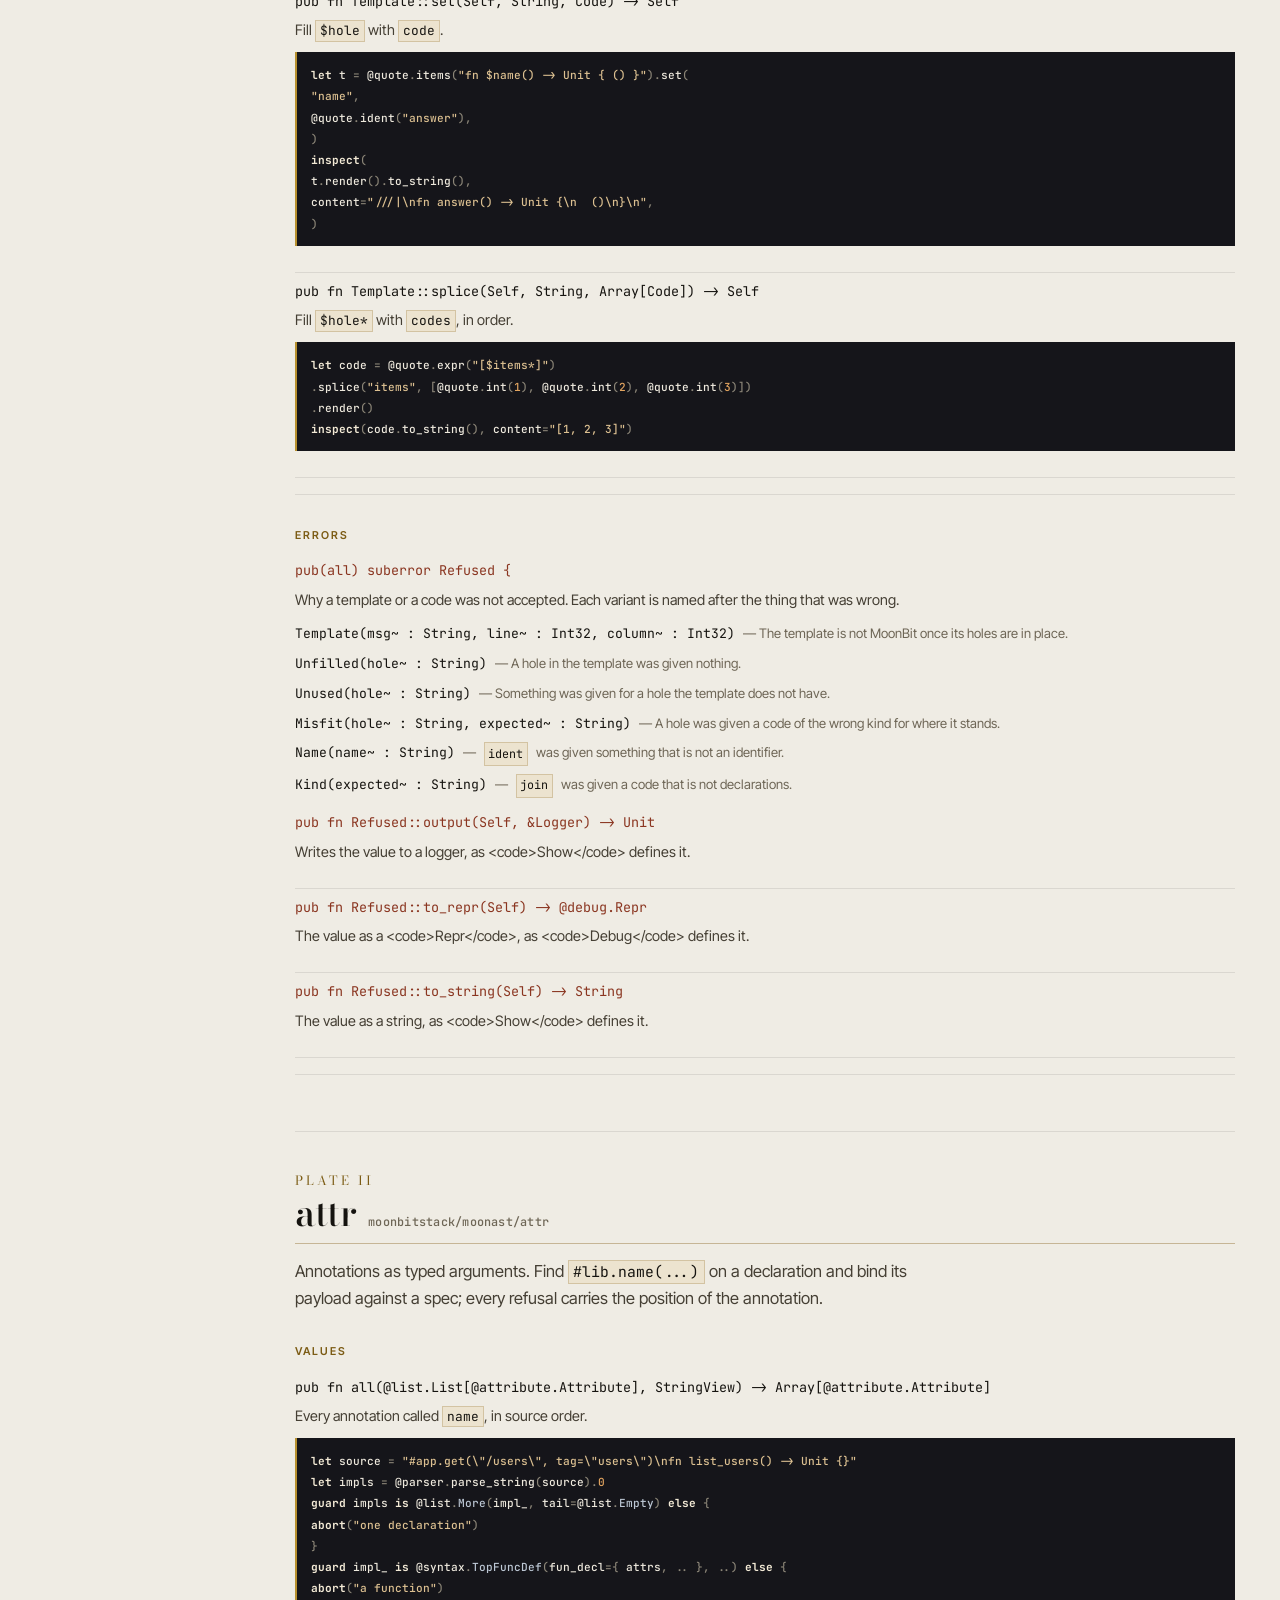
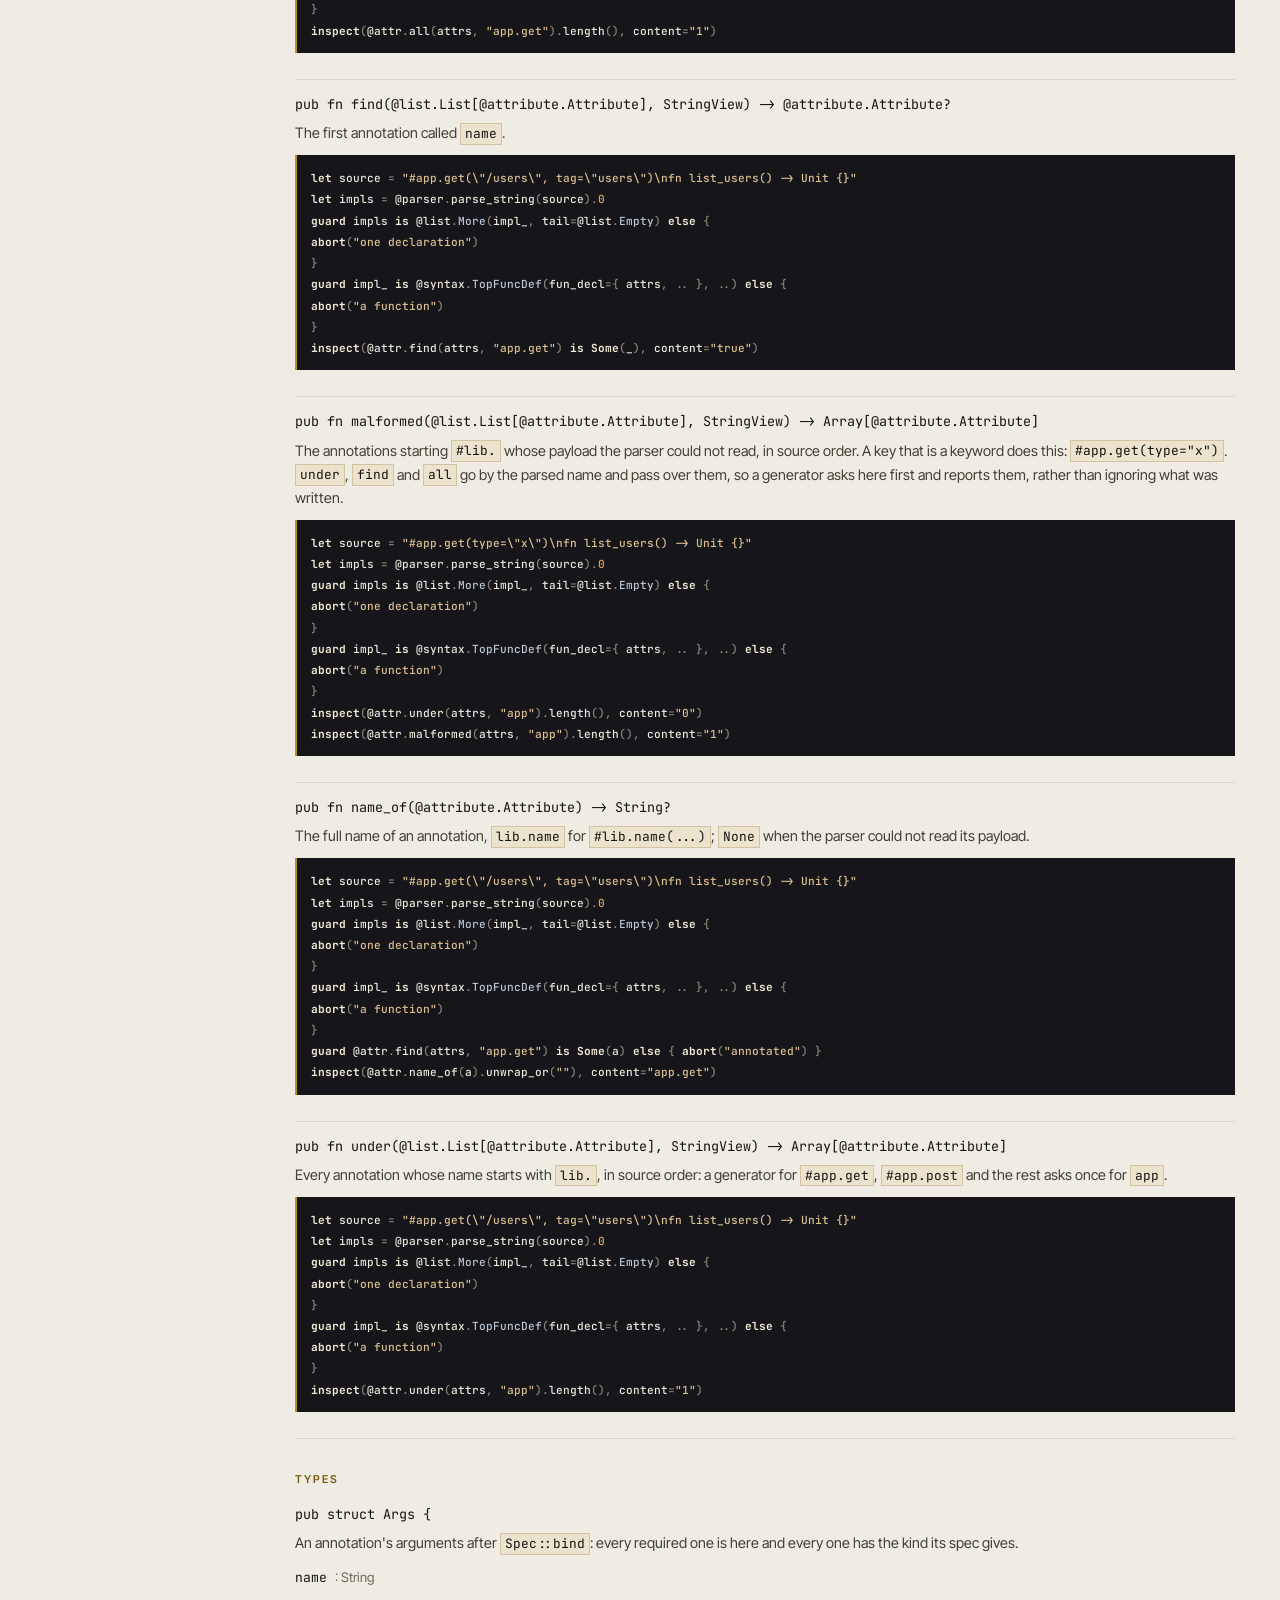
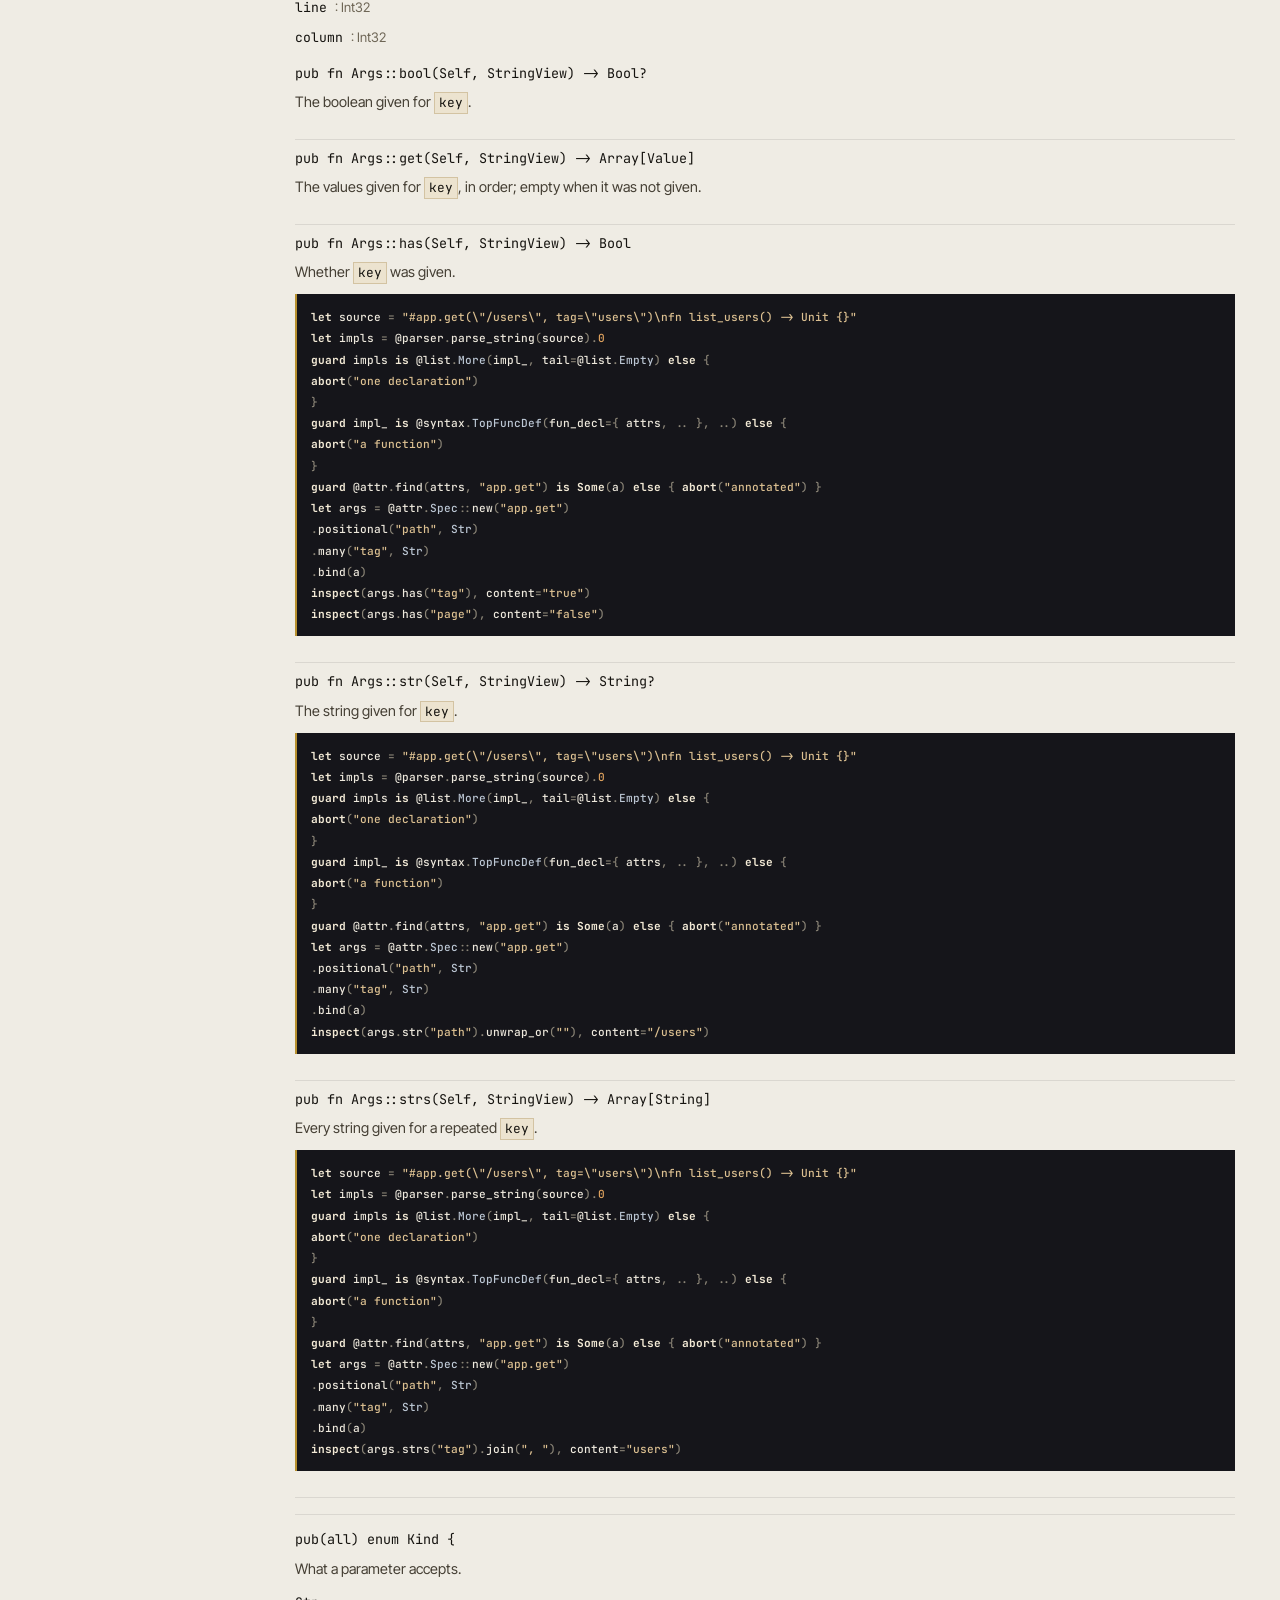
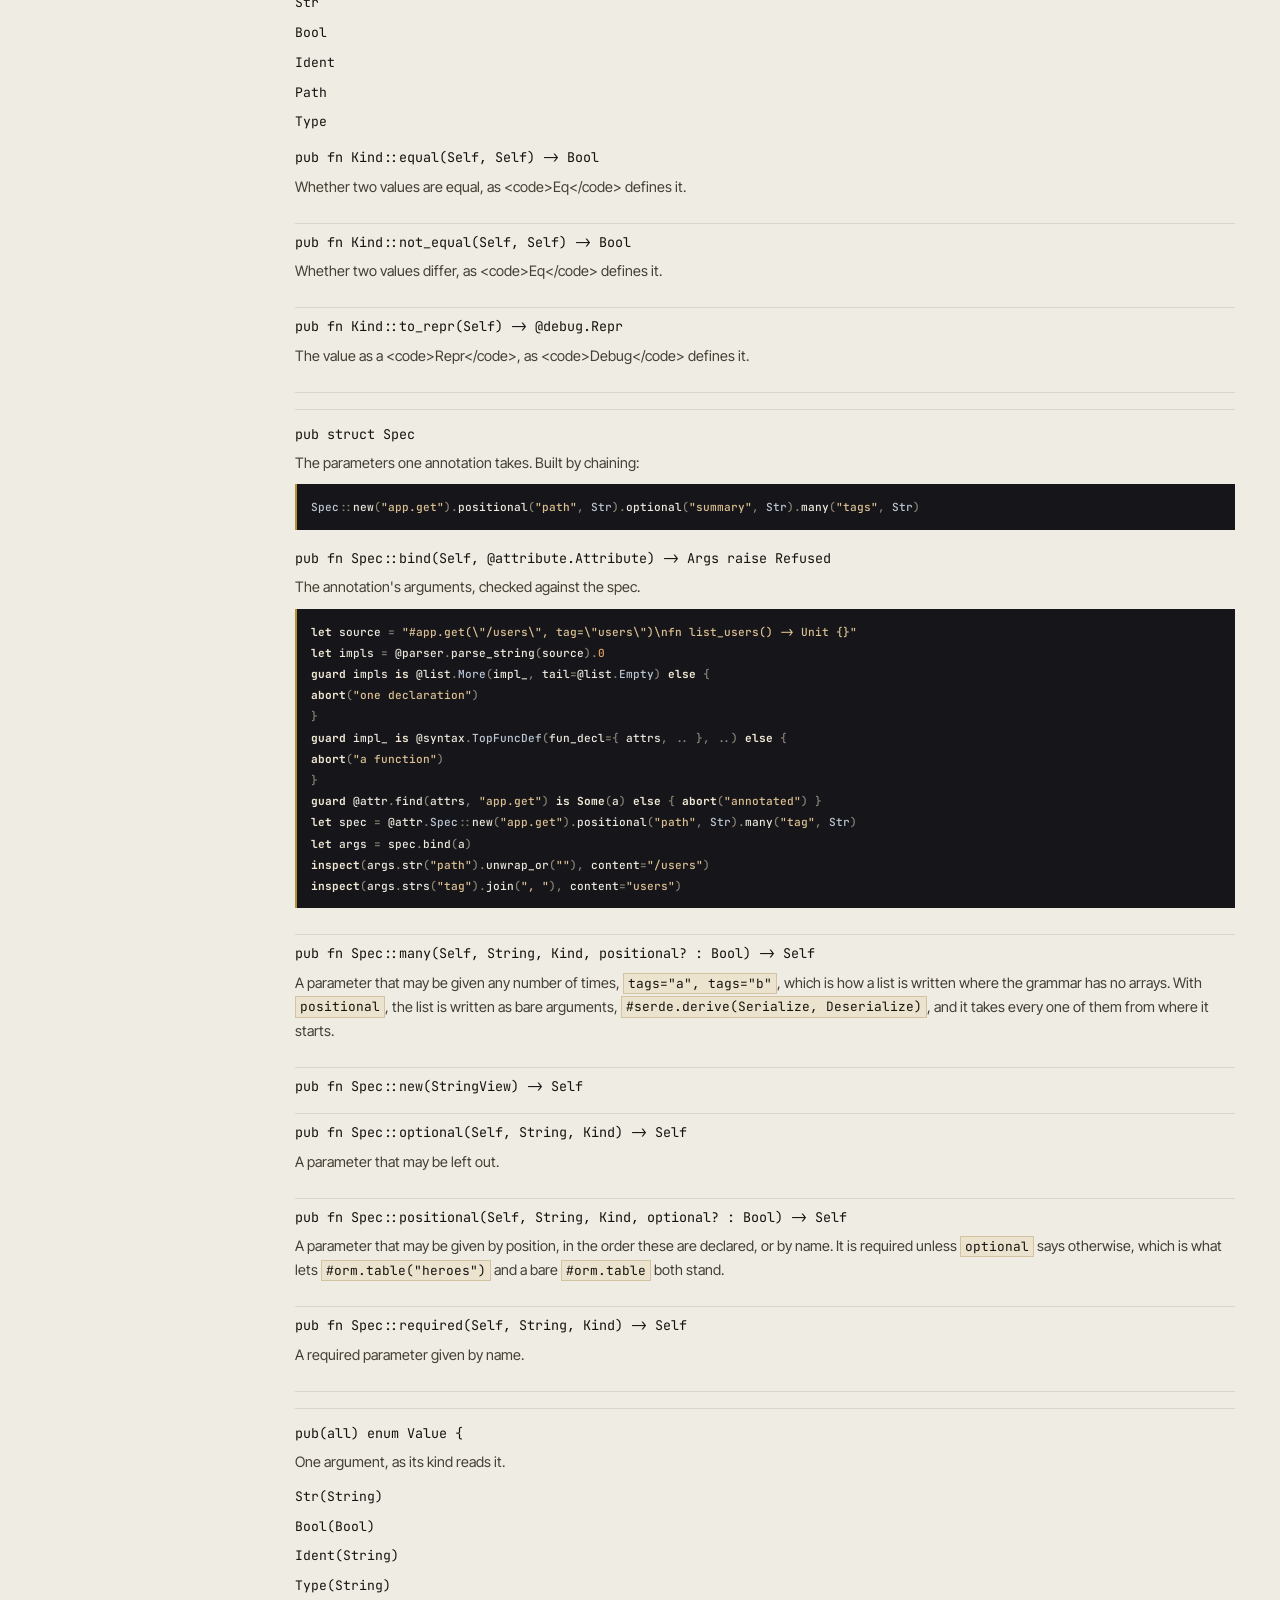
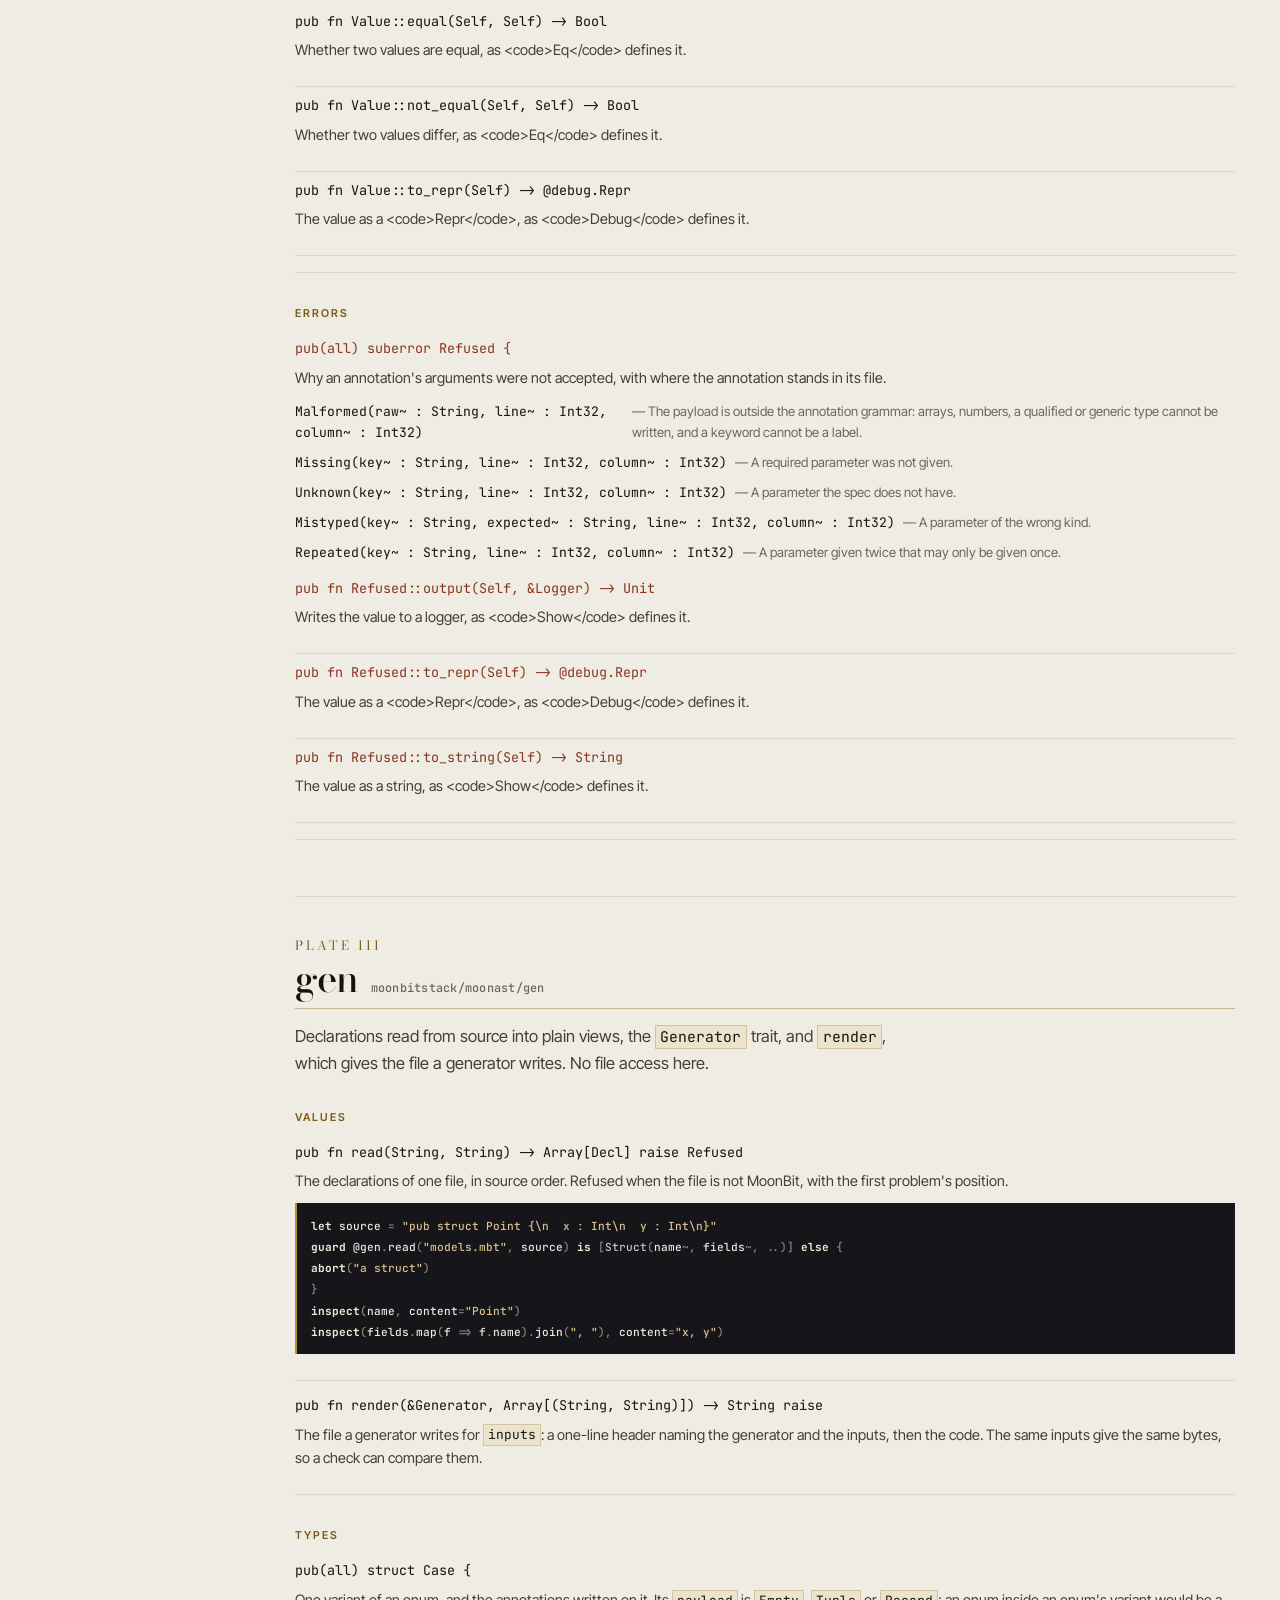
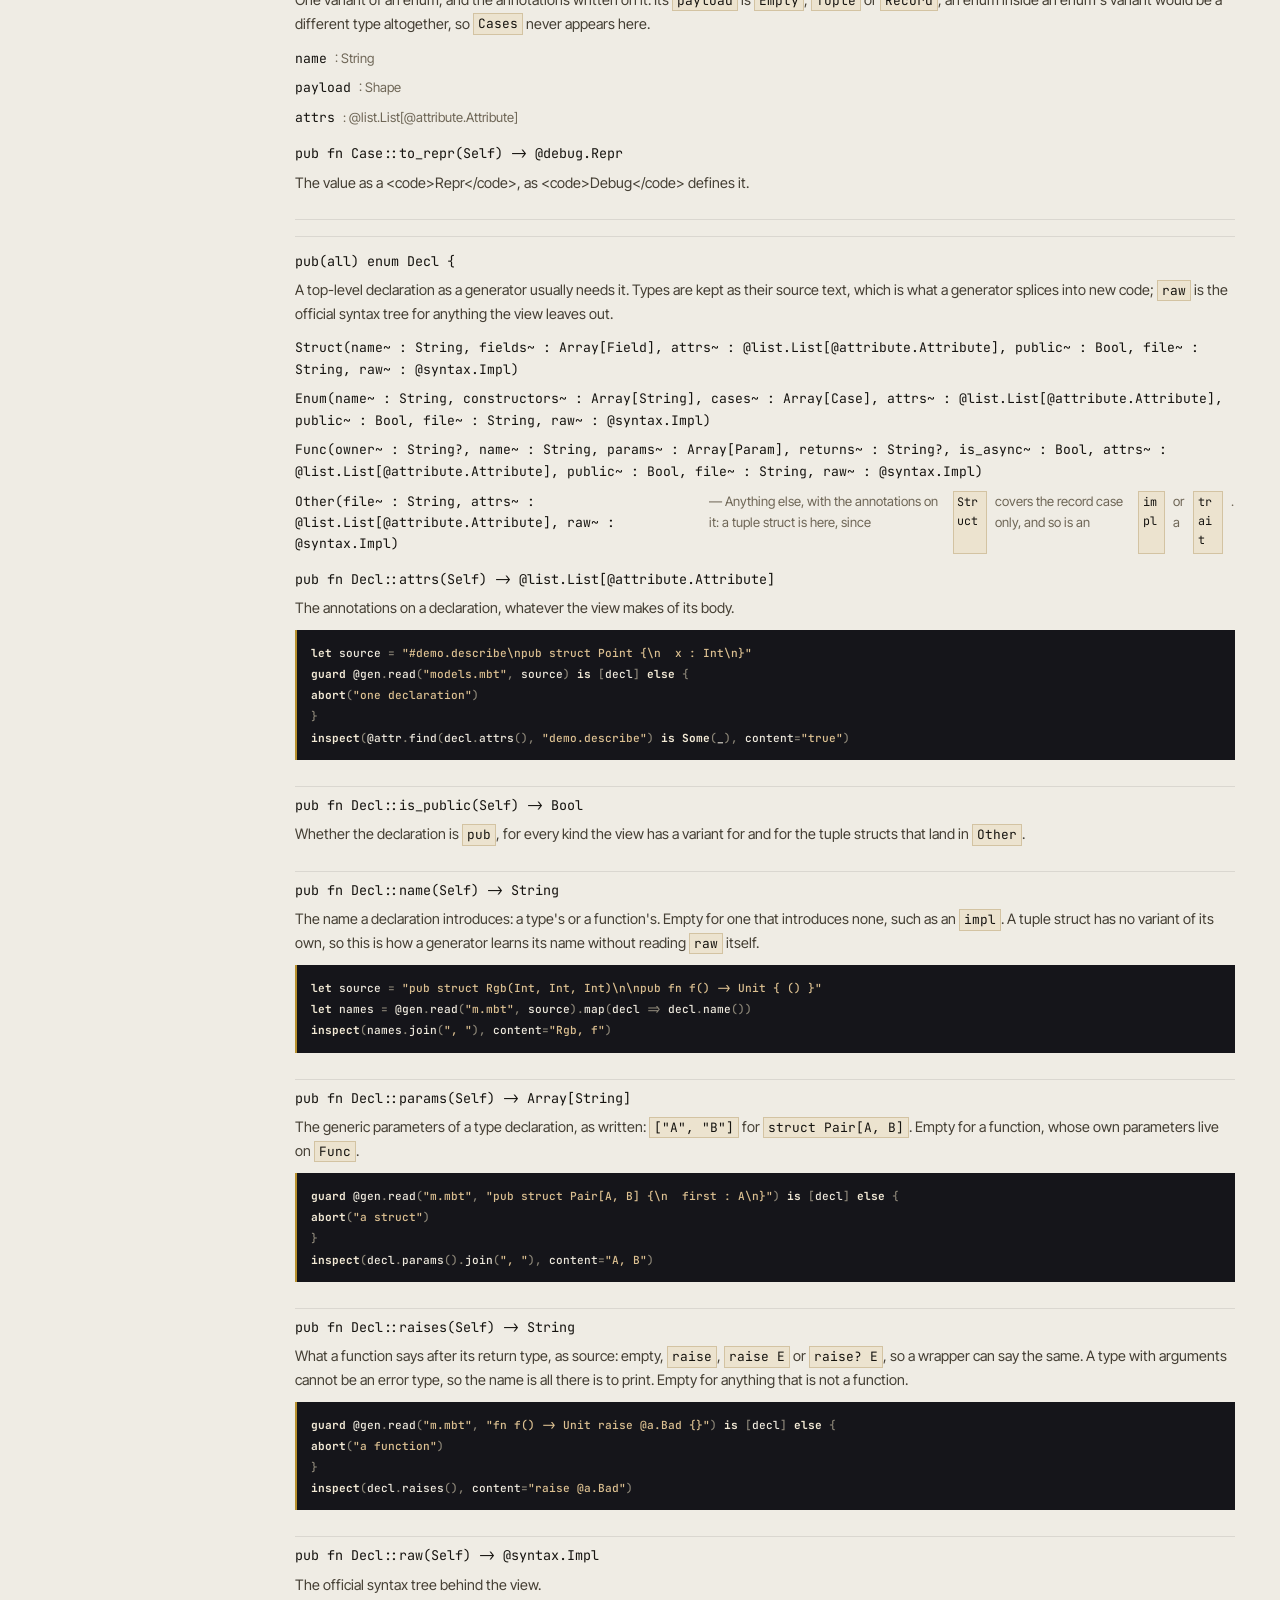
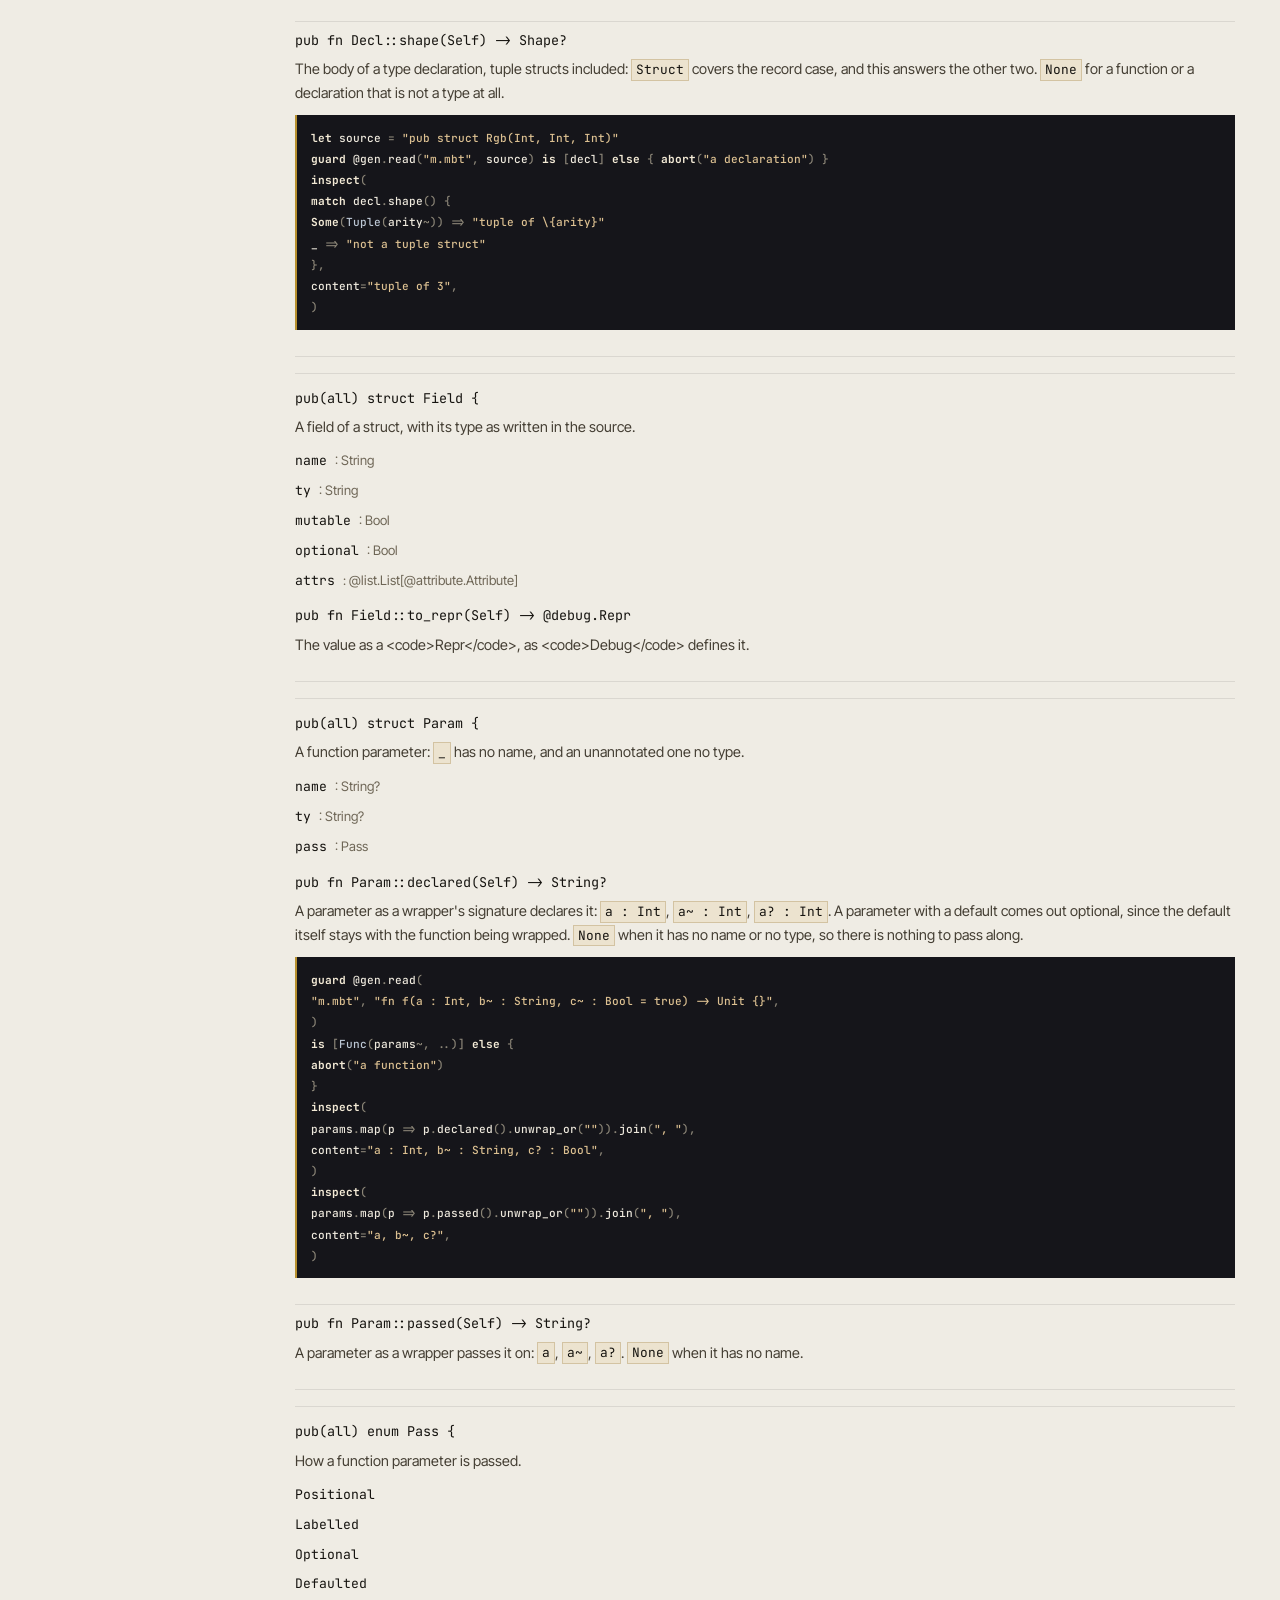
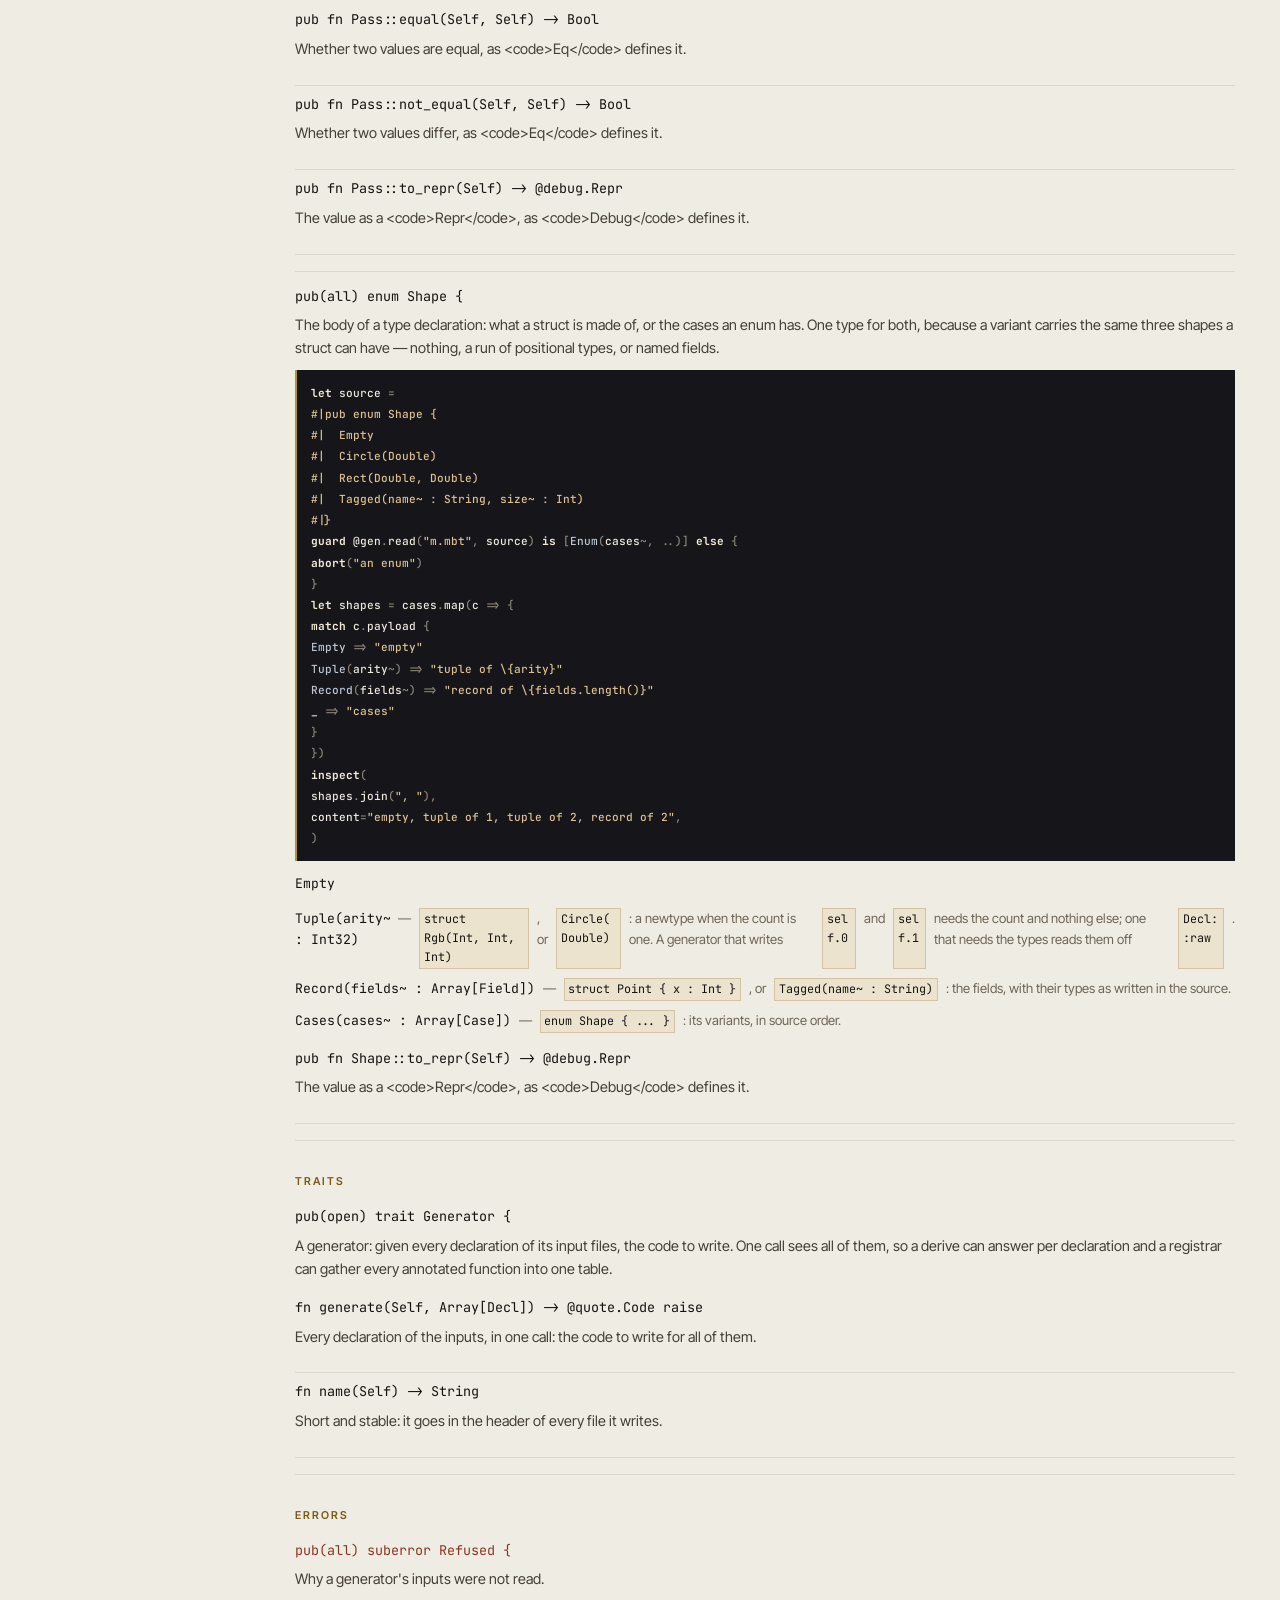
==== commit 71498186: "docs(moonast): the README and the site say what the view reads, and their code runs. The README's th" ====
--- a/docs/api.html
+++ b/docs/api.html
@@ -40,6 +40,7 @@
 <div class="group"><h4>quote</h4>
 <a class="pkg-link" href="#pkg-quote">Plate I</a>
 <a class="sub" href="#quote.bool">bool</a>
+<a class="sub" href="#quote.bytes">bytes</a>
 <a class="sub" href="#quote.expr">expr</a>
 <a class="sub" href="#quote.ident">ident</a>
 <a class="sub" href="#quote.int">int</a>
@@ -68,10 +69,12 @@
 <a class="pkg-link" href="#pkg-gen">Plate III</a>
 <a class="sub" href="#gen.read">read</a>
 <a class="sub" href="#gen.render">render</a>
+<a class="sub" href="#gen.Case">Case</a>
 <a class="sub" href="#gen.Decl">Decl</a>
 <a class="sub" href="#gen.Field">Field</a>
 <a class="sub" href="#gen.Param">Param</a>
 <a class="sub" href="#gen.Pass">Pass</a>
+<a class="sub" href="#gen.Shape">Shape</a>
 <a class="sub" href="#gen.Generator">Generator</a>
 <a class="sub" href="#gen.Refused">Refused</a>
 </div>
@@ -101,6 +104,15 @@
 <div class="desc"><p>A boolean literal.</p>
 <pre data-lang="moonbit"><code>inspect(@quote.bool(true).to_string(), content=&quot;true&quot;)</code></pre></div>
 </div>
+<div class="entry kind-value" id="quote.bytes">
+<div class="sig">pub fn bytes(StringView) -&gt; Code <a class="anchor" href="#quote.bytes" aria-label="Link to bytes">#</a></div>
+<div class="desc"><p>A byte string literal, <code>b&quot;...&quot;</code>, holding <code>text</code> in UTF-8. Every byte outside printable ASCII is written <code>\xNN</code>, so the literal says the same thing in a source file of any encoding; <code>string</code> is the text form of the same value.</p>
+<pre data-lang="moonbit"><code>inspect(@quote.bytes(&quot;max-retries&quot;).to_string(), content=&quot;b\&quot;max-retries\&quot;&quot;)
+inspect(
+@quote.bytes(&quot;坐标&quot;).to_string(),
+content=&quot;b\&quot;\\xe5\\x9d\\x90\\xe6\\xa0\\x87\&quot;&quot;,
+)</code></pre></div>
+</div>
 <div class="entry kind-value" id="quote.expr">
 <div class="sig">pub fn expr(StringView) -&gt; Template <a class="anchor" href="#quote.expr" aria-label="Link to expr">#</a></div>
 <div class="desc"><p>A template of one expression.</p>
@@ -383,6 +395,7 @@
 <li><span class="pname">Str</span></li>
 <li><span class="pname">Bool</span></li>
 <li><span class="pname">Ident</span></li>
+<li><span class="pname">Path</span></li>
 <li><span class="pname">Type</span></li>
 </ul>
 <div class="entry kind-value nested" id="attr.Kind.equal">
@@ -420,8 +433,8 @@
 inspect(args.strs(&quot;tag&quot;).join(&quot;, &quot;), content=&quot;users&quot;)</code></pre></div>
 </div>
 <div class="entry kind-value nested" id="attr.Spec.many">
-<div class="sig">pub fn Spec::many(Self, String, Kind) -&gt; Self <a class="anchor" href="#attr.Spec.many" aria-label="Link to Spec::many">#</a></div>
-<div class="desc"><p>A parameter that may be given any number of times, <code>tags=&quot;a&quot;, tags=&quot;b&quot;</code>, which is how a list is written where the grammar has no arrays.</p></div>
+<div class="sig">pub fn Spec::many(Self, String, Kind, positional? : Bool) -&gt; Self <a class="anchor" href="#attr.Spec.many" aria-label="Link to Spec::many">#</a></div>
+<div class="desc"><p>A parameter that may be given any number of times, <code>tags=&quot;a&quot;, tags=&quot;b&quot;</code>, which is how a list is written where the grammar has no arrays. With <code>positional</code>, the list is written as bare arguments, <code>#serde.derive(Serialize, Deserialize)</code>, and it takes every one of them from where it starts.</p></div>
 </div>
 <div class="entry kind-value nested" id="attr.Spec.new">
 <div class="sig">pub fn Spec::new(StringView) -&gt; Self <a class="anchor" href="#attr.Spec.new" aria-label="Link to Spec::new">#</a></div>
@@ -507,23 +520,55 @@
 <div class="desc"><p>The file a generator writes for <code>inputs</code>: a one-line header naming the generator and the inputs, then the code. The same inputs give the same bytes, so a check can compare them.</p></div>
 </div>
 <h3 class="group-head" id="gen-types">Types</h3>
+<div class="entry kind-type" id="gen.Case">
+<div class="sig">pub(all) struct Case { <a class="anchor" href="#gen.Case" aria-label="Link to Case">#</a></div>
+<div class="desc"><p>One variant of an enum, and the annotations written on it. Its <code>payload</code> is <code>Empty</code>, <code>Tuple</code> or <code>Record</code>; an enum inside an enum&#x27;s variant would be a different type altogether, so <code>Cases</code> never appears here.</p></div>
+<ul class="params">
+<li><span class="pname">name</span> : String</li>
+<li><span class="pname">payload</span> : Shape</li>
+<li><span class="pname">attrs</span> : @list.List[@attribute.Attribute]</li>
+</ul>
+<div class="entry kind-value nested" id="gen.Case.to_repr">
+<div class="sig">pub fn Case::to_repr(Self) -&gt; @debug.Repr <a class="anchor" href="#gen.Case.to_repr" aria-label="Link to Case::to_repr">#</a></div>
+<div class="desc"><p>The value as a &lt;code&gt;Repr&lt;/code&gt;, as &lt;code&gt;Debug&lt;/code&gt; defines it.</p></div>
+</div>
+</div>
 <div class="entry kind-type" id="gen.Decl">
 <div class="sig">pub(all) enum Decl { <a class="anchor" href="#gen.Decl" aria-label="Link to Decl">#</a></div>
 <div class="desc"><p>A top-level declaration as a generator usually needs it. Types are kept as their source text, which is what a generator splices into new code; <code>raw</code> is the official syntax tree for anything the view leaves out.</p></div>
 <ul class="params">
 <li><span class="pname">Struct(name~ : String, fields~ : Array[Field], attrs~ : @list.List[@attribute.Attribute], public~ : Bool, file~ : String, raw~ : @syntax.Impl)</span></li>
-<li><span class="pname">Enum(name~ : String, constructors~ : Array[String], attrs~ : @list.List[@attribute.Attribute], public~ : Bool, file~ : String, raw~ : @syntax.Impl)</span></li>
+<li><span class="pname">Enum(name~ : String, constructors~ : Array[String], cases~ : Array[Case], attrs~ : @list.List[@attribute.Attribute], public~ : Bool, file~ : String, raw~ : @syntax.Impl)</span></li>
 <li><span class="pname">Func(owner~ : String?, name~ : String, params~ : Array[Param], returns~ : String?, is_async~ : Bool, attrs~ : @list.List[@attribute.Attribute], public~ : Bool, file~ : String, raw~ : @syntax.Impl)</span></li>
-<li><span class="pname">Other(file~ : String, raw~ : @syntax.Impl)</span></li>
+<li><span class="pname">Other(file~ : String, attrs~ : @list.List[@attribute.Attribute], raw~ : @syntax.Impl)</span> — Anything else, with the annotations on it: a tuple struct is here, since <code>Struct</code> covers the record case only, and so is an <code>impl</code> or a <code>trait</code>.</li>
 </ul>
 <div class="entry kind-value nested" id="gen.Decl.attrs">
 <div class="sig">pub fn Decl::attrs(Self) -&gt; @list.List[@attribute.Attribute] <a class="anchor" href="#gen.Decl.attrs" aria-label="Link to Decl::attrs">#</a></div>
-<div class="desc"><p>The annotations on a declaration; none for <code>Other</code>.</p>
+<div class="desc"><p>The annotations on a declaration, whatever the view makes of its body.</p>
 <pre data-lang="moonbit"><code>let source = &quot;#demo.describe\npub struct Point {\n  x : Int\n}&quot;
 guard @gen.read(&quot;models.mbt&quot;, source) is [decl] else {
 abort(&quot;one declaration&quot;)
 }
 inspect(@attr.find(decl.attrs(), &quot;demo.describe&quot;) is Some(_), content=&quot;true&quot;)</code></pre></div>
+</div>
+<div class="entry kind-value nested" id="gen.Decl.is_public">
+<div class="sig">pub fn Decl::is_public(Self) -&gt; Bool <a class="anchor" href="#gen.Decl.is_public" aria-label="Link to Decl::is_public">#</a></div>
+<div class="desc"><p>Whether the declaration is <code>pub</code>, for every kind the view has a variant for and for the tuple structs that land in <code>Other</code>.</p></div>
+</div>
+<div class="entry kind-value nested" id="gen.Decl.name">
+<div class="sig">pub fn Decl::name(Self) -&gt; String <a class="anchor" href="#gen.Decl.name" aria-label="Link to Decl::name">#</a></div>
+<div class="desc"><p>The name a declaration introduces: a type&#x27;s or a function&#x27;s. Empty for one that introduces none, such as an <code>impl</code>. A tuple struct has no variant of its own, so this is how a generator learns its name without reading <code>raw</code> itself.</p>
+<pre data-lang="moonbit"><code>let source = &quot;pub struct Rgb(Int, Int, Int)\n\npub fn f() -&gt; Unit { () }&quot;
+let names = @gen.read(&quot;m.mbt&quot;, source).map(decl =&gt; decl.name())
+inspect(names.join(&quot;, &quot;), content=&quot;Rgb, f&quot;)</code></pre></div>
+</div>
+<div class="entry kind-value nested" id="gen.Decl.params">
+<div class="sig">pub fn Decl::params(Self) -&gt; Array[String] <a class="anchor" href="#gen.Decl.params" aria-label="Link to Decl::params">#</a></div>
+<div class="desc"><p>The generic parameters of a type declaration, as written: <code>[&quot;A&quot;, &quot;B&quot;]</code> for <code>struct Pair[A, B]</code>. Empty for a function, whose own parameters live on <code>Func</code>.</p>
+<pre data-lang="moonbit"><code>guard @gen.read(&quot;m.mbt&quot;, &quot;pub struct Pair[A, B] {\n  first : A\n}&quot;) is [decl] else {
+abort(&quot;a struct&quot;)
+}
+inspect(decl.params().join(&quot;, &quot;), content=&quot;A, B&quot;)</code></pre></div>
 </div>
 <div class="entry kind-value nested" id="gen.Decl.raises">
 <div class="sig">pub fn Decl::raises(Self) -&gt; String <a class="anchor" href="#gen.Decl.raises" aria-label="Link to Decl::raises">#</a></div>
@@ -537,6 +582,19 @@
 <div class="sig">pub fn Decl::raw(Self) -&gt; @syntax.Impl <a class="anchor" href="#gen.Decl.raw" aria-label="Link to Decl::raw">#</a></div>
 <div class="desc"><p>The official syntax tree behind the view.</p></div>
 </div>
+<div class="entry kind-value nested" id="gen.Decl.shape">
+<div class="sig">pub fn Decl::shape(Self) -&gt; Shape? <a class="anchor" href="#gen.Decl.shape" aria-label="Link to Decl::shape">#</a></div>
+<div class="desc"><p>The body of a type declaration, tuple structs included: <code>Struct</code> covers the record case, and this answers the other two. <code>None</code> for a function or a declaration that is not a type at all.</p>
+<pre data-lang="moonbit"><code>let source = &quot;pub struct Rgb(Int, Int, Int)&quot;
+guard @gen.read(&quot;m.mbt&quot;, source) is [decl] else { abort(&quot;a declaration&quot;) }
+inspect(
+match decl.shape() {
+Some(Tuple(arity~)) =&gt; &quot;tuple of \{arity}&quot;
+_ =&gt; &quot;not a tuple struct&quot;
+},
+content=&quot;tuple of 3&quot;,
+)</code></pre></div>
+</div>
 </div>
 <div class="entry kind-type" id="gen.Field">
 <div class="sig">pub(all) struct Field { <a class="anchor" href="#gen.Field" aria-label="Link to Field">#</a></div>
@@ -545,8 +603,13 @@
 <li><span class="pname">name</span> : String</li>
 <li><span class="pname">ty</span> : String</li>
 <li><span class="pname">mutable</span> : Bool</li>
+<li><span class="pname">optional</span> : Bool</li>
 <li><span class="pname">attrs</span> : @list.List[@attribute.Attribute]</li>
 </ul>
+<div class="entry kind-value nested" id="gen.Field.to_repr">
+<div class="sig">pub fn Field::to_repr(Self) -&gt; @debug.Repr <a class="anchor" href="#gen.Field.to_repr" aria-label="Link to Field::to_repr">#</a></div>
+<div class="desc"><p>The value as a &lt;code&gt;Repr&lt;/code&gt;, as &lt;code&gt;Debug&lt;/code&gt; defines it.</p></div>
+</div>
 </div>
 <div class="entry kind-type" id="gen.Param">
 <div class="sig">pub(all) struct Param { <a class="anchor" href="#gen.Param" aria-label="Link to Param">#</a></div>
@@ -598,6 +661,44 @@
 </div>
 <div class="entry kind-value nested" id="gen.Pass.to_repr">
 <div class="sig">pub fn Pass::to_repr(Self) -&gt; @debug.Repr <a class="anchor" href="#gen.Pass.to_repr" aria-label="Link to Pass::to_repr">#</a></div>
+<div class="desc"><p>The value as a &lt;code&gt;Repr&lt;/code&gt;, as &lt;code&gt;Debug&lt;/code&gt; defines it.</p></div>
+</div>
+</div>
+<div class="entry kind-type" id="gen.Shape">
+<div class="sig">pub(all) enum Shape { <a class="anchor" href="#gen.Shape" aria-label="Link to Shape">#</a></div>
+<div class="desc"><p>The body of a type declaration: what a struct is made of, or the cases an enum has. One type for both, because a variant carries the same three shapes a struct can have — nothing, a run of positional types, or named fields.</p>
+<pre data-lang="moonbit"><code>let source =
+#|pub enum Shape {
+#|  Empty
+#|  Circle(Double)
+#|  Rect(Double, Double)
+#|  Tagged(name~ : String, size~ : Int)
+#|}
+guard @gen.read(&quot;m.mbt&quot;, source) is [Enum(cases~, ..)] else {
+abort(&quot;an enum&quot;)
+}
+let shapes = cases.map(c =&gt; {
+match c.payload {
+Empty =&gt; &quot;empty&quot;
+Tuple(arity~) =&gt; &quot;tuple of \{arity}&quot;
+Record(fields~) =&gt; &quot;record of \{fields.length()}&quot;
+_ =&gt; &quot;cases&quot;
+}
+})
+inspect(
+shapes.join(&quot;, &quot;),
+content=&quot;empty, tuple of 1, tuple of 2, record of 2&quot;,
+)</code></pre></div>
+<ul class="params">
+<li><span class="pname">Empty</span></li>
+</ul>
+<ul class="params">
+<li><span class="pname">Tuple(arity~ : Int32)</span> — <code>struct Rgb(Int, Int, Int)</code>, or <code>Circle(Double)</code>: a newtype when the count is one. A generator that writes <code>self.0</code> and <code>self.1</code> needs the count and nothing else; one that needs the types reads them off <code>Decl::raw</code>.</li>
+<li><span class="pname">Record(fields~ : Array[Field])</span> — <code>struct Point { x : Int }</code>, or <code>Tagged(name~ : String)</code>: the fields, with their types as written in the source.</li>
+<li><span class="pname">Cases(cases~ : Array[Case])</span> — <code>enum Shape { ... }</code>: its variants, in source order.</li>
+</ul>
+<div class="entry kind-value nested" id="gen.Shape.to_repr">
+<div class="sig">pub fn Shape::to_repr(Self) -&gt; @debug.Repr <a class="anchor" href="#gen.Shape.to_repr" aria-label="Link to Shape::to_repr">#</a></div>
 <div class="desc"><p>The value as a &lt;code&gt;Repr&lt;/code&gt;, as &lt;code&gt;Debug&lt;/code&gt; defines it.</p></div>
 </div>
 </div>
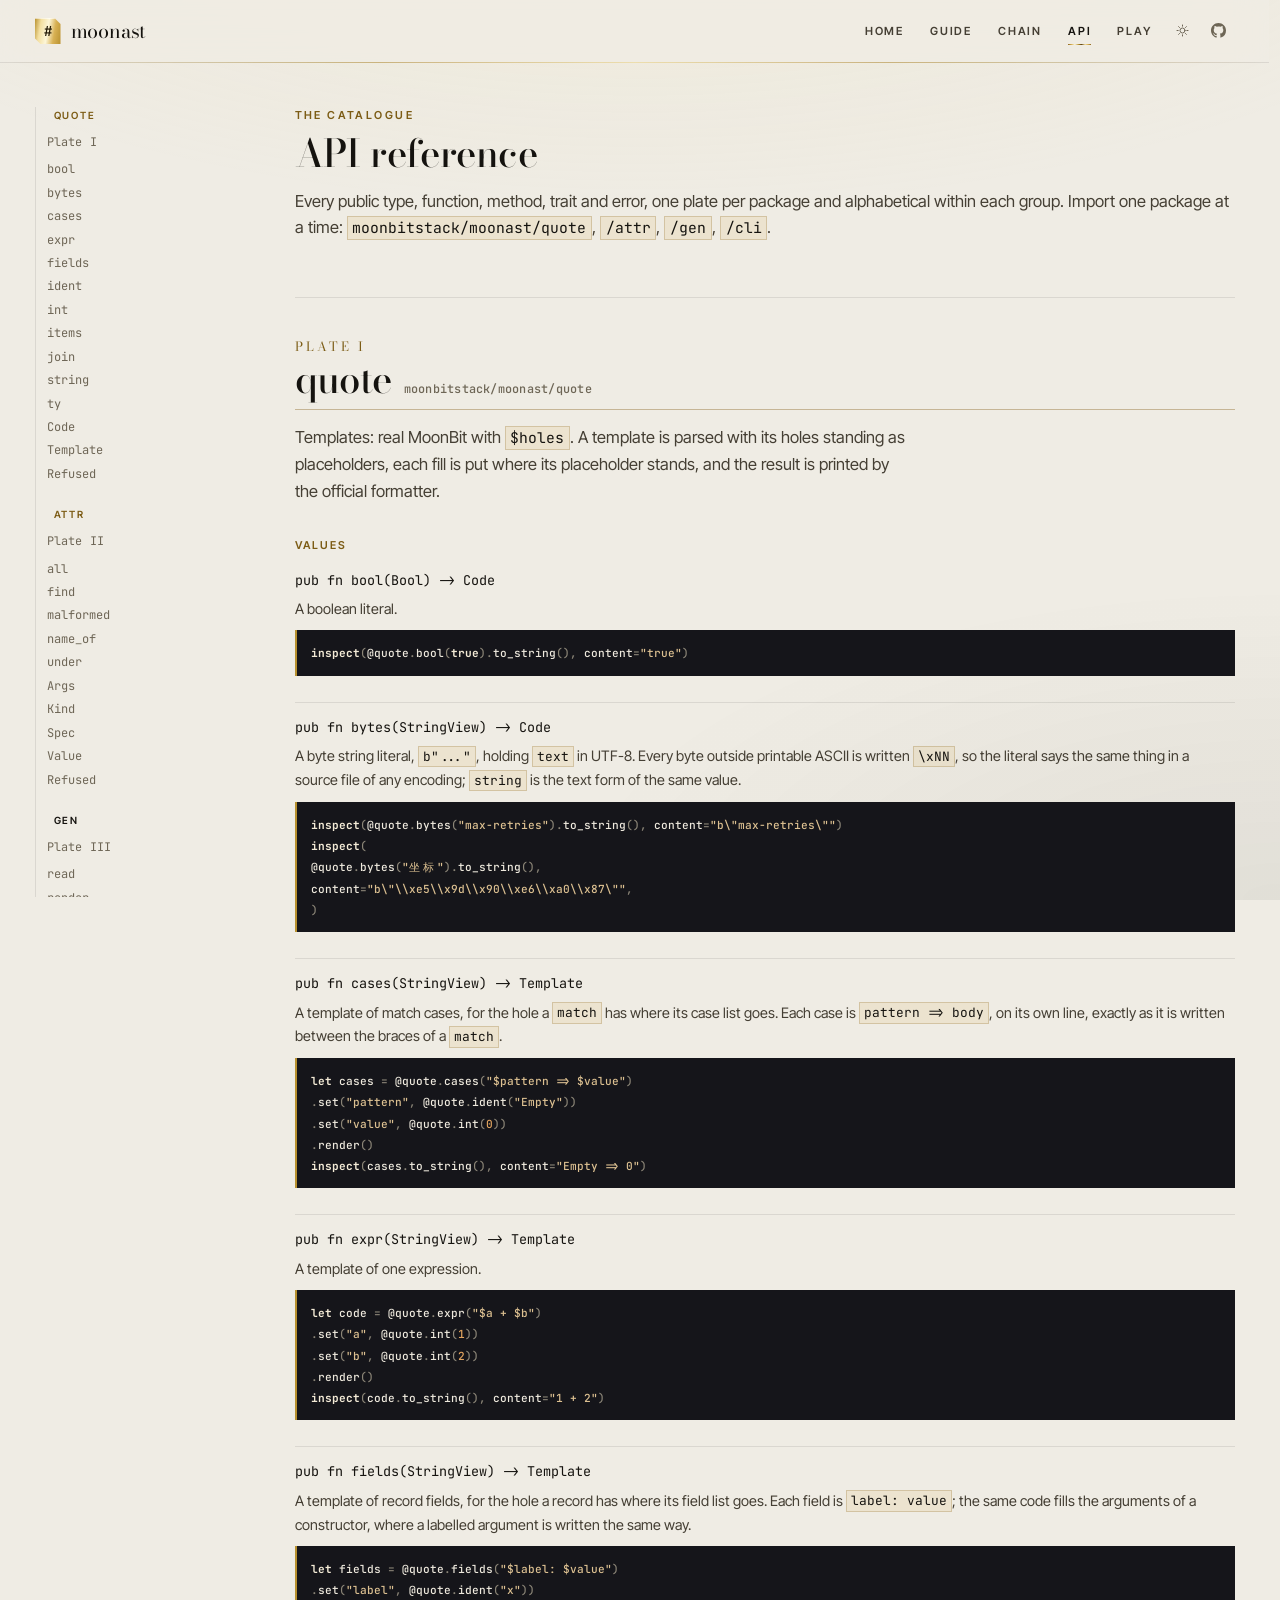
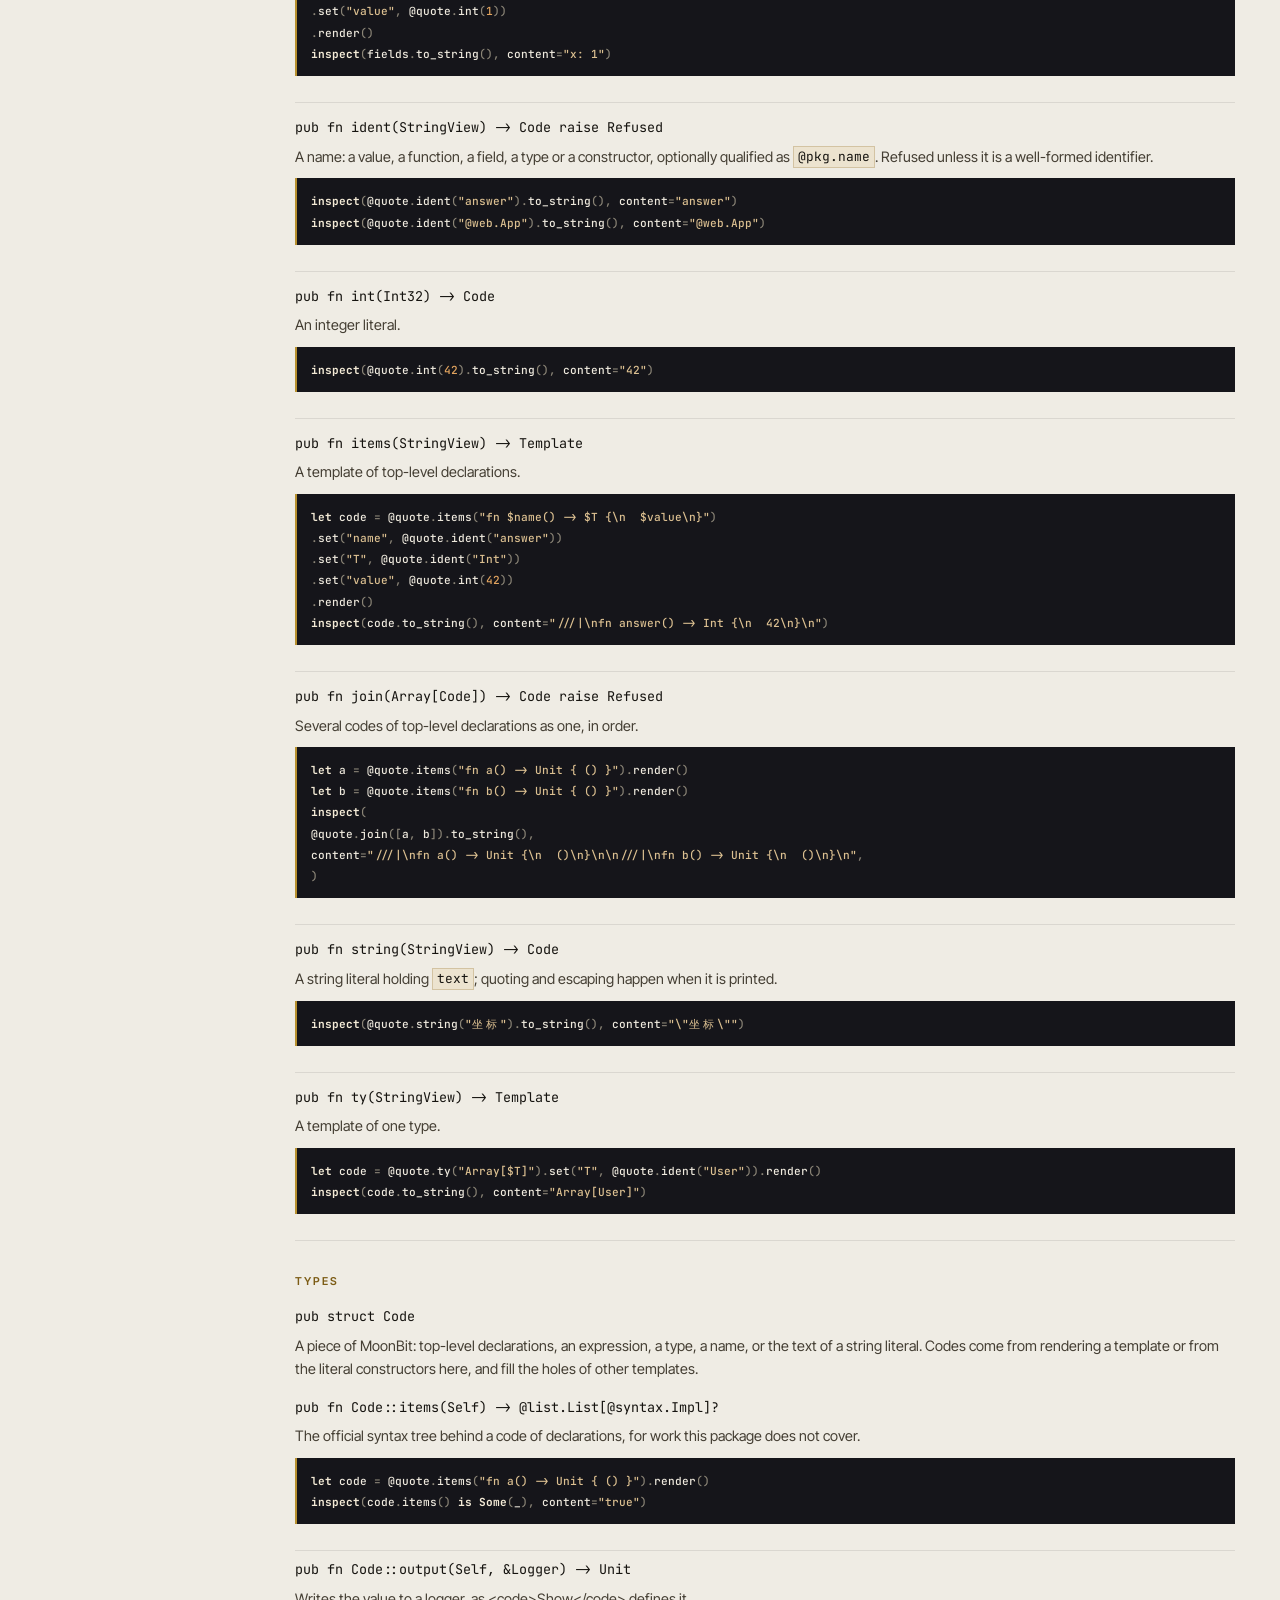
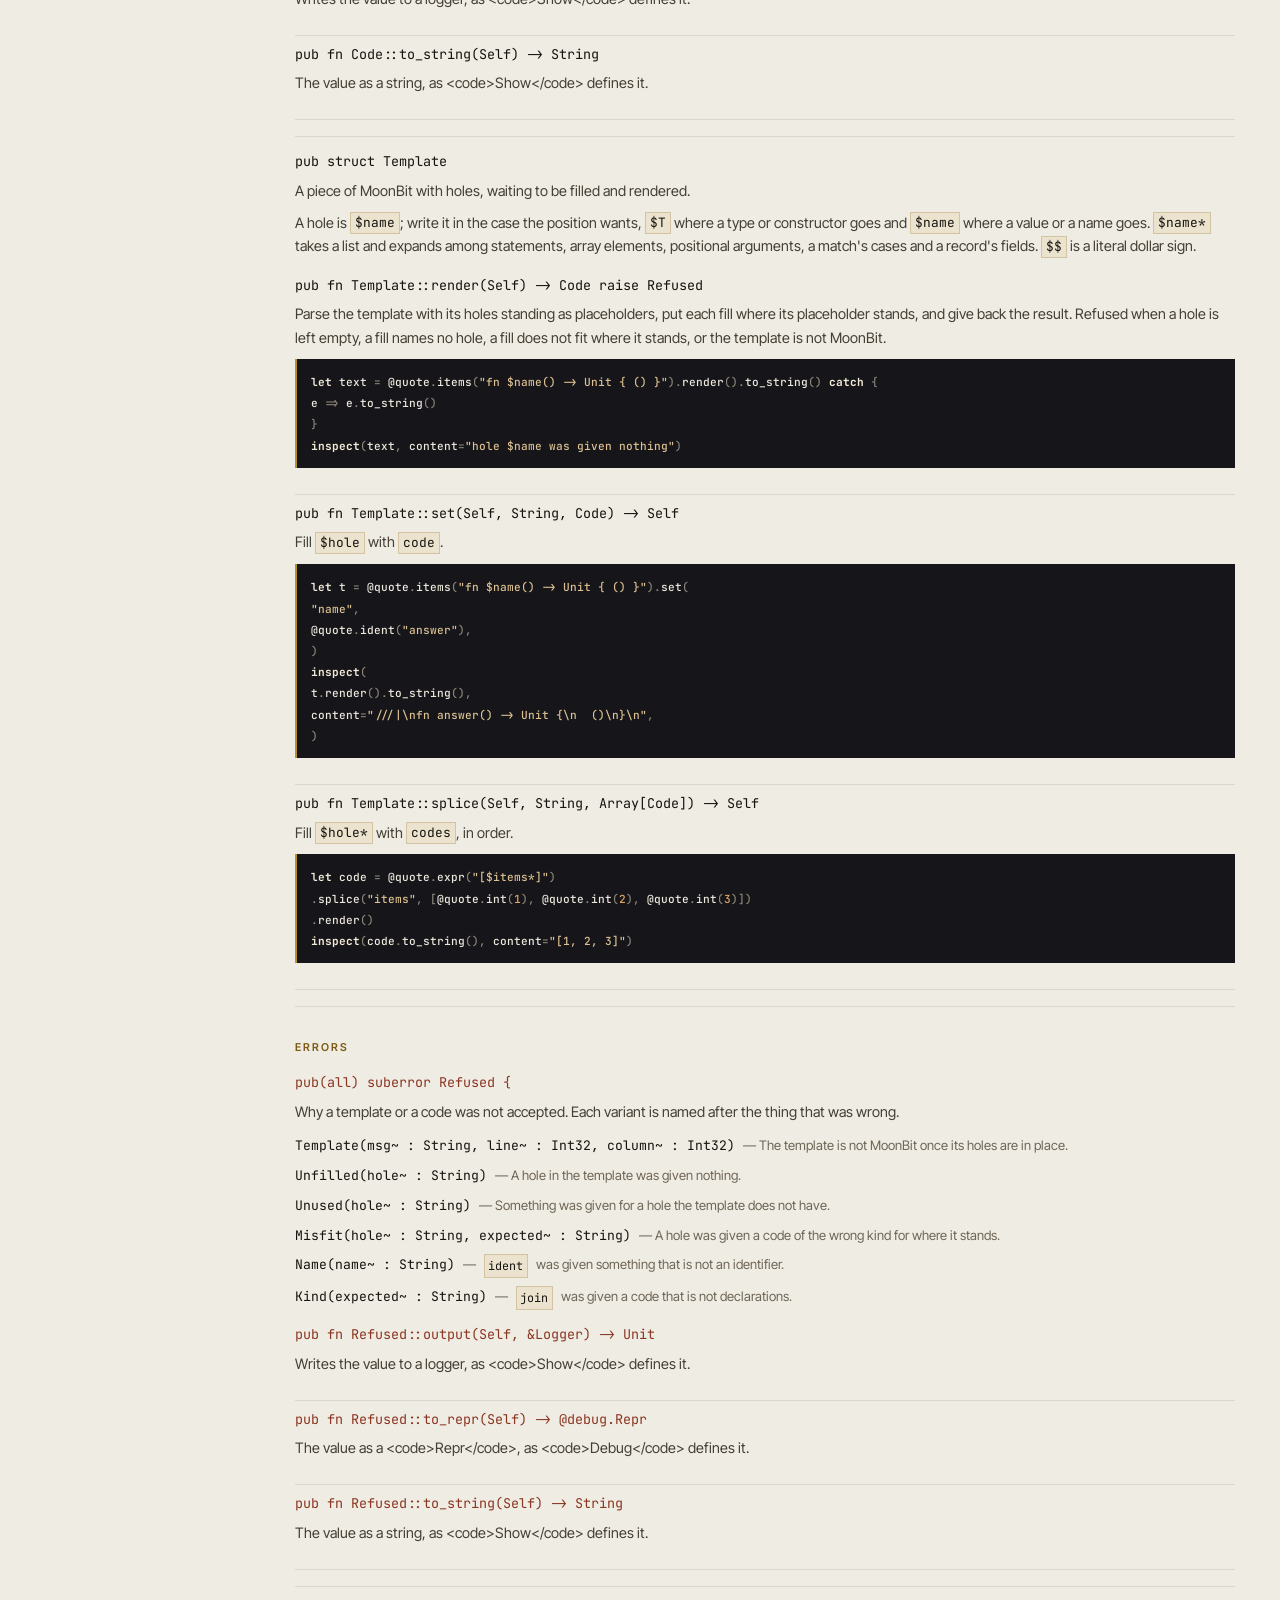
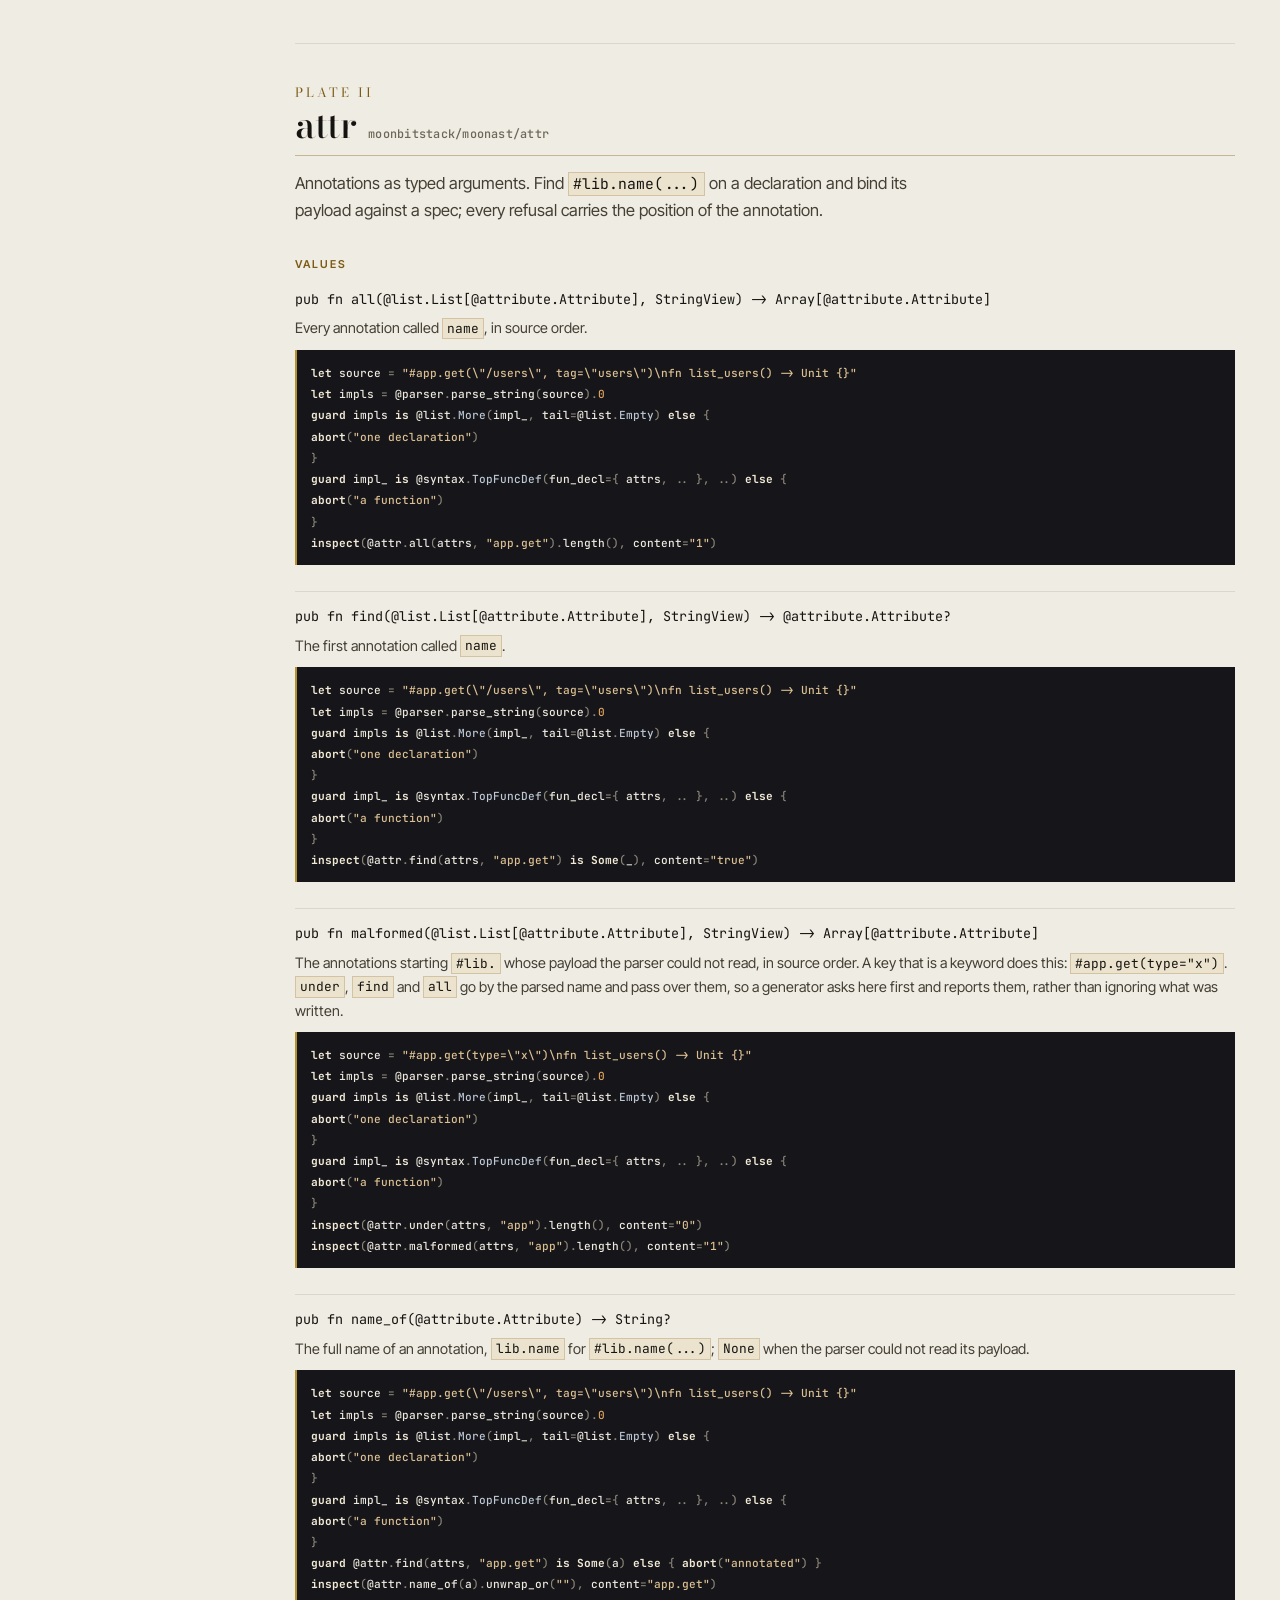
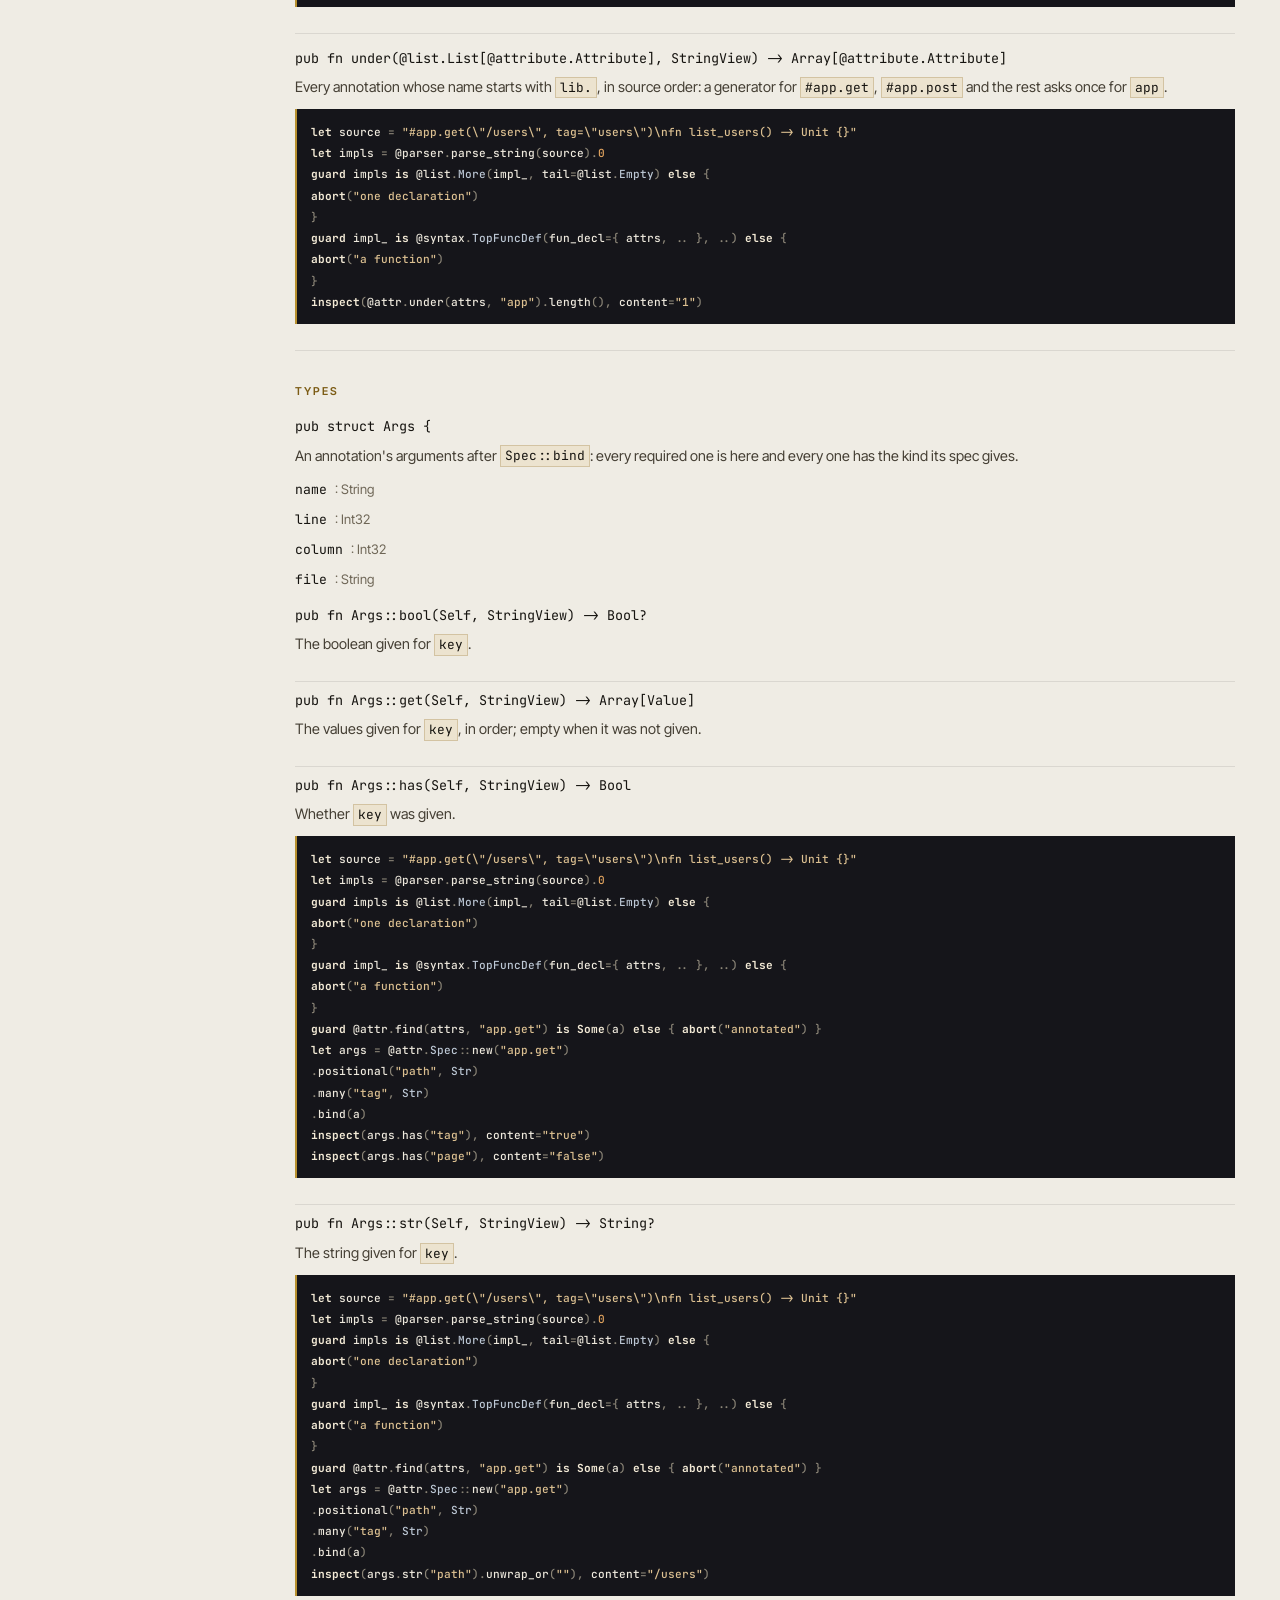
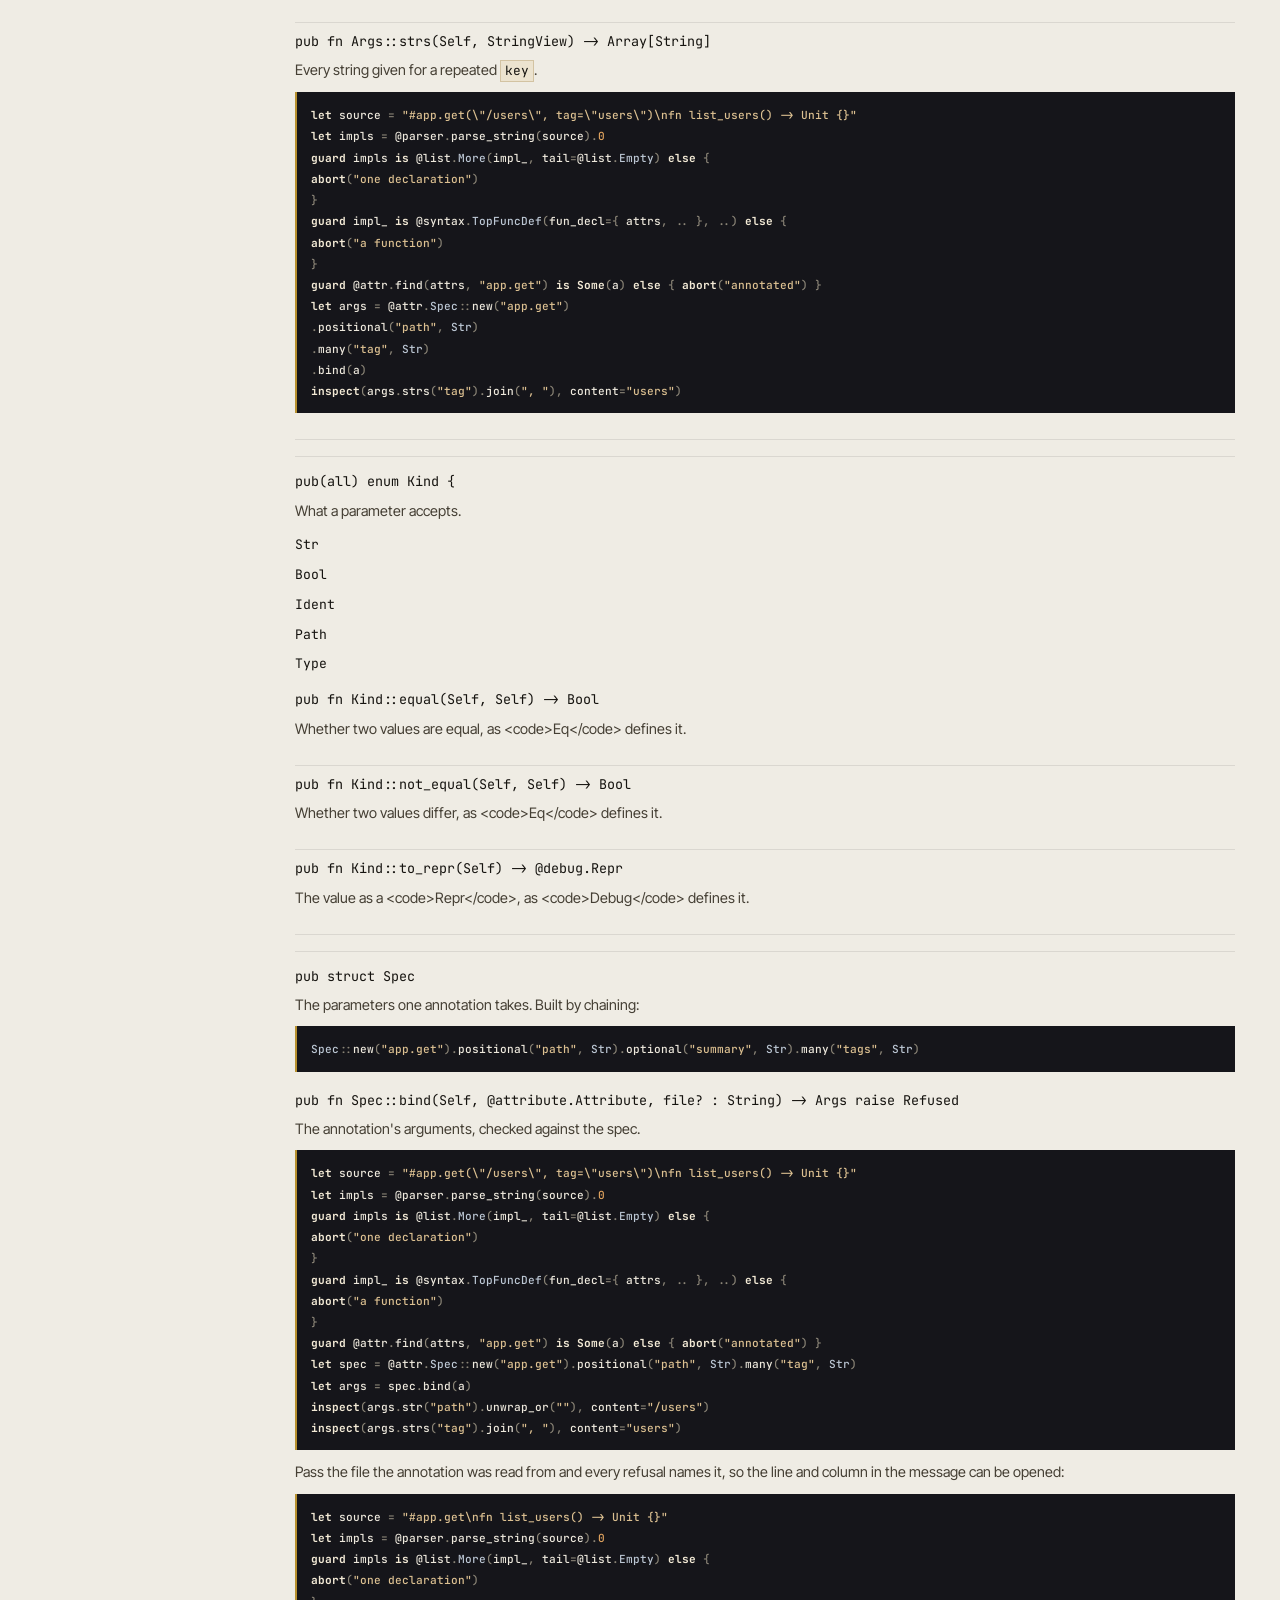
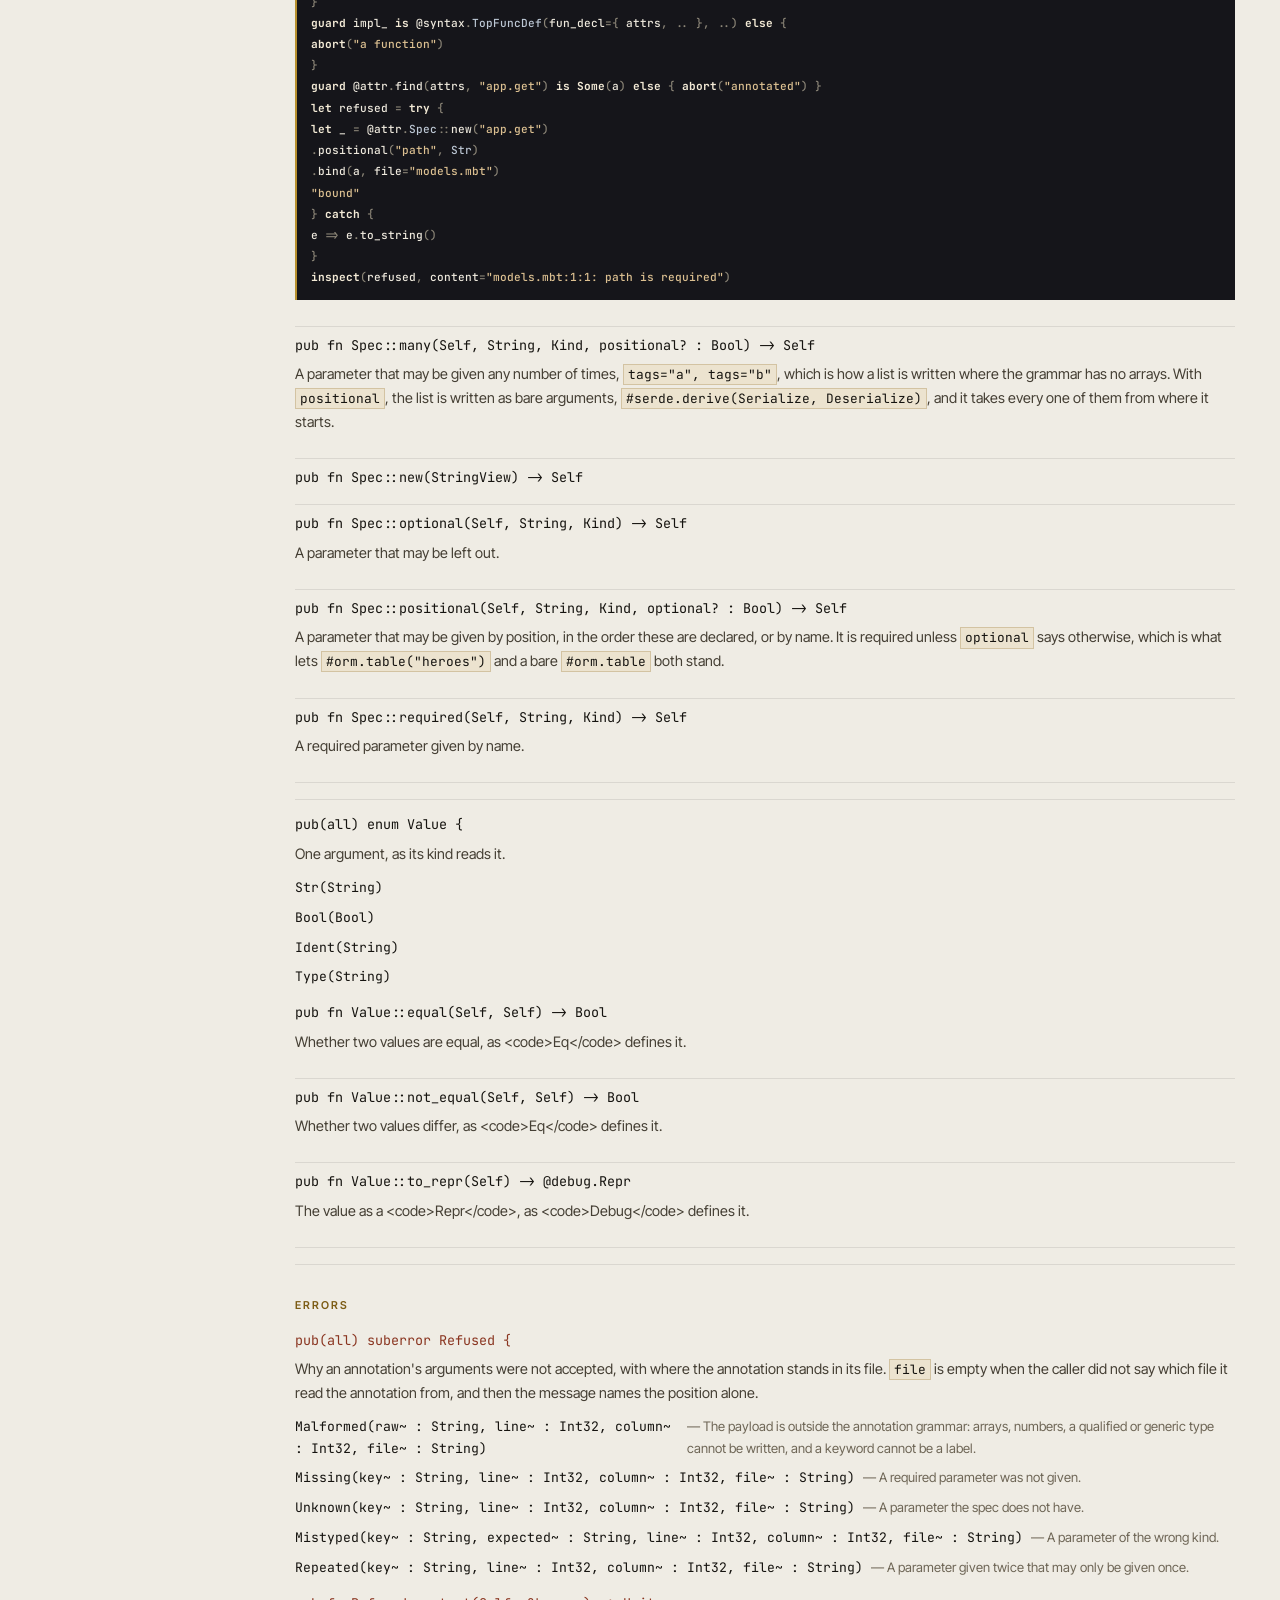
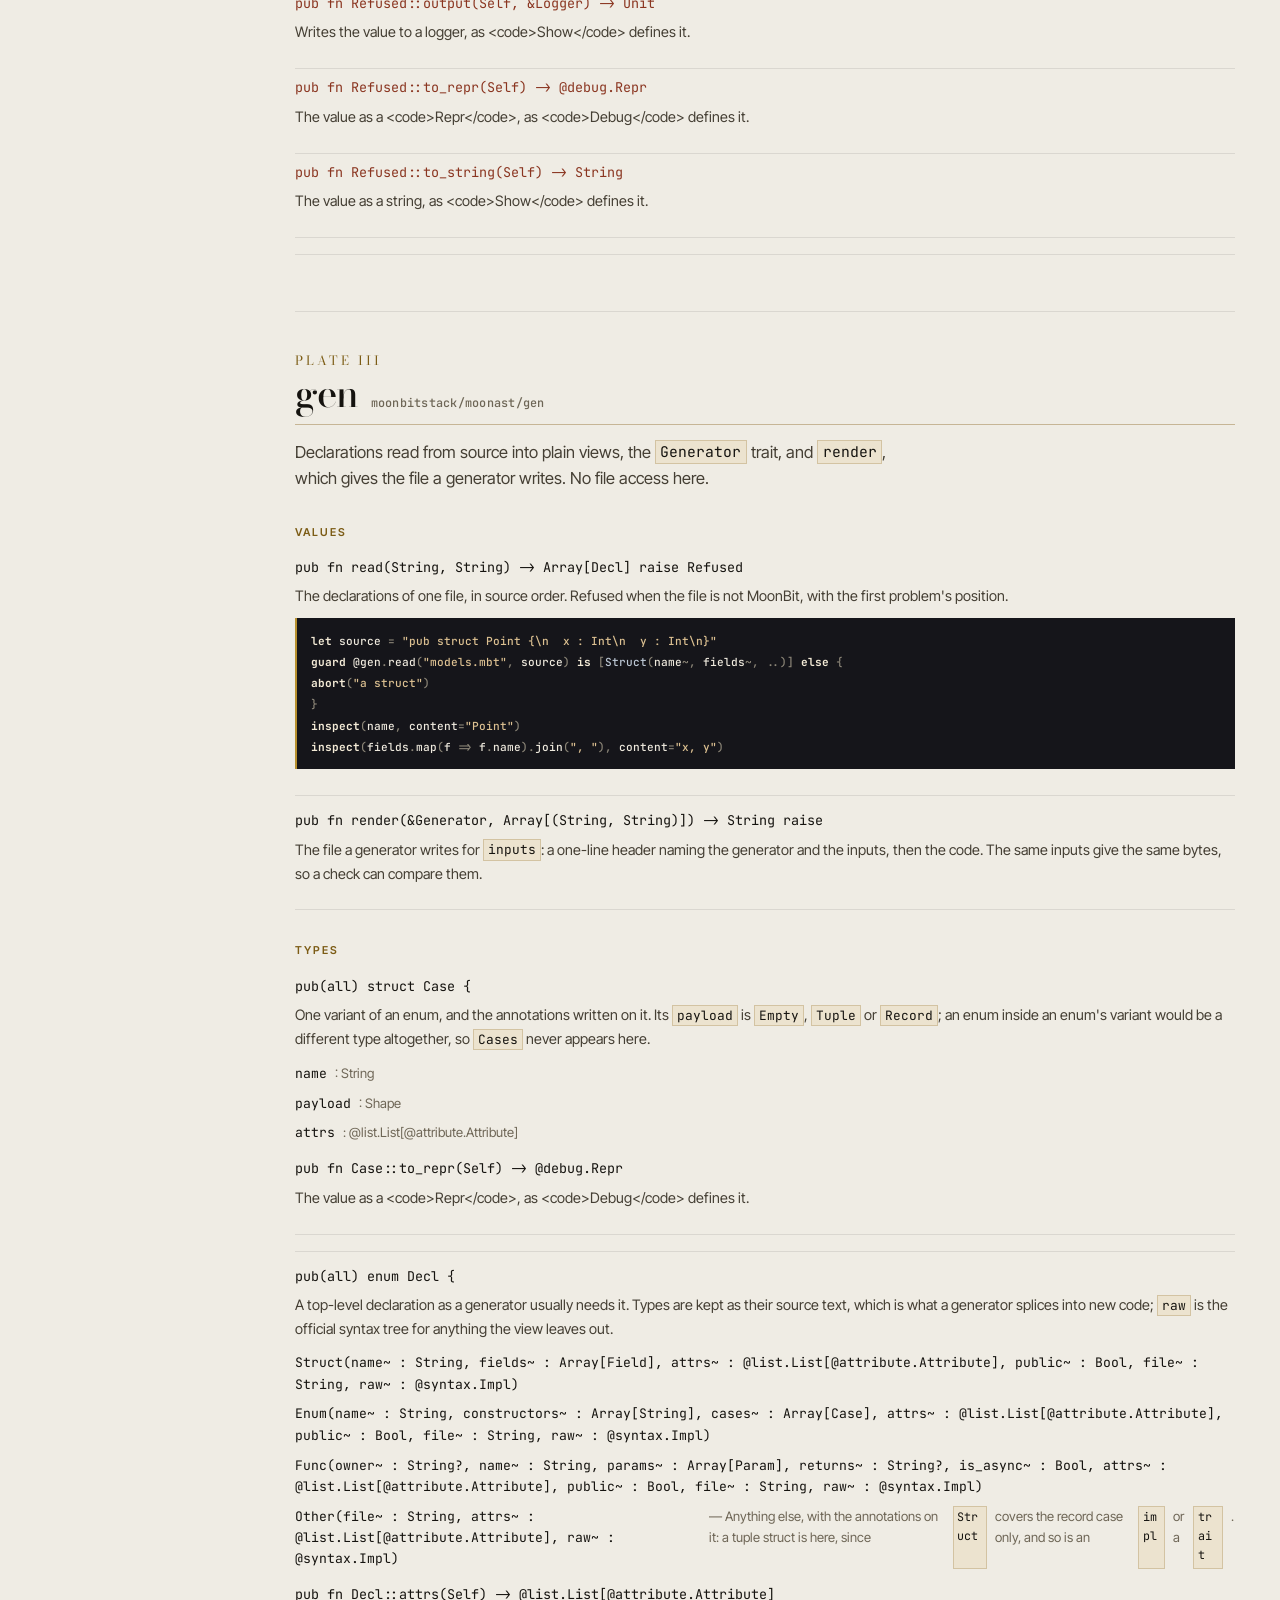
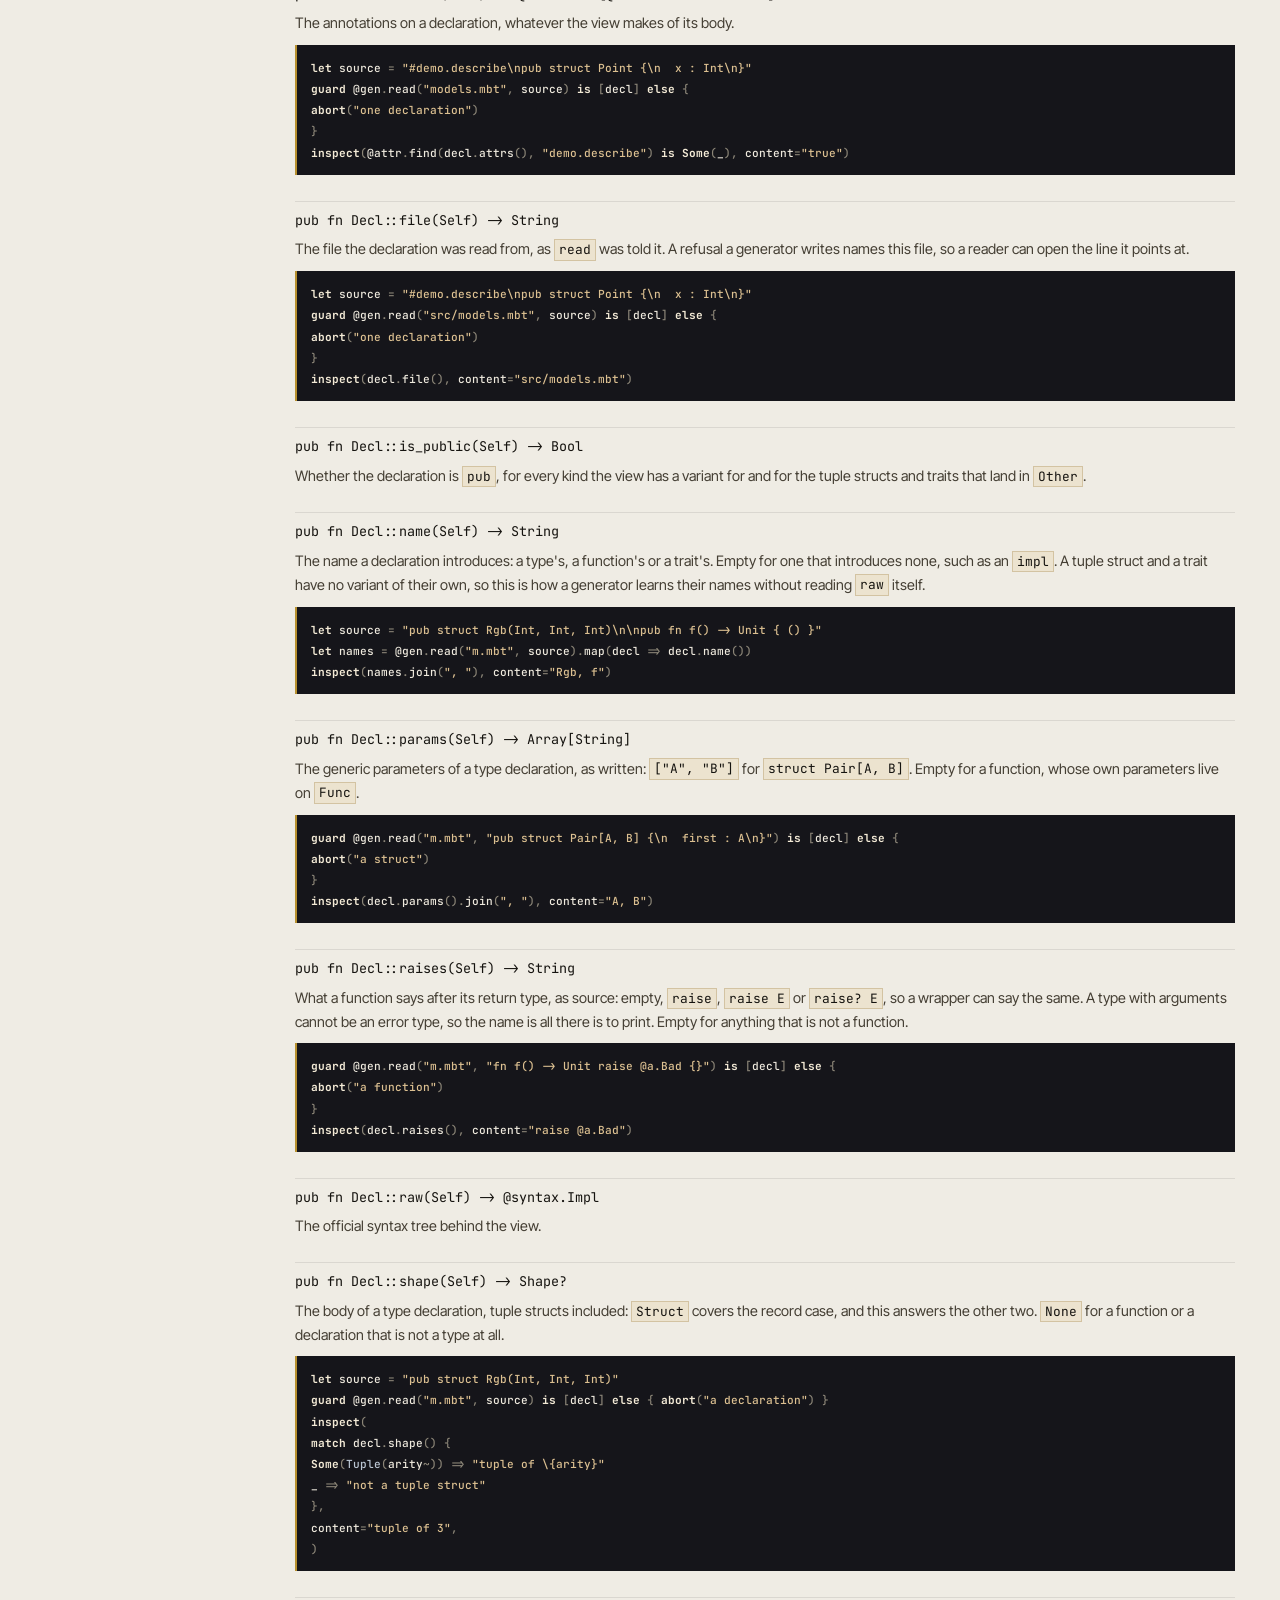
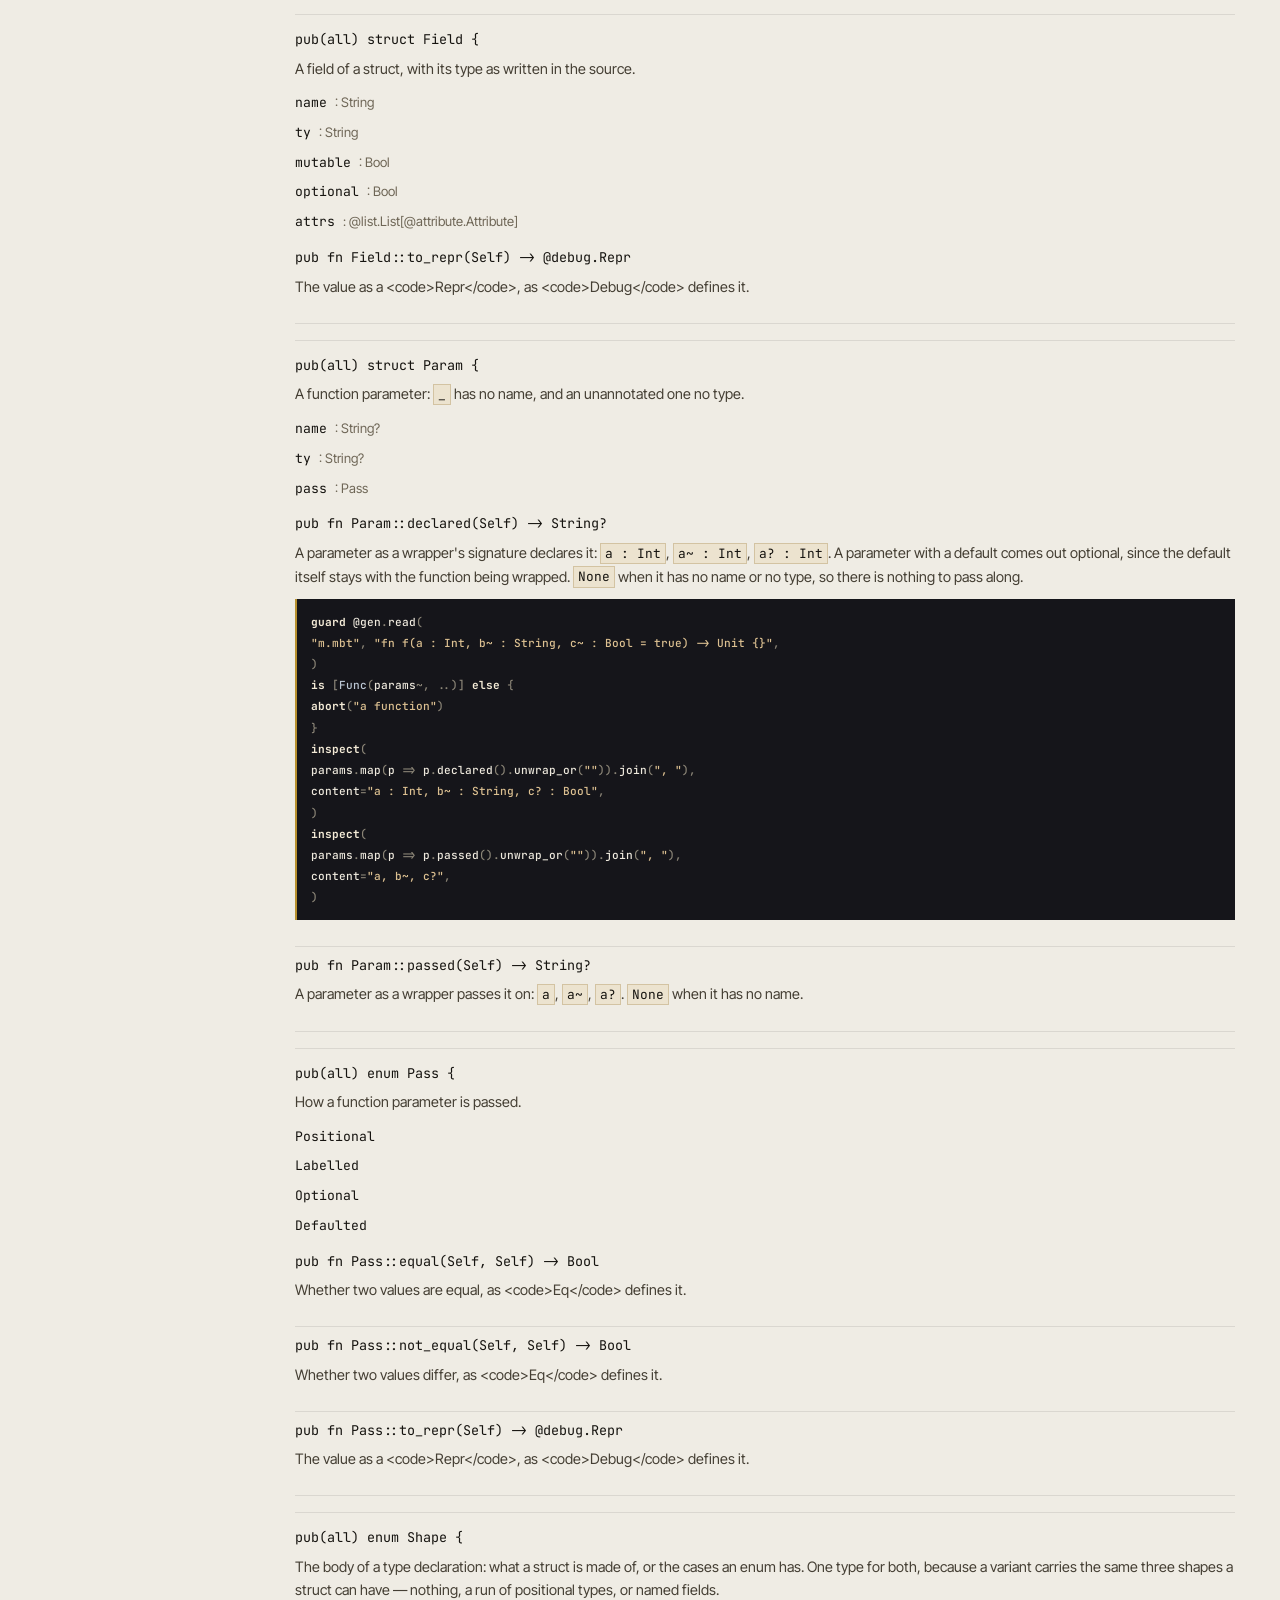
==== commit eb1af1e6: "docs(moonast): the two new list positions, and the file a refusal names. The README, the guide and t" ====
--- a/docs/api.html
+++ b/docs/api.html
@@ -41,7 +41,9 @@
 <a class="pkg-link" href="#pkg-quote">Plate I</a>
 <a class="sub" href="#quote.bool">bool</a>
 <a class="sub" href="#quote.bytes">bytes</a>
+<a class="sub" href="#quote.cases">cases</a>
 <a class="sub" href="#quote.expr">expr</a>
+<a class="sub" href="#quote.fields">fields</a>
 <a class="sub" href="#quote.ident">ident</a>
 <a class="sub" href="#quote.int">int</a>
 <a class="sub" href="#quote.items">items</a>
@@ -113,6 +115,15 @@
 content=&quot;b\&quot;\\xe5\\x9d\\x90\\xe6\\xa0\\x87\&quot;&quot;,
 )</code></pre></div>
 </div>
+<div class="entry kind-value" id="quote.cases">
+<div class="sig">pub fn cases(StringView) -&gt; Template <a class="anchor" href="#quote.cases" aria-label="Link to cases">#</a></div>
+<div class="desc"><p>A template of match cases, for the hole a <code>match</code> has where its case list goes. Each case is <code>pattern =&gt; body</code>, on its own line, exactly as it is written between the braces of a <code>match</code>.</p>
+<pre data-lang="moonbit"><code>let cases = @quote.cases(&quot;$pattern =&gt; $value&quot;)
+.set(&quot;pattern&quot;, @quote.ident(&quot;Empty&quot;))
+.set(&quot;value&quot;, @quote.int(0))
+.render()
+inspect(cases.to_string(), content=&quot;Empty =&gt; 0&quot;)</code></pre></div>
+</div>
 <div class="entry kind-value" id="quote.expr">
 <div class="sig">pub fn expr(StringView) -&gt; Template <a class="anchor" href="#quote.expr" aria-label="Link to expr">#</a></div>
 <div class="desc"><p>A template of one expression.</p>
@@ -121,6 +132,15 @@
 .set(&quot;b&quot;, @quote.int(2))
 .render()
 inspect(code.to_string(), content=&quot;1 + 2&quot;)</code></pre></div>
+</div>
+<div class="entry kind-value" id="quote.fields">
+<div class="sig">pub fn fields(StringView) -&gt; Template <a class="anchor" href="#quote.fields" aria-label="Link to fields">#</a></div>
+<div class="desc"><p>A template of record fields, for the hole a record has where its field list goes. Each field is <code>label: value</code>; the same code fills the arguments of a constructor, where a labelled argument is written the same way.</p>
+<pre data-lang="moonbit"><code>let fields = @quote.fields(&quot;$label: $value&quot;)
+.set(&quot;label&quot;, @quote.ident(&quot;x&quot;))
+.set(&quot;value&quot;, @quote.int(1))
+.render()
+inspect(fields.to_string(), content=&quot;x: 1&quot;)</code></pre></div>
 </div>
 <div class="entry kind-value" id="quote.ident">
 <div class="sig">pub fn ident(StringView) -&gt; Code raise Refused <a class="anchor" href="#quote.ident" aria-label="Link to ident">#</a></div>
@@ -186,7 +206,7 @@
 <div class="entry kind-type" id="quote.Template">
 <div class="sig">pub struct Template <a class="anchor" href="#quote.Template" aria-label="Link to Template">#</a></div>
 <div class="desc"><p>A piece of MoonBit with holes, waiting to be filled and rendered.</p>
-<p>A hole is <code>$name</code>; write it in the case the position wants, <code>$T</code> where a type or constructor goes and <code>$name</code> where a value or a name goes. <code>$name*</code> takes a list and expands among statements, array elements or positional arguments. <code>$$</code> is a literal dollar sign.</p></div>
+<p>A hole is <code>$name</code>; write it in the case the position wants, <code>$T</code> where a type or constructor goes and <code>$name</code> where a value or a name goes. <code>$name*</code> takes a list and expands among statements, array elements, positional arguments, a match&#x27;s cases and a record&#x27;s fields. <code>$$</code> is a literal dollar sign.</p></div>
 <div class="entry kind-value nested" id="quote.Template.render">
 <div class="sig">pub fn Template::render(Self) -&gt; Code raise Refused <a class="anchor" href="#quote.Template.render" aria-label="Link to Template::render">#</a></div>
 <div class="desc"><p>Parse the template with its holes standing as placeholders, put each fill where its placeholder stands, and give back the result. Refused when a hole is left empty, a fill names no hole, a fill does not fit where it stands, or the template is not MoonBit.</p>
@@ -323,6 +343,7 @@
 <li><span class="pname">name</span> : String</li>
 <li><span class="pname">line</span> : Int32</li>
 <li><span class="pname">column</span> : Int32</li>
+<li><span class="pname">file</span> : String</li>
 </ul>
 <div class="entry kind-value nested" id="attr.Args.bool">
 <div class="sig">pub fn Args::bool(Self, StringView) -&gt; Bool? <a class="anchor" href="#attr.Args.bool" aria-label="Link to Args::bool">#</a></div>
@@ -416,7 +437,7 @@
 <div class="desc"><p>The parameters one annotation takes. Built by chaining:</p>
 <pre data-lang="moonbit"><code>Spec::new(&quot;app.get&quot;).positional(&quot;path&quot;, Str).optional(&quot;summary&quot;, Str).many(&quot;tags&quot;, Str)</code></pre></div>
 <div class="entry kind-value nested" id="attr.Spec.bind">
-<div class="sig">pub fn Spec::bind(Self, @attribute.Attribute) -&gt; Args raise Refused <a class="anchor" href="#attr.Spec.bind" aria-label="Link to Spec::bind">#</a></div>
+<div class="sig">pub fn Spec::bind(Self, @attribute.Attribute, file? : String) -&gt; Args raise Refused <a class="anchor" href="#attr.Spec.bind" aria-label="Link to Spec::bind">#</a></div>
 <div class="desc"><p>The annotation&#x27;s arguments, checked against the spec.</p>
 <pre data-lang="moonbit"><code>let source = &quot;#app.get(\&quot;/users\&quot;, tag=\&quot;users\&quot;)\nfn list_users() -&gt; Unit {}&quot;
 let impls = @parser.parse_string(source).0
@@ -430,7 +451,26 @@
 let spec = @attr.Spec::new(&quot;app.get&quot;).positional(&quot;path&quot;, Str).many(&quot;tag&quot;, Str)
 let args = spec.bind(a)
 inspect(args.str(&quot;path&quot;).unwrap_or(&quot;&quot;), content=&quot;/users&quot;)
-inspect(args.strs(&quot;tag&quot;).join(&quot;, &quot;), content=&quot;users&quot;)</code></pre></div>
+inspect(args.strs(&quot;tag&quot;).join(&quot;, &quot;), content=&quot;users&quot;)</code></pre>
+<p>Pass the file the annotation was read from and every refusal names it, so the line and column in the message can be opened:</p>
+<pre data-lang="moonbit"><code>let source = &quot;#app.get\nfn list_users() -&gt; Unit {}&quot;
+let impls = @parser.parse_string(source).0
+guard impls is @list.More(impl_, tail=@list.Empty) else {
+abort(&quot;one declaration&quot;)
+}
+guard impl_ is @syntax.TopFuncDef(fun_decl={ attrs, .. }, ..) else {
+abort(&quot;a function&quot;)
+}
+guard @attr.find(attrs, &quot;app.get&quot;) is Some(a) else { abort(&quot;annotated&quot;) }
+let refused = try {
+let _ = @attr.Spec::new(&quot;app.get&quot;)
+.positional(&quot;path&quot;, Str)
+.bind(a, file=&quot;models.mbt&quot;)
+&quot;bound&quot;
+} catch {
+e =&gt; e.to_string()
+}
+inspect(refused, content=&quot;models.mbt:1:1: path is required&quot;)</code></pre></div>
 </div>
 <div class="entry kind-value nested" id="attr.Spec.many">
 <div class="sig">pub fn Spec::many(Self, String, Kind, positional? : Bool) -&gt; Self <a class="anchor" href="#attr.Spec.many" aria-label="Link to Spec::many">#</a></div>
@@ -478,13 +518,13 @@
 <h3 class="group-head" id="attr-errors">Errors</h3>
 <div class="entry kind-error" id="attr.Refused">
 <div class="sig">pub(all) suberror Refused { <a class="anchor" href="#attr.Refused" aria-label="Link to Refused">#</a></div>
-<div class="desc"><p>Why an annotation&#x27;s arguments were not accepted, with where the annotation stands in its file.</p></div>
-<ul class="params">
-<li><span class="pname">Malformed(raw~ : String, line~ : Int32, column~ : Int32)</span> — The payload is outside the annotation grammar: arrays, numbers, a qualified or generic type cannot be written, and a keyword cannot be a label.</li>
-<li><span class="pname">Missing(key~ : String, line~ : Int32, column~ : Int32)</span> — A required parameter was not given.</li>
-<li><span class="pname">Unknown(key~ : String, line~ : Int32, column~ : Int32)</span> — A parameter the spec does not have.</li>
-<li><span class="pname">Mistyped(key~ : String, expected~ : String, line~ : Int32, column~ : Int32)</span> — A parameter of the wrong kind.</li>
-<li><span class="pname">Repeated(key~ : String, line~ : Int32, column~ : Int32)</span> — A parameter given twice that may only be given once.</li>
+<div class="desc"><p>Why an annotation&#x27;s arguments were not accepted, with where the annotation stands in its file. <code>file</code> is empty when the caller did not say which file it read the annotation from, and then the message names the position alone.</p></div>
+<ul class="params">
+<li><span class="pname">Malformed(raw~ : String, line~ : Int32, column~ : Int32, file~ : String)</span> — The payload is outside the annotation grammar: arrays, numbers, a qualified or generic type cannot be written, and a keyword cannot be a label.</li>
+<li><span class="pname">Missing(key~ : String, line~ : Int32, column~ : Int32, file~ : String)</span> — A required parameter was not given.</li>
+<li><span class="pname">Unknown(key~ : String, line~ : Int32, column~ : Int32, file~ : String)</span> — A parameter the spec does not have.</li>
+<li><span class="pname">Mistyped(key~ : String, expected~ : String, line~ : Int32, column~ : Int32, file~ : String)</span> — A parameter of the wrong kind.</li>
+<li><span class="pname">Repeated(key~ : String, line~ : Int32, column~ : Int32, file~ : String)</span> — A parameter given twice that may only be given once.</li>
 </ul>
 <div class="entry kind-value nested" id="attr.Refused.output">
 <div class="sig">pub fn Refused::output(Self, &amp;Logger) -&gt; Unit <a class="anchor" href="#attr.Refused.output" aria-label="Link to Refused::output">#</a></div>
@@ -551,13 +591,22 @@
 }
 inspect(@attr.find(decl.attrs(), &quot;demo.describe&quot;) is Some(_), content=&quot;true&quot;)</code></pre></div>
 </div>
+<div class="entry kind-value nested" id="gen.Decl.file">
+<div class="sig">pub fn Decl::file(Self) -&gt; String <a class="anchor" href="#gen.Decl.file" aria-label="Link to Decl::file">#</a></div>
+<div class="desc"><p>The file the declaration was read from, as <code>read</code> was told it. A refusal a generator writes names this file, so a reader can open the line it points at.</p>
+<pre data-lang="moonbit"><code>let source = &quot;#demo.describe\npub struct Point {\n  x : Int\n}&quot;
+guard @gen.read(&quot;src/models.mbt&quot;, source) is [decl] else {
+abort(&quot;one declaration&quot;)
+}
+inspect(decl.file(), content=&quot;src/models.mbt&quot;)</code></pre></div>
+</div>
 <div class="entry kind-value nested" id="gen.Decl.is_public">
 <div class="sig">pub fn Decl::is_public(Self) -&gt; Bool <a class="anchor" href="#gen.Decl.is_public" aria-label="Link to Decl::is_public">#</a></div>
-<div class="desc"><p>Whether the declaration is <code>pub</code>, for every kind the view has a variant for and for the tuple structs that land in <code>Other</code>.</p></div>
+<div class="desc"><p>Whether the declaration is <code>pub</code>, for every kind the view has a variant for and for the tuple structs and traits that land in <code>Other</code>.</p></div>
 </div>
 <div class="entry kind-value nested" id="gen.Decl.name">
 <div class="sig">pub fn Decl::name(Self) -&gt; String <a class="anchor" href="#gen.Decl.name" aria-label="Link to Decl::name">#</a></div>
-<div class="desc"><p>The name a declaration introduces: a type&#x27;s or a function&#x27;s. Empty for one that introduces none, such as an <code>impl</code>. A tuple struct has no variant of its own, so this is how a generator learns its name without reading <code>raw</code> itself.</p>
+<div class="desc"><p>The name a declaration introduces: a type&#x27;s, a function&#x27;s or a trait&#x27;s. Empty for one that introduces none, such as an <code>impl</code>. A tuple struct and a trait have no variant of their own, so this is how a generator learns their names without reading <code>raw</code> itself.</p>
 <pre data-lang="moonbit"><code>let source = &quot;pub struct Rgb(Int, Int, Int)\n\npub fn f() -&gt; Unit { () }&quot;
 let names = @gen.read(&quot;m.mbt&quot;, source).map(decl =&gt; decl.name())
 inspect(names.join(&quot;, &quot;), content=&quot;Rgb, f&quot;)</code></pre></div>
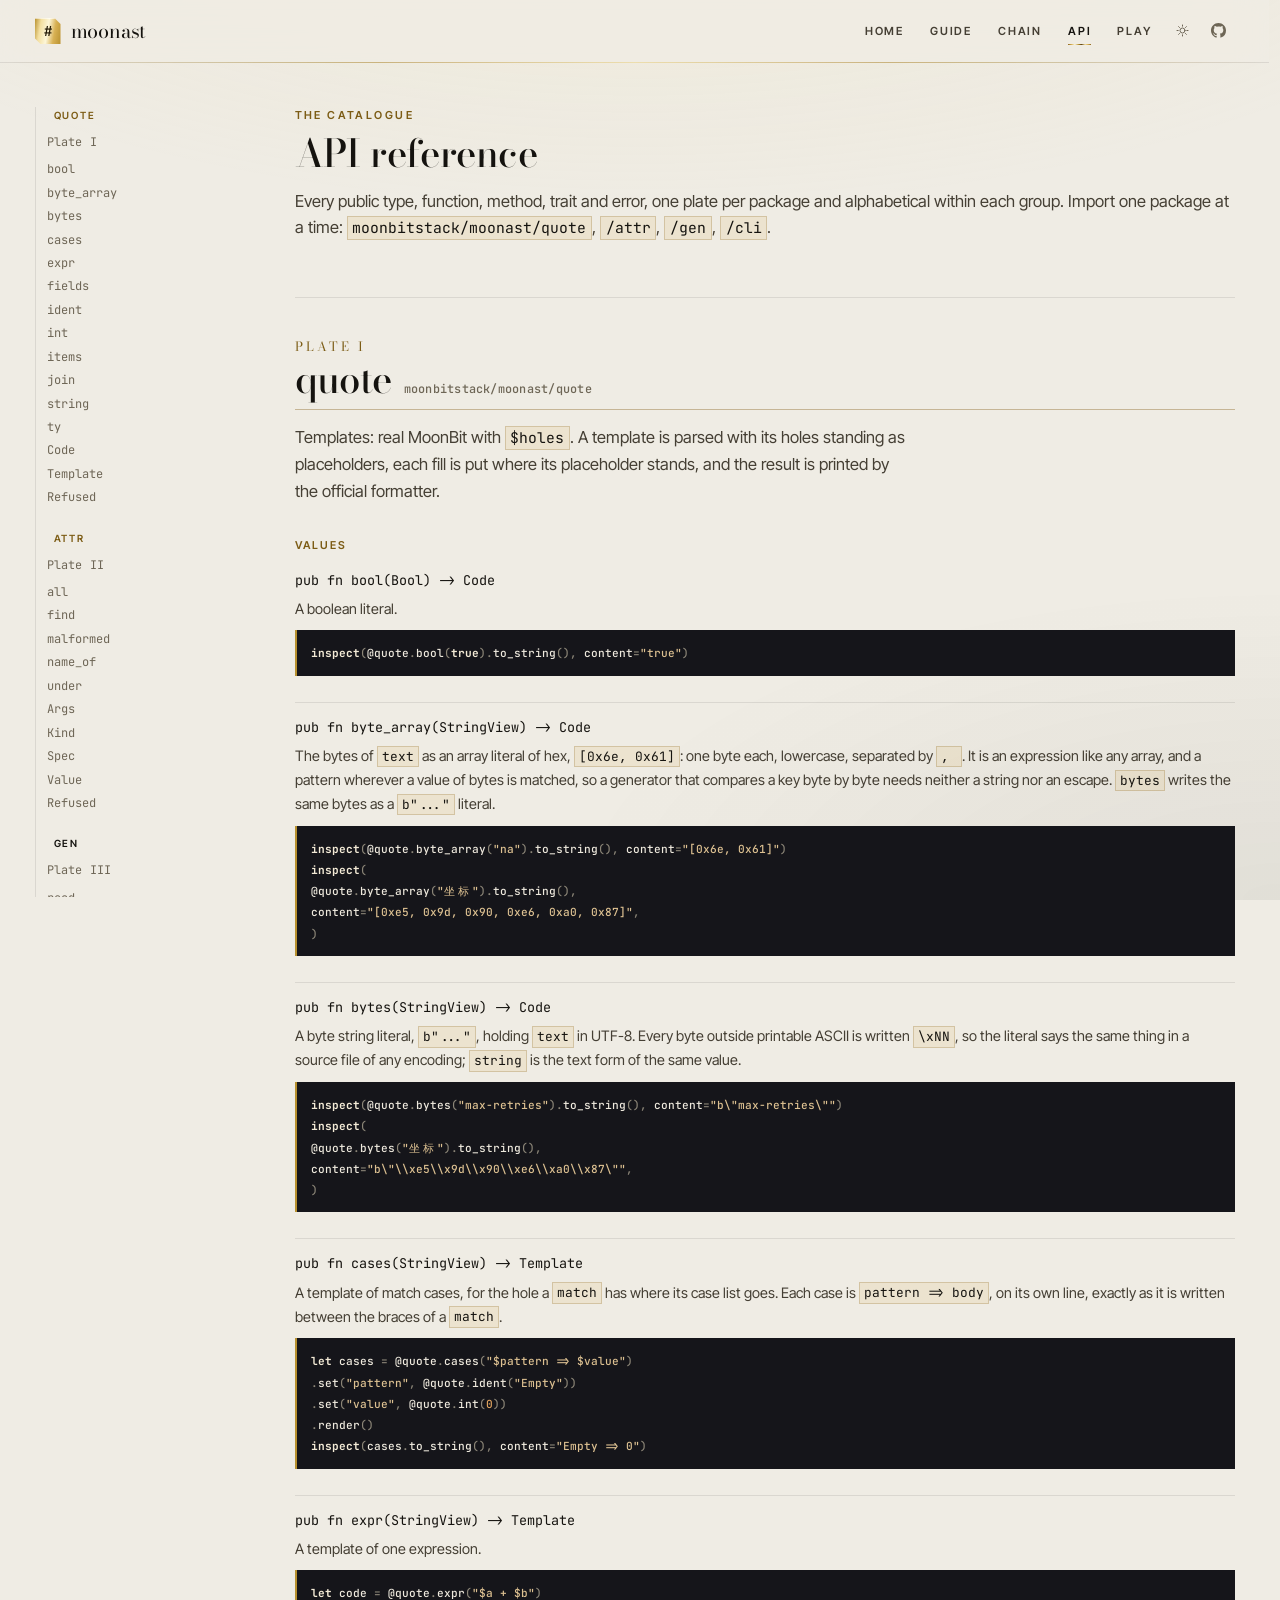
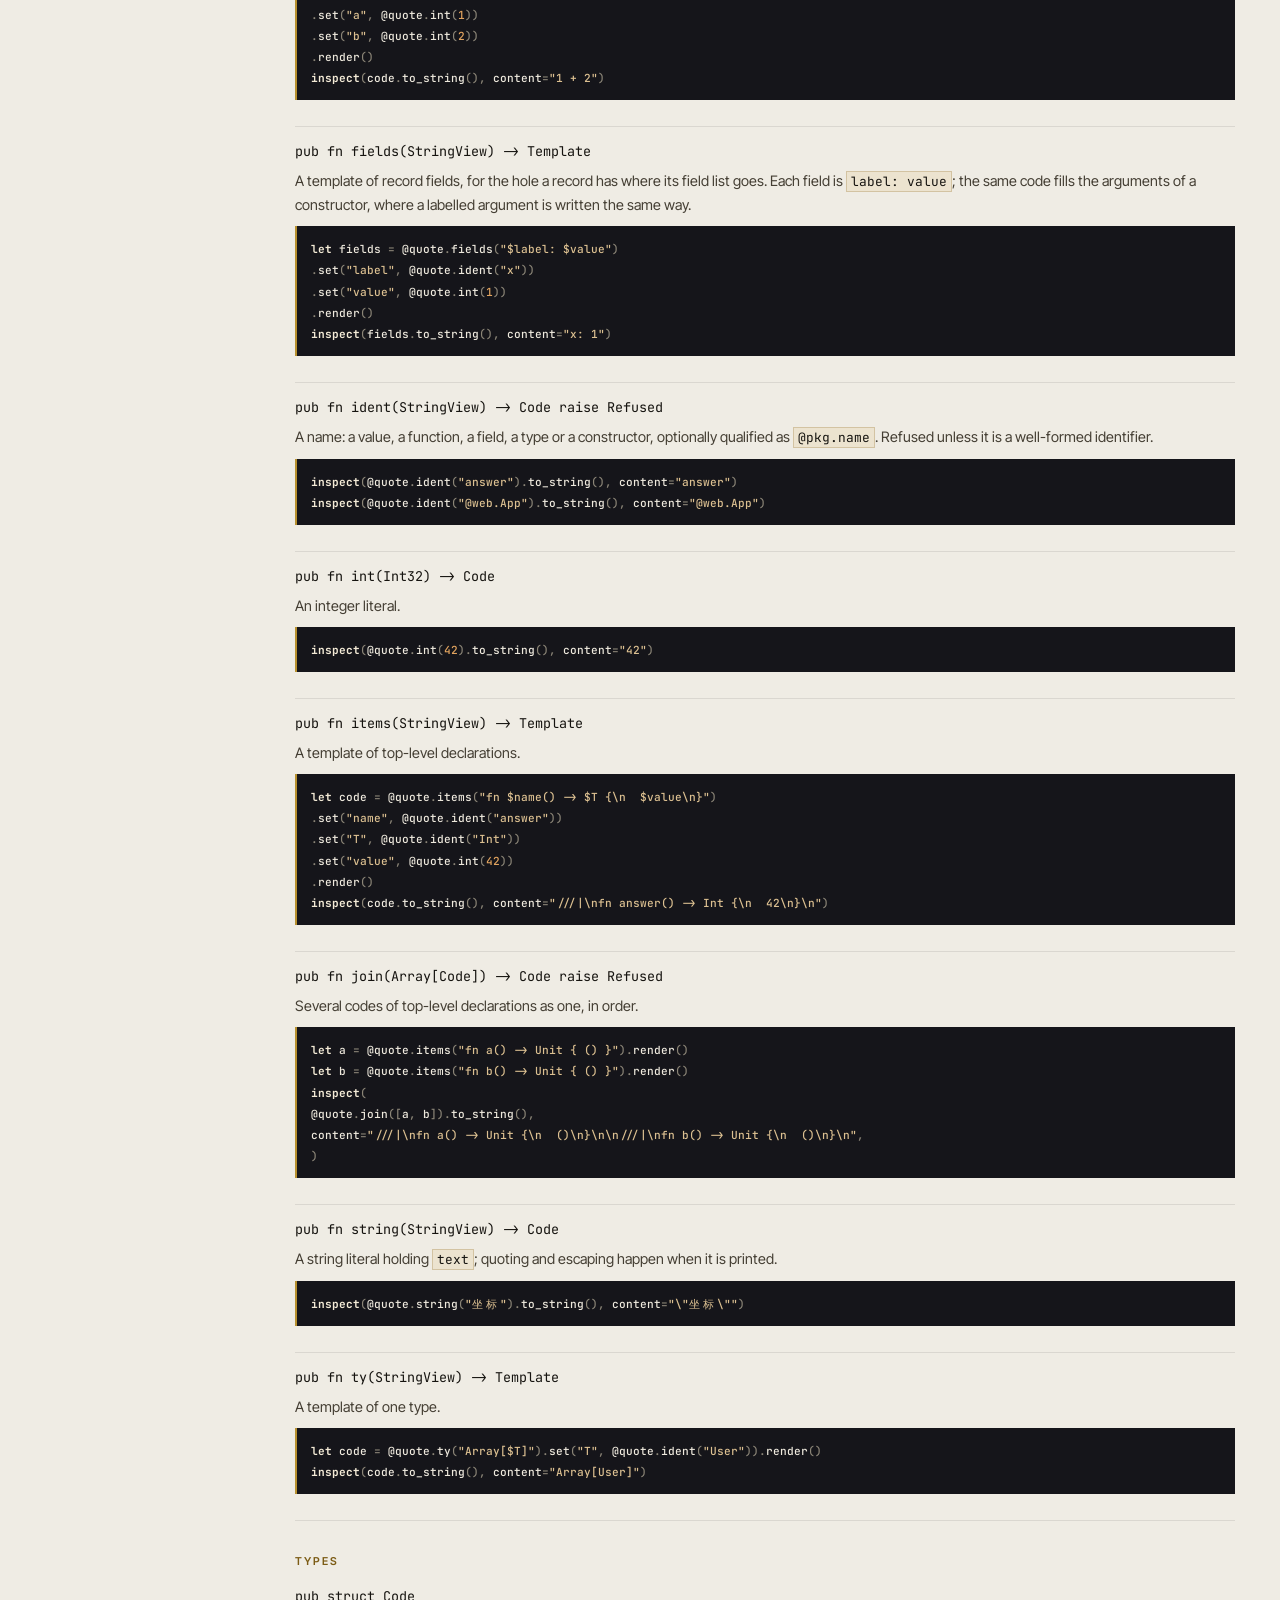
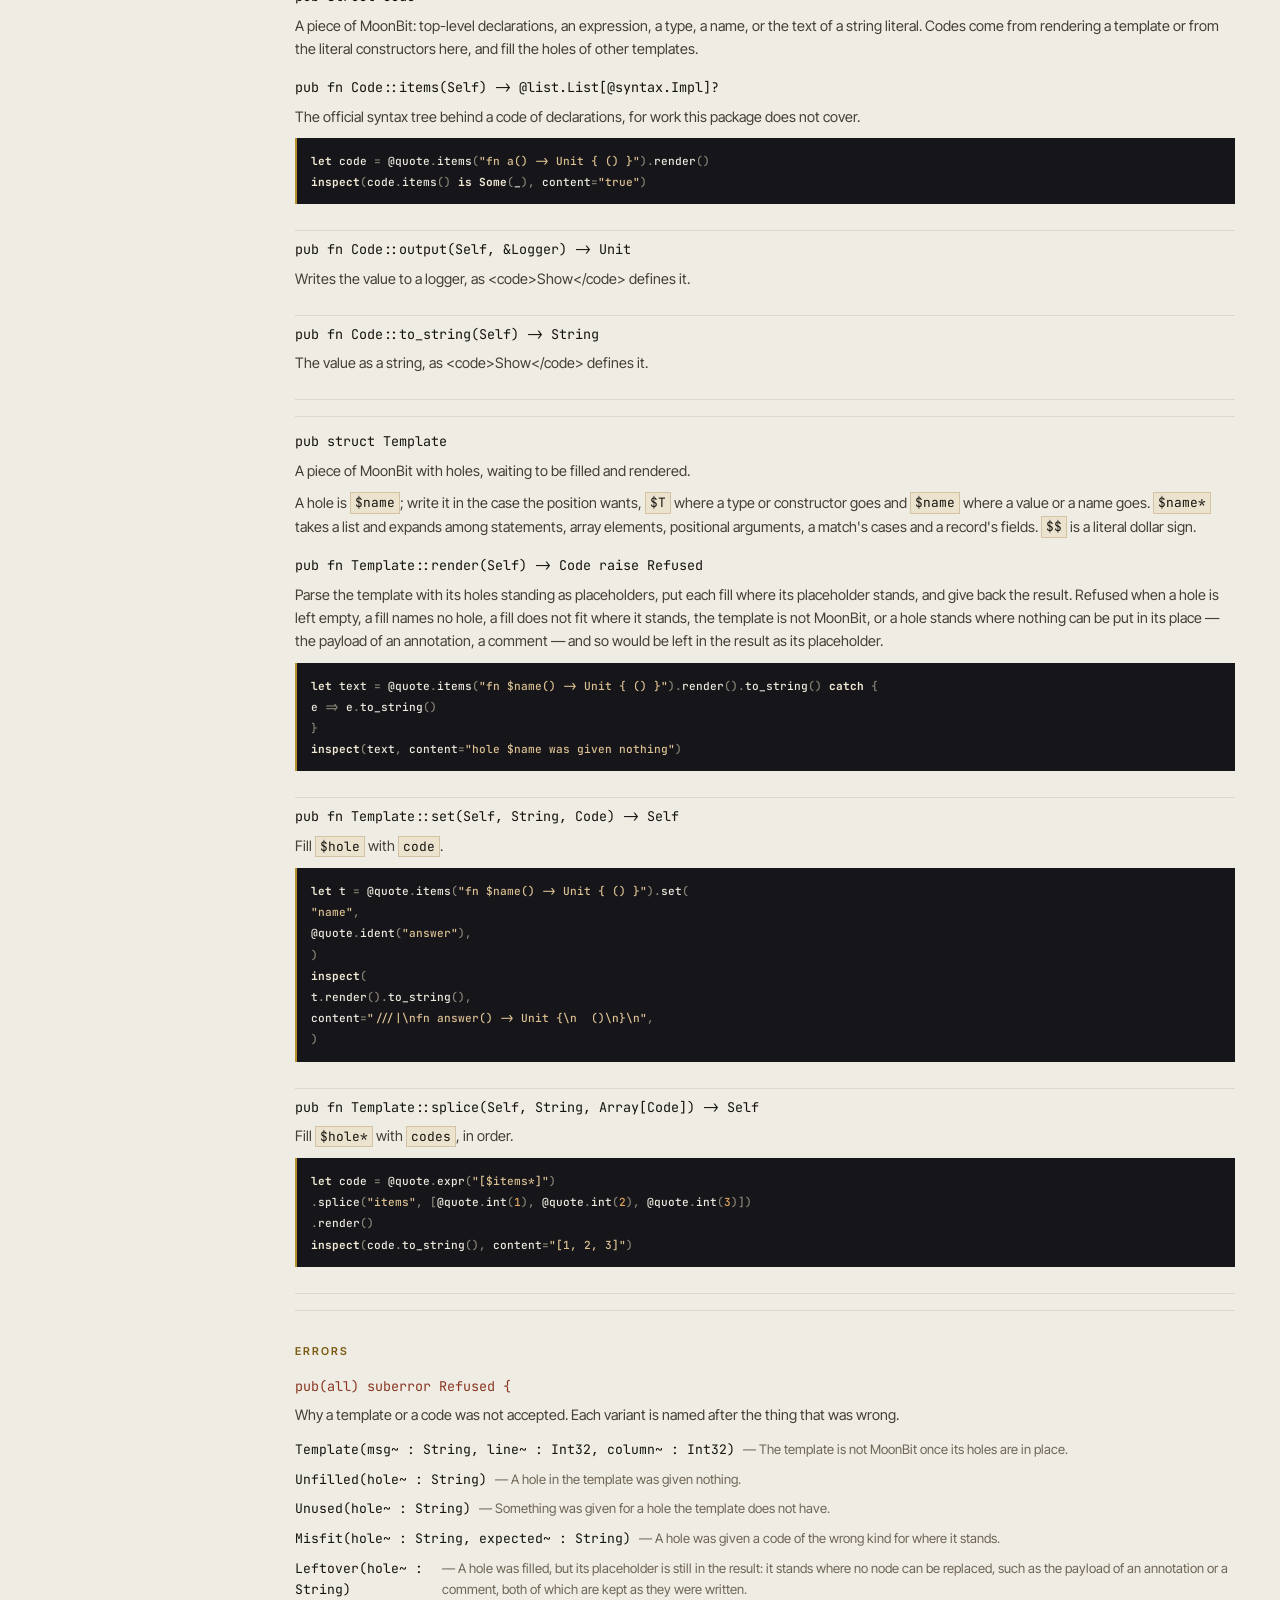
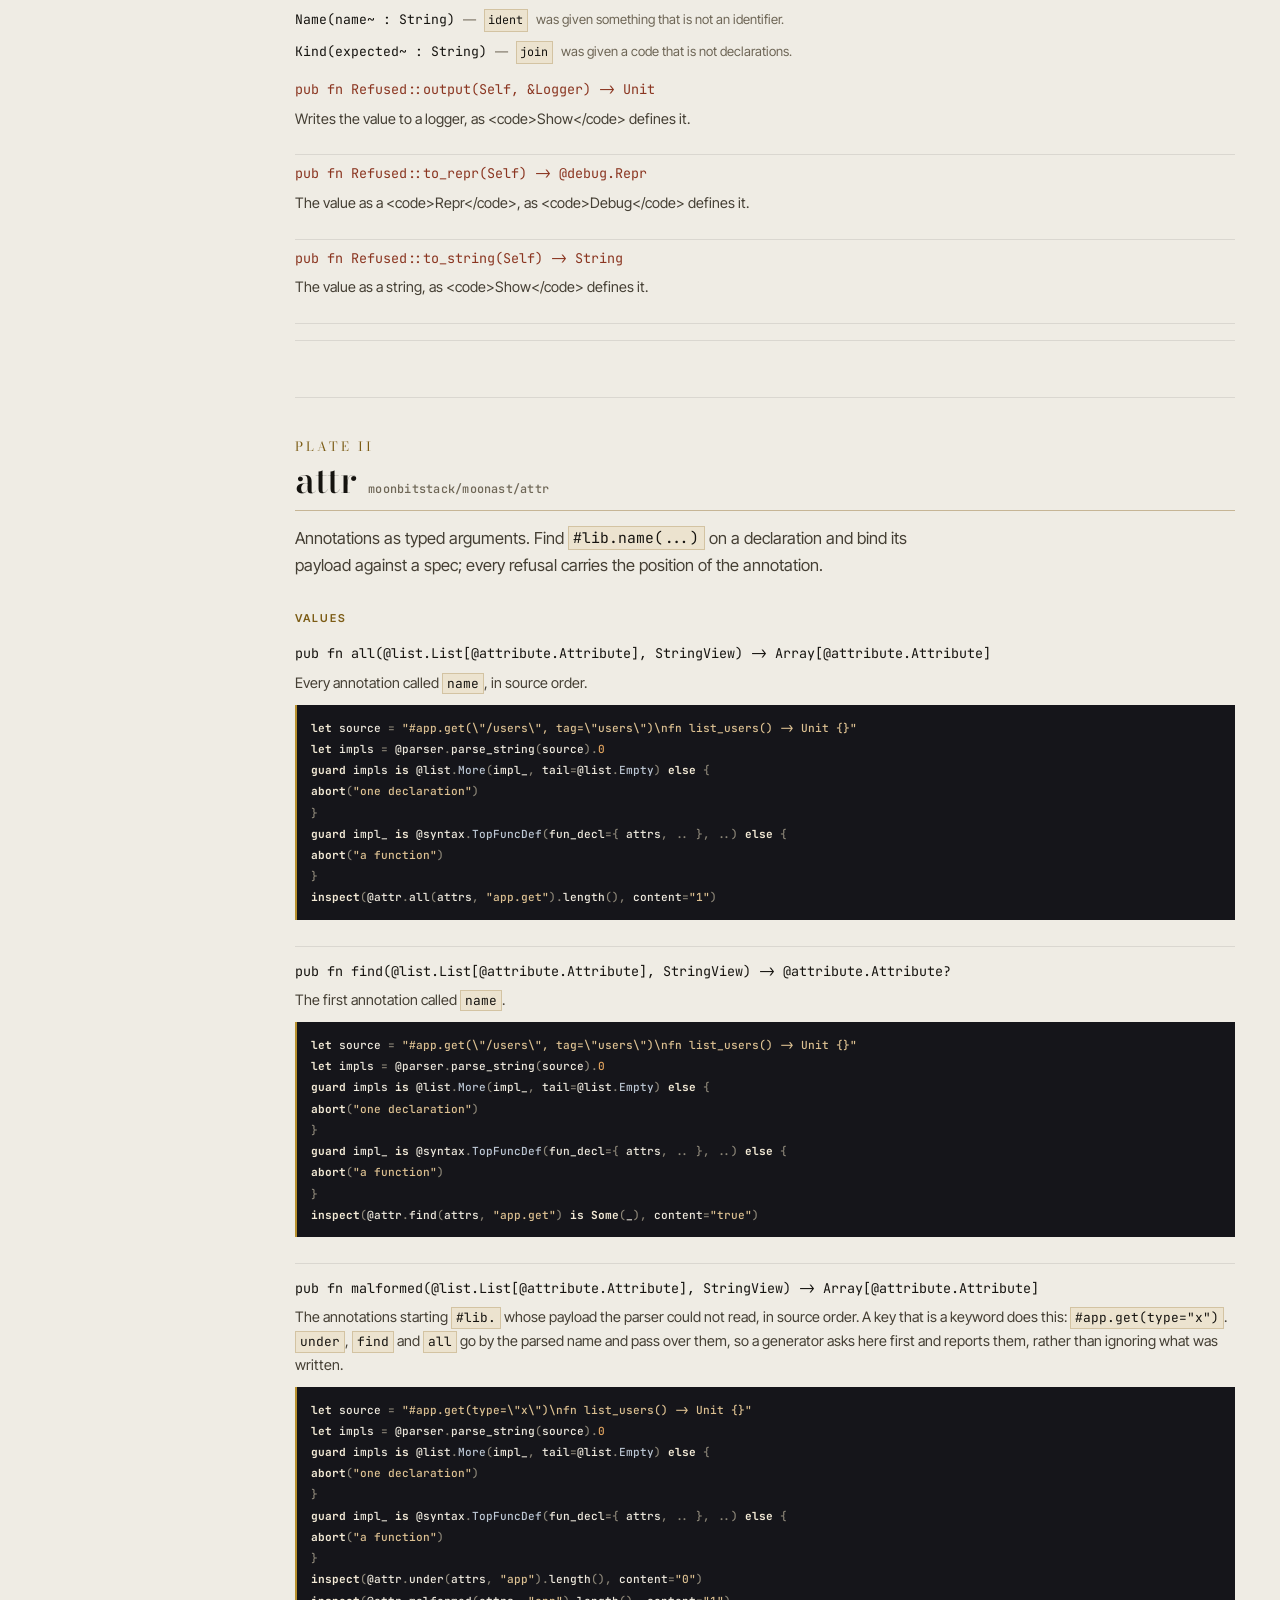
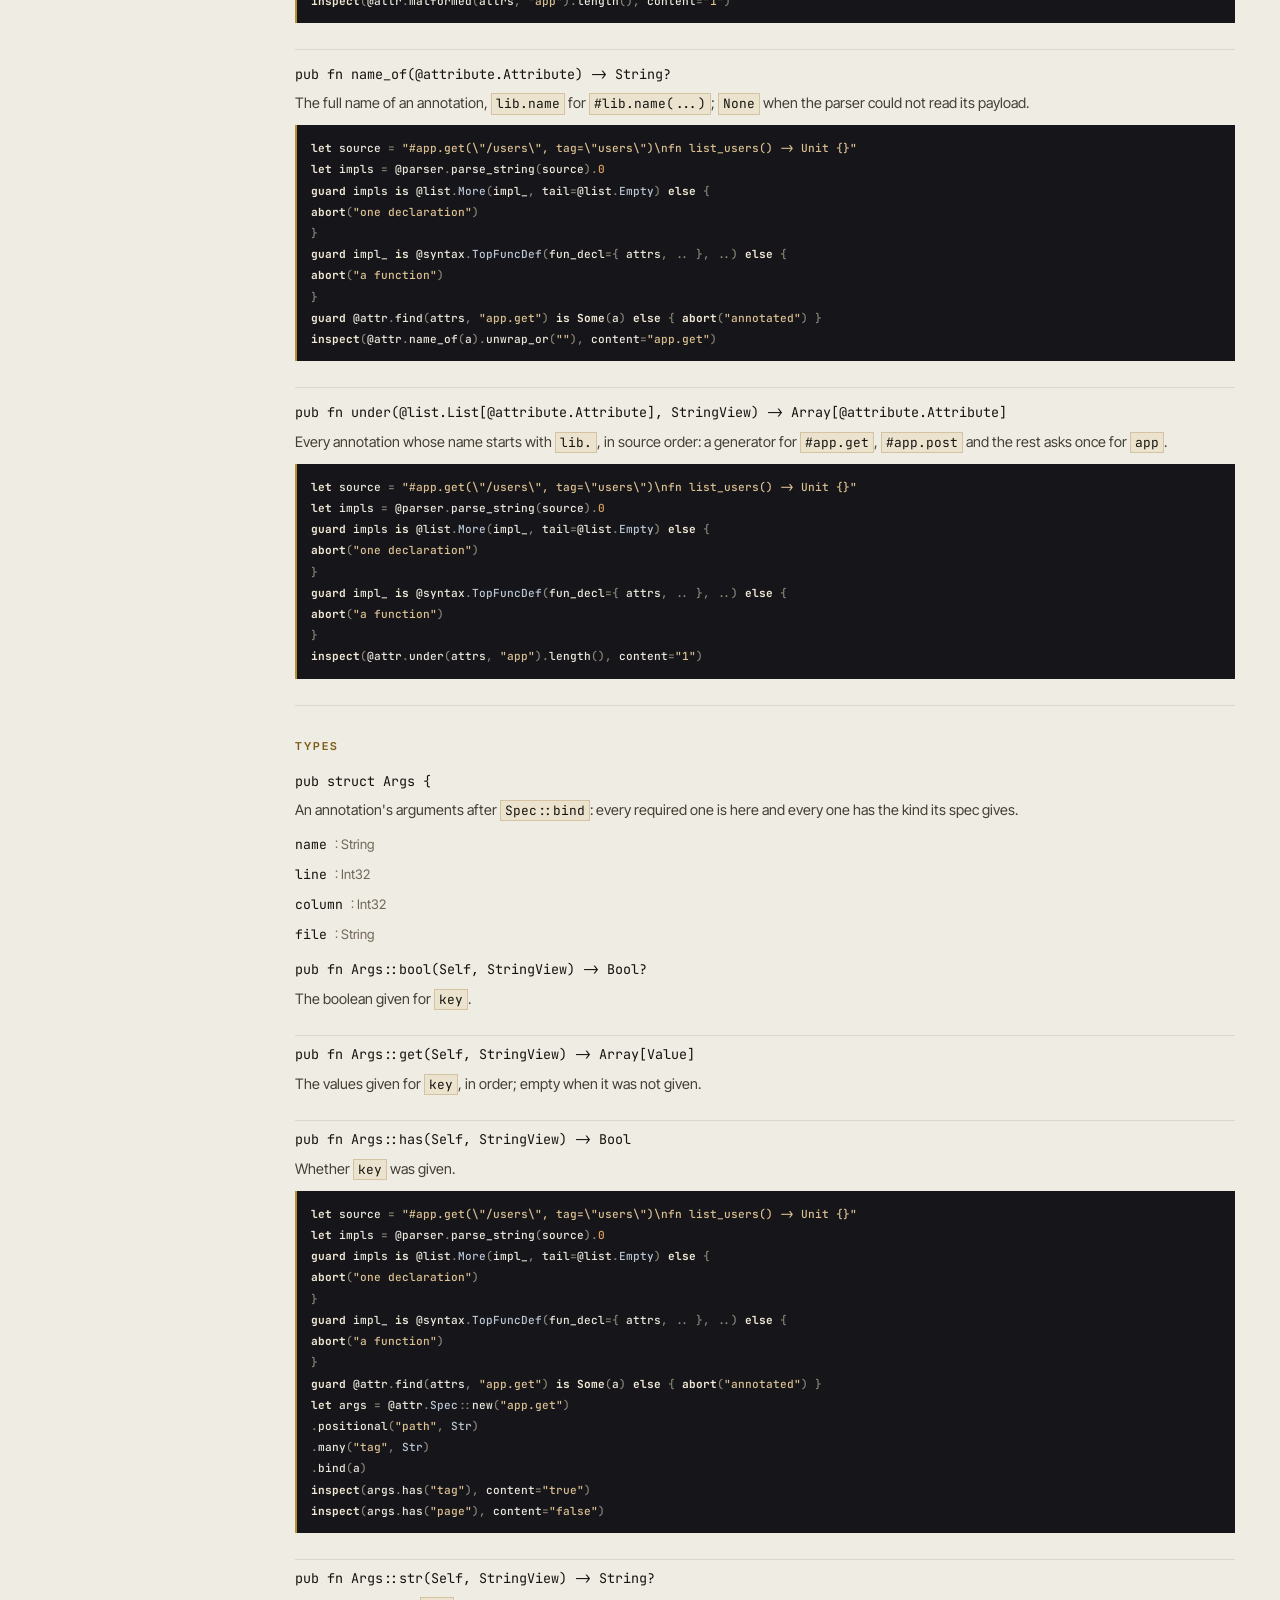
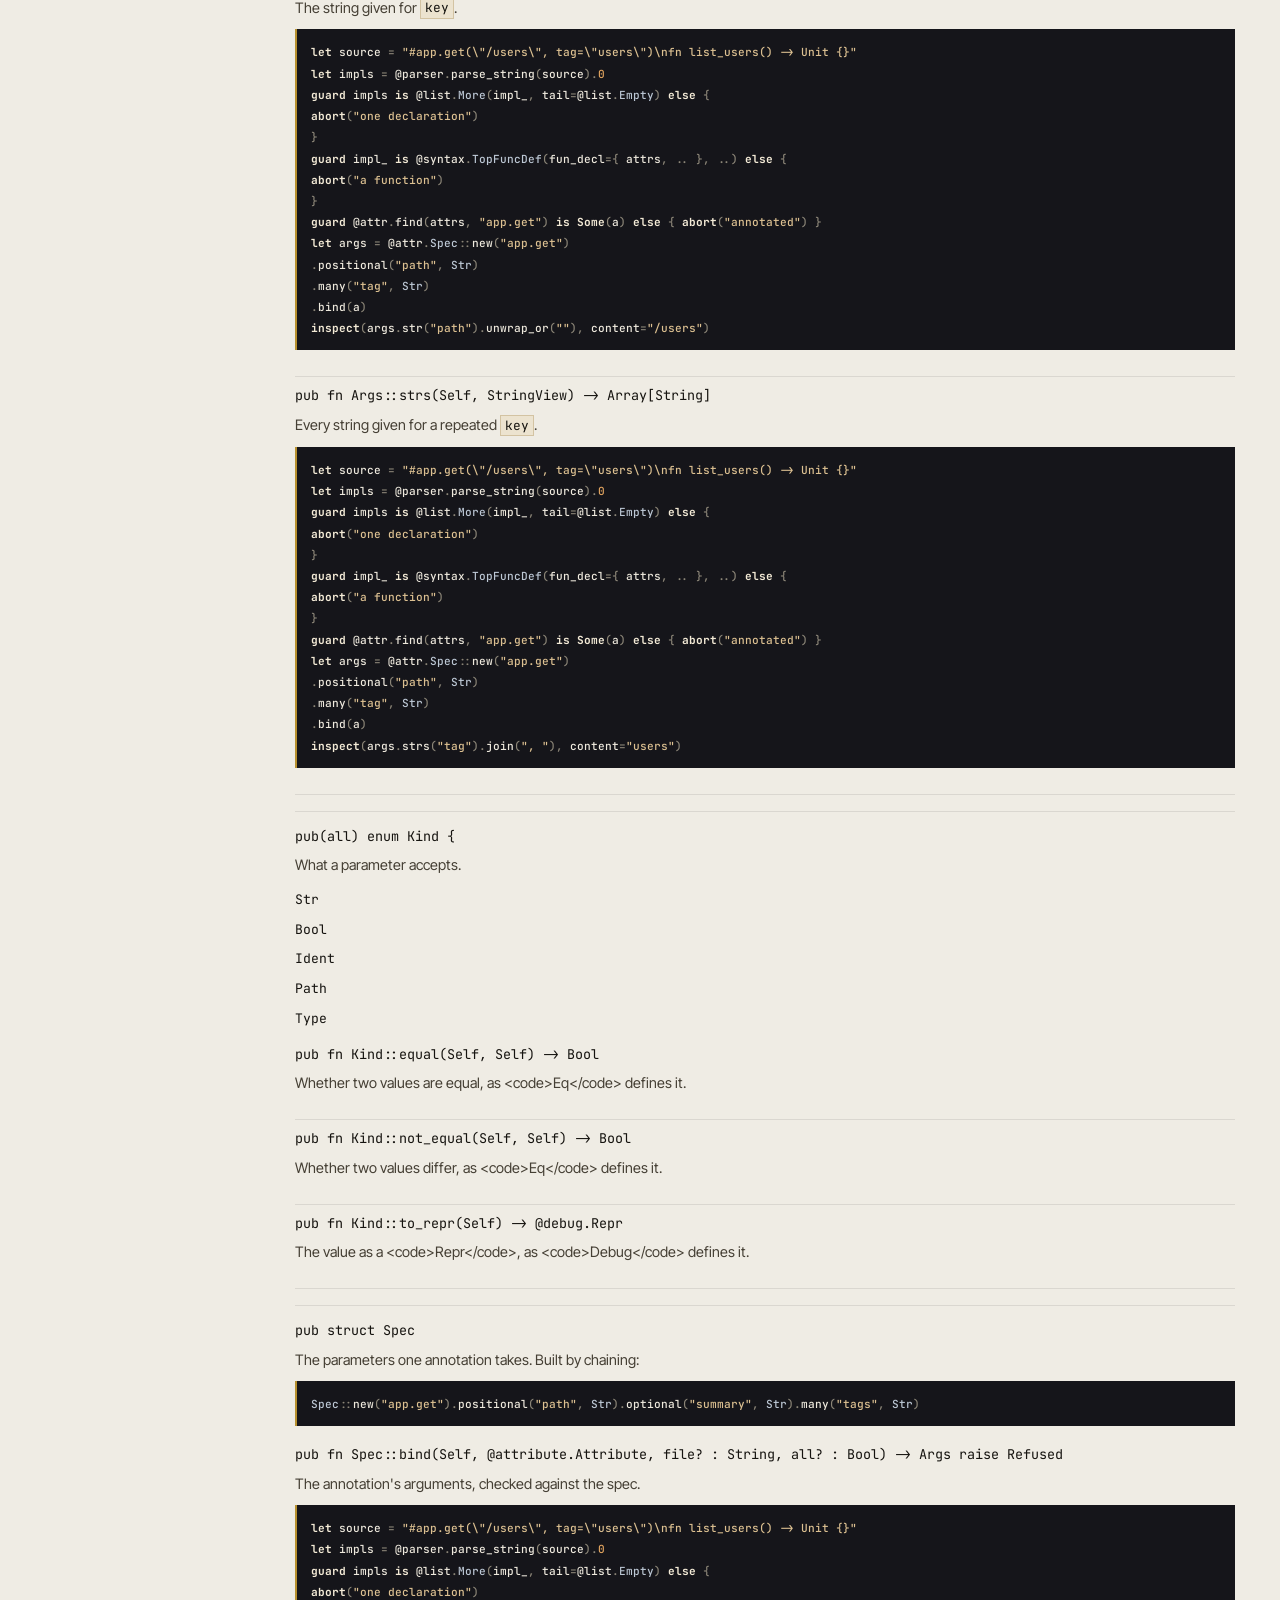
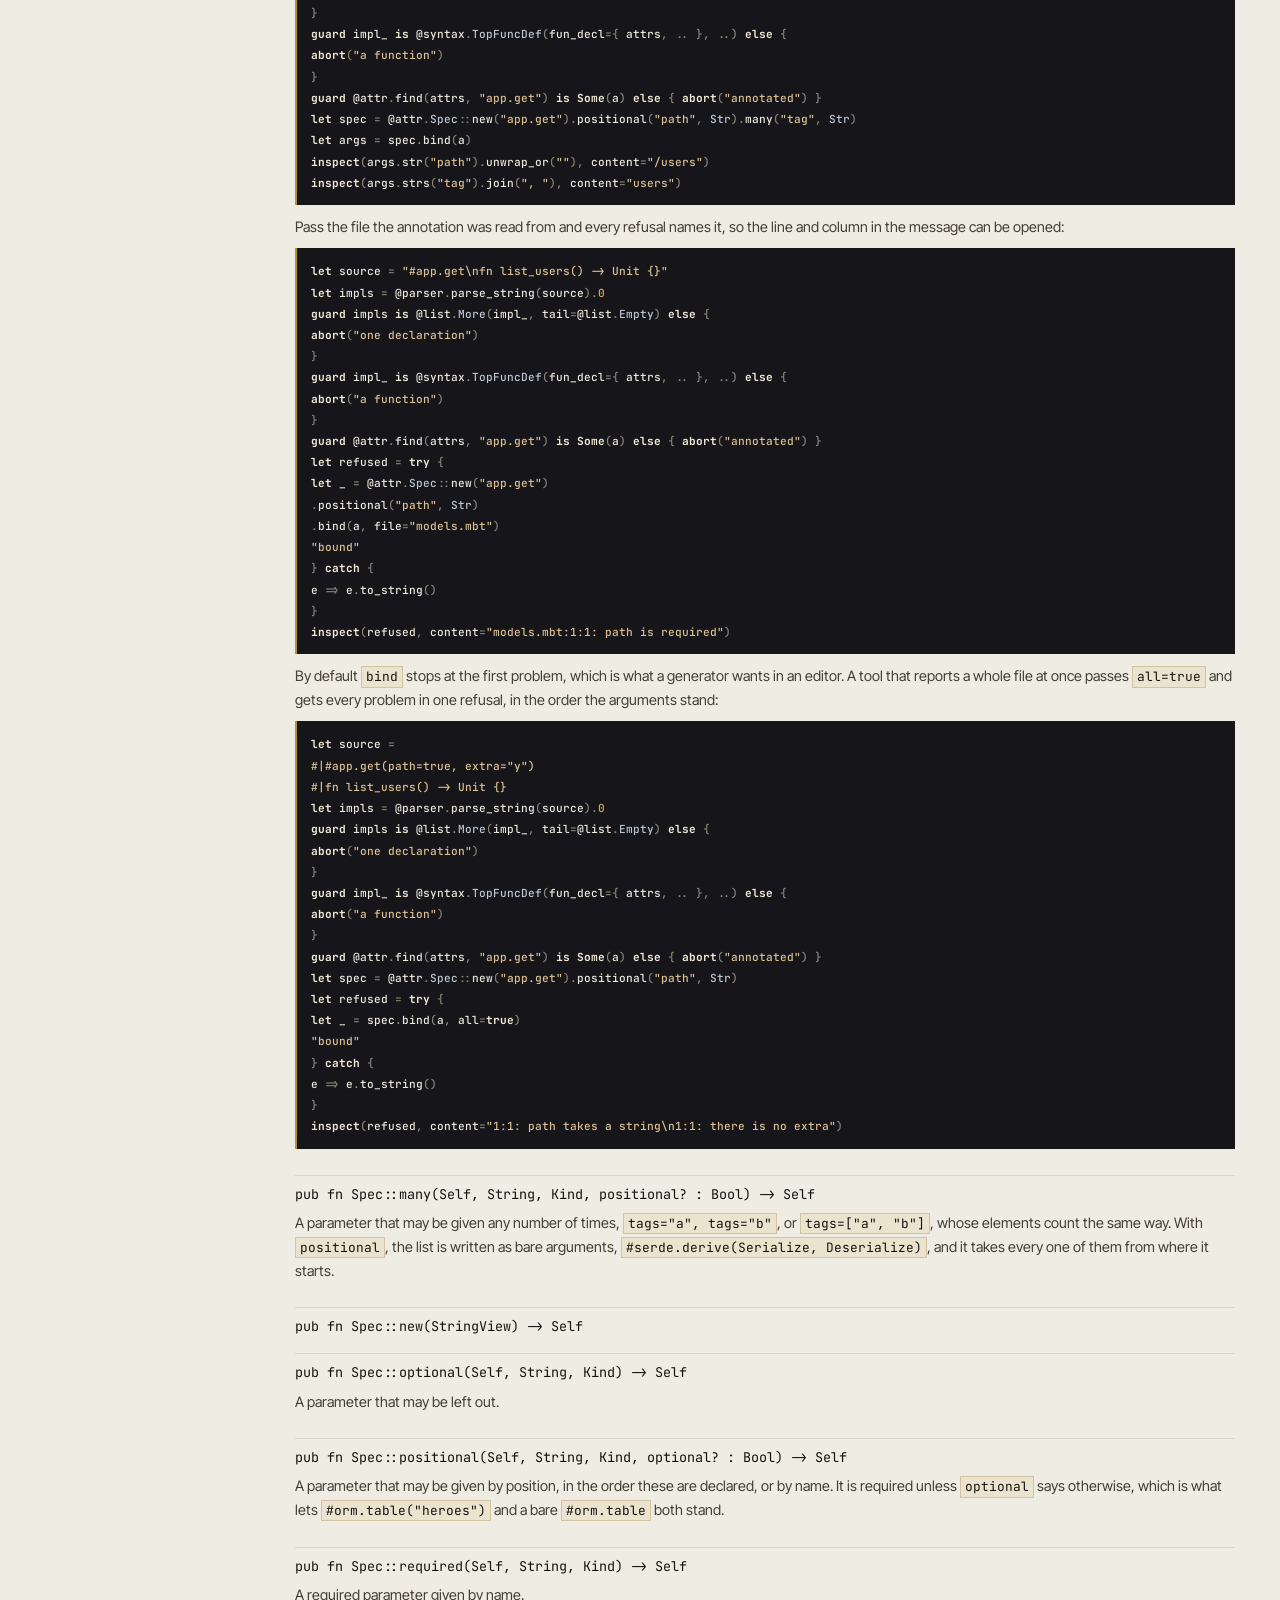
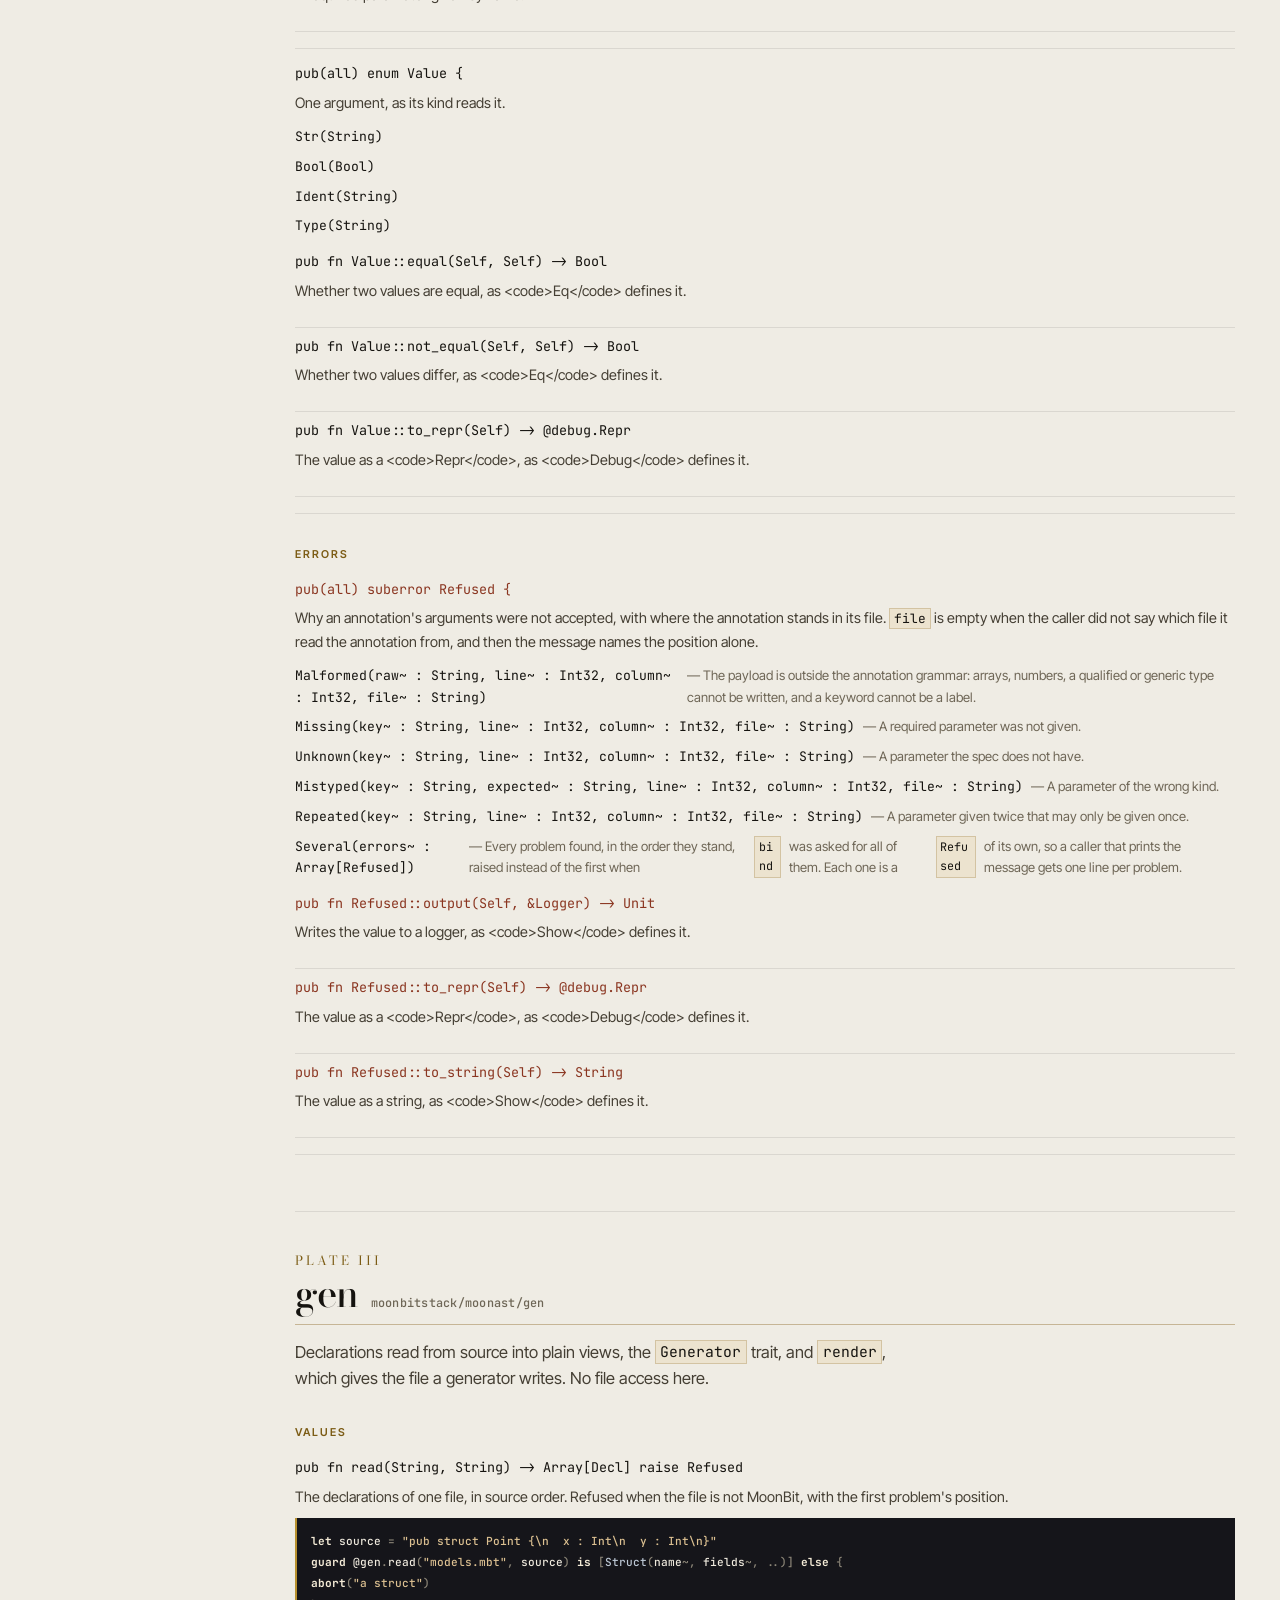
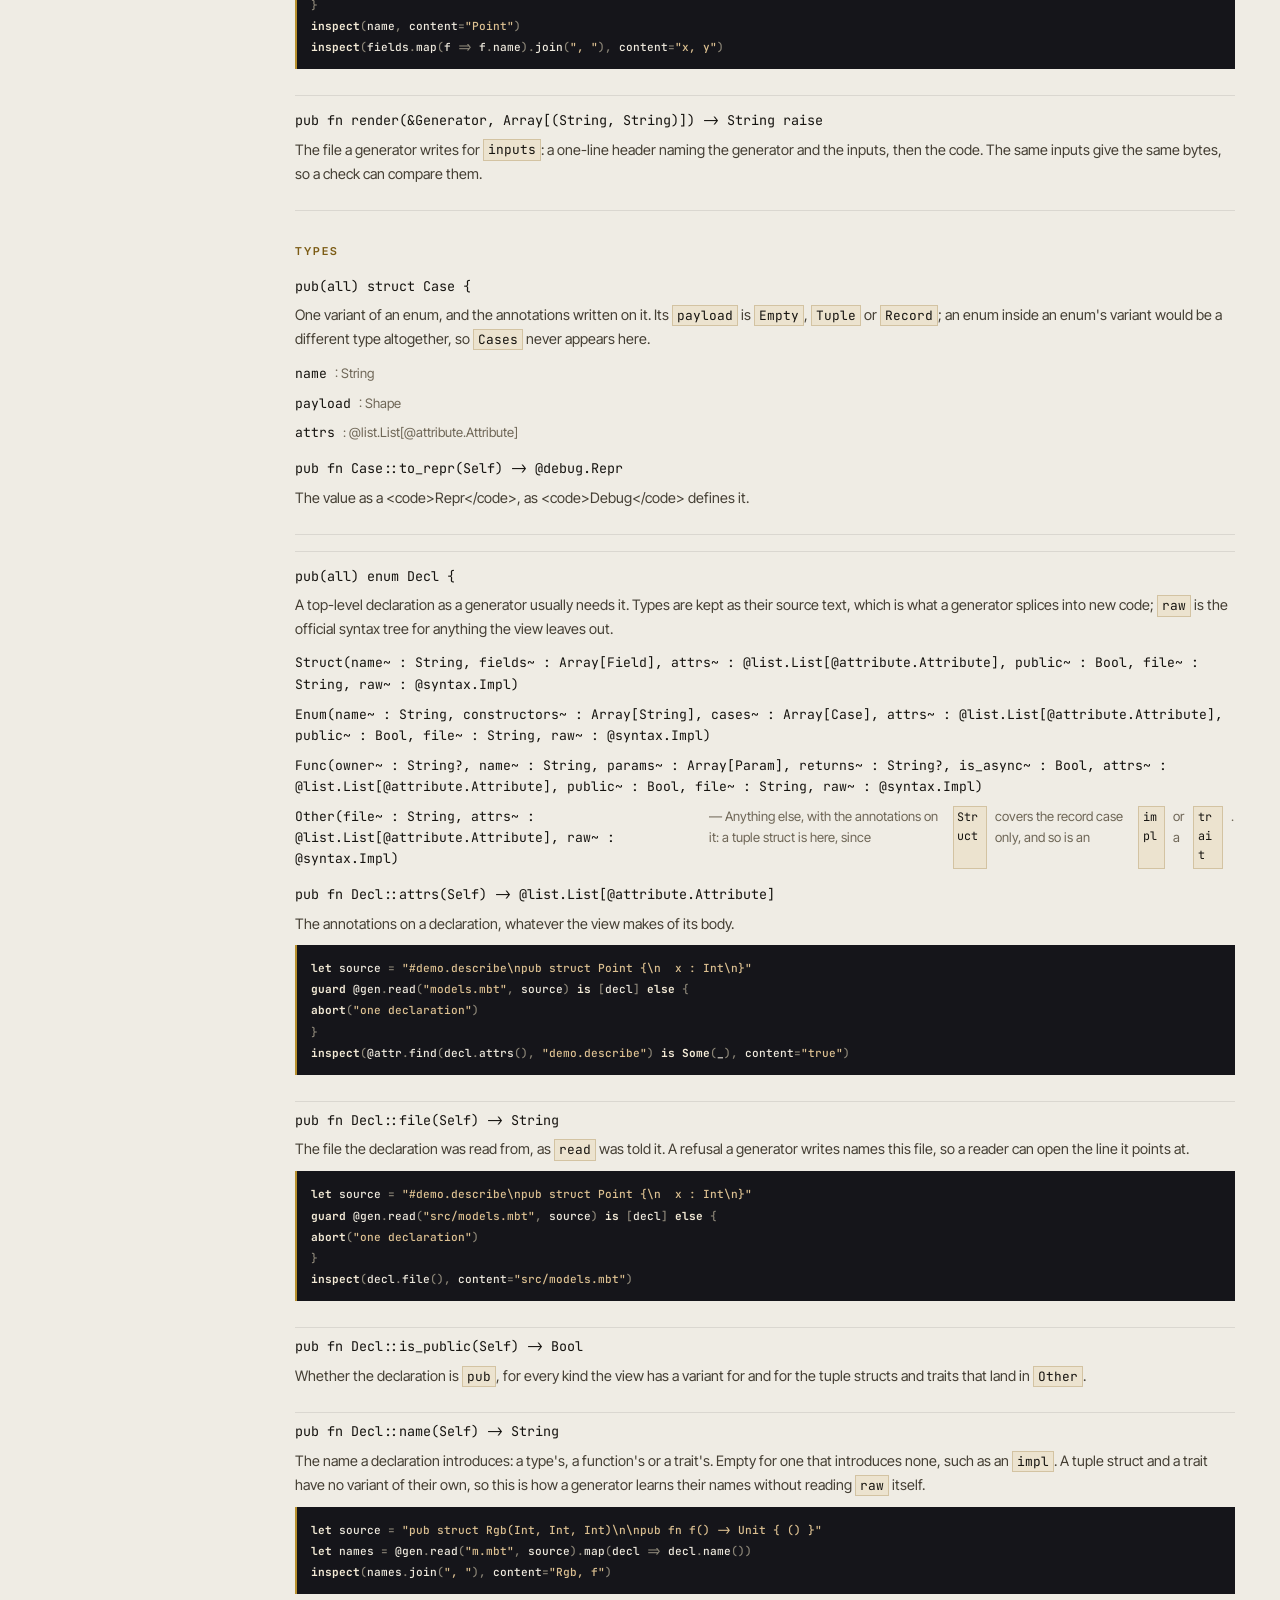
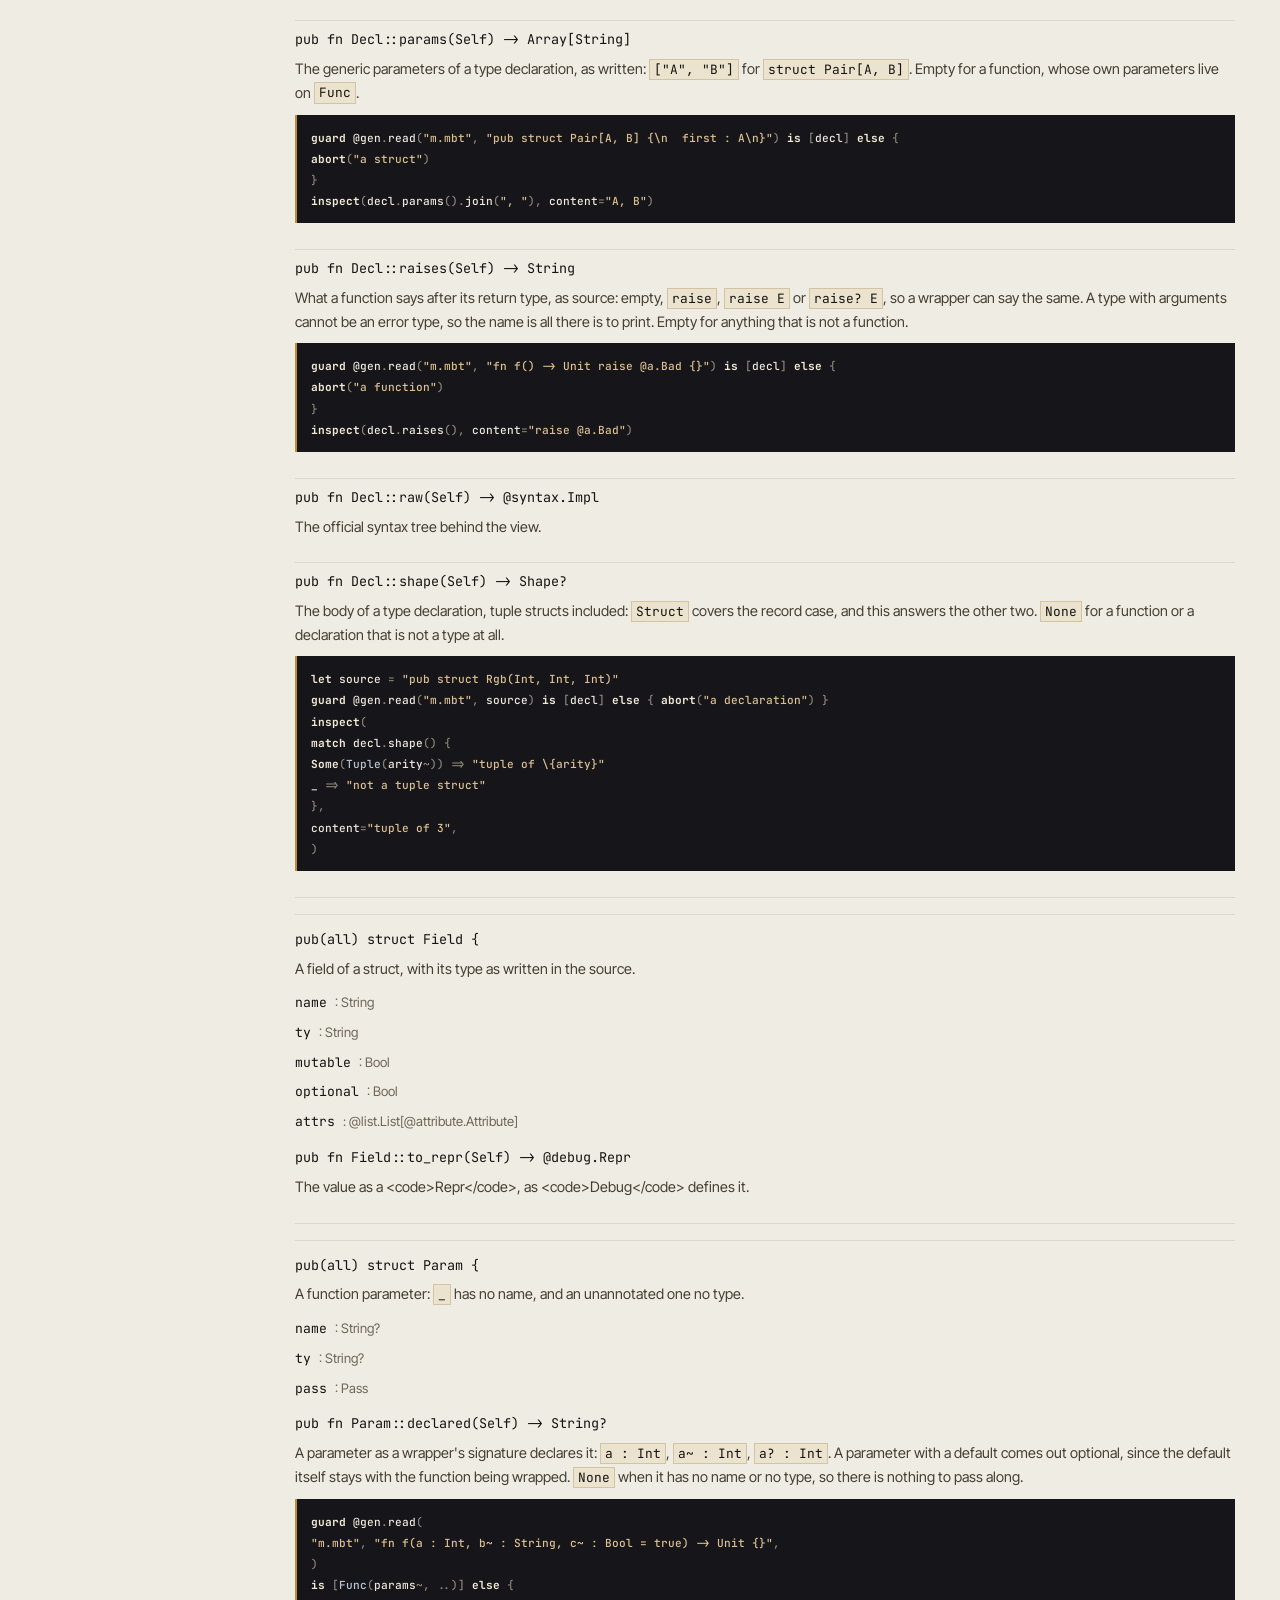
==== commit 2239e84d: "docs(moonast): the byte array, the hole that cannot be filled, every problem at once. The guide gain" ====
--- a/docs/api.html
+++ b/docs/api.html
@@ -40,6 +40,7 @@
 <div class="group"><h4>quote</h4>
 <a class="pkg-link" href="#pkg-quote">Plate I</a>
 <a class="sub" href="#quote.bool">bool</a>
+<a class="sub" href="#quote.byte_array">byte_array</a>
 <a class="sub" href="#quote.bytes">bytes</a>
 <a class="sub" href="#quote.cases">cases</a>
 <a class="sub" href="#quote.expr">expr</a>
@@ -106,6 +107,15 @@
 <div class="desc"><p>A boolean literal.</p>
 <pre data-lang="moonbit"><code>inspect(@quote.bool(true).to_string(), content=&quot;true&quot;)</code></pre></div>
 </div>
+<div class="entry kind-value" id="quote.byte_array">
+<div class="sig">pub fn byte_array(StringView) -&gt; Code <a class="anchor" href="#quote.byte_array" aria-label="Link to byte_array">#</a></div>
+<div class="desc"><p>The bytes of <code>text</code> as an array literal of hex, <code>[0x6e, 0x61]</code>: one byte each, lowercase, separated by <code>, </code>. It is an expression like any array, and a pattern wherever a value of bytes is matched, so a generator that compares a key byte by byte needs neither a string nor an escape. <code>bytes</code> writes the same bytes as a <code>b&quot;...&quot;</code> literal.</p>
+<pre data-lang="moonbit"><code>inspect(@quote.byte_array(&quot;na&quot;).to_string(), content=&quot;[0x6e, 0x61]&quot;)
+inspect(
+@quote.byte_array(&quot;坐标&quot;).to_string(),
+content=&quot;[0xe5, 0x9d, 0x90, 0xe6, 0xa0, 0x87]&quot;,
+)</code></pre></div>
+</div>
 <div class="entry kind-value" id="quote.bytes">
 <div class="sig">pub fn bytes(StringView) -&gt; Code <a class="anchor" href="#quote.bytes" aria-label="Link to bytes">#</a></div>
 <div class="desc"><p>A byte string literal, <code>b&quot;...&quot;</code>, holding <code>text</code> in UTF-8. Every byte outside printable ASCII is written <code>\xNN</code>, so the literal says the same thing in a source file of any encoding; <code>string</code> is the text form of the same value.</p>
@@ -209,7 +219,7 @@
 <p>A hole is <code>$name</code>; write it in the case the position wants, <code>$T</code> where a type or constructor goes and <code>$name</code> where a value or a name goes. <code>$name*</code> takes a list and expands among statements, array elements, positional arguments, a match&#x27;s cases and a record&#x27;s fields. <code>$$</code> is a literal dollar sign.</p></div>
 <div class="entry kind-value nested" id="quote.Template.render">
 <div class="sig">pub fn Template::render(Self) -&gt; Code raise Refused <a class="anchor" href="#quote.Template.render" aria-label="Link to Template::render">#</a></div>
-<div class="desc"><p>Parse the template with its holes standing as placeholders, put each fill where its placeholder stands, and give back the result. Refused when a hole is left empty, a fill names no hole, a fill does not fit where it stands, or the template is not MoonBit.</p>
+<div class="desc"><p>Parse the template with its holes standing as placeholders, put each fill where its placeholder stands, and give back the result. Refused when a hole is left empty, a fill names no hole, a fill does not fit where it stands, the template is not MoonBit, or a hole stands where nothing can be put in its place — the payload of an annotation, a comment — and so would be left in the result as its placeholder.</p>
 <pre data-lang="moonbit"><code>let text = @quote.items(&quot;fn $name() -&gt; Unit { () }&quot;).render().to_string() catch {
 e =&gt; e.to_string()
 }
@@ -246,6 +256,7 @@
 <li><span class="pname">Unfilled(hole~ : String)</span> — A hole in the template was given nothing.</li>
 <li><span class="pname">Unused(hole~ : String)</span> — Something was given for a hole the template does not have.</li>
 <li><span class="pname">Misfit(hole~ : String, expected~ : String)</span> — A hole was given a code of the wrong kind for where it stands.</li>
+<li><span class="pname">Leftover(hole~ : String)</span> — A hole was filled, but its placeholder is still in the result: it stands where no node can be replaced, such as the payload of an annotation or a comment, both of which are kept as they were written.</li>
 <li><span class="pname">Name(name~ : String)</span> — <code>ident</code> was given something that is not an identifier.</li>
 <li><span class="pname">Kind(expected~ : String)</span> — <code>join</code> was given a code that is not declarations.</li>
 </ul>
@@ -437,7 +448,7 @@
 <div class="desc"><p>The parameters one annotation takes. Built by chaining:</p>
 <pre data-lang="moonbit"><code>Spec::new(&quot;app.get&quot;).positional(&quot;path&quot;, Str).optional(&quot;summary&quot;, Str).many(&quot;tags&quot;, Str)</code></pre></div>
 <div class="entry kind-value nested" id="attr.Spec.bind">
-<div class="sig">pub fn Spec::bind(Self, @attribute.Attribute, file? : String) -&gt; Args raise Refused <a class="anchor" href="#attr.Spec.bind" aria-label="Link to Spec::bind">#</a></div>
+<div class="sig">pub fn Spec::bind(Self, @attribute.Attribute, file? : String, all? : Bool) -&gt; Args raise Refused <a class="anchor" href="#attr.Spec.bind" aria-label="Link to Spec::bind">#</a></div>
 <div class="desc"><p>The annotation&#x27;s arguments, checked against the spec.</p>
 <pre data-lang="moonbit"><code>let source = &quot;#app.get(\&quot;/users\&quot;, tag=\&quot;users\&quot;)\nfn list_users() -&gt; Unit {}&quot;
 let impls = @parser.parse_string(source).0
@@ -470,11 +481,31 @@
 } catch {
 e =&gt; e.to_string()
 }
-inspect(refused, content=&quot;models.mbt:1:1: path is required&quot;)</code></pre></div>
+inspect(refused, content=&quot;models.mbt:1:1: path is required&quot;)</code></pre>
+<p>By default <code>bind</code> stops at the first problem, which is what a generator wants in an editor. A tool that reports a whole file at once passes <code>all=true</code> and gets every problem in one refusal, in the order the arguments stand:</p>
+<pre data-lang="moonbit"><code>let source =
+#|#app.get(path=true, extra=&quot;y&quot;)
+#|fn list_users() -&gt; Unit {}
+let impls = @parser.parse_string(source).0
+guard impls is @list.More(impl_, tail=@list.Empty) else {
+abort(&quot;one declaration&quot;)
+}
+guard impl_ is @syntax.TopFuncDef(fun_decl={ attrs, .. }, ..) else {
+abort(&quot;a function&quot;)
+}
+guard @attr.find(attrs, &quot;app.get&quot;) is Some(a) else { abort(&quot;annotated&quot;) }
+let spec = @attr.Spec::new(&quot;app.get&quot;).positional(&quot;path&quot;, Str)
+let refused = try {
+let _ = spec.bind(a, all=true)
+&quot;bound&quot;
+} catch {
+e =&gt; e.to_string()
+}
+inspect(refused, content=&quot;1:1: path takes a string\n1:1: there is no extra&quot;)</code></pre></div>
 </div>
 <div class="entry kind-value nested" id="attr.Spec.many">
 <div class="sig">pub fn Spec::many(Self, String, Kind, positional? : Bool) -&gt; Self <a class="anchor" href="#attr.Spec.many" aria-label="Link to Spec::many">#</a></div>
-<div class="desc"><p>A parameter that may be given any number of times, <code>tags=&quot;a&quot;, tags=&quot;b&quot;</code>, which is how a list is written where the grammar has no arrays. With <code>positional</code>, the list is written as bare arguments, <code>#serde.derive(Serialize, Deserialize)</code>, and it takes every one of them from where it starts.</p></div>
+<div class="desc"><p>A parameter that may be given any number of times, <code>tags=&quot;a&quot;, tags=&quot;b&quot;</code>, or <code>tags=[&quot;a&quot;, &quot;b&quot;]</code>, whose elements count the same way. With <code>positional</code>, the list is written as bare arguments, <code>#serde.derive(Serialize, Deserialize)</code>, and it takes every one of them from where it starts.</p></div>
 </div>
 <div class="entry kind-value nested" id="attr.Spec.new">
 <div class="sig">pub fn Spec::new(StringView) -&gt; Self <a class="anchor" href="#attr.Spec.new" aria-label="Link to Spec::new">#</a></div>
@@ -525,6 +556,7 @@
 <li><span class="pname">Unknown(key~ : String, line~ : Int32, column~ : Int32, file~ : String)</span> — A parameter the spec does not have.</li>
 <li><span class="pname">Mistyped(key~ : String, expected~ : String, line~ : Int32, column~ : Int32, file~ : String)</span> — A parameter of the wrong kind.</li>
 <li><span class="pname">Repeated(key~ : String, line~ : Int32, column~ : Int32, file~ : String)</span> — A parameter given twice that may only be given once.</li>
+<li><span class="pname">Several(errors~ : Array[Refused])</span> — Every problem found, in the order they stand, raised instead of the first when <code>bind</code> was asked for all of them. Each one is a <code>Refused</code> of its own, so a caller that prints the message gets one line per problem.</li>
 </ul>
 <div class="entry kind-value nested" id="attr.Refused.output">
 <div class="sig">pub fn Refused::output(Self, &amp;Logger) -&gt; Unit <a class="anchor" href="#attr.Refused.output" aria-label="Link to Refused::output">#</a></div>
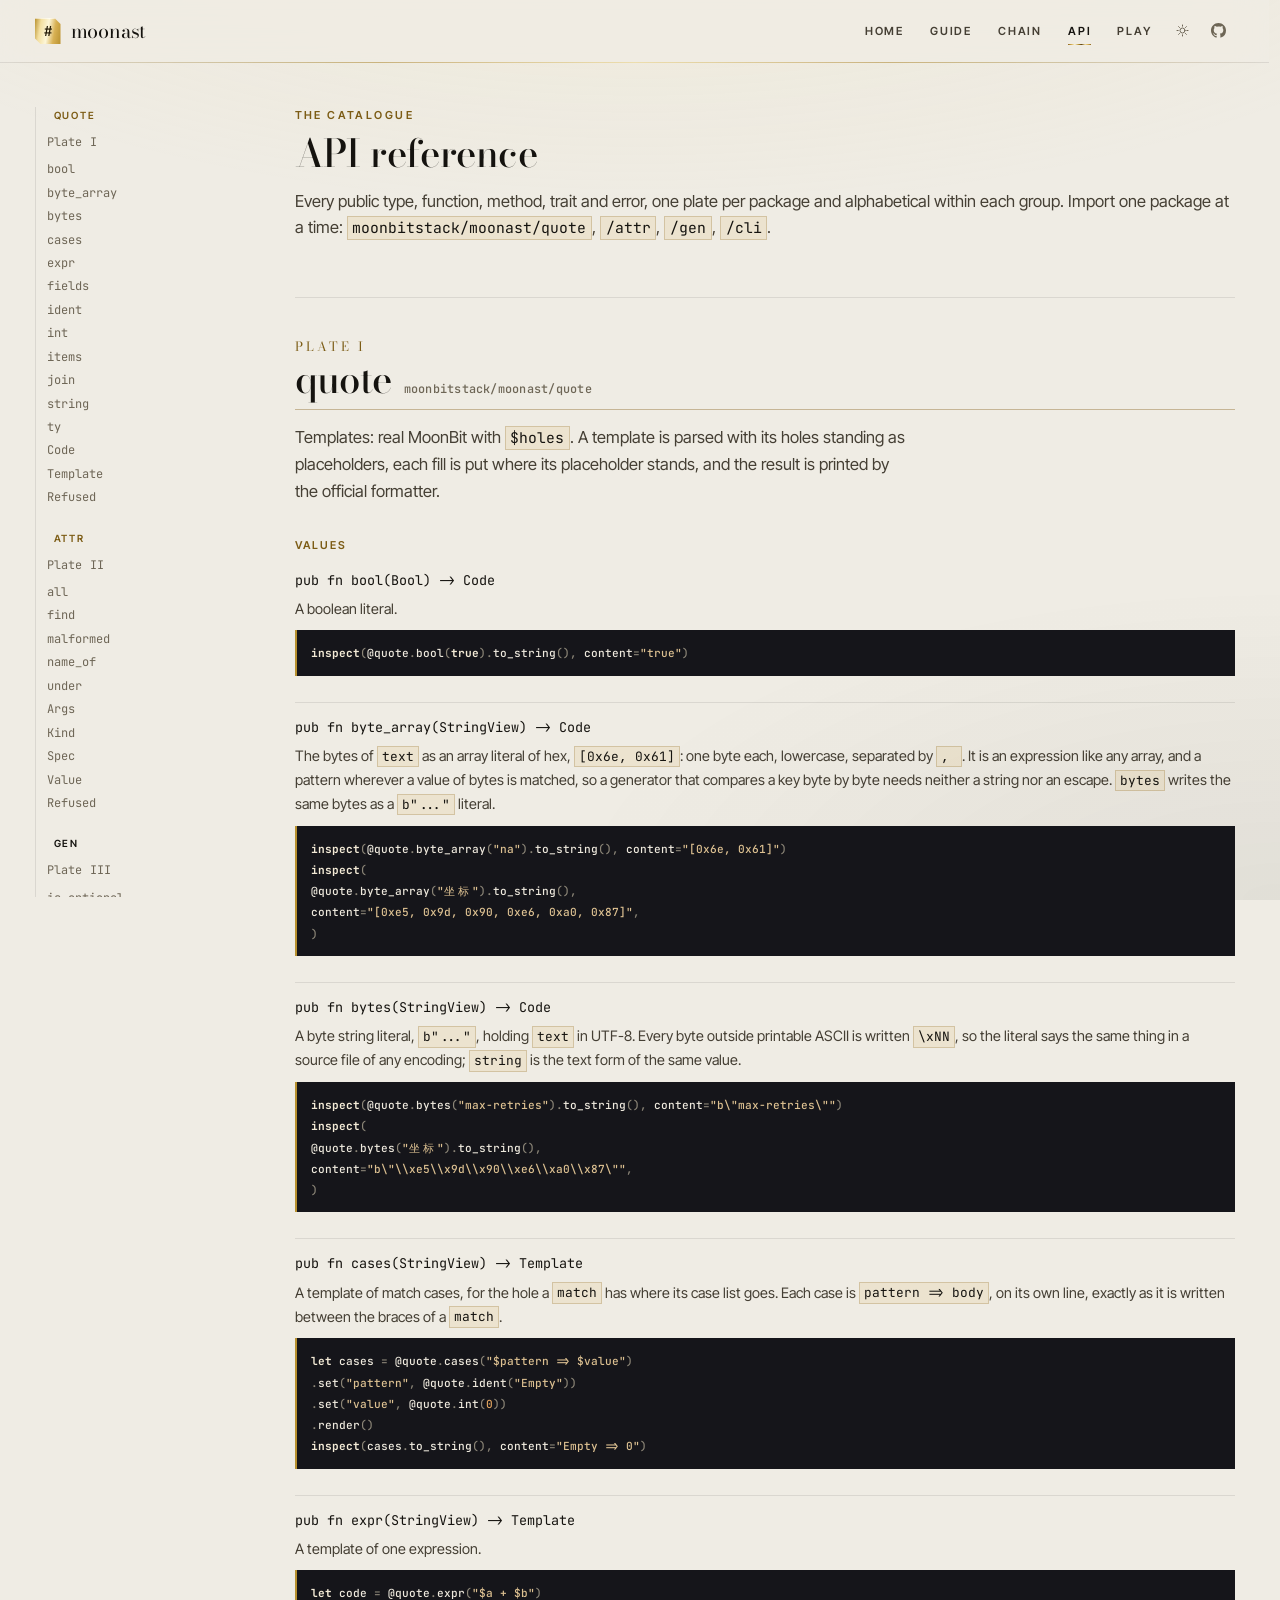
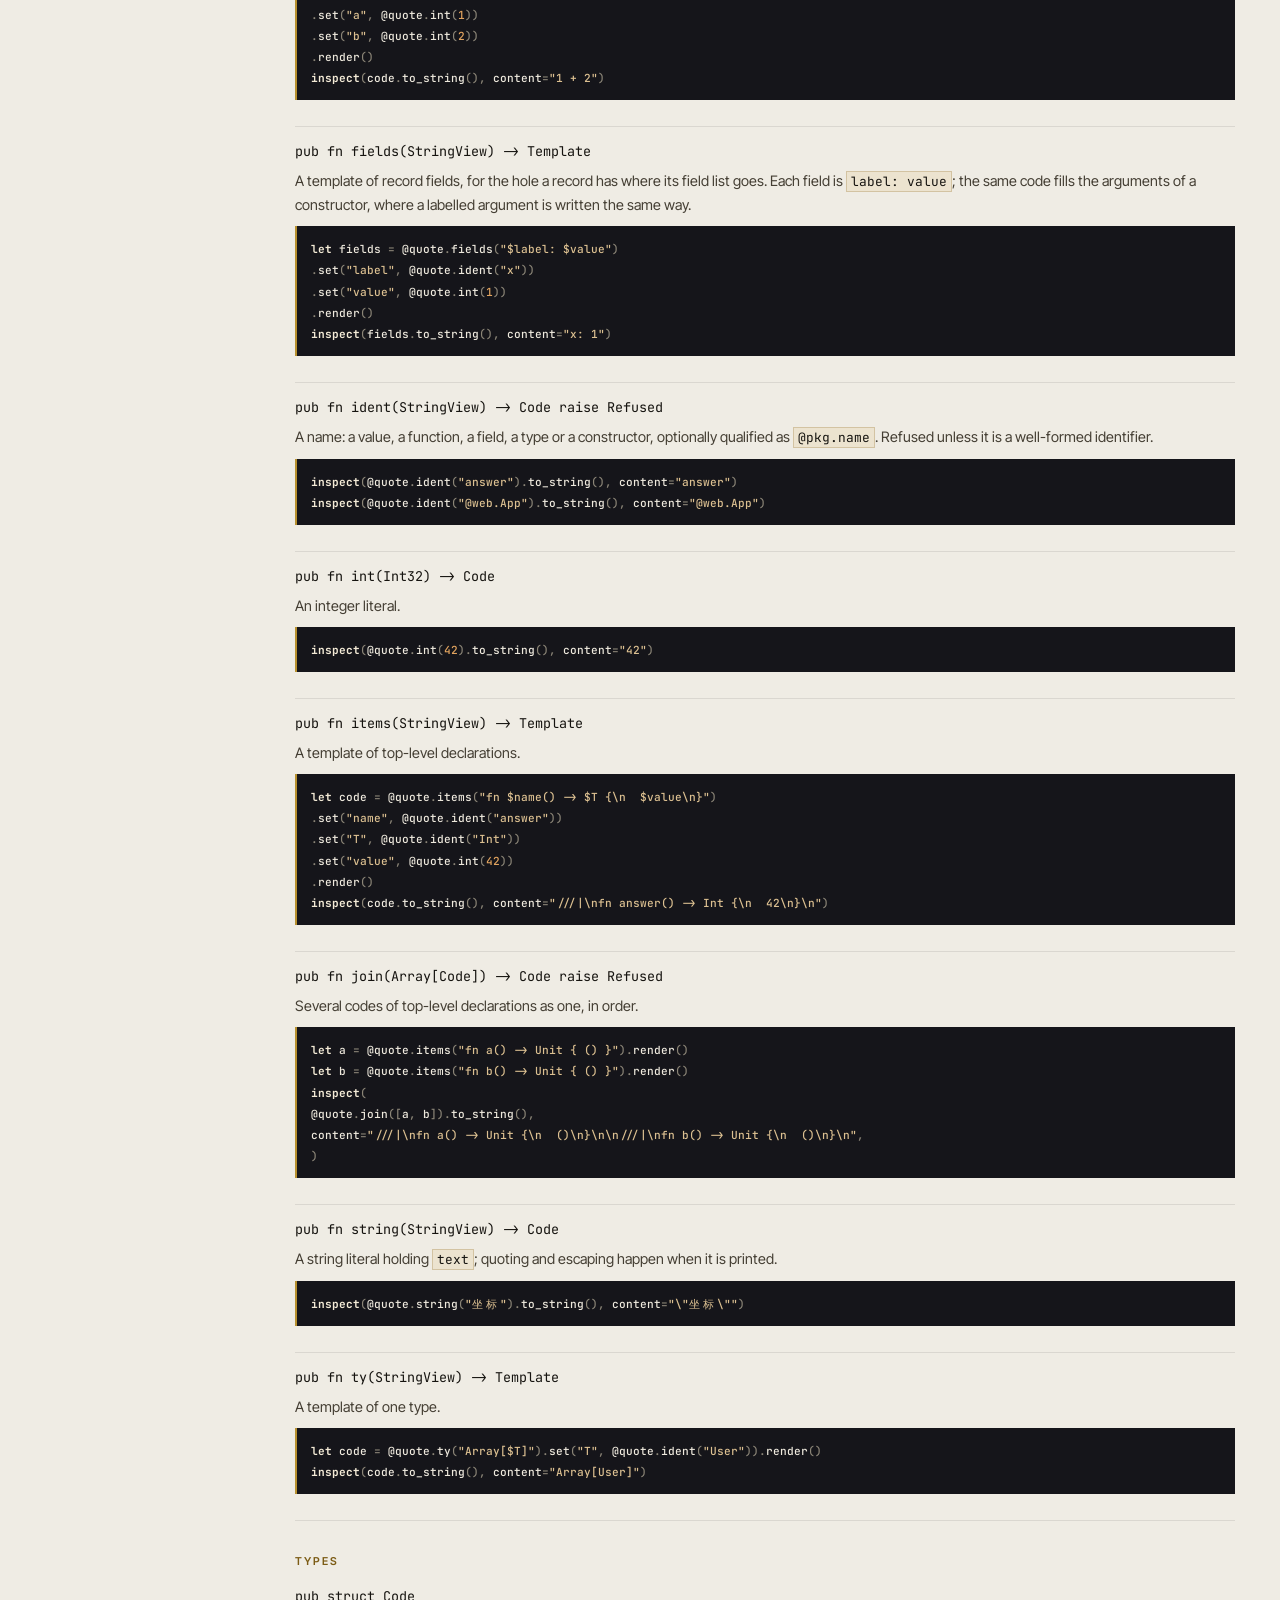
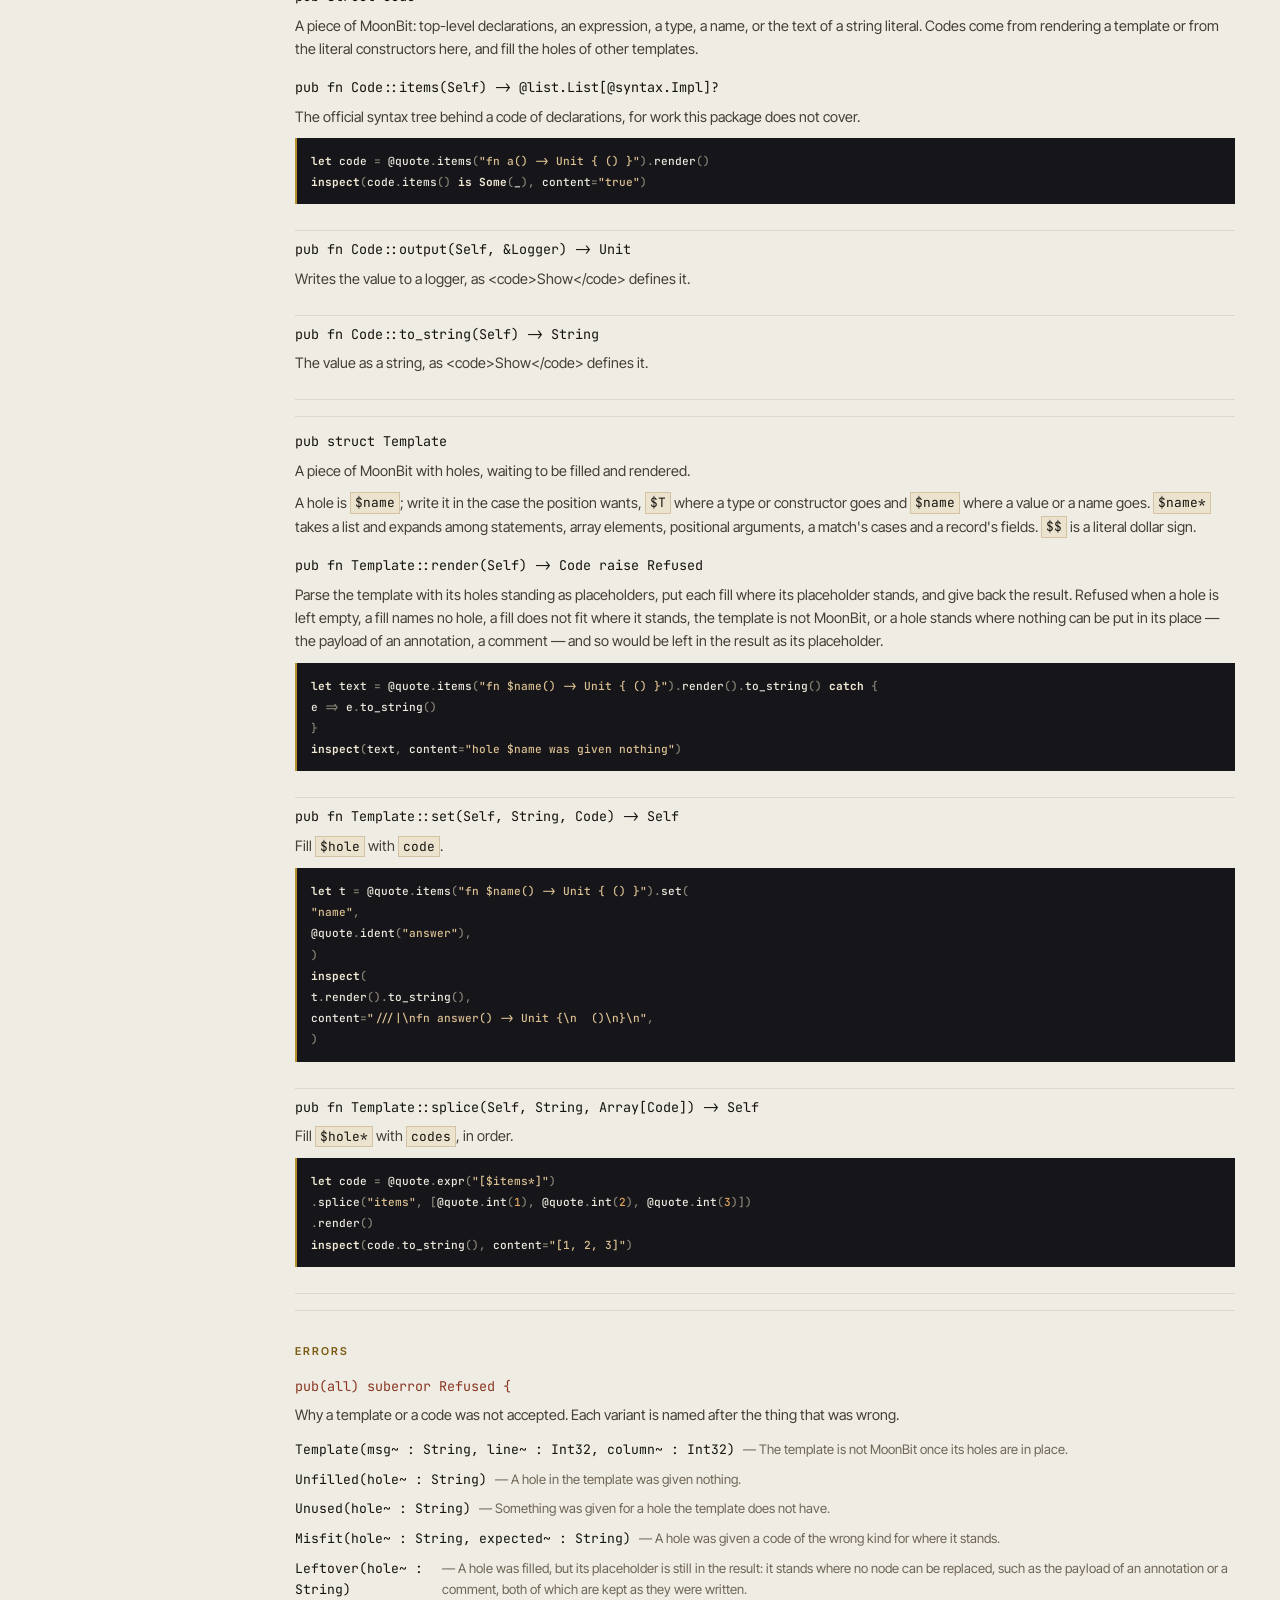
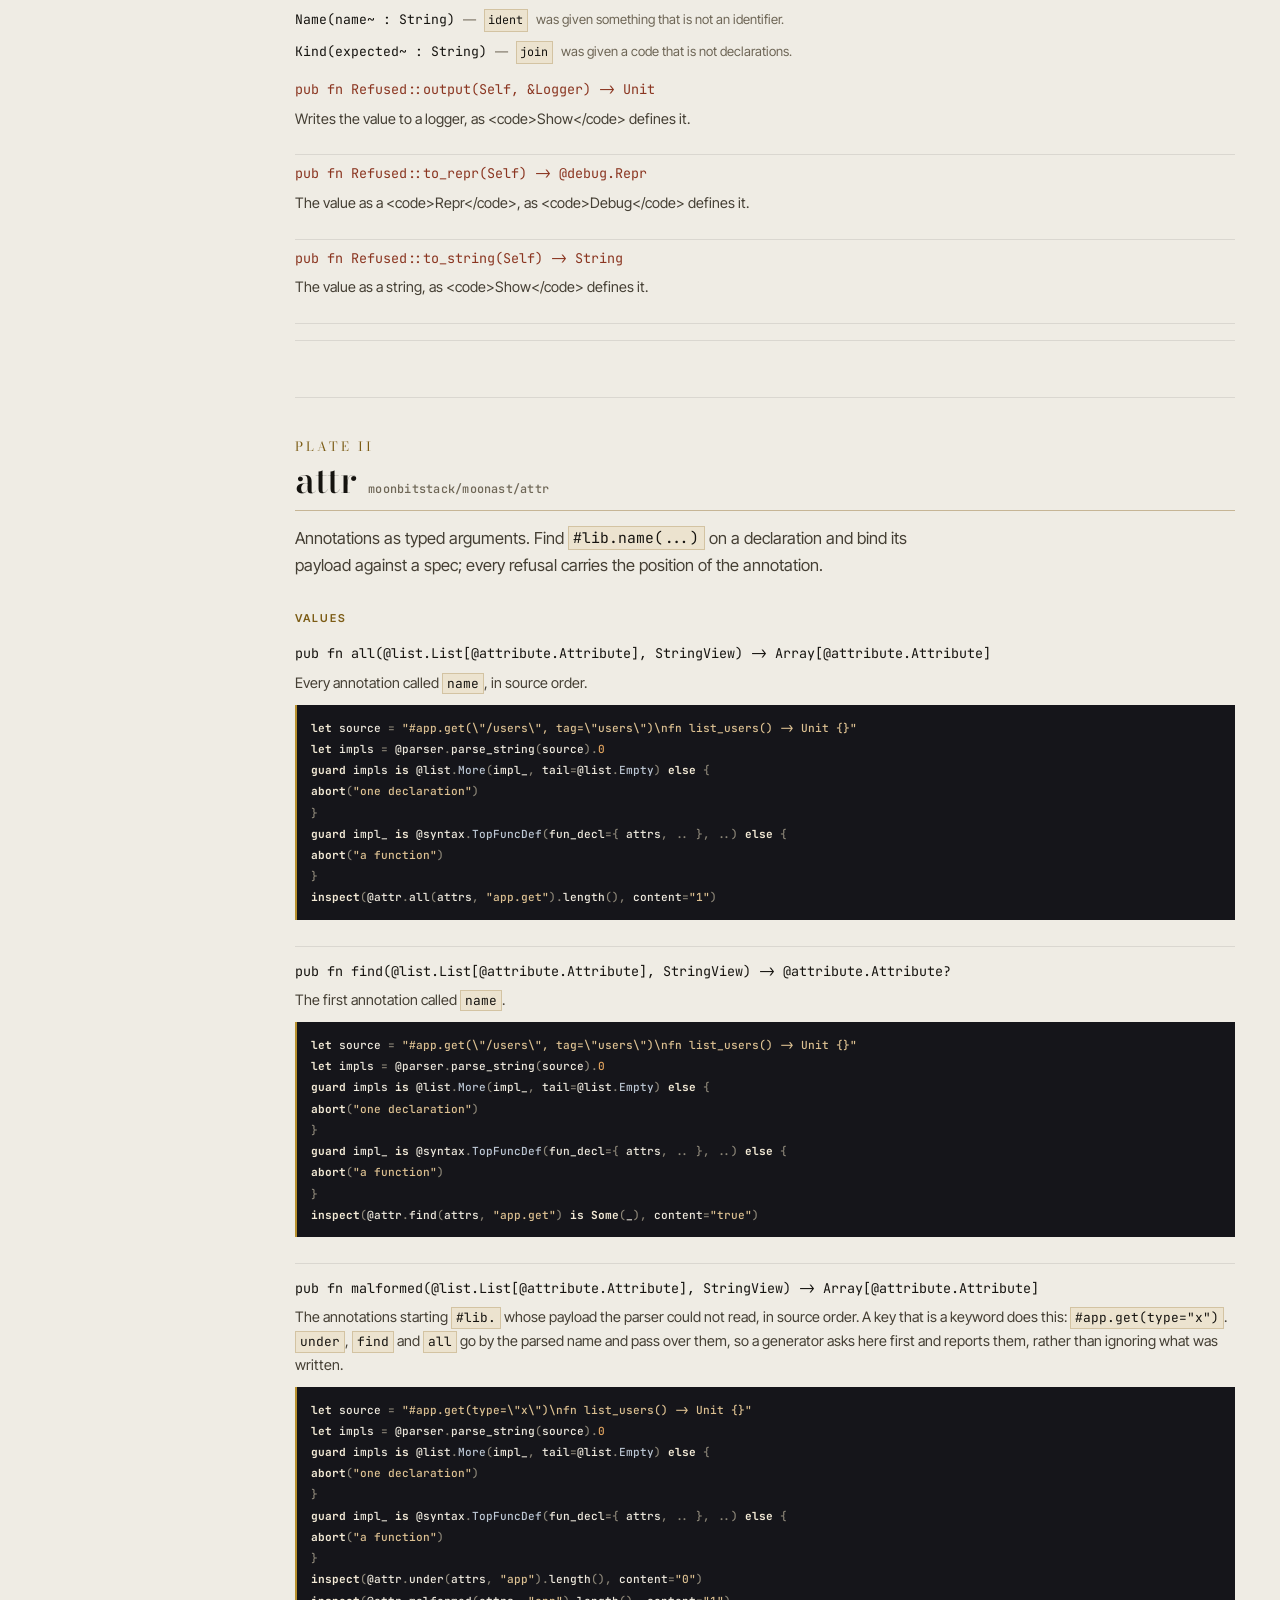
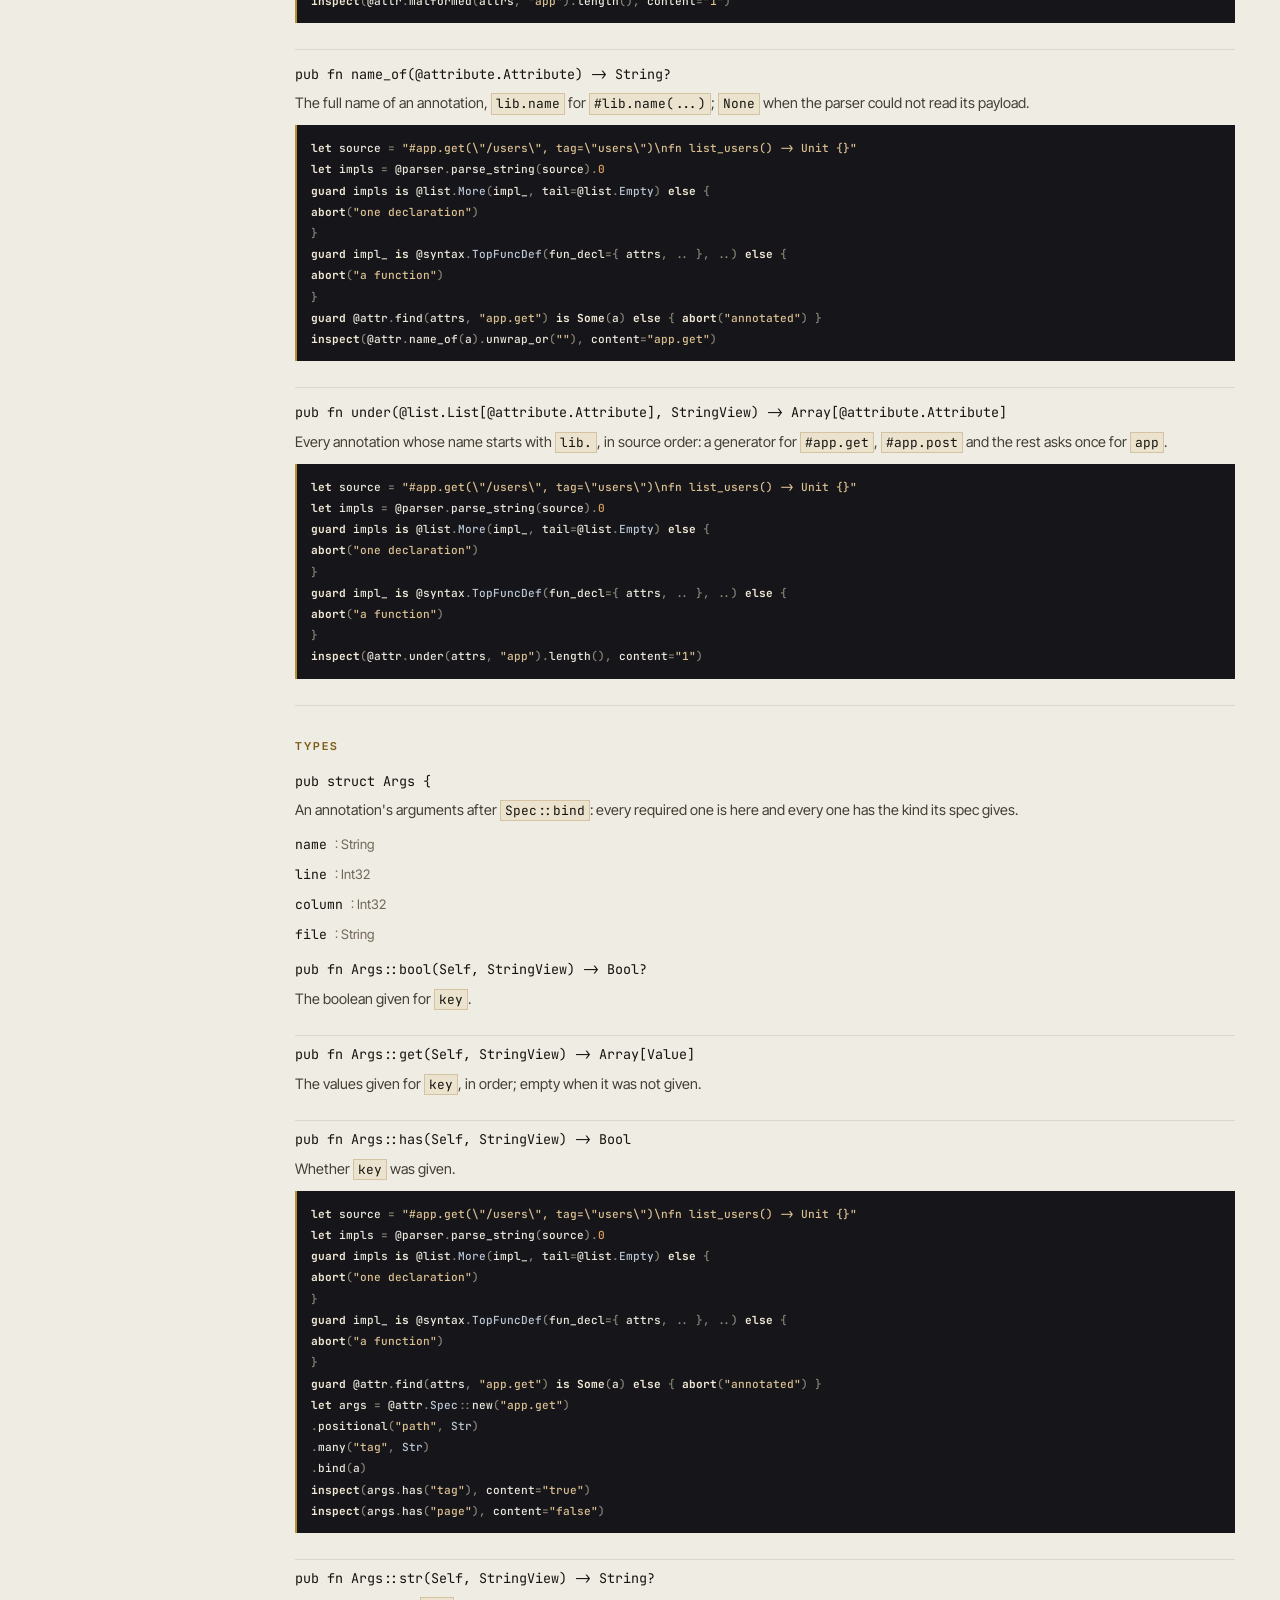
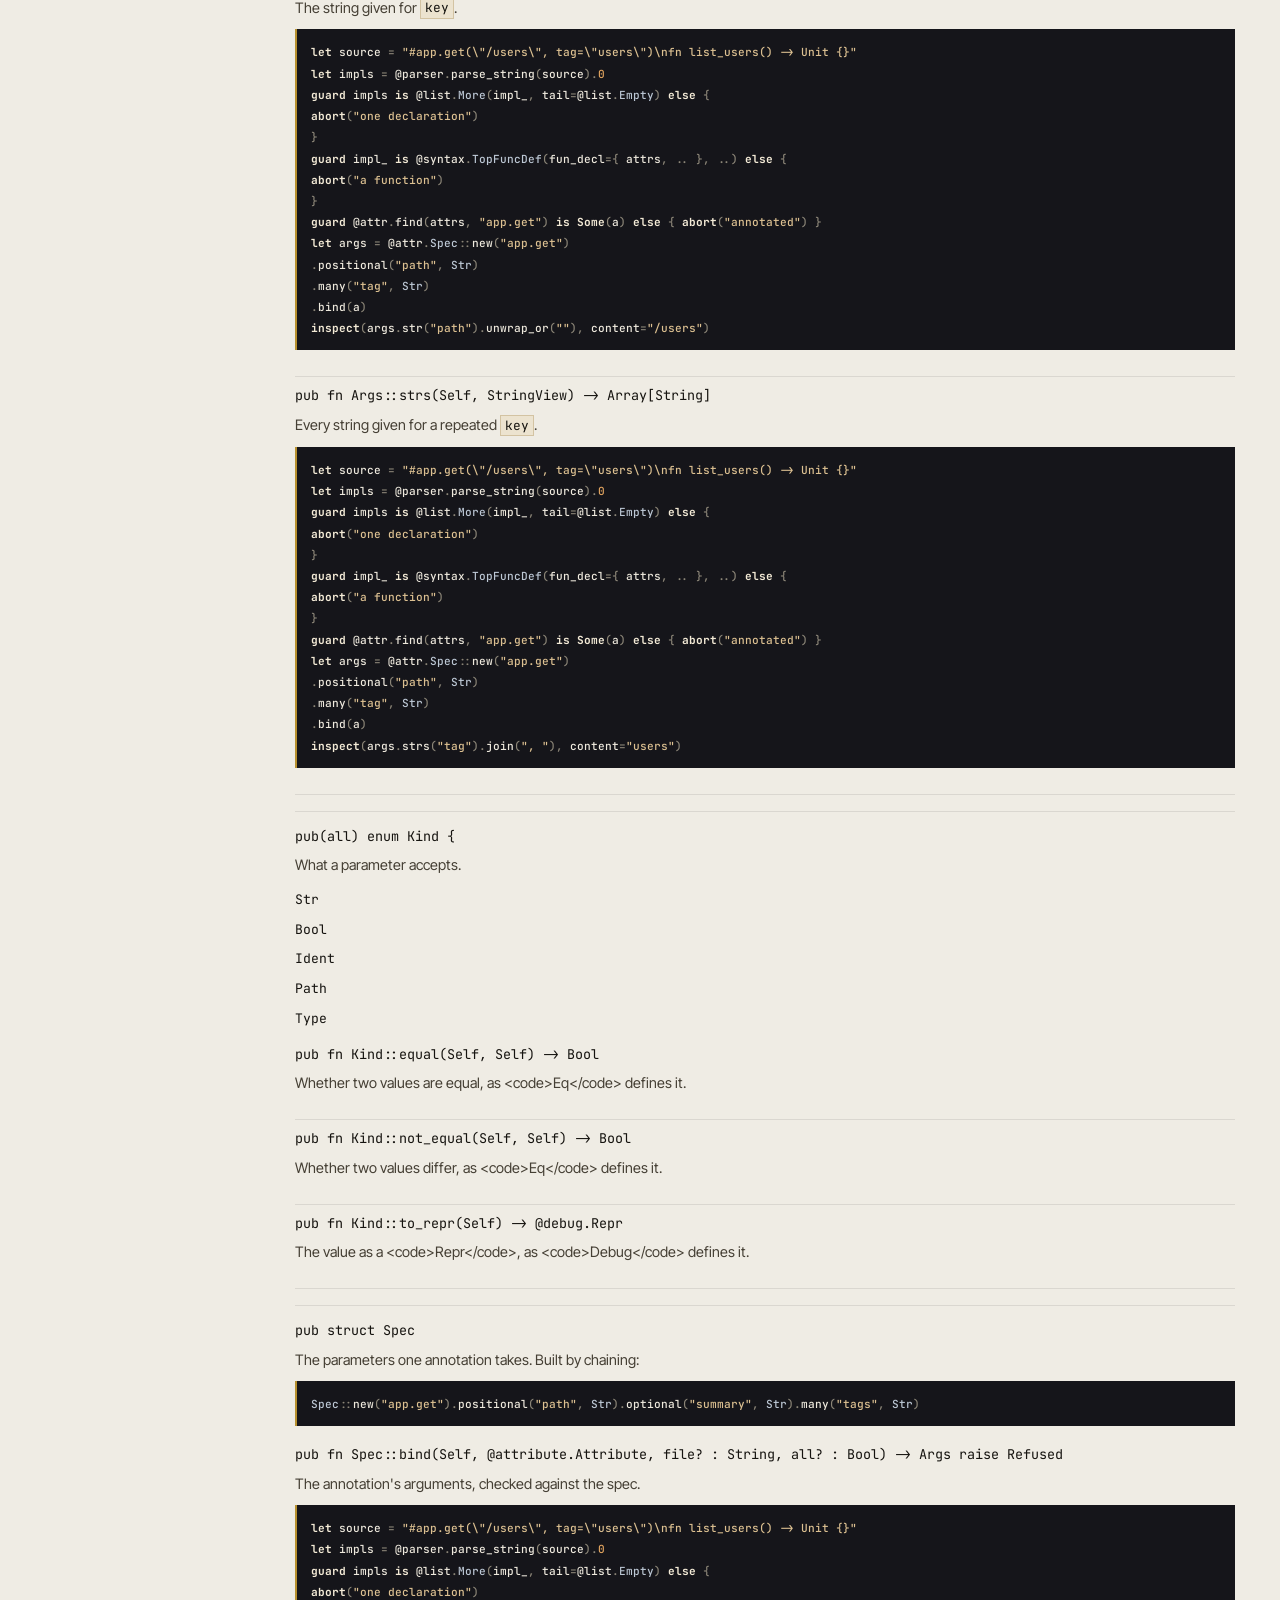
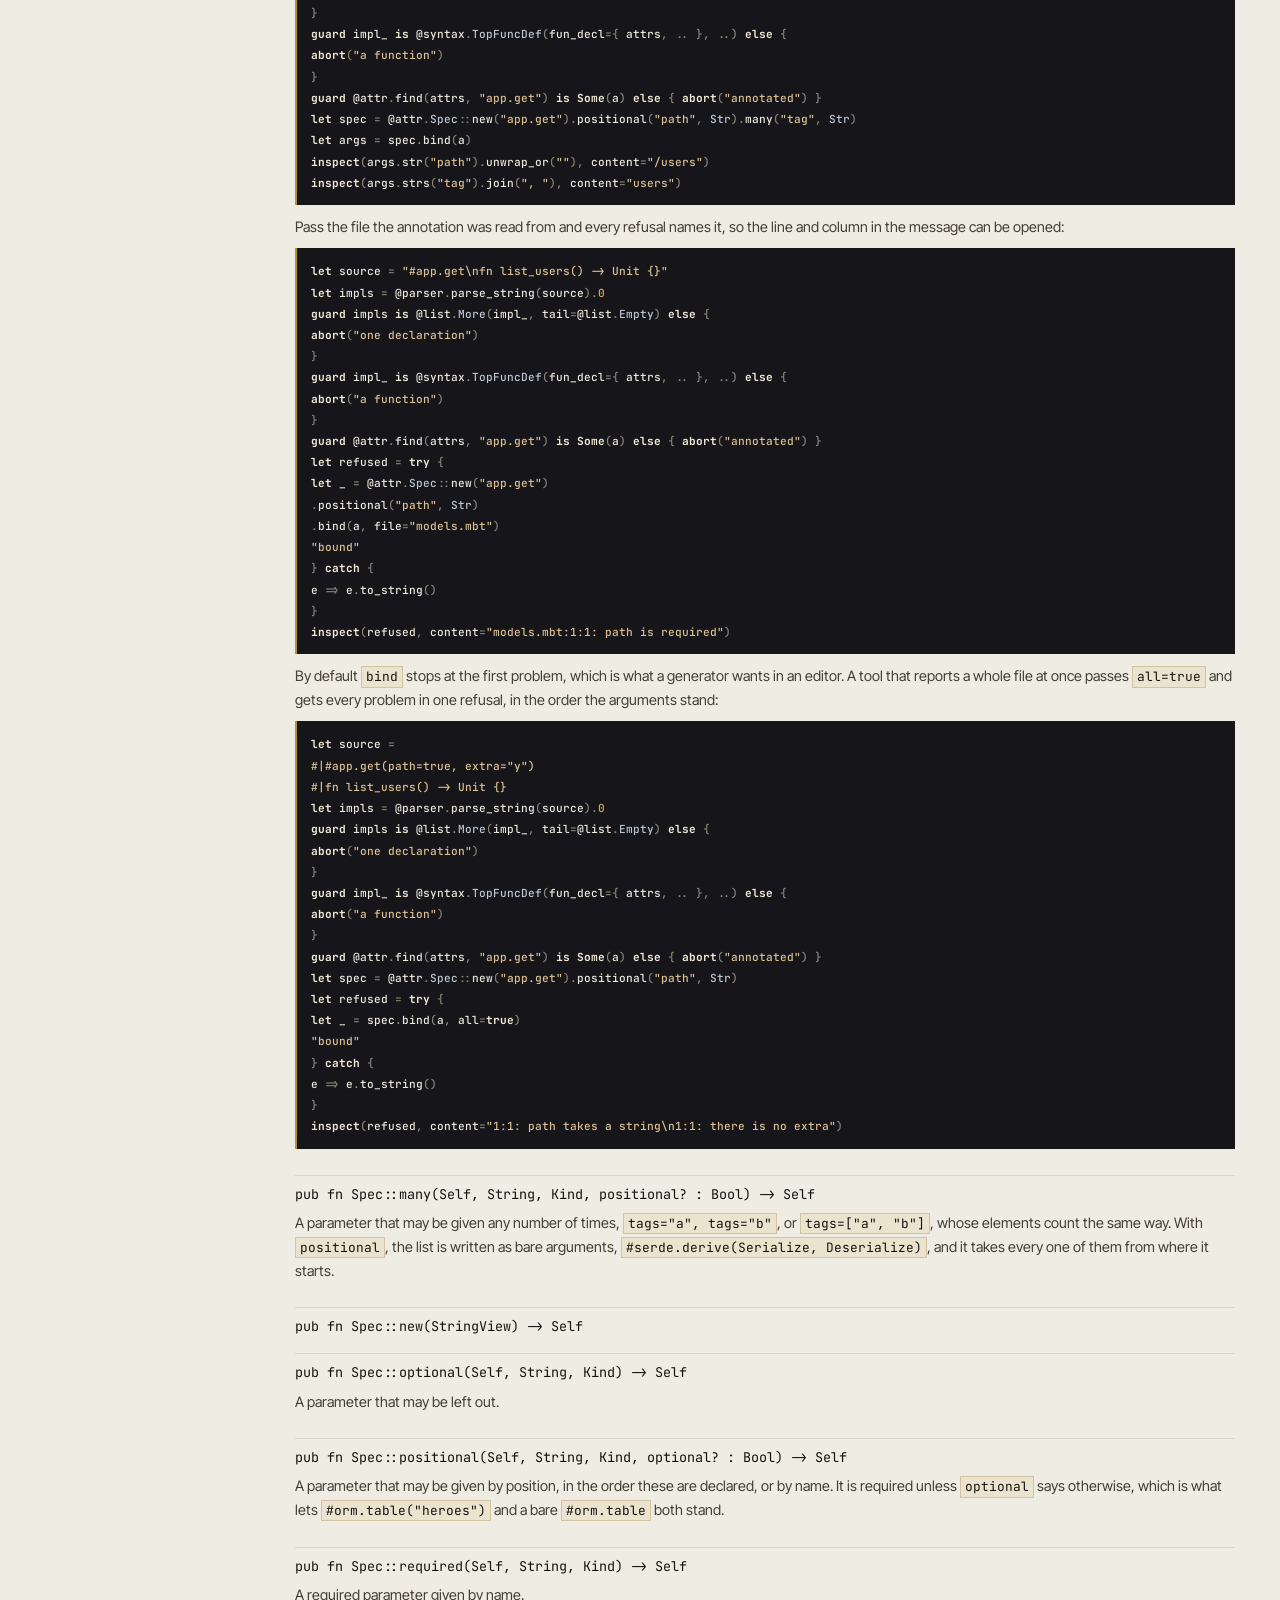
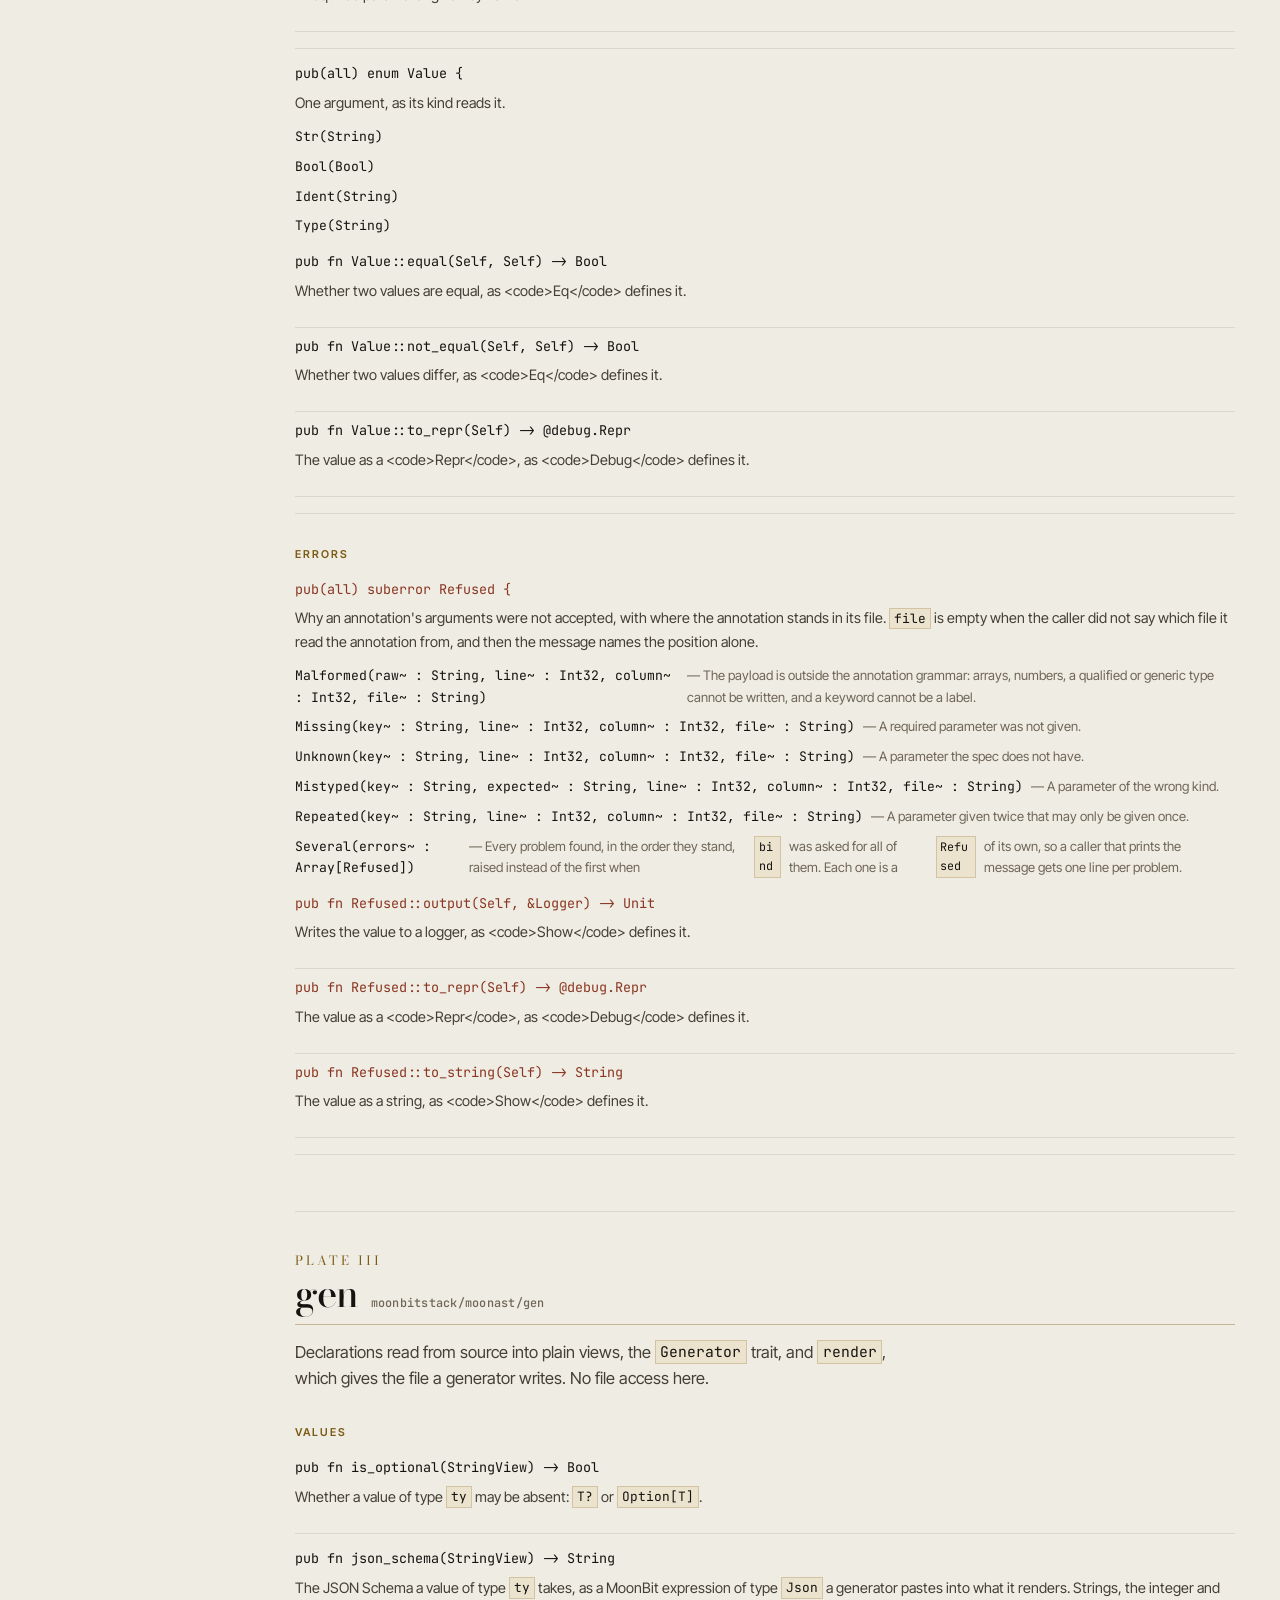
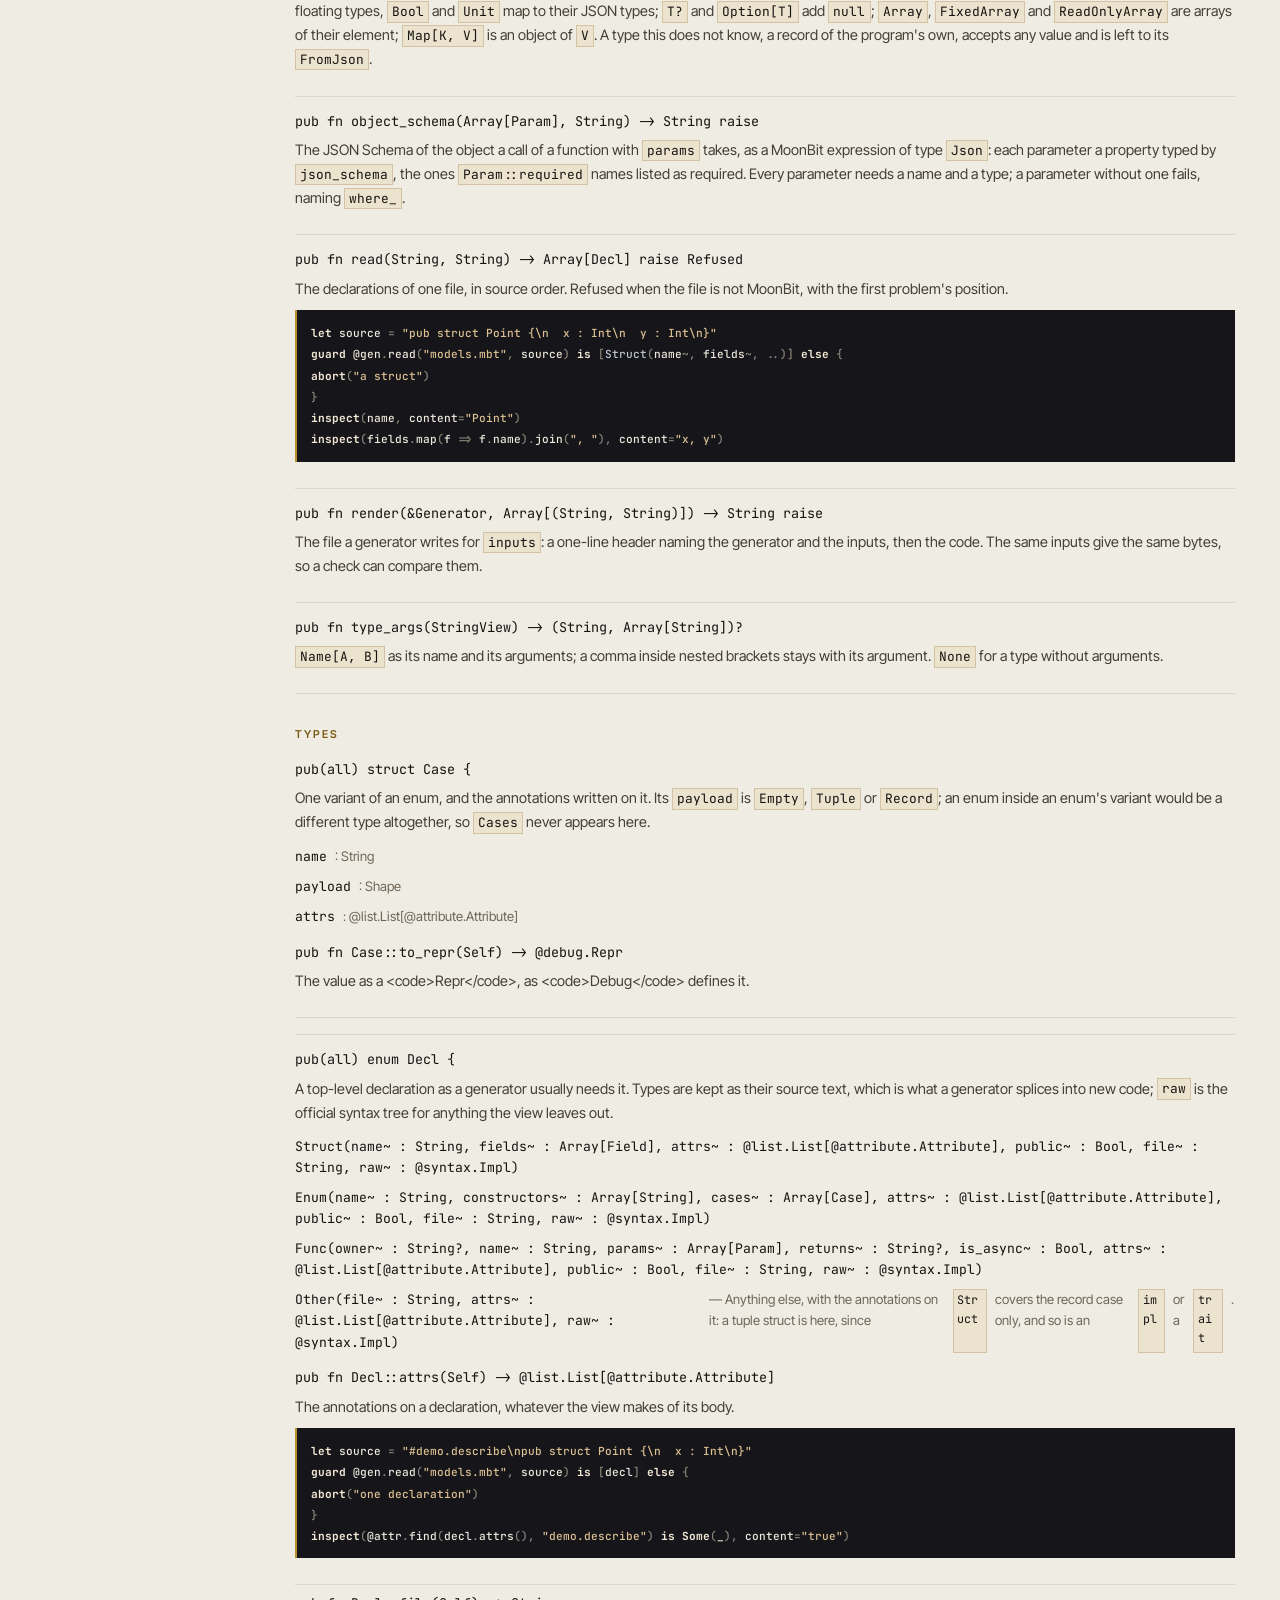
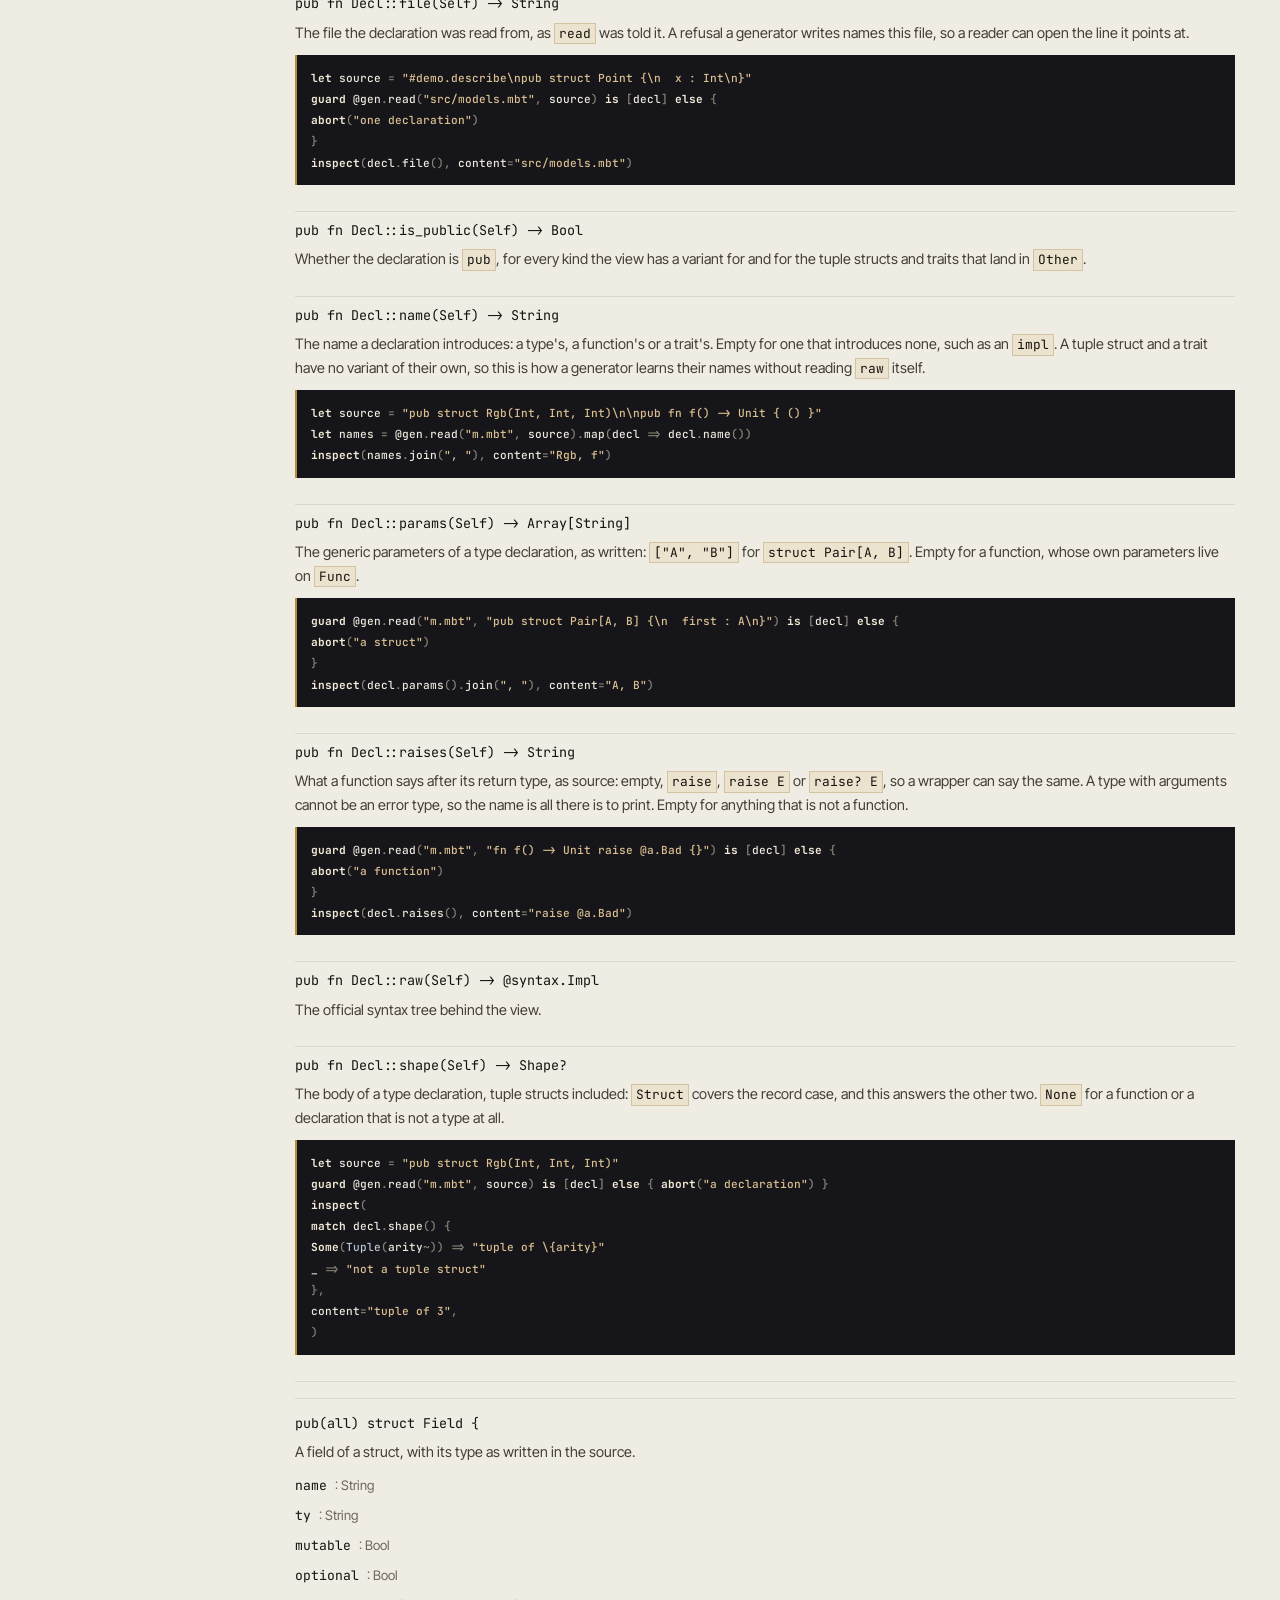
==== commit 43d3a18a: "chore(moonast): moonast 0.3.1, with its dependencies at their latest. Signed-off-by: Leo Cheng (heke" ====
--- a/docs/api.html
+++ b/docs/api.html
@@ -70,8 +70,12 @@
 </div>
 <div class="group"><h4>gen</h4>
 <a class="pkg-link" href="#pkg-gen">Plate III</a>
+<a class="sub" href="#gen.is_optional">is_optional</a>
+<a class="sub" href="#gen.json_schema">json_schema</a>
+<a class="sub" href="#gen.object_schema">object_schema</a>
 <a class="sub" href="#gen.read">read</a>
 <a class="sub" href="#gen.render">render</a>
+<a class="sub" href="#gen.type_args">type_args</a>
 <a class="sub" href="#gen.Case">Case</a>
 <a class="sub" href="#gen.Decl">Decl</a>
 <a class="sub" href="#gen.Field">Field</a>
@@ -577,6 +581,18 @@
 <h2>gen<span class="path">moonbitstack/moonast/gen</span></h2>
 <p class="about">Declarations read from source into plain views, the <code>Generator</code> trait, and <code>render</code>, which gives the file a generator writes. No file access here.</p>
 <h3 class="group-head" id="gen-values">Values</h3>
+<div class="entry kind-value" id="gen.is_optional">
+<div class="sig">pub fn is_optional(StringView) -&gt; Bool <a class="anchor" href="#gen.is_optional" aria-label="Link to is_optional">#</a></div>
+<div class="desc"><p>Whether a value of type <code>ty</code> may be absent: <code>T?</code> or <code>Option[T]</code>.</p></div>
+</div>
+<div class="entry kind-value" id="gen.json_schema">
+<div class="sig">pub fn json_schema(StringView) -&gt; String <a class="anchor" href="#gen.json_schema" aria-label="Link to json_schema">#</a></div>
+<div class="desc"><p>The JSON Schema a value of type <code>ty</code> takes, as a MoonBit expression of type <code>Json</code> a generator pastes into what it renders. Strings, the integer and floating types, <code>Bool</code> and <code>Unit</code> map to their JSON types; <code>T?</code> and <code>Option[T]</code> add <code>null</code>; <code>Array</code>, <code>FixedArray</code> and <code>ReadOnlyArray</code> are arrays of their element; <code>Map[K, V]</code> is an object of <code>V</code>. A type this does not know, a record of the program&#x27;s own, accepts any value and is left to its <code>FromJson</code>.</p></div>
+</div>
+<div class="entry kind-value" id="gen.object_schema">
+<div class="sig">pub fn object_schema(Array[Param], String) -&gt; String raise <a class="anchor" href="#gen.object_schema" aria-label="Link to object_schema">#</a></div>
+<div class="desc"><p>The JSON Schema of the object a call of a function with <code>params</code> takes, as a MoonBit expression of type <code>Json</code>: each parameter a property typed by <code>json_schema</code>, the ones <code>Param::required</code> names listed as required. Every parameter needs a name and a type; a parameter without one fails, naming <code>where_</code>.</p></div>
+</div>
 <div class="entry kind-value" id="gen.read">
 <div class="sig">pub fn read(String, String) -&gt; Array[Decl] raise Refused <a class="anchor" href="#gen.read" aria-label="Link to read">#</a></div>
 <div class="desc"><p>The declarations of one file, in source order. Refused when the file is not MoonBit, with the first problem&#x27;s position.</p>
@@ -590,6 +606,10 @@
 <div class="entry kind-value" id="gen.render">
 <div class="sig">pub fn render(&amp;Generator, Array[(String, String)]) -&gt; String raise <a class="anchor" href="#gen.render" aria-label="Link to render">#</a></div>
 <div class="desc"><p>The file a generator writes for <code>inputs</code>: a one-line header naming the generator and the inputs, then the code. The same inputs give the same bytes, so a check can compare them.</p></div>
+</div>
+<div class="entry kind-value" id="gen.type_args">
+<div class="sig">pub fn type_args(StringView) -&gt; (String, Array[String])? <a class="anchor" href="#gen.type_args" aria-label="Link to type_args">#</a></div>
+<div class="desc"><p><code>Name[A, B]</code> as its name and its arguments; a comma inside nested brackets stays with its argument. <code>None</code> for a type without arguments.</p></div>
 </div>
 <h3 class="group-head" id="gen-types">Types</h3>
 <div class="entry kind-type" id="gen.Case">
@@ -721,6 +741,10 @@
 <div class="entry kind-value nested" id="gen.Param.passed">
 <div class="sig">pub fn Param::passed(Self) -&gt; String? <a class="anchor" href="#gen.Param.passed" aria-label="Link to Param::passed">#</a></div>
 <div class="desc"><p>A parameter as a wrapper passes it on: <code>a</code>, <code>a~</code>, <code>a?</code>. <code>None</code> when it has no name.</p></div>
+</div>
+<div class="entry kind-value nested" id="gen.Param.required">
+<div class="sig">pub fn Param::required(Self) -&gt; Bool <a class="anchor" href="#gen.Param.required" aria-label="Link to Param::required">#</a></div>
+<div class="desc"><p>Whether a caller has to give this parameter: one that is passed by position or by label and is not of an optional type. An optional parameter and one with a default can be left out.</p></div>
 </div>
 </div>
 <div class="entry kind-type" id="gen.Pass">
